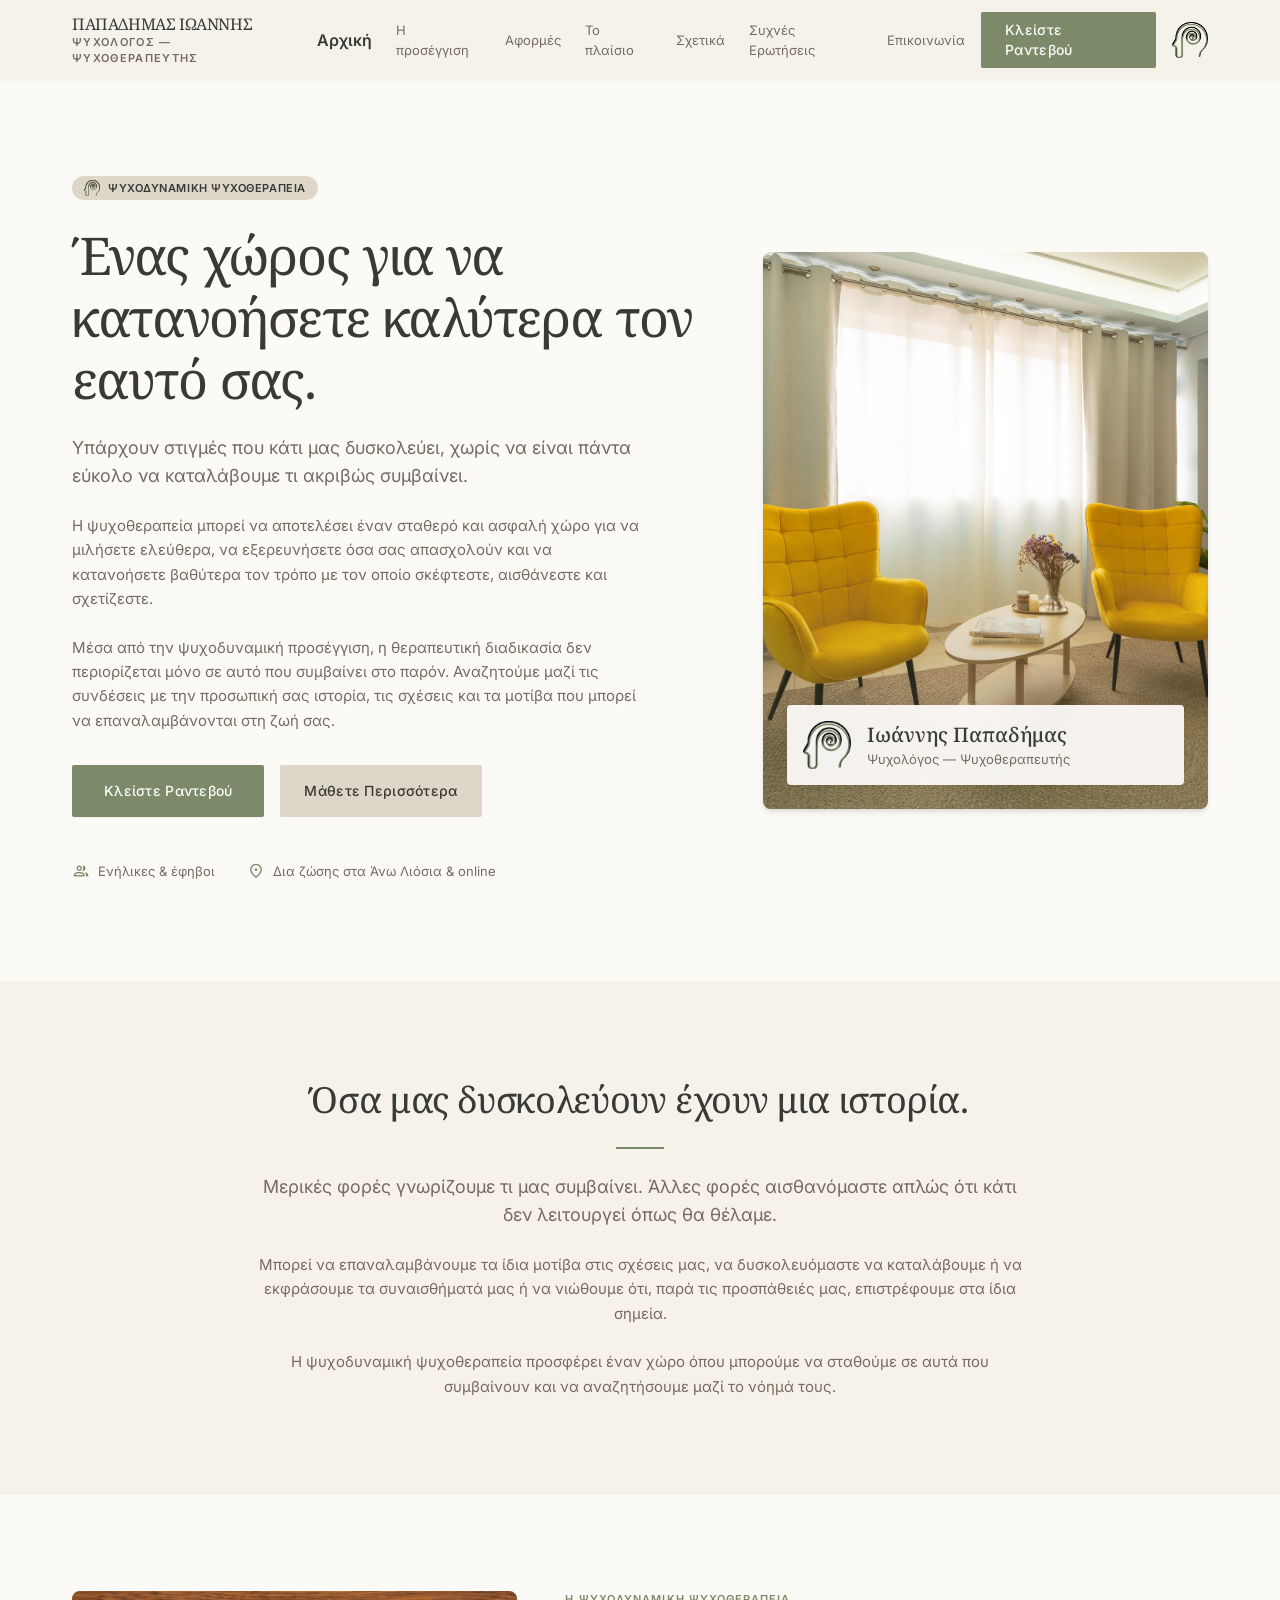
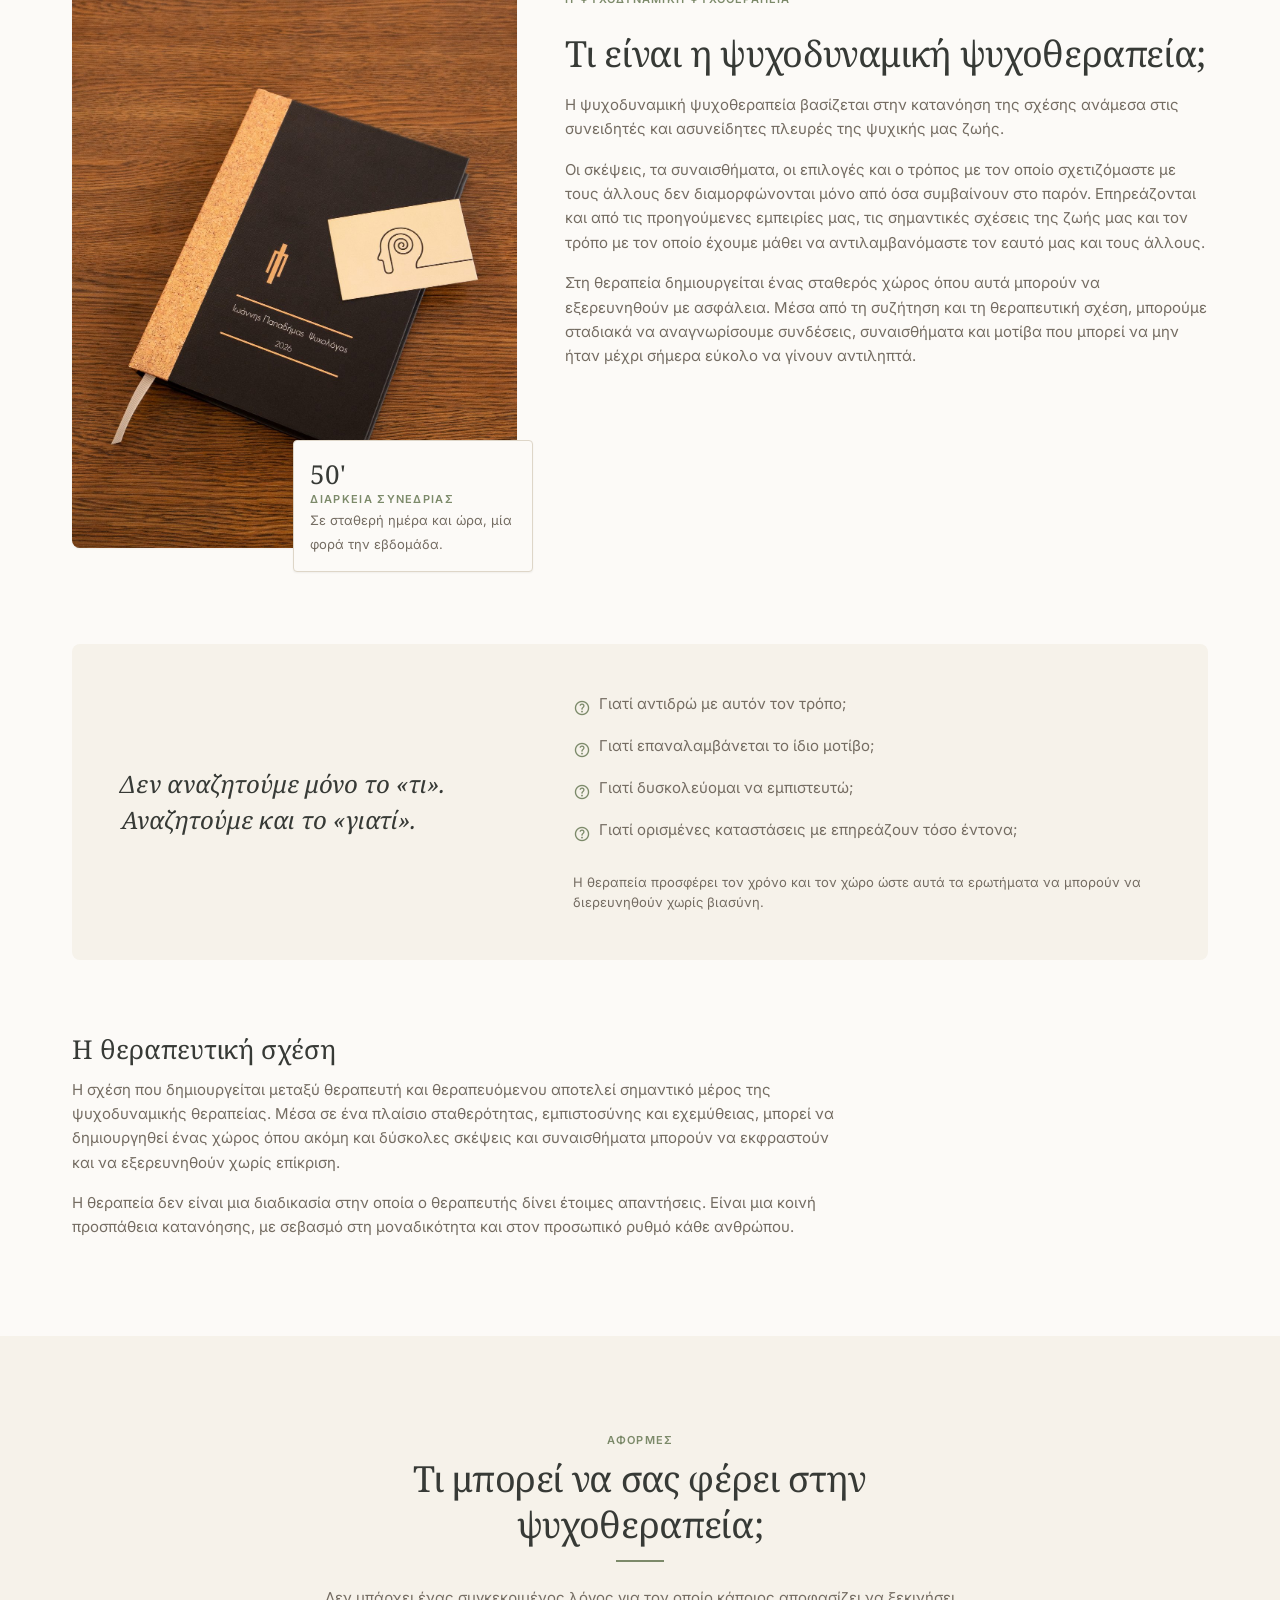
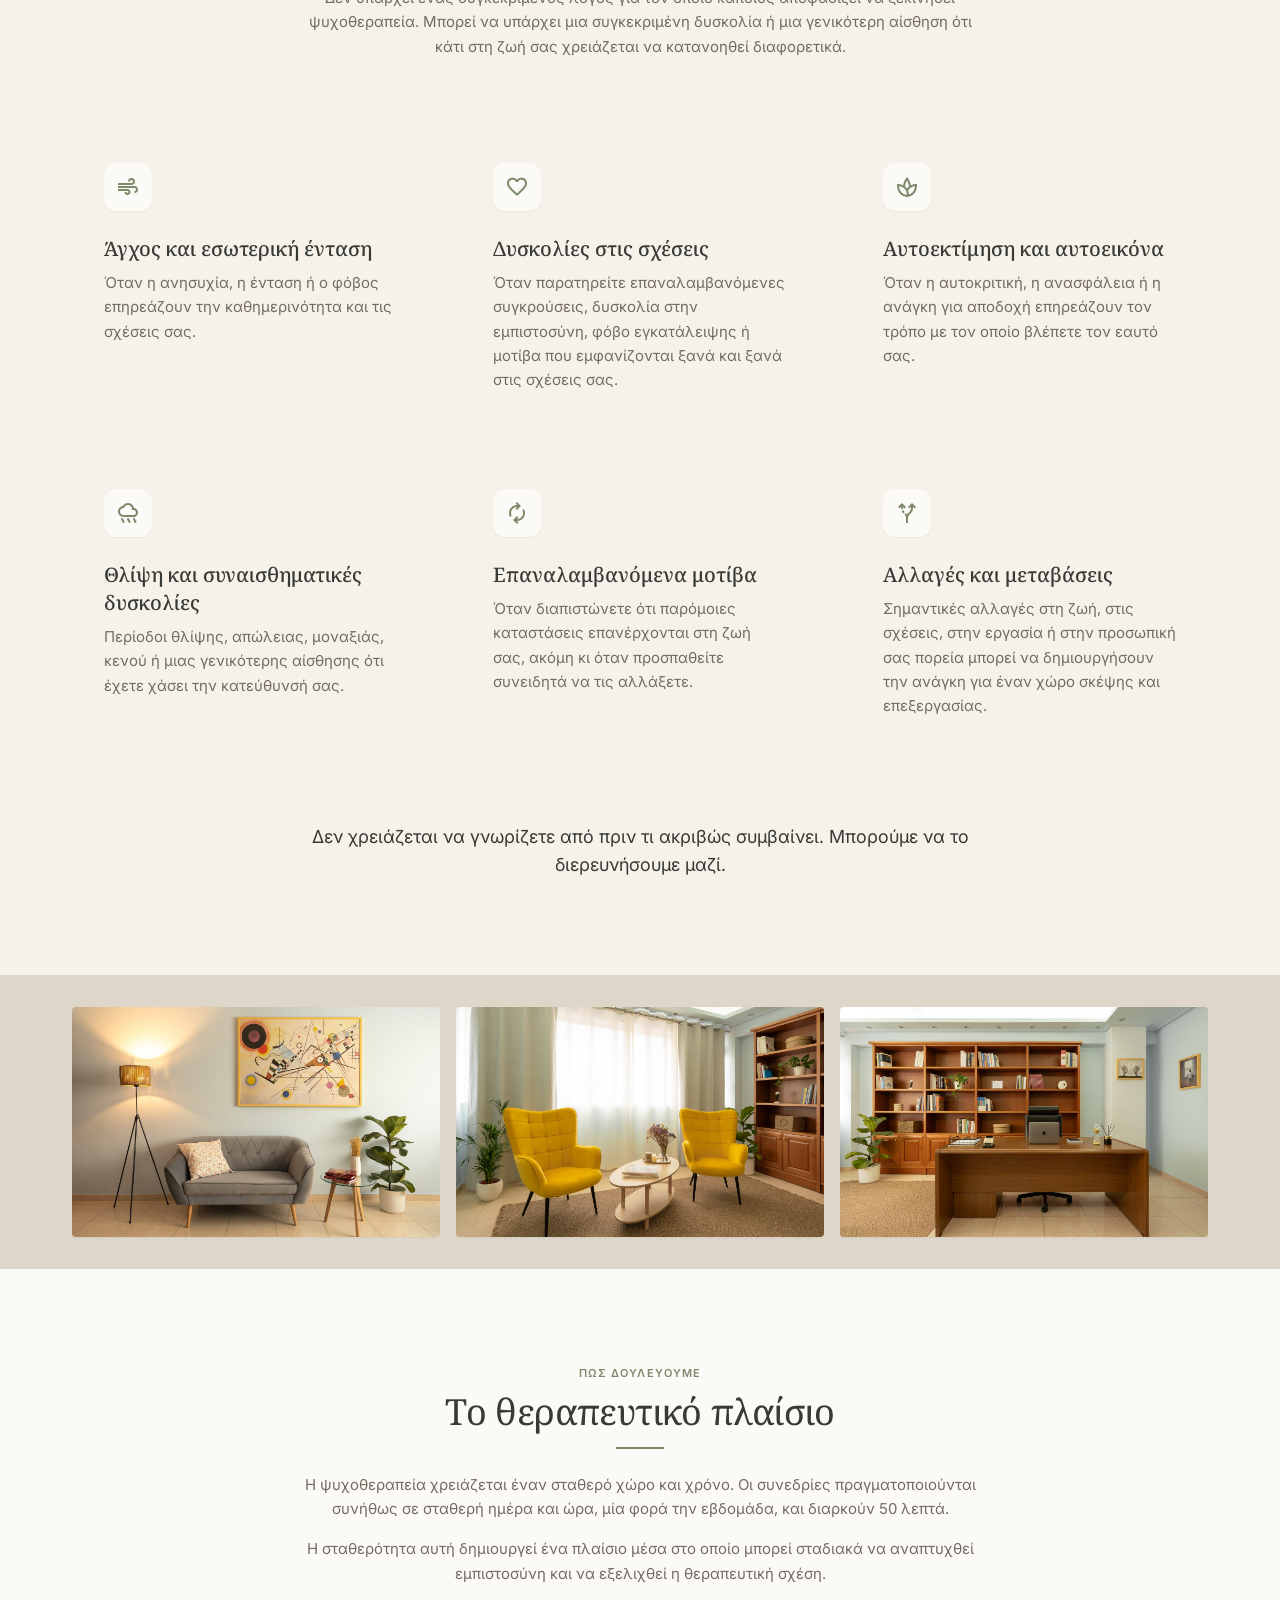
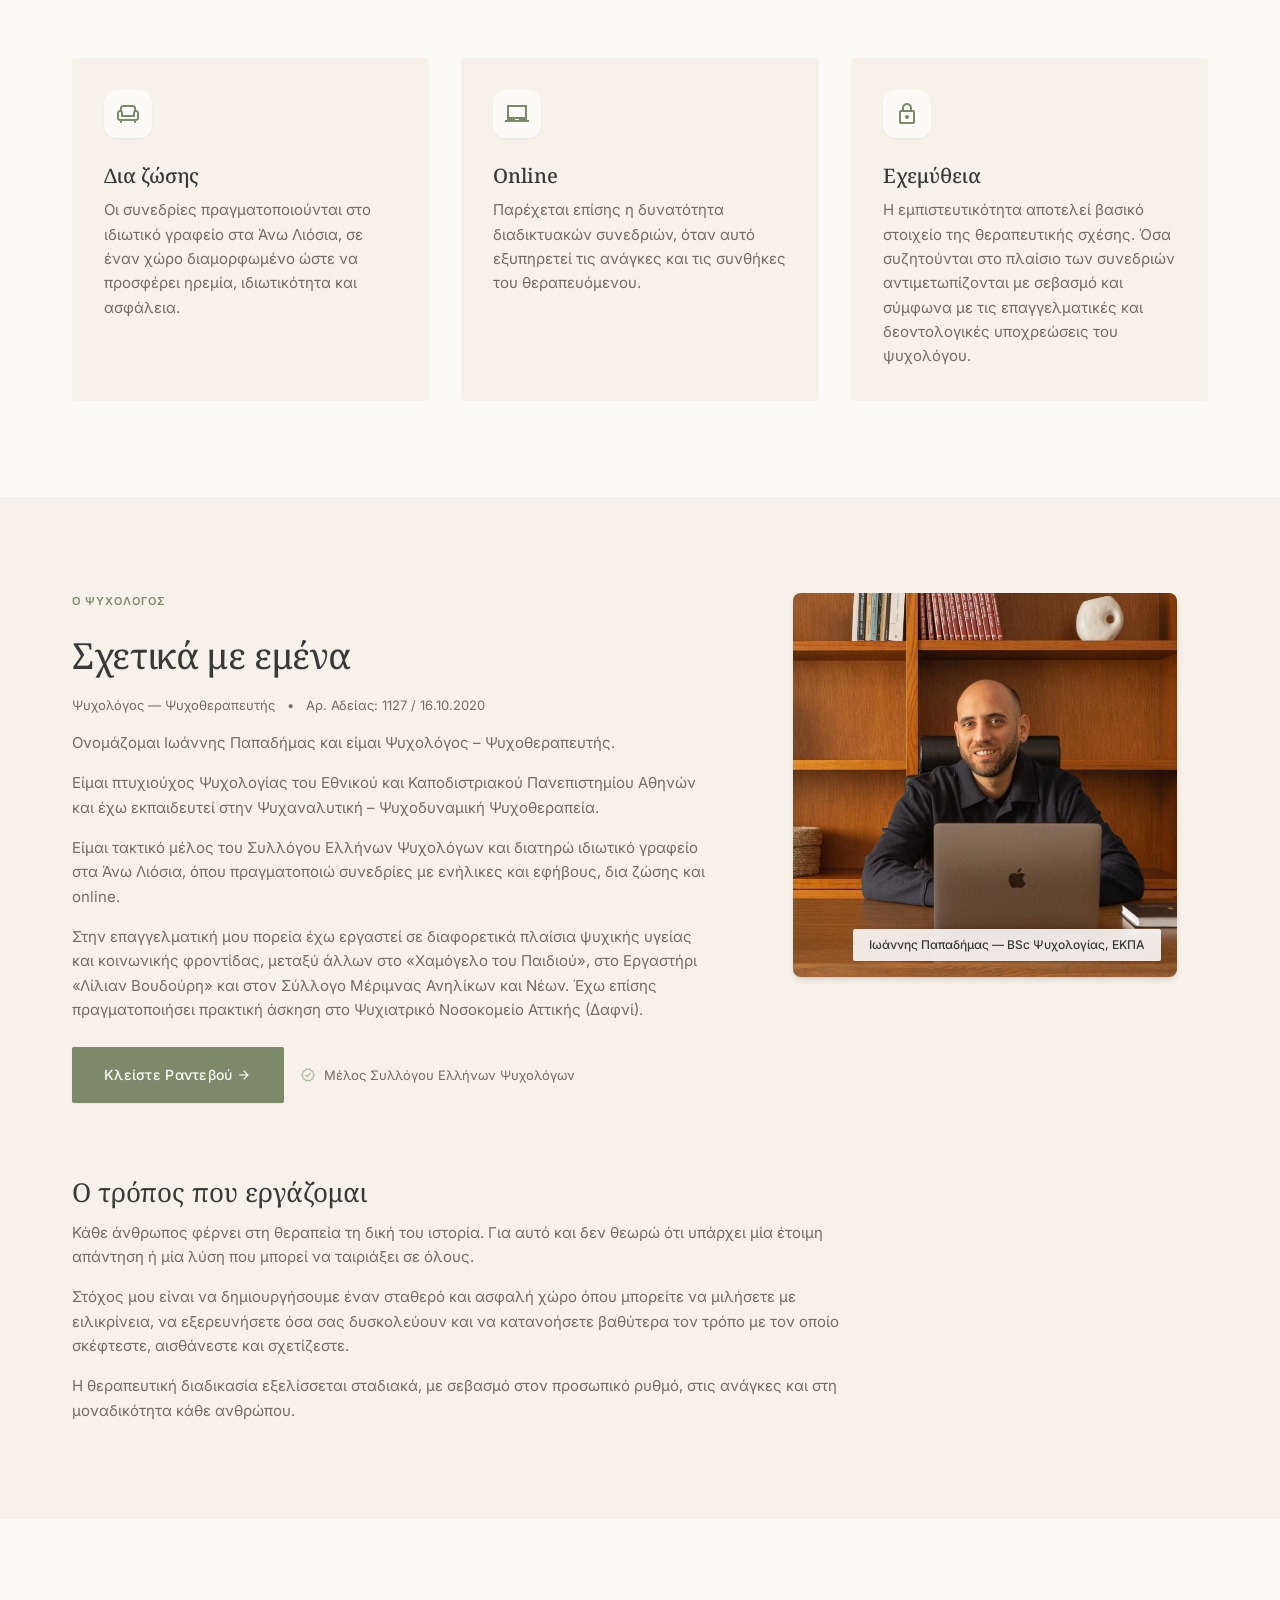
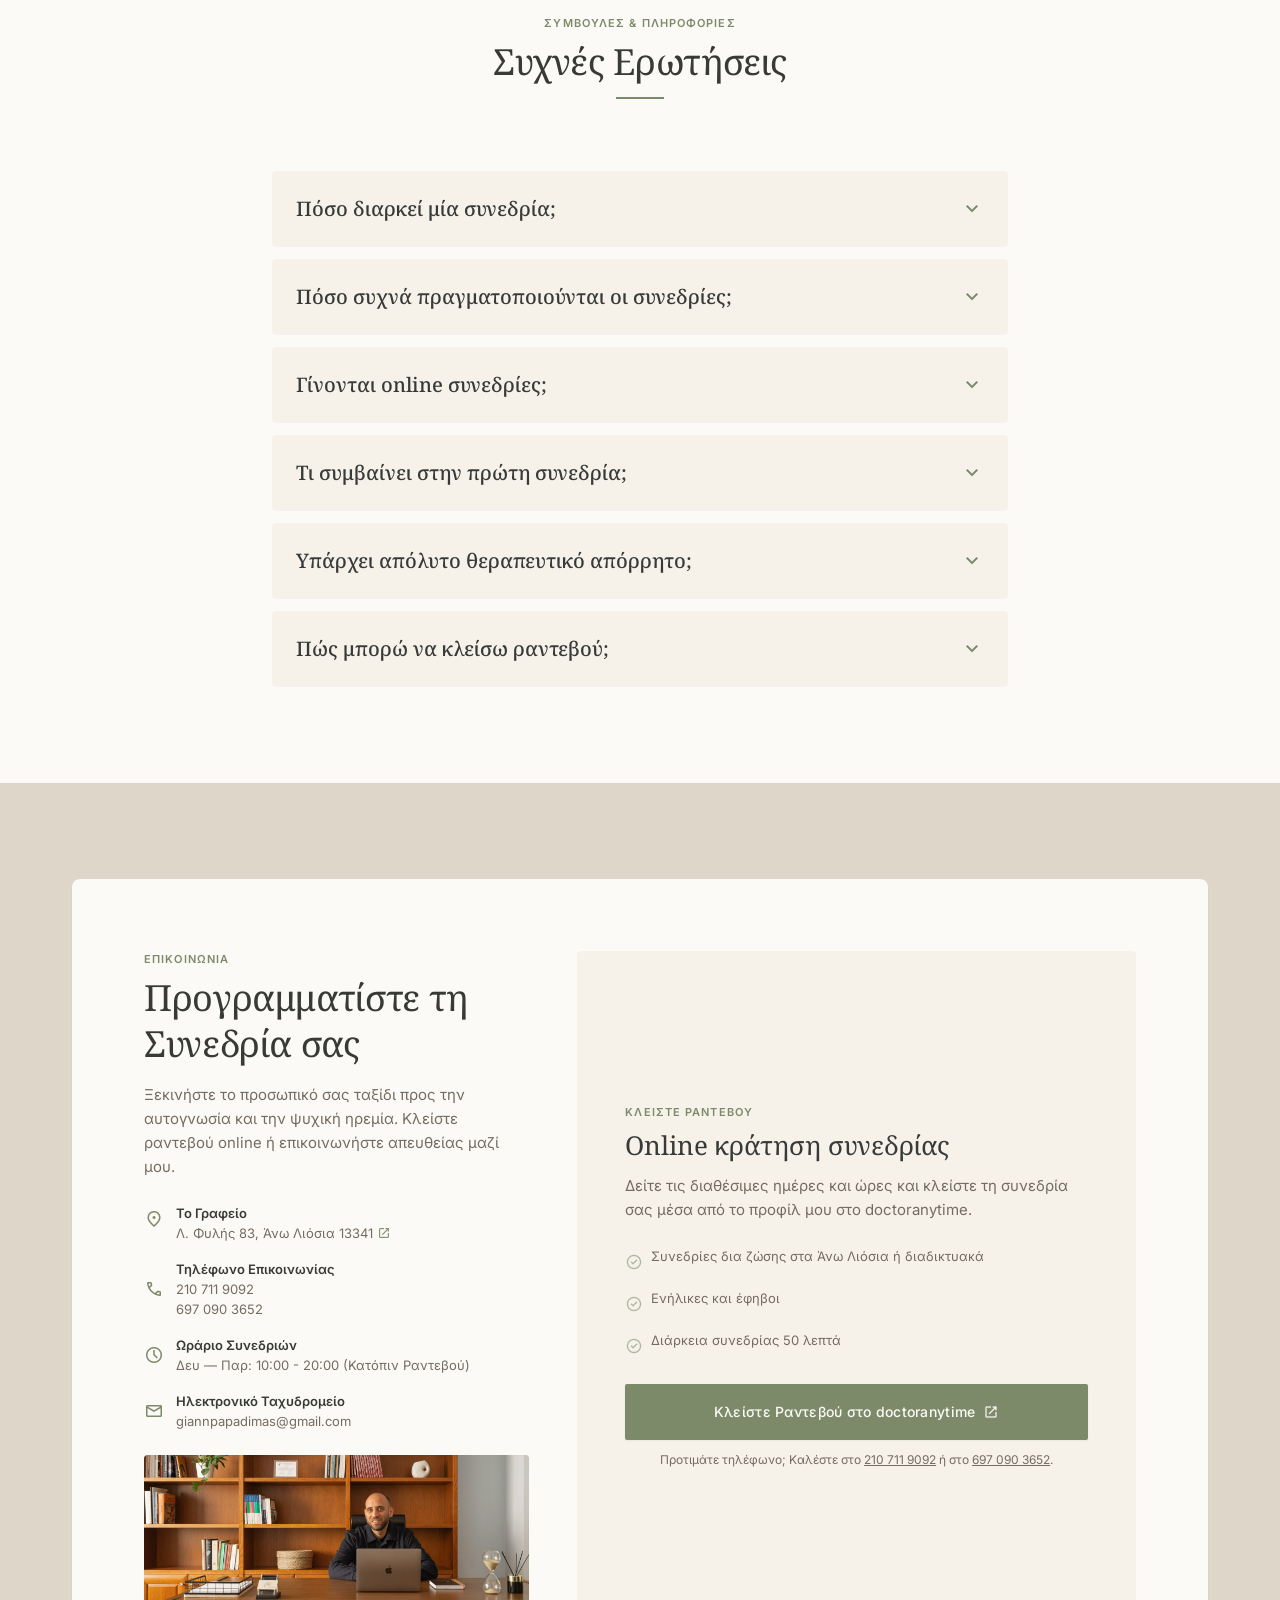
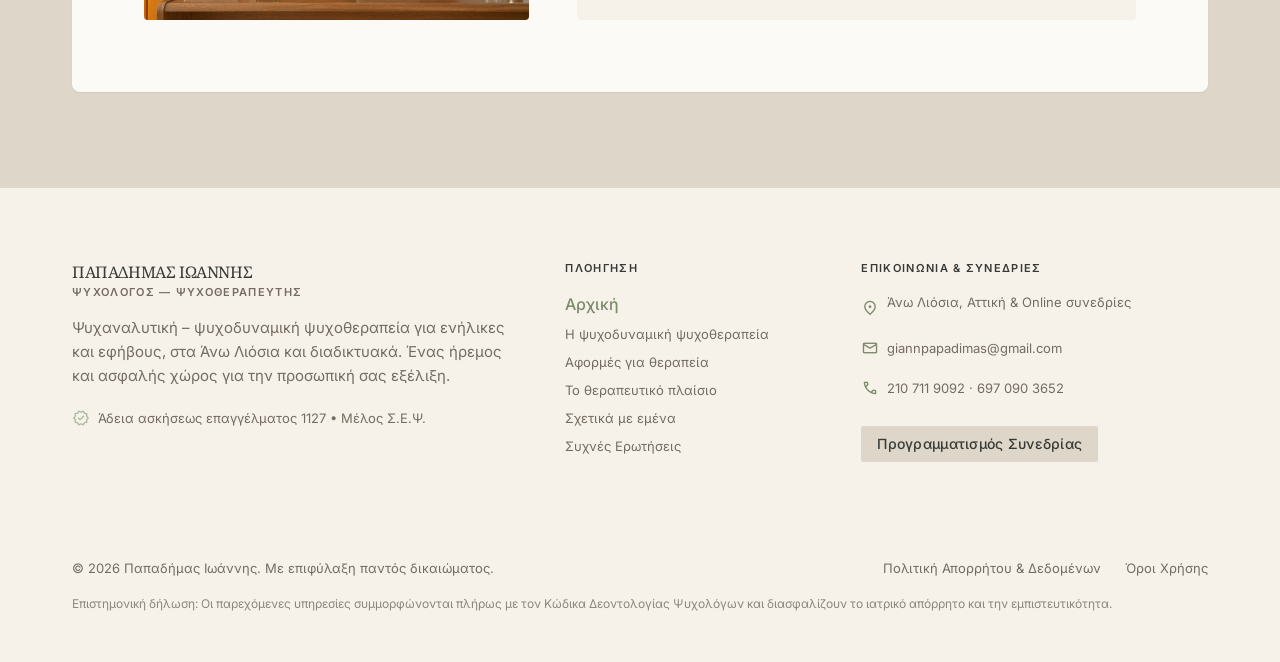
==== index.html @ 206dac0f "Νέα κείμενα: ψυχοδυναμική προσέγγιση σε όλες τις ενότητες Αντικαταστάθηκαν τα κείμενα του design με " ====
<!DOCTYPE html>
<html lang="el">
<head>
<meta name="robots" content="noindex, nofollow">
<meta charset="UTF-8">
<meta name="viewport" content="width=device-width, initial-scale=1.0">
<title>Παπαδήμας Ιωάννης — Ψυχολόγος &#8211; Ψυχολόγος — Ψυχοθεραπευτής | Άνω Λιόσια &amp; Online</title>
<meta name='robots' content='max-image-preview:large' />
<link rel="preconnect" href="https://fonts.googleapis.com">
<link rel="preconnect" href="https://fonts.gstatic.com" crossorigin>
<link rel="icon" href="assets/img/favicon.png">
<meta name="theme-color" content="#FAF8F5">
<link rel='dns-prefetch' href='//fonts.googleapis.com' />


<meta name="description" content="Παπαδήμας Ιωάννης, Ψυχολόγος — Ψυχοθεραπευτής. Ψυχαναλυτική – ψυχοδυναμική ψυχοθεραπεία για ενήλικες και εφήβους, δια ζώσης και online. Λ. Φυλής 83, Άνω Λιόσια.">
<meta property="og:title" content="Παπαδήμας Ιωάννης — Ψυχολόγος">
<meta property="og:description" content="Παπαδήμας Ιωάννης, Ψυχολόγος — Ψυχοθεραπευτής. Ψυχαναλυτική – ψυχοδυναμική ψυχοθεραπεία για ενήλικες και εφήβους, δια ζώσης και online. Λ. Φυλής 83, Άνω Λιόσια.">
<meta property="og:image" content="assets/img/hero.jpg">
<meta property="og:url" content="./">
<meta property="og:type" content="website">
<meta name="twitter:card" content="summary_large_image">
<style id='wp-img-auto-sizes-contain-inline-css'>
img:is([sizes=auto i],[sizes^="auto," i]){contain-intrinsic-size:3000px 1500px}
/*# sourceURL=wp-img-auto-sizes-contain-inline-css */
</style>





<link rel='stylesheet' id='papadimas-fonts-css' href='https://fonts.googleapis.com/css2?family=Inter:wght@400;500;600&#038;family=Noto+Serif:ital,wght@0,400;0,500;1,400&#038;display=swap' media='all' />
<link rel='stylesheet' id='papadimas-icons-css' href='https://fonts.googleapis.com/css2?family=Material+Symbols+Outlined:opsz,wght,FILL,GRAD@24,400,0,0&#038;display=swap' media='all' />
<link rel='stylesheet' id='papadimas-app-css' href='assets/css/app.css' media='all' />


</head>
<body class="home blog wp-embed-responsive wp-theme-papadimas bg-surface font-body-md text-body antialiased">
<a class="sr-only focus:not-sr-only focus:absolute focus:z-[100] focus:top-2 focus:left-2 focus:bg-primary focus:text-on-primary focus:px-4 focus:py-2 focus:rounded" href="#main-content">Μετάβαση στο περιεχόμενο</a>
<header class="fixed top-0 w-full z-50 bg-surface/90 backdrop-blur-md shadow-[0_1px_8px_rgba(0,0,0,0.03)]"><div class="h-20 max-w-[1200px] mx-auto px-gutter-mobile lg:px-gutter-desktop flex items-center justify-between gap-space-md"><a class="flex items-center gap-space-sm group text-left" data-path="home" href="#top"><div class="flex flex-col"><span class="font-headline-sm text-text-heading tracking-tight leading-tight group-hover:text-primary transition-colors">ΠΑΠΑΔΗΜΑΣ ΙΩΑΝΝΗΣ</span><span class="font-label-eyebrow text-label-eyebrow text-text-muted uppercase">Ψυχολόγος — Ψυχοθεραπευτής</span></div></a><nav class="hidden xl:flex items-center gap-space-lg" data-active-classes="text-text-heading font-semibold"><a aria-current="page" class="transition-colors text-text-heading font-semibold" href="#top">Αρχική</a><a class="font-body-sm text-body-sm text-on-surface-variant hover:text-on-surface transition-colors" href="#process">Η προσέγγιση</a><a class="font-body-sm text-body-sm text-on-surface-variant hover:text-on-surface transition-colors" href="#services-curated">Αφορμές</a><a class="font-body-sm text-body-sm text-on-surface-variant hover:text-on-surface transition-colors" href="#difference">Το πλαίσιο</a><a class="font-body-sm text-body-sm text-on-surface-variant hover:text-on-surface transition-colors" href="#about">Σχετικά</a><a class="font-body-sm text-body-sm text-on-surface-variant hover:text-on-surface transition-colors" href="#faq">Συχνές Ερωτήσεις</a><a class="font-body-sm text-body-sm text-on-surface-variant hover:text-on-surface transition-colors" href="#appointment-booking">Επικοινωνία</a></nav><div class="flex items-center gap-space-md"><a class="hidden sm:inline-flex items-center justify-center font-label-button text-label-button px-space-lg py-space-xs rounded bg-primary text-on-primary hover:bg-primary-container hover:text-on-primary transition-colors duration-200" data-path="booking" href="https://www.doctoranytime.gr/d/Psychologos/papadimas-ioannis-2" target="_blank" rel="noopener">Κλείστε Ραντεβού</a><img alt="Λογότυπο Παπαδήμας Ιωάννης" class="w-9 h-9 object-contain" src="assets/img/logo.png"/><button aria-label="Μενού" aria-expanded="false" aria-controls="mobile-menu" data-menu-toggle class="xl:hidden p-space-2xs text-on-surface hover:text-primary focus:outline-none"><span class="material-symbols-outlined text-2xl">menu</span></button></div></div>
<div class="hidden xl:hidden border-t border-border-subtle bg-surface/95 backdrop-blur-md" data-menu-panel id="mobile-menu">
<nav class="max-w-[1200px] mx-auto px-gutter-mobile py-space-md flex flex-col gap-space-sm">
<a class="font-body-md text-body-md text-on-surface-variant hover:text-on-surface transition-colors" href="#top">Αρχική</a>
<a class="font-body-md text-body-md text-on-surface-variant hover:text-on-surface transition-colors" href="#process">Η προσέγγιση</a>
<a class="font-body-md text-body-md text-on-surface-variant hover:text-on-surface transition-colors" href="#services-curated">Αφορμές</a>
<a class="font-body-md text-body-md text-on-surface-variant hover:text-on-surface transition-colors" href="#difference">Το πλαίσιο</a>
<a class="font-body-md text-body-md text-on-surface-variant hover:text-on-surface transition-colors" href="#about">Σχετικά</a>
<a class="font-body-md text-body-md text-on-surface-variant hover:text-on-surface transition-colors" href="#faq">Συχνές Ερωτήσεις</a>
<a class="font-body-md text-body-md text-on-surface-variant hover:text-on-surface transition-colors" href="#appointment-booking">Επικοινωνία</a>
<a class="mt-space-xs inline-flex items-center justify-center font-label-button text-label-button px-space-lg py-space-sm rounded bg-primary text-on-primary" href="https://www.doctoranytime.gr/d/Psychologos/papadimas-ioannis-2" target="_blank" rel="noopener">Κλείστε Ραντεβού</a>
</nav>
</div></header>
<main id="main-content" class="w-full pt-20 bg-surface min-h-screen"><div class="flex flex-col w-full">

<!-- 1. HERO -->
<section style="scroll-margin-top:5rem" id="top" class="relative w-full overflow-hidden bg-surface-container-lowest">
<div class="max-w-[1200px] mx-auto px-gutter-mobile lg:px-gutter-desktop py-space-3xl lg:py-space-4xl">
<div class="grid grid-cols-1 lg:grid-cols-12 gap-space-2xl items-center">
<div class="lg:col-span-7 flex flex-col items-start gap-space-lg">
<div class="inline-flex items-center gap-space-xs px-space-sm py-space-2xs bg-surface-container rounded-full text-secondary">
<img alt="Λογότυπο Παπαδήμας Ιωάννης" class="w-4 h-4 object-contain" src="assets/img/logo.png"/>
<span class="font-label-eyebrow text-label-eyebrow uppercase tracking-wider text-text-heading">Ψυχοδυναμική Ψυχοθεραπεία</span>
</div>
<h1 class="font-display-lg text-display-lg-mobile lg:text-display-lg text-text-heading leading-tight tracking-tight">
Ένας χώρος για να κατανοήσετε καλύτερα τον εαυτό σας.
</h1>
<p class="font-body-lg text-body-md lg:text-body-lg text-text-body max-w-xl">
Υπάρχουν στιγμές που κάτι μας δυσκολεύει, χωρίς να είναι πάντα εύκολο να καταλάβουμε τι ακριβώς συμβαίνει.
</p>
<p class="font-body-md text-body-md text-text-body leading-relaxed" style="max-width:36rem">
Η ψυχοθεραπεία μπορεί να αποτελέσει έναν σταθερό και ασφαλή χώρο για να μιλήσετε ελεύθερα, να εξερευνήσετε όσα σας απασχολούν και να κατανοήσετε βαθύτερα τον τρόπο με τον οποίο σκέφτεστε, αισθάνεστε και σχετίζεστε.
</p>
<p class="font-body-md text-body-md text-text-body leading-relaxed" style="max-width:36rem">
Μέσα από την ψυχοδυναμική προσέγγιση, η θεραπευτική διαδικασία δεν περιορίζεται μόνο σε αυτό που συμβαίνει στο παρόν. Αναζητούμε μαζί τις συνδέσεις με την προσωπική σας ιστορία, τις σχέσεις και τα μοτίβα που μπορεί να επαναλαμβάνονται στη ζωή σας.
</p>
<div class="flex flex-wrap items-center gap-space-md pt-space-xs w-full sm:w-auto">
<a class="w-full sm:w-auto inline-flex items-center justify-center font-label-button text-label-button px-space-xl py-space-md rounded bg-primary text-on-primary hover:bg-primary-container transition-colors shadow-sm" href="https://www.doctoranytime.gr/d/Psychologos/papadimas-ioannis-2" target="_blank" rel="noopener">
Κλείστε Ραντεβού
</a>
<a class="w-full sm:w-auto inline-flex items-center justify-center font-label-button text-label-button px-space-lg py-space-md rounded bg-surface-container hover:bg-surface-container-high text-text-heading transition-colors" href="#process">
Μάθετε Περισσότερα
</a>
</div>
<div class="pt-space-md flex flex-wrap items-center gap-space-xl text-text-muted font-body-sm text-body-sm">
<div class="flex items-center gap-space-xs">
<span aria-hidden="true" class="material-symbols-outlined text-secondary text-lg">group</span>
<span>Ενήλικες &amp; έφηβοι</span>
</div>
<div class="flex items-center gap-space-xs">
<span aria-hidden="true" class="material-symbols-outlined text-secondary text-lg">place</span>
<span>Δια ζώσης στα Άνω Λιόσια &amp; online</span>
</div>
</div>
</div>
<div class="lg:col-span-5 relative flex justify-center">
<div class="relative w-full max-w-md aspect-[4/5] rounded-xl overflow-hidden shadow-md bg-surface-container">
<img alt="Ο χώρος συνεδριών με τις δύο πολυθρόνες δίπλα στο παράθυρο" class="w-full h-full object-cover" src="assets/img/hero.jpg"/>
<div class="absolute inset-0 bg-gradient-to-t from-primary/40 via-transparent to-transparent"></div>
<div class="absolute bottom-6 left-6 right-6 p-space-md bg-surface-bright/95 backdrop-blur-md rounded-lg shadow-sm flex items-center gap-space-md">
<img alt="Λογότυπο Παπαδήμας Ιωάννης" class="w-12 h-12 object-contain" src="assets/img/logo.png"/>
<div class="flex flex-col">
<span class="font-headline-sm text-sm lg:text-headline-sm text-text-heading font-medium">Ιωάννης Παπαδήμας</span>
<span class="font-body-sm text-body-sm text-text-muted">Ψυχολόγος — Ψυχοθεραπευτής</span>
</div>
</div>
</div>
</div>
</div>
</div>
</section>
<!-- 2. ΚΕΝΤΡΙΚΟ ΜΗΝΥΜΑ -->
<section style="scroll-margin-top:5rem" id="story" class="w-full bg-surface py-space-3xl lg:py-space-4xl">
<div class="max-w-[1200px] mx-auto px-gutter-mobile lg:px-gutter-desktop">
<div class="max-w-3xl mx-auto text-center flex flex-col gap-space-lg">
<h2 class="font-headline-lg text-headline-lg-mobile lg:text-headline-lg text-text-heading">Όσα μας δυσκολεύουν έχουν μια ιστορία.</h2>
<div class="w-12 h-0.5 bg-secondary mx-auto"></div>
<p class="font-body-lg text-body-md lg:text-body-lg text-text-body leading-relaxed">
Μερικές φορές γνωρίζουμε τι μας συμβαίνει. Άλλες φορές αισθανόμαστε απλώς ότι κάτι δεν λειτουργεί όπως θα θέλαμε.
</p>
<p class="font-body-md text-body-md text-text-body leading-relaxed">
Μπορεί να επαναλαμβάνουμε τα ίδια μοτίβα στις σχέσεις μας, να δυσκολευόμαστε να καταλάβουμε ή να εκφράσουμε τα συναισθήματά μας ή να νιώθουμε ότι, παρά τις προσπάθειές μας, επιστρέφουμε στα ίδια σημεία.
</p>
<p class="font-body-md text-body-md text-text-body leading-relaxed">
Η ψυχοδυναμική ψυχοθεραπεία προσφέρει έναν χώρο όπου μπορούμε να σταθούμε σε αυτά που συμβαίνουν και να αναζητήσουμε μαζί το νόημά τους.
</p>
</div>
</div>
</section>
<!-- 3. ΤΙ ΕΙΝΑΙ Η ΨΥΧΟΔΥΝΑΜΙΚΗ ΨΥΧΟΘΕΡΑΠΕΙΑ -->
<section style="scroll-margin-top:5rem" id="process" class="w-full bg-surface-container-lowest py-space-3xl lg:py-space-4xl">
<div class="max-w-[1200px] mx-auto px-gutter-mobile lg:px-gutter-desktop">
<div class="grid grid-cols-1 lg:grid-cols-12 gap-space-2xl items-start">
<div class="lg:col-span-5 relative">
<div class="w-full aspect-[4/5] rounded-xl overflow-hidden shadow-sm bg-surface-container">
<img loading="lazy" decoding="async" alt="Σημειωματάριο και βιβλία στον χώρο του γραφείου" class="w-full h-full object-cover" src="assets/img/office-notebook.jpg"/>
</div>
<div class="hidden lg:block absolute -bottom-6 -right-4 max-w-[15rem] p-space-md bg-surface-bright rounded-lg shadow-sm border border-border-subtle">
<span class="font-headline-md text-headline-md text-text-heading block">50'</span>
<span class="font-label-eyebrow text-label-eyebrow uppercase text-secondary block">Διαρκεια συνεδριας</span>
<span class="font-body-sm text-body-sm text-text-muted">Σε σταθερή ημέρα και ώρα, μία φορά την εβδομάδα.</span>
</div>
</div>
<div class="lg:col-span-7 flex flex-col gap-space-md">
<span class="font-label-eyebrow text-label-eyebrow uppercase text-secondary tracking-widest block mb-space-xs">Η ΨΥΧΟΔΥΝΑΜΙΚΗ ΨΥΧΟΘΕΡΑΠΕΙΑ</span>
<h2 class="font-headline-lg text-headline-lg-mobile lg:text-headline-lg text-text-heading">Τι είναι η ψυχοδυναμική ψυχοθεραπεία;</h2>
<p class="font-body-md text-body-md text-text-body leading-relaxed">
Η ψυχοδυναμική ψυχοθεραπεία βασίζεται στην κατανόηση της σχέσης ανάμεσα στις συνειδητές και ασυνείδητες πλευρές της ψυχικής μας ζωής.
</p>
<p class="font-body-md text-body-md text-text-body leading-relaxed">
Οι σκέψεις, τα συναισθήματα, οι επιλογές και ο τρόπος με τον οποίο σχετιζόμαστε με τους άλλους δεν διαμορφώνονται μόνο από όσα συμβαίνουν στο παρόν. Επηρεάζονται και από τις προηγούμενες εμπειρίες μας, τις σημαντικές σχέσεις της ζωής μας και τον τρόπο με τον οποίο έχουμε μάθει να αντιλαμβανόμαστε τον εαυτό μας και τους άλλους.
</p>
<p class="font-body-md text-body-md text-text-body leading-relaxed">
Στη θεραπεία δημιουργείται ένας σταθερός χώρος όπου αυτά μπορούν να εξερευνηθούν με ασφάλεια. Μέσα από τη συζήτηση και τη θεραπευτική σχέση, μπορούμε σταδιακά να αναγνωρίσουμε συνδέσεις, συναισθήματα και μοτίβα που μπορεί να μην ήταν μέχρι σήμερα εύκολο να γίνουν αντιληπτά.
</p>
</div>
</div>

<!-- Το «γιατί» -->
<div class="mt-space-3xl lg:mt-space-4xl grid grid-cols-1 lg:grid-cols-12 gap-space-2xl items-center bg-surface-container-low rounded-xl p-space-xl lg:p-space-2xl">
<div class="lg:col-span-5">
<p class="font-quote-lg text-quote-lg text-text-heading italic">
Δεν αναζητούμε μόνο το «τι».<br/>Αναζητούμε και το «γιατί».
</p>
</div>
<div class="lg:col-span-7">
<ul class="flex flex-col gap-space-sm font-body-md text-body-md text-text-body">
<li class="flex items-start gap-space-xs"><span aria-hidden="true" class="material-symbols-outlined text-lg text-secondary mt-0.5">help</span><span>Γιατί αντιδρώ με αυτόν τον τρόπο;</span></li>
<li class="flex items-start gap-space-xs"><span aria-hidden="true" class="material-symbols-outlined text-lg text-secondary mt-0.5">help</span><span>Γιατί επαναλαμβάνεται το ίδιο μοτίβο;</span></li>
<li class="flex items-start gap-space-xs"><span aria-hidden="true" class="material-symbols-outlined text-lg text-secondary mt-0.5">help</span><span>Γιατί δυσκολεύομαι να εμπιστευτώ;</span></li>
<li class="flex items-start gap-space-xs"><span aria-hidden="true" class="material-symbols-outlined text-lg text-secondary mt-0.5">help</span><span>Γιατί ορισμένες καταστάσεις με επηρεάζουν τόσο έντονα;</span></li>
</ul>
<p class="mt-space-lg font-body-sm text-body-sm text-text-muted">
Η θεραπεία προσφέρει τον χρόνο και τον χώρο ώστε αυτά τα ερωτήματα να μπορούν να διερευνηθούν χωρίς βιασύνη.
</p>
</div>
</div>

<!-- Η θεραπευτική σχέση -->
<div class="mt-space-3xl max-w-3xl">
<h3 class="font-headline-md text-headline-md text-text-heading mb-space-sm">Η θεραπευτική σχέση</h3>
<p class="font-body-md text-body-md text-text-body leading-relaxed">
Η σχέση που δημιουργείται μεταξύ θεραπευτή και θεραπευόμενου αποτελεί σημαντικό μέρος της ψυχοδυναμικής θεραπείας. Μέσα σε ένα πλαίσιο σταθερότητας, εμπιστοσύνης και εχεμύθειας, μπορεί να δημιουργηθεί ένας χώρος όπου ακόμη και δύσκολες σκέψεις και συναισθήματα μπορούν να εκφραστούν και να εξερευνηθούν χωρίς επίκριση.
</p>
<p class="font-body-md text-body-md text-text-body leading-relaxed mt-space-md">
Η θεραπεία δεν είναι μια διαδικασία στην οποία ο θεραπευτής δίνει έτοιμες απαντήσεις. Είναι μια κοινή προσπάθεια κατανόησης, με σεβασμό στη μοναδικότητα και στον προσωπικό ρυθμό κάθε ανθρώπου.
</p>
</div>
</div>
</section>
<!-- 4. ΤΙ ΜΠΟΡΕΙ ΝΑ ΣΑΣ ΦΕΡΕΙ ΣΤΗΝ ΨΥΧΟΘΕΡΑΠΕΙΑ -->
<section style="scroll-margin-top:5rem" id="services-curated" class="w-full bg-surface py-space-3xl lg:py-space-4xl">
<div class="max-w-[1200px] mx-auto px-gutter-mobile lg:px-gutter-desktop">
<div class="text-center max-w-2xl mx-auto mb-space-3xl">
<span class="font-label-eyebrow text-label-eyebrow uppercase text-secondary tracking-widest block mb-space-xs">ΑΦΟΡΜΕΣ</span>
<h2 class="font-headline-lg text-headline-lg-mobile lg:text-headline-lg text-text-heading">Τι μπορεί να σας φέρει στην ψυχοθεραπεία;</h2>
<div class="w-12 h-0.5 bg-secondary mx-auto mt-space-sm mb-space-lg"></div>
<p class="font-body-md text-body-md text-text-body leading-relaxed">
Δεν υπάρχει ένας συγκεκριμένος λόγος για τον οποίο κάποιος αποφασίζει να ξεκινήσει ψυχοθεραπεία. Μπορεί να υπάρχει μια συγκεκριμένη δυσκολία ή μια γενικότερη αίσθηση ότι κάτι στη ζωή σας χρειάζεται να κατανοηθεί διαφορετικά.
</p>
</div>
<div class="grid grid-cols-1 md:grid-cols-2 lg:grid-cols-3 gap-space-xl">
<div class="p-space-xl rounded-lg bg-surface-container-low hover:bg-surface-container transition-all duration-200 group">
<div class="w-12 h-12 rounded-full bg-surface-bright flex items-center justify-center mb-space-lg text-secondary shadow-sm">
<span aria-hidden="true" class="material-symbols-outlined text-2xl">air</span>
</div>
<h3 class="font-headline-sm text-headline-sm text-text-heading mb-space-xs group-hover:text-primary transition-colors">Άγχος και εσωτερική ένταση</h3>
<p class="font-body-md text-body-md text-text-body leading-relaxed">Όταν η ανησυχία, η ένταση ή ο φόβος επηρεάζουν την καθημερινότητα και τις σχέσεις σας.</p>
</div>
<div class="p-space-xl rounded-lg bg-surface-container-low hover:bg-surface-container transition-all duration-200 group">
<div class="w-12 h-12 rounded-full bg-surface-bright flex items-center justify-center mb-space-lg text-secondary shadow-sm">
<span aria-hidden="true" class="material-symbols-outlined text-2xl">favorite</span>
</div>
<h3 class="font-headline-sm text-headline-sm text-text-heading mb-space-xs group-hover:text-primary transition-colors">Δυσκολίες στις σχέσεις</h3>
<p class="font-body-md text-body-md text-text-body leading-relaxed">Όταν παρατηρείτε επαναλαμβανόμενες συγκρούσεις, δυσκολία στην εμπιστοσύνη, φόβο εγκατάλειψης ή μοτίβα που εμφανίζονται ξανά και ξανά στις σχέσεις σας.</p>
</div>
<div class="p-space-xl rounded-lg bg-surface-container-low hover:bg-surface-container transition-all duration-200 group">
<div class="w-12 h-12 rounded-full bg-surface-bright flex items-center justify-center mb-space-lg text-secondary shadow-sm">
<span aria-hidden="true" class="material-symbols-outlined text-2xl">spa</span>
</div>
<h3 class="font-headline-sm text-headline-sm text-text-heading mb-space-xs group-hover:text-primary transition-colors">Αυτοεκτίμηση και αυτοεικόνα</h3>
<p class="font-body-md text-body-md text-text-body leading-relaxed">Όταν η αυτοκριτική, η ανασφάλεια ή η ανάγκη για αποδοχή επηρεάζουν τον τρόπο με τον οποίο βλέπετε τον εαυτό σας.</p>
</div>
<div class="p-space-xl rounded-lg bg-surface-container-low hover:bg-surface-container transition-all duration-200 group">
<div class="w-12 h-12 rounded-full bg-surface-bright flex items-center justify-center mb-space-lg text-secondary shadow-sm">
<span aria-hidden="true" class="material-symbols-outlined text-2xl">rainy</span>
</div>
<h3 class="font-headline-sm text-headline-sm text-text-heading mb-space-xs group-hover:text-primary transition-colors">Θλίψη και συναισθηματικές δυσκολίες</h3>
<p class="font-body-md text-body-md text-text-body leading-relaxed">Περίοδοι θλίψης, απώλειας, μοναξιάς, κενού ή μιας γενικότερης αίσθησης ότι έχετε χάσει την κατεύθυνσή σας.</p>
</div>
<div class="p-space-xl rounded-lg bg-surface-container-low hover:bg-surface-container transition-all duration-200 group">
<div class="w-12 h-12 rounded-full bg-surface-bright flex items-center justify-center mb-space-lg text-secondary shadow-sm">
<span aria-hidden="true" class="material-symbols-outlined text-2xl">autorenew</span>
</div>
<h3 class="font-headline-sm text-headline-sm text-text-heading mb-space-xs group-hover:text-primary transition-colors">Επαναλαμβανόμενα μοτίβα</h3>
<p class="font-body-md text-body-md text-text-body leading-relaxed">Όταν διαπιστώνετε ότι παρόμοιες καταστάσεις επανέρχονται στη ζωή σας, ακόμη κι όταν προσπαθείτε συνειδητά να τις αλλάξετε.</p>
</div>
<div class="p-space-xl rounded-lg bg-surface-container-low hover:bg-surface-container transition-all duration-200 group">
<div class="w-12 h-12 rounded-full bg-surface-bright flex items-center justify-center mb-space-lg text-secondary shadow-sm">
<span aria-hidden="true" class="material-symbols-outlined text-2xl">alt_route</span>
</div>
<h3 class="font-headline-sm text-headline-sm text-text-heading mb-space-xs group-hover:text-primary transition-colors">Αλλαγές και μεταβάσεις</h3>
<p class="font-body-md text-body-md text-text-body leading-relaxed">Σημαντικές αλλαγές στη ζωή, στις σχέσεις, στην εργασία ή στην προσωπική σας πορεία μπορεί να δημιουργήσουν την ανάγκη για έναν χώρο σκέψης και επεξεργασίας.</p>
</div>
</div>
<p class="mt-space-3xl text-center font-body-lg text-body-md lg:text-body-lg text-text-heading max-w-2xl mx-auto">
Δεν χρειάζεται να γνωρίζετε από πριν τι ακριβώς συμβαίνει. Μπορούμε να το διερευνήσουμε μαζί.
</p>
</div>
</section>
<section style="scroll-margin-top:5rem" id="space" class="w-full bg-surface-container-high py-space-xl">
<div class="max-w-[1200px] mx-auto px-gutter-mobile lg:px-gutter-desktop">
<div class="grid grid-cols-1 md:grid-cols-3 gap-space-md">
<div class="aspect-[16/10] rounded-lg overflow-hidden shadow-sm bg-surface-container">
<img loading="lazy" decoding="async" alt="Καθιστικό αναμονής με καναπέ και έργο τέχνης" class="w-full h-full object-cover hover:scale-105 transition-transform duration-500" src="assets/img/office-lounge.jpg"/>
</div>
<div class="aspect-[16/10] rounded-lg overflow-hidden shadow-sm bg-surface-container">
<img loading="lazy" decoding="async" alt="Ο χώρος συνεδριών με τις δύο πολυθρόνες δίπλα στο παράθυρο" class="w-full h-full object-cover hover:scale-105 transition-transform duration-500" src="assets/img/office-chairs.jpg"/>
</div>
<div class="aspect-[16/10] rounded-lg overflow-hidden shadow-sm bg-surface-container">
<img loading="lazy" decoding="async" alt="Το γραφείο του ψυχολόγου με τη βιβλιοθήκη" class="w-full h-full object-cover hover:scale-105 transition-transform duration-500" src="assets/img/office-desk.jpg"/>
</div>
</div>
</div>
</section>
<!-- 5. ΤΟ ΘΕΡΑΠΕΥΤΙΚΟ ΠΛΑΙΣΙΟ -->
<section style="scroll-margin-top:5rem" id="difference" class="w-full bg-surface-container-lowest py-space-3xl lg:py-space-4xl">
<div class="max-w-[1200px] mx-auto px-gutter-mobile lg:px-gutter-desktop">
<div class="text-center max-w-2xl mx-auto mb-space-3xl">
<span class="font-label-eyebrow text-label-eyebrow uppercase text-secondary tracking-widest block mb-space-xs">ΠΩΣ ΔΟΥΛΕΥΟΥΜΕ</span>
<h2 class="font-headline-lg text-headline-lg-mobile lg:text-headline-lg text-text-heading">Το θεραπευτικό πλαίσιο</h2>
<div class="w-12 h-0.5 bg-secondary mx-auto mt-space-sm mb-space-lg"></div>
<p class="font-body-md text-body-md text-text-body leading-relaxed">
Η ψυχοθεραπεία χρειάζεται έναν σταθερό χώρο και χρόνο. Οι συνεδρίες πραγματοποιούνται συνήθως σε σταθερή ημέρα και ώρα, μία φορά την εβδομάδα, και διαρκούν 50 λεπτά.
</p>
<p class="font-body-md text-body-md text-text-body leading-relaxed mt-space-md">
Η σταθερότητα αυτή δημιουργεί ένα πλαίσιο μέσα στο οποίο μπορεί σταδιακά να αναπτυχθεί εμπιστοσύνη και να εξελιχθεί η θεραπευτική σχέση.
</p>
</div>
<div class="grid grid-cols-1 md:grid-cols-3 gap-space-xl">
<div class="p-space-xl rounded-lg bg-surface-container-low hover:bg-surface-container transition-all duration-200 group">
<div class="w-12 h-12 rounded-full bg-surface-bright flex items-center justify-center mb-space-lg text-secondary shadow-sm">
<span aria-hidden="true" class="material-symbols-outlined text-2xl">chair</span>
</div>
<h3 class="font-headline-sm text-headline-sm text-text-heading mb-space-xs group-hover:text-primary transition-colors">Δια ζώσης</h3>
<p class="font-body-md text-body-md text-text-body leading-relaxed">Οι συνεδρίες πραγματοποιούνται στο ιδιωτικό γραφείο στα Άνω Λιόσια, σε έναν χώρο διαμορφωμένο ώστε να προσφέρει ηρεμία, ιδιωτικότητα και ασφάλεια.</p>
</div>
<div class="p-space-xl rounded-lg bg-surface-container-low hover:bg-surface-container transition-all duration-200 group">
<div class="w-12 h-12 rounded-full bg-surface-bright flex items-center justify-center mb-space-lg text-secondary shadow-sm">
<span aria-hidden="true" class="material-symbols-outlined text-2xl">laptop_chromebook</span>
</div>
<h3 class="font-headline-sm text-headline-sm text-text-heading mb-space-xs group-hover:text-primary transition-colors">Online</h3>
<p class="font-body-md text-body-md text-text-body leading-relaxed">Παρέχεται επίσης η δυνατότητα διαδικτυακών συνεδριών, όταν αυτό εξυπηρετεί τις ανάγκες και τις συνθήκες του θεραπευόμενου.</p>
</div>
<div class="p-space-xl rounded-lg bg-surface-container-low hover:bg-surface-container transition-all duration-200 group">
<div class="w-12 h-12 rounded-full bg-surface-bright flex items-center justify-center mb-space-lg text-secondary shadow-sm">
<span aria-hidden="true" class="material-symbols-outlined text-2xl">lock</span>
</div>
<h3 class="font-headline-sm text-headline-sm text-text-heading mb-space-xs group-hover:text-primary transition-colors">Εχεμύθεια</h3>
<p class="font-body-md text-body-md text-text-body leading-relaxed">Η εμπιστευτικότητα αποτελεί βασικό στοιχείο της θεραπευτικής σχέσης. Όσα συζητούνται στο πλαίσιο των συνεδριών αντιμετωπίζονται με σεβασμό και σύμφωνα με τις επαγγελματικές και δεοντολογικές υποχρεώσεις του ψυχολόγου.</p>
</div>
</div>
</div>
</section>
<!-- 6. ΣΧΕΤΙΚΑ ΜΕ ΕΜΕΝΑ -->
<section style="scroll-margin-top:5rem" id="about" class="w-full bg-surface py-space-3xl lg:py-space-4xl">
<div class="max-w-[1200px] mx-auto px-gutter-mobile lg:px-gutter-desktop">
<div class="grid grid-cols-1 lg:grid-cols-12 gap-space-2xl items-start">
<div class="lg:col-span-7 flex flex-col gap-space-md">
<span class="font-label-eyebrow text-label-eyebrow uppercase text-secondary tracking-widest block mb-space-xs">Ο ΨΥΧΟΛΟΓΟΣ</span>
<h2 class="font-headline-lg text-headline-lg-mobile lg:text-headline-lg text-text-heading">Σχετικά με εμένα</h2>
<div class="flex flex-wrap items-center gap-space-sm font-body-sm text-body-sm text-text-muted">
<span>Ψυχολόγος — Ψυχοθεραπευτής</span>
<span aria-hidden="true">•</span>
<span>Αρ. Αδείας: 1127 / 16.10.2020</span>
</div>
<p class="font-body-md text-body-md text-text-body leading-relaxed">
Ονομάζομαι Ιωάννης Παπαδήμας και είμαι Ψυχολόγος – Ψυχοθεραπευτής.
</p>
<p class="font-body-md text-body-md text-text-body leading-relaxed">
Είμαι πτυχιούχος Ψυχολογίας του Εθνικού και Καποδιστριακού Πανεπιστημίου Αθηνών και έχω εκπαιδευτεί στην Ψυχαναλυτική – Ψυχοδυναμική Ψυχοθεραπεία.
</p>
<p class="font-body-md text-body-md text-text-body leading-relaxed">
Είμαι τακτικό μέλος του Συλλόγου Ελλήνων Ψυχολόγων και διατηρώ ιδιωτικό γραφείο στα Άνω Λιόσια, όπου πραγματοποιώ συνεδρίες με ενήλικες και εφήβους, δια ζώσης και online.
</p>
<p class="font-body-md text-body-md text-text-body leading-relaxed">
Στην επαγγελματική μου πορεία έχω εργαστεί σε διαφορετικά πλαίσια ψυχικής υγείας και κοινωνικής φροντίδας, μεταξύ άλλων στο «Χαμόγελο του Παιδιού», στο Εργαστήρι «Λίλιαν Βουδούρη» και στον Σύλλογο Μέριμνας Ανηλίκων και Νέων. Έχω επίσης πραγματοποιήσει πρακτική άσκηση στο Ψυχιατρικό Νοσοκομείο Αττικής (Δαφνί).
</p>
<div class="flex flex-wrap items-center gap-space-md pt-space-xs">
<a class="inline-flex items-center justify-center gap-space-2xs font-label-button text-label-button px-space-xl py-space-md rounded bg-primary text-on-primary hover:bg-primary-container transition-colors shadow-sm" href="https://www.doctoranytime.gr/d/Psychologos/papadimas-ioannis-2" target="_blank" rel="noopener">
Κλείστε Ραντεβού <span aria-hidden="true" class="material-symbols-outlined text-base">arrow_forward</span>
</a>
<div class="flex items-center gap-space-xs font-body-sm text-body-sm text-text-muted">
<span aria-hidden="true" class="material-symbols-outlined text-accent-sage text-base">verified</span>
<span>Μέλος Συλλόγου Ελλήνων Ψυχολόγων</span>
</div>
</div>
</div>
<div class="lg:col-span-5 flex justify-center">
<div class="relative w-full max-w-sm aspect-square rounded-xl overflow-hidden shadow-md bg-surface-container">
<img loading="lazy" decoding="async" alt="Ο Ιωάννης Παπαδήμας στο γραφείο του" class="w-full h-full object-cover" src="assets/img/portrait-desk.jpg"/>
<div class="absolute bottom-4 right-4 bg-surface-bright/90 backdrop-blur-sm px-space-md py-space-xs rounded shadow-sm text-xs font-medium text-text-heading">
Ιωάννης Παπαδήμας — BSc Ψυχολογίας, ΕΚΠΑ
</div>
</div>
</div>
</div>

<!-- Ο τρόπος που εργάζομαι -->
<div class="mt-space-3xl max-w-3xl">
<h3 class="font-headline-md text-headline-md text-text-heading mb-space-sm">Ο τρόπος που εργάζομαι</h3>
<p class="font-body-md text-body-md text-text-body leading-relaxed">
Κάθε άνθρωπος φέρνει στη θεραπεία τη δική του ιστορία. Για αυτό και δεν θεωρώ ότι υπάρχει μία έτοιμη απάντηση ή μία λύση που μπορεί να ταιριάξει σε όλους.
</p>
<p class="font-body-md text-body-md text-text-body leading-relaxed mt-space-md">
Στόχος μου είναι να δημιουργήσουμε έναν σταθερό και ασφαλή χώρο όπου μπορείτε να μιλήσετε με ειλικρίνεια, να εξερευνήσετε όσα σας δυσκολεύουν και να κατανοήσετε βαθύτερα τον τρόπο με τον οποίο σκέφτεστε, αισθάνεστε και σχετίζεστε.
</p>
<p class="font-body-md text-body-md text-text-body leading-relaxed mt-space-md">
Η θεραπευτική διαδικασία εξελίσσεται σταδιακά, με σεβασμό στον προσωπικό ρυθμό, στις ανάγκες και στη μοναδικότητα κάθε ανθρώπου.
</p>
</div>
</div>
</section>
<section style="scroll-margin-top:5rem" id="faq" class="w-full bg-surface-container-lowest py-space-3xl lg:py-space-4xl">
<div class="max-w-[800px] mx-auto px-gutter-mobile lg:px-gutter-desktop">
<div class="text-center mb-space-3xl">
<span class="font-label-eyebrow text-label-eyebrow uppercase text-secondary tracking-widest block mb-space-xs">ΣΥΜΒΟΥΛΕΣ &amp; ΠΛΗΡΟΦΟΡΙΕΣ</span>
<h2 class="font-headline-lg text-headline-lg-mobile lg:text-headline-lg text-text-heading">
          Συχνές Ερωτήσεις
        </h2>
<div class="w-12 h-0.5 bg-secondary mx-auto mt-space-sm"></div>
</div>
<!-- FAQ Items Accordion -->
<div class="flex flex-col gap-space-sm" id="faq-accordion-container">
<!-- FAQ Item 1 -->
<div class="bg-surface-container-low rounded-lg p-space-lg transition-all duration-200">
<button class="w-full flex items-center justify-between text-left focus:outline-none" onclick="toggleFaq(this)">
<span class="font-headline-sm text-base lg:text-headline-sm text-text-heading">Πόσο διαρκεί μία συνεδρία;</span>
<span class="material-symbols-outlined text-secondary transition-transform duration-200 faq-icon">expand_more</span>
</button>
<div class="hidden pt-space-md font-body-md text-body-md text-text-body faq-content leading-relaxed">
            Κάθε ατομική ψυχοθεραπευτική συνεδρία διαρκεί 50 λεπτά. Είναι ένας προστατευμένος χρόνος αφιερωμένος αποκλειστικά σε εσάς και στους θεραπευτικούς σας στόχους.
          </div>
</div>
<!-- FAQ Item 2 -->
<div class="bg-surface-container-low rounded-lg p-space-lg transition-all duration-200">
<button class="w-full flex items-center justify-between text-left focus:outline-none" onclick="toggleFaq(this)">
<span class="font-headline-sm text-base lg:text-headline-sm text-text-heading">Πόσο συχνά πραγματοποιούνται οι συνεδρίες;</span>
<span class="material-symbols-outlined text-secondary transition-transform duration-200 faq-icon">expand_more</span>
</button>
<div class="hidden pt-space-md font-body-md text-body-md text-text-body faq-content leading-relaxed">
            Συνήθως η συχνότητα είναι εβδομαδιαία, σε σταθερή ημέρα και ώρα. Αυτή η σταθερότητα βοηθά στην οικοδόμηση ενός ασφαλούς πλαισίου και στην ομαλή εξέλιξη της θεραπευτικής διαδικασίας.
          </div>
</div>
<!-- FAQ Item 3 -->
<div class="bg-surface-container-low rounded-lg p-space-lg transition-all duration-200">
<button class="w-full flex items-center justify-between text-left focus:outline-none" onclick="toggleFaq(this)">
<span class="font-headline-sm text-base lg:text-headline-sm text-text-heading">Γίνονται online συνεδρίες;</span>
<span class="material-symbols-outlined text-secondary transition-transform duration-200 faq-icon">expand_more</span>
</button>
<div class="hidden pt-space-md font-body-md text-body-md text-text-body faq-content leading-relaxed">
            Ναι. Οι online συνεδρίες πραγματοποιούνται μέσω ασφαλών πλατφορμών τηλεδιάσκεψης και προσφέρουν την ίδια θεραπευτική αποτελεσματικότητα και εχεμύθεια, για θεραπευόμενους σε όλη την Ελλάδα και το εξωτερικό.
          </div>
</div>
<!-- FAQ Item 4 -->
<div class="bg-surface-container-low rounded-lg p-space-lg transition-all duration-200">
<button class="w-full flex items-center justify-between text-left focus:outline-none" onclick="toggleFaq(this)">
<span class="font-headline-sm text-base lg:text-headline-sm text-text-heading">Τι συμβαίνει στην πρώτη συνεδρία;</span>
<span class="material-symbols-outlined text-secondary transition-transform duration-200 faq-icon">expand_more</span>
</button>
<div class="hidden pt-space-md font-body-md text-body-md text-text-body faq-content leading-relaxed">
            Η πρώτη συνάντηση είναι αναγνωριστική. Συζητάμε τους λόγους που σας οδήγησαν στη θεραπεία, τις προσδοκίες σας και αποσαφηνίζουμε τον τρόπο συνεργασίας, ώστε να νιώσετε άνετα και να διαπιστώσετε εάν ταιριάζουμε.
          </div>
</div>
<!-- FAQ Item 5 -->
<div class="bg-surface-container-low rounded-lg p-space-lg transition-all duration-200">
<button class="w-full flex items-center justify-between text-left focus:outline-none" onclick="toggleFaq(this)">
<span class="font-headline-sm text-base lg:text-headline-sm text-text-heading">Υπάρχει απόλυτο θεραπευτικό απόρρητο;</span>
<span class="material-symbols-outlined text-secondary transition-transform duration-200 faq-icon">expand_more</span>
</button>
<div class="hidden pt-space-md font-body-md text-body-md text-text-body faq-content leading-relaxed">
            Απολύτως. Το απόρρητο κατοχυρώνεται νομικά από τον Κώδικα Δεοντολογίας Ψυχολόγων. Οτιδήποτε συζητείται στη συνεδρία παραμένει αυστηρά εμπιστευτικό.
          </div>
</div>
<!-- FAQ Item 6 -->
<div class="bg-surface-container-low rounded-lg p-space-lg transition-all duration-200">
<button class="w-full flex items-center justify-between text-left focus:outline-none" onclick="toggleFaq(this)">
<span class="font-headline-sm text-base lg:text-headline-sm text-text-heading">Πώς μπορώ να κλείσω ραντεβού;</span>
<span class="material-symbols-outlined text-secondary transition-transform duration-200 faq-icon">expand_more</span>
</button>
<div class="hidden pt-space-md font-body-md text-body-md text-text-body faq-content leading-relaxed">
            Πιο απλά μέσα από το προφίλ μου στο doctoranytime, όπου βλέπετε τις διαθέσιμες ώρες και κλείνετε online. Εναλλακτικά καλέστε στο 210 711 9092 ή στο 697 090 3652, ή στείλτε email στο giannpapadimas@gmail.com.
          </div>
</div>
</div>
</div>
</section>
<section class="w-full bg-surface-container-high py-space-3xl lg:py-space-4xl" id="appointment-booking">
<div class="max-w-[1200px] mx-auto px-gutter-mobile lg:px-gutter-desktop">
<div class="p-space-xl lg:p-space-3xl bg-surface-bright rounded-xl shadow-sm">
<div class="grid grid-cols-1 lg:grid-cols-12 gap-space-2xl">
<!-- Left Contact Info Block -->
<div class="lg:col-span-5 flex flex-col justify-between gap-space-lg">
<div>
<span class="font-label-eyebrow text-label-eyebrow uppercase text-secondary tracking-widest block mb-space-xs">ΕΠΙΚΟΙΝΩΝΙΑ</span>
<h2 class="font-headline-lg text-headline-lg-mobile lg:text-headline-lg text-text-heading mb-space-md">
                Προγραμματίστε τη Συνεδρία σας
              </h2>
<p class="font-body-md text-body-md text-text-body mb-space-lg">
                Ξεκινήστε το προσωπικό σας ταξίδι προς την αυτογνωσία και την ψυχική ηρεμία. Κλείστε ραντεβού online ή επικοινωνήστε απευθείας μαζί μου.
              </p>
<!-- Contact Details List -->
<div class="flex flex-col gap-space-md font-body-sm text-body-sm text-text-body">
<div class="flex items-start gap-space-sm">
<span class="material-symbols-outlined text-secondary text-xl mt-0.5">location_on</span>
<div>
<span class="font-semibold text-text-heading block">Το Γραφείο</span>
<a class="group inline-flex items-center gap-space-2xs hover:text-primary transition-colors" href="https://www.google.com/maps/search/?api=1&#038;query=%CE%9B.%20%CE%A6%CF%85%CE%BB%CE%AE%CF%82%2083%2C%20%CE%86%CE%BD%CF%89%20%CE%9B%CE%B9%CF%8C%CF%83%CE%B9%CE%B1%2013341" target="_blank" rel="noopener">
<span class="group-hover:underline">Λ. Φυλής 83, Άνω Λιόσια 13341</span>
<span aria-hidden="true" class="material-symbols-outlined text-sm text-secondary">open_in_new</span>
<span class="sr-only">— άνοιγμα στους Χάρτες Google</span>
</a>
</div>
</div>
<div class="flex items-center gap-space-sm">
<span class="material-symbols-outlined text-secondary text-xl">call</span>
<div>
<span class="font-semibold text-text-heading block">Τηλέφωνο Επικοινωνίας</span>
<a class="hover:text-primary transition-colors block" href="tel:+302107119092">210 711 9092</a>
<a class="hover:text-primary transition-colors block" href="tel:+306970903652">697 090 3652</a>
</div>
</div>
<div class="flex items-center gap-space-sm">
<span class="material-symbols-outlined text-secondary text-xl">schedule</span>
<div>
<span class="font-semibold text-text-heading block">Ωράριο Συνεδριών</span>
<span>Δευ — Παρ: 10:00 - 20:00 (Κατόπιν Ραντεβού)</span>
</div>
</div>
<div class="flex items-center gap-space-sm">
<span class="material-symbols-outlined text-secondary text-xl">mail</span>
<div>
<span class="font-semibold text-text-heading block">Ηλεκτρονικό Ταχυδρομείο</span>
<a class="hover:text-primary transition-colors" href="mailto:giannpapadimas@gmail.com">giannpapadimas@gmail.com</a>
</div>
</div>
</div>
</div>
<!-- Small Office Preview Photo (matching reference mini card) -->
<div class="w-full aspect-[21/9] rounded-lg overflow-hidden bg-surface-container shadow-inner">
<img loading="lazy" decoding="async" alt="Ο Ιωάννης Παπαδήμας στο γραφείο του" class="w-full h-full object-cover" src="assets/img/office-corner.jpg"/>
</div>
</div>
<!-- Right: κλείσιμο ραντεβού μέσω doctoranytime -->
<div class="lg:col-span-7 bg-surface-container-low p-space-xl lg:p-space-2xl rounded-lg flex flex-col justify-center gap-space-lg">
<div>
<span class="font-label-eyebrow text-label-eyebrow uppercase text-secondary tracking-widest block mb-space-xs">ΚΛΕΙΣΤΕ ΡΑΝΤΕΒΟΥ</span>
<h3 class="font-headline-md text-headline-md text-text-heading mb-space-sm">Online κράτηση συνεδρίας</h3>
<p class="font-body-md text-body-md text-text-body">
Δείτε τις διαθέσιμες ημέρες και ώρες και κλείστε τη συνεδρία σας μέσα από το προφίλ μου στο doctoranytime.
</p>
</div>
<div class="flex flex-col gap-space-sm font-body-sm text-body-sm text-text-body">
<div class="flex items-start gap-space-xs">
<span aria-hidden="true" class="material-symbols-outlined text-lg text-accent-sage mt-0.5">check_circle</span>
<span>Συνεδρίες δια ζώσης στα Άνω Λιόσια ή διαδικτυακά</span>
</div>
<div class="flex items-start gap-space-xs">
<span aria-hidden="true" class="material-symbols-outlined text-lg text-accent-sage mt-0.5">check_circle</span>
<span>Ενήλικες και έφηβοι</span>
</div>
<div class="flex items-start gap-space-xs">
<span aria-hidden="true" class="material-symbols-outlined text-lg text-accent-sage mt-0.5">check_circle</span>
<span>Διάρκεια συνεδρίας 50 λεπτά</span>
</div>
</div>
<div class="flex flex-col gap-space-sm">
<a class="w-full inline-flex items-center justify-center gap-space-xs font-label-button text-label-button px-space-xl py-space-md rounded bg-primary text-on-primary hover:bg-primary-container transition-colors shadow-sm" href="https://www.doctoranytime.gr/d/Psychologos/papadimas-ioannis-2" target="_blank" rel="noopener">
Κλείστε Ραντεβού στο doctoranytime
<span aria-hidden="true" class="material-symbols-outlined text-base">open_in_new</span>
</a>
<p class="text-center font-body-sm text-xs text-text-muted">
Προτιμάτε τηλέφωνο; Καλέστε στο
<a class="underline hover:text-primary" href="tel:+302107119092">210 711 9092</a> ή στο
<a class="underline hover:text-primary" href="tel:+306970903652">697 090 3652</a>.
</p>
</div>
</div>
</div>
</div>
</div>
</section>
<script>
  function toggleFaq(button) {
    const content = button.nextElementSibling;
    const icon = button.querySelector('.faq-icon');
    const isHidden = content.classList.contains('hidden');
    
    // Close other items
    document.querySelectorAll('#faq-accordion-container .faq-content').forEach(el => el.classList.add('hidden'));
    document.querySelectorAll('#faq-accordion-container .faq-icon').forEach(el => el.textContent = 'expand_more');

    if (isHidden) {
      content.classList.remove('hidden');
      icon.textContent = 'expand_less';
    } else {
      content.classList.add('hidden');
      icon.textContent = 'expand_more';
    }
  }
</script>

</div></main>
<footer class="w-full bg-surface-container-low"><div class="max-w-[1200px] mx-auto px-gutter-mobile lg:px-gutter-desktop pt-space-3xl pb-space-2xl"><div class="grid grid-cols-1 md:grid-cols-12 gap-space-2xl mb-space-3xl"><div class="md:col-span-5 flex flex-col items-start gap-space-md"><div class="flex items-center gap-space-sm"><div class="flex flex-col"><span class="font-headline-sm text-text-heading tracking-tight">ΠΑΠΑΔΗΜΑΣ ΙΩΑΝΝΗΣ</span><span class="font-label-eyebrow text-label-eyebrow text-text-muted uppercase">Ψυχολόγος — Ψυχοθεραπευτής</span></div></div><p class="font-body-md text-body-md text-text-body max-w-md">Ψυχαναλυτική – ψυχοδυναμική ψυχοθεραπεία για ενήλικες και εφήβους, στα Άνω Λιόσια και διαδικτυακά. Ένας ήρεμος και ασφαλής χώρος για την προσωπική σας εξέλιξη.</p><div class="flex items-center gap-space-xs text-text-muted font-body-sm text-body-sm"><span class="material-symbols-outlined text-lg text-accent-sage">verified</span><span>Άδεια ασκήσεως επαγγέλματος 1127 • Μέλος Σ.Ε.Ψ.</span></div></div><div class="md:col-span-3 flex flex-col gap-space-md"><span class="font-label-eyebrow text-label-eyebrow uppercase text-text-heading font-semibold">Πλοηγηση</span><nav class="flex flex-col gap-space-xs" data-active-classes="text-primary font-medium"><a aria-current="page" class="transition-colors text-primary font-medium" href="#top">Αρχική</a><a class="font-body-sm text-body-sm text-on-surface-variant hover:text-on-surface transition-colors" href="#process">Η ψυχοδυναμική ψυχοθεραπεία</a><a class="font-body-sm text-body-sm text-on-surface-variant hover:text-on-surface transition-colors" href="#services-curated">Αφορμές για θεραπεία</a><a class="font-body-sm text-body-sm text-on-surface-variant hover:text-on-surface transition-colors" href="#difference">Το θεραπευτικό πλαίσιο</a><a class="font-body-sm text-body-sm text-on-surface-variant hover:text-on-surface transition-colors" href="#about">Σχετικά με εμένα</a><a class="font-body-sm text-body-sm text-on-surface-variant hover:text-on-surface transition-colors" href="#faq">Συχνές Ερωτήσεις</a></nav></div><div class="md:col-span-4 flex flex-col gap-space-md"><span class="font-label-eyebrow text-label-eyebrow uppercase text-text-heading font-semibold">Επικοινωνια &amp; Συνεδριες</span><div class="flex flex-col gap-space-sm font-body-sm text-body-sm text-text-body"><div class="flex items-start gap-space-xs"><span class="material-symbols-outlined text-lg text-secondary mt-0.5">location_on</span><a class="hover:text-primary transition-colors" href="https://www.google.com/maps/search/?api=1&#038;query=%CE%9B.%20%CE%A6%CF%85%CE%BB%CE%AE%CF%82%2083%2C%20%CE%86%CE%BD%CF%89%20%CE%9B%CE%B9%CF%8C%CF%83%CE%B9%CE%B1%2013341" target="_blank" rel="noopener">Άνω Λιόσια, Αττική &amp; Online συνεδρίες<span class="sr-only"> — άνοιγμα στους Χάρτες Google</span></a></div><div class="flex items-center gap-space-xs"><span class="material-symbols-outlined text-lg text-secondary">mail</span><a class="hover:text-primary transition-colors" href="mailto:giannpapadimas@gmail.com">giannpapadimas@gmail.com</a></div><div class="flex items-center gap-space-xs"><span class="material-symbols-outlined text-lg text-secondary">call</span><span><a class="hover:text-primary transition-colors" href="tel:+302107119092">210 711 9092</a> &middot; <a class="hover:text-primary transition-colors" href="tel:+306970903652">697 090 3652</a></span></div></div><div class="mt-space-xs"><a class="inline-flex items-center justify-center font-label-button text-label-button px-space-md py-space-xs rounded bg-surface-container hover:bg-surface-container-high text-on-surface transition-colors duration-200" data-path="booking" href="https://www.doctoranytime.gr/d/Psychologos/papadimas-ioannis-2" target="_blank" rel="noopener">Προγραμματισμός Συνεδρίας</a></div></div></div><div class="pt-space-lg flex flex-col md:flex-row items-center justify-between gap-space-md font-body-sm text-body-sm text-text-muted text-center md:text-left"><p>&copy; 2026 Παπαδήμας Ιωάννης. Με επιφύλαξη παντός δικαιώματος.</p><div class="flex items-center gap-space-lg"><a class="hover:text-on-surface transition-colors" data-path="privacy-policy" href="politiki-aporritou/">Πολιτική Απορρήτου &amp; Δεδομένων</a><a class="hover:text-on-surface transition-colors" data-path="terms-of-service" href="oroi-chrisis/">Όροι Χρήσης</a></div></div><div class="mt-space-md text-center md:text-left font-body-sm text-body-sm text-text-muted opacity-80"><p class="text-xs leading-relaxed">Επιστημονική δήλωση: Οι παρεχόμενες υπηρεσίες συμμορφώνονται πλήρως με τον Κώδικα Δεοντολογίας Ψυχολόγων και διασφαλίζουν το ιατρικό απόρρητο και την εμπιστευτικότητα.</p></div></div></footer>

<script src="assets/js/site.js" id="papadimas-site-js"></script>


</body>
</html>
---- assets/css/app.css ----
*,:after,:before{--tw-border-spacing-x:0;--tw-border-spacing-y:0;--tw-translate-x:0;--tw-translate-y:0;--tw-rotate:0;--tw-skew-x:0;--tw-skew-y:0;--tw-scale-x:1;--tw-scale-y:1;--tw-pan-x: ;--tw-pan-y: ;--tw-pinch-zoom: ;--tw-scroll-snap-strictness:proximity;--tw-gradient-from-position: ;--tw-gradient-via-position: ;--tw-gradient-to-position: ;--tw-ordinal: ;--tw-slashed-zero: ;--tw-numeric-figure: ;--tw-numeric-spacing: ;--tw-numeric-fraction: ;--tw-ring-inset: ;--tw-ring-offset-width:0px;--tw-ring-offset-color:#fff;--tw-ring-color:rgba(59,130,246,.5);--tw-ring-offset-shadow:0 0 #0000;--tw-ring-shadow:0 0 #0000;--tw-shadow:0 0 #0000;--tw-shadow-colored:0 0 #0000;--tw-blur: ;--tw-brightness: ;--tw-contrast: ;--tw-grayscale: ;--tw-hue-rotate: ;--tw-invert: ;--tw-saturate: ;--tw-sepia: ;--tw-drop-shadow: ;--tw-backdrop-blur: ;--tw-backdrop-brightness: ;--tw-backdrop-contrast: ;--tw-backdrop-grayscale: ;--tw-backdrop-hue-rotate: ;--tw-backdrop-invert: ;--tw-backdrop-opacity: ;--tw-backdrop-saturate: ;--tw-backdrop-sepia: ;--tw-contain-size: ;--tw-contain-layout: ;--tw-contain-paint: ;--tw-contain-style: }::backdrop{--tw-border-spacing-x:0;--tw-border-spacing-y:0;--tw-translate-x:0;--tw-translate-y:0;--tw-rotate:0;--tw-skew-x:0;--tw-skew-y:0;--tw-scale-x:1;--tw-scale-y:1;--tw-pan-x: ;--tw-pan-y: ;--tw-pinch-zoom: ;--tw-scroll-snap-strictness:proximity;--tw-gradient-from-position: ;--tw-gradient-via-position: ;--tw-gradient-to-position: ;--tw-ordinal: ;--tw-slashed-zero: ;--tw-numeric-figure: ;--tw-numeric-spacing: ;--tw-numeric-fraction: ;--tw-ring-inset: ;--tw-ring-offset-width:0px;--tw-ring-offset-color:#fff;--tw-ring-color:rgba(59,130,246,.5);--tw-ring-offset-shadow:0 0 #0000;--tw-ring-shadow:0 0 #0000;--tw-shadow:0 0 #0000;--tw-shadow-colored:0 0 #0000;--tw-blur: ;--tw-brightness: ;--tw-contrast: ;--tw-grayscale: ;--tw-hue-rotate: ;--tw-invert: ;--tw-saturate: ;--tw-sepia: ;--tw-drop-shadow: ;--tw-backdrop-blur: ;--tw-backdrop-brightness: ;--tw-backdrop-contrast: ;--tw-backdrop-grayscale: ;--tw-backdrop-hue-rotate: ;--tw-backdrop-invert: ;--tw-backdrop-opacity: ;--tw-backdrop-saturate: ;--tw-backdrop-sepia: ;--tw-contain-size: ;--tw-contain-layout: ;--tw-contain-paint: ;--tw-contain-style: }/*! tailwindcss v3.4.17 | MIT License | https://tailwindcss.com*/*,:after,:before{box-sizing:border-box;border:0 solid #e5e7eb}:after,:before{--tw-content:""}:host,html{line-height:1.5;-webkit-text-size-adjust:100%;-moz-tab-size:4;-o-tab-size:4;tab-size:4;font-family:ui-sans-serif,system-ui,sans-serif,Apple Color Emoji,Segoe UI Emoji,Segoe UI Symbol,Noto Color Emoji;font-feature-settings:normal;font-variation-settings:normal;-webkit-tap-highlight-color:transparent}body{margin:0;line-height:inherit}hr{height:0;color:inherit;border-top-width:1px}abbr:where([title]){-webkit-text-decoration:underline dotted;text-decoration:underline dotted}h1,h2,h3,h4,h5,h6{font-size:inherit;font-weight:inherit}a{color:inherit;text-decoration:inherit}b,strong{font-weight:bolder}code,kbd,pre,samp{font-family:ui-monospace,SFMono-Regular,Menlo,Monaco,Consolas,Liberation Mono,Courier New,monospace;font-feature-settings:normal;font-variation-settings:normal;font-size:1em}small{font-size:80%}sub,sup{font-size:75%;line-height:0;position:relative;vertical-align:baseline}sub{bottom:-.25em}sup{top:-.5em}table{text-indent:0;border-color:inherit;border-collapse:collapse}button,input,optgroup,select,textarea{font-family:inherit;font-feature-settings:inherit;font-variation-settings:inherit;font-size:100%;font-weight:inherit;line-height:inherit;letter-spacing:inherit;color:inherit;margin:0;padding:0}button,select{text-transform:none}button,input:where([type=button]),input:where([type=reset]),input:where([type=submit]){-webkit-appearance:button;background-color:transparent;background-image:none}:-moz-focusring{outline:auto}:-moz-ui-invalid{box-shadow:none}progress{vertical-align:baseline}::-webkit-inner-spin-button,::-webkit-outer-spin-button{height:auto}[type=search]{-webkit-appearance:textfield;outline-offset:-2px}::-webkit-search-decoration{-webkit-appearance:none}::-webkit-file-upload-button{-webkit-appearance:button;font:inherit}summary{display:list-item}blockquote,dd,dl,figure,h1,h2,h3,h4,h5,h6,hr,p,pre{margin:0}fieldset{margin:0}fieldset,legend{padding:0}menu,ol,ul{list-style:none;margin:0;padding:0}dialog{padding:0}textarea{resize:vertical}input::-moz-placeholder,textarea::-moz-placeholder{opacity:1;color:#9ca3af}input::placeholder,textarea::placeholder{opacity:1;color:#9ca3af}[role=button],button{cursor:pointer}:disabled{cursor:default}audio,canvas,embed,iframe,img,object,svg,video{display:block;vertical-align:middle}img,video{max-width:100%;height:auto}[hidden]:where(:not([hidden=until-found])){display:none}html{scroll-behavior:smooth}body{overscroll-behavior:none}main>:first-child{margin-top:0!important}main>:last-child{margin-bottom:0!important}.material-symbols-outlined{font-family:Material Symbols Outlined;font-weight:400;font-style:normal;line-height:1;letter-spacing:normal;text-transform:none;display:inline-block;white-space:nowrap;word-wrap:normal;direction:ltr;-webkit-font-feature-settings:"liga";-webkit-font-smoothing:antialiased}.sr-only{position:absolute;width:1px;height:1px;padding:0;margin:-1px;overflow:hidden;clip:rect(0,0,0,0);white-space:nowrap;border-width:0}.fixed{position:fixed}.absolute{position:absolute}.relative{position:relative}.inset-0{inset:0}.-bottom-6{bottom:-1.5rem}.-right-4{right:-1rem}.bottom-4{bottom:1rem}.bottom-6{bottom:1.5rem}.left-6{left:1.5rem}.right-4{right:1rem}.right-6{right:1.5rem}.top-0{top:0}.z-50{z-index:50}.mx-auto{margin-left:auto;margin-right:auto}.mb-space-3xl{margin-bottom:4.5rem}.mb-space-lg{margin-bottom:1.5rem}.mb-space-md{margin-bottom:1rem}.mb-space-sm{margin-bottom:.75rem}.mb-space-xs{margin-bottom:.5rem}.mt-0\.5{margin-top:.125rem}.mt-space-3xl{margin-top:4.5rem}.mt-space-lg{margin-top:1.5rem}.mt-space-md{margin-top:1rem}.mt-space-sm{margin-top:.75rem}.mt-space-xs{margin-top:.5rem}.block{display:block}.flex{display:flex}.inline-flex{display:inline-flex}.grid{display:grid}.hidden{display:none}.aspect-\[16\/10\]{aspect-ratio:16/10}.aspect-\[21\/9\]{aspect-ratio:21/9}.aspect-\[4\/5\]{aspect-ratio:4/5}.aspect-square{aspect-ratio:1/1}.h-0\.5{height:.125rem}.h-12{height:3rem}.h-20{height:5rem}.h-4{height:1rem}.h-9{height:2.25rem}.h-full{height:100%}.min-h-screen{min-height:100vh}.w-12{width:3rem}.w-4{width:1rem}.w-9{width:2.25rem}.w-full{width:100%}.max-w-2xl{max-width:42rem}.max-w-3xl{max-width:48rem}.max-w-\[1200px\]{max-width:1200px}.max-w-\[15rem\]{max-width:15rem}.max-w-\[800px\]{max-width:800px}.max-w-md{max-width:28rem}.max-w-sm{max-width:24rem}.max-w-xl{max-width:36rem}.grid-cols-1{grid-template-columns:repeat(1,minmax(0,1fr))}.flex-col{flex-direction:column}.flex-wrap{flex-wrap:wrap}.items-start{align-items:flex-start}.items-center{align-items:center}.justify-center{justify-content:center}.justify-between{justify-content:space-between}.gap-space-2xl{gap:3rem}.gap-space-2xs{gap:.25rem}.gap-space-lg{gap:1.5rem}.gap-space-md{gap:1rem}.gap-space-sm{gap:.75rem}.gap-space-xl{gap:2rem}.gap-space-xs{gap:.5rem}.overflow-hidden{overflow:hidden}.rounded{border-radius:.125rem}.rounded-full{border-radius:.75rem}.rounded-lg{border-radius:.25rem}.rounded-xl{border-radius:.5rem}.border{border-width:1px}.border-t{border-top-width:1px}.border-accent-sage\/40{border-color:hsla(86,15%,68%,.4)}.border-border-subtle{--tw-border-opacity:1;border-color:rgb(222 214 200/var(--tw-border-opacity,1))}.border-error\/40{border-color:rgba(186,26,26,.4)}.bg-primary,.bg-secondary{--tw-bg-opacity:1;background-color:rgb(124 138 106/var(--tw-bg-opacity,1))}.bg-surface{--tw-bg-opacity:1;background-color:rgb(246 242 234/var(--tw-bg-opacity,1))}.bg-surface-bright{--tw-bg-opacity:1;background-color:rgb(252 250 247/var(--tw-bg-opacity,1))}.bg-surface-bright\/90{background-color:hsla(36,45%,98%,.9)}.bg-surface-bright\/95{background-color:hsla(36,45%,98%,.95)}.bg-surface-container,.bg-surface-container-high{--tw-bg-opacity:1;background-color:rgb(222 214 200/var(--tw-bg-opacity,1))}.bg-surface-container-low{--tw-bg-opacity:1;background-color:rgb(246 242 234/var(--tw-bg-opacity,1))}.bg-surface-container-lowest{--tw-bg-opacity:1;background-color:rgb(252 250 247/var(--tw-bg-opacity,1))}.bg-surface\/90{background-color:hsla(40,40%,94%,.9)}.bg-surface\/95{background-color:hsla(40,40%,94%,.95)}.bg-gradient-to-t{background-image:linear-gradient(to top,var(--tw-gradient-stops))}.from-primary\/40{--tw-gradient-from:hsla(86,13%,48%,.4) var(--tw-gradient-from-position);--tw-gradient-to:hsla(86,13%,48%,0) var(--tw-gradient-to-position);--tw-gradient-stops:var(--tw-gradient-from),var(--tw-gradient-to)}.via-transparent{--tw-gradient-to:transparent var(--tw-gradient-to-position);--tw-gradient-stops:var(--tw-gradient-from),transparent var(--tw-gradient-via-position),var(--tw-gradient-to)}.to-transparent{--tw-gradient-to:transparent var(--tw-gradient-to-position)}.object-contain{-o-object-fit:contain;object-fit:contain}.object-cover{-o-object-fit:cover;object-fit:cover}.p-space-2xs{padding:.25rem}.p-space-lg{padding:1.5rem}.p-space-md{padding:1rem}.p-space-xl{padding:2rem}.px-gutter-mobile{padding-left:1rem;padding-right:1rem}.px-space-lg{padding-left:1.5rem;padding-right:1.5rem}.px-space-md{padding-left:1rem;padding-right:1rem}.px-space-sm{padding-left:.75rem;padding-right:.75rem}.px-space-xl{padding-left:2rem;padding-right:2rem}.py-space-2xs{padding-top:.25rem;padding-bottom:.25rem}.py-space-3xl{padding-top:4.5rem;padding-bottom:4.5rem}.py-space-4xl{padding-top:6rem;padding-bottom:6rem}.py-space-md{padding-top:1rem;padding-bottom:1rem}.py-space-sm{padding-top:.75rem;padding-bottom:.75rem}.py-space-xl{padding-top:2rem;padding-bottom:2rem}.py-space-xs{padding-top:.5rem;padding-bottom:.5rem}.pb-space-2xl{padding-bottom:3rem}.pt-20{padding-top:5rem}.pt-space-3xl{padding-top:4.5rem}.pt-space-lg{padding-top:1.5rem}.pt-space-md{padding-top:1rem}.pt-space-xs{padding-top:.5rem}.text-left{text-align:left}.text-center{text-align:center}.font-body-lg,.font-body-md,.font-body-sm{font-family:Inter}.font-display-lg,.font-headline-lg,.font-headline-md,.font-headline-sm{font-family:Noto Serif}.font-label-button,.font-label-eyebrow{font-family:Inter}.font-quote-lg{font-family:Noto Serif}.text-2xl{font-size:1.5rem;line-height:2rem}.text-base{font-size:1rem;line-height:1.5rem}.text-body-md{font-size:15px;line-height:24px;font-weight:400}.text-body-sm{font-size:13px;line-height:20px;font-weight:400}.text-display-lg-mobile{font-size:34px;line-height:42px;letter-spacing:-.01em;font-weight:400}.text-headline-lg-mobile,.text-headline-md{font-size:26px;line-height:34px;font-weight:400}.text-headline-sm{font-size:20px;line-height:28px;font-weight:500}.text-label-button{font-size:14px;line-height:20px;letter-spacing:.02em;font-weight:500}.text-label-eyebrow{font-size:11px;line-height:16px;letter-spacing:.12em;font-weight:600}.text-lg{font-size:1.125rem;line-height:1.75rem}.text-quote-lg{font-size:24px;line-height:36px;font-weight:400}.text-sm{font-size:.875rem;line-height:1.25rem}.text-xl{font-size:1.25rem;line-height:1.75rem}.text-xs{font-size:.75rem;line-height:1rem}.font-medium{font-weight:500}.font-semibold{font-weight:600}.uppercase{text-transform:uppercase}.italic{font-style:italic}.leading-relaxed{line-height:1.625}.leading-tight{line-height:1.25}.tracking-tight{letter-spacing:-.025em}.tracking-wider{letter-spacing:.05em}.tracking-widest{letter-spacing:.1em}.text-accent-sage{--tw-text-opacity:1;color:rgb(174 185 160/var(--tw-text-opacity,1))}.text-error{--tw-text-opacity:1;color:rgb(186 26 26/var(--tw-text-opacity,1))}.text-on-primary{--tw-text-opacity:1;color:rgb(252 250 247/var(--tw-text-opacity,1))}.text-on-surface{--tw-text-opacity:1;color:rgb(55 58 54/var(--tw-text-opacity,1))}.text-on-surface-variant{--tw-text-opacity:1;color:rgb(116 108 98/var(--tw-text-opacity,1))}.text-primary,.text-secondary{--tw-text-opacity:1;color:rgb(124 138 106/var(--tw-text-opacity,1))}.text-text-body{--tw-text-opacity:1;color:rgb(116 108 98/var(--tw-text-opacity,1))}.text-text-heading{--tw-text-opacity:1;color:rgb(55 58 54/var(--tw-text-opacity,1))}.text-text-muted{--tw-text-opacity:1;color:rgb(116 108 98/var(--tw-text-opacity,1))}.underline{text-decoration-line:underline}.antialiased{-webkit-font-smoothing:antialiased;-moz-osx-font-smoothing:grayscale}.opacity-80{opacity:.8}.shadow-\[0_1px_8px_rgba\(0\2c 0\2c 0\2c 0\.03\)\]{--tw-shadow:0 1px 8px rgba(0,0,0,.03);--tw-shadow-colored:0 1px 8px var(--tw-shadow-color)}.shadow-\[0_1px_8px_rgba\(0\2c 0\2c 0\2c 0\.03\)\],.shadow-inner{box-shadow:var(--tw-ring-offset-shadow,0 0 #0000),var(--tw-ring-shadow,0 0 #0000),var(--tw-shadow)}.shadow-inner{--tw-shadow:inset 0 2px 4px 0 rgba(0,0,0,.05);--tw-shadow-colored:inset 0 2px 4px 0 var(--tw-shadow-color)}.shadow-md{--tw-shadow:0 4px 6px -1px rgba(0,0,0,.1),0 2px 4px -2px rgba(0,0,0,.1);--tw-shadow-colored:0 4px 6px -1px var(--tw-shadow-color),0 2px 4px -2px var(--tw-shadow-color)}.shadow-md,.shadow-sm{box-shadow:var(--tw-ring-offset-shadow,0 0 #0000),var(--tw-ring-shadow,0 0 #0000),var(--tw-shadow)}.shadow-sm{--tw-shadow:0 1px 2px 0 rgba(0,0,0,.05);--tw-shadow-colored:0 1px 2px 0 var(--tw-shadow-color)}.filter{filter:var(--tw-blur) var(--tw-brightness) var(--tw-contrast) var(--tw-grayscale) var(--tw-hue-rotate) var(--tw-invert) var(--tw-saturate) var(--tw-sepia) var(--tw-drop-shadow)}.backdrop-blur-md{--tw-backdrop-blur:blur(12px)}.backdrop-blur-md,.backdrop-blur-sm{-webkit-backdrop-filter:var(--tw-backdrop-blur) var(--tw-backdrop-brightness) var(--tw-backdrop-contrast) var(--tw-backdrop-grayscale) var(--tw-backdrop-hue-rotate) var(--tw-backdrop-invert) var(--tw-backdrop-opacity) var(--tw-backdrop-saturate) var(--tw-backdrop-sepia);backdrop-filter:var(--tw-backdrop-blur) var(--tw-backdrop-brightness) var(--tw-backdrop-contrast) var(--tw-backdrop-grayscale) var(--tw-backdrop-hue-rotate) var(--tw-backdrop-invert) var(--tw-backdrop-opacity) var(--tw-backdrop-saturate) var(--tw-backdrop-sepia)}.backdrop-blur-sm{--tw-backdrop-blur:blur(4px)}.transition-all{transition-property:all;transition-timing-function:cubic-bezier(.4,0,.2,1);transition-duration:.15s}.transition-colors{transition-property:color,background-color,border-color,text-decoration-color,fill,stroke;transition-timing-function:cubic-bezier(.4,0,.2,1);transition-duration:.15s}.transition-transform{transition-property:transform;transition-timing-function:cubic-bezier(.4,0,.2,1);transition-duration:.15s}.duration-200{transition-duration:.2s}.duration-500{transition-duration:.5s}@media (prefers-reduced-motion:reduce){html{scroll-behavior:auto}*,:after,:before{animation-duration:.01ms!important;transition-duration:.01ms!important}}.hover\:scale-105:hover{--tw-scale-x:1.05;--tw-scale-y:1.05;transform:translate(var(--tw-translate-x),var(--tw-translate-y)) rotate(var(--tw-rotate)) skewX(var(--tw-skew-x)) skewY(var(--tw-skew-y)) scaleX(var(--tw-scale-x)) scaleY(var(--tw-scale-y))}.hover\:bg-primary-container:hover{--tw-bg-opacity:1;background-color:rgb(55 58 54/var(--tw-bg-opacity,1))}.hover\:bg-surface-container-high:hover,.hover\:bg-surface-container:hover{--tw-bg-opacity:1;background-color:rgb(222 214 200/var(--tw-bg-opacity,1))}.hover\:text-on-primary:hover{--tw-text-opacity:1;color:rgb(252 250 247/var(--tw-text-opacity,1))}.hover\:text-on-surface:hover{--tw-text-opacity:1;color:rgb(55 58 54/var(--tw-text-opacity,1))}.hover\:text-primary:hover{--tw-text-opacity:1;color:rgb(124 138 106/var(--tw-text-opacity,1))}.focus\:not-sr-only:focus{position:static;width:auto;height:auto;padding:0;margin:0;overflow:visible;clip:auto;white-space:normal}.focus\:absolute:focus{position:absolute}.focus\:left-2:focus{left:.5rem}.focus\:top-2:focus{top:.5rem}.focus\:z-\[100\]:focus{z-index:100}.focus\:rounded:focus{border-radius:.125rem}.focus\:bg-primary:focus{--tw-bg-opacity:1;background-color:rgb(124 138 106/var(--tw-bg-opacity,1))}.focus\:px-4:focus{padding-left:1rem;padding-right:1rem}.focus\:py-2:focus{padding-top:.5rem;padding-bottom:.5rem}.focus\:text-on-primary:focus{--tw-text-opacity:1;color:rgb(252 250 247/var(--tw-text-opacity,1))}.focus\:outline-none:focus{outline:2px solid transparent;outline-offset:2px}.group:hover .group-hover\:text-primary{--tw-text-opacity:1;color:rgb(124 138 106/var(--tw-text-opacity,1))}.group:hover .group-hover\:underline{text-decoration-line:underline}@media (min-width:640px){.sm\:inline-flex{display:inline-flex}.sm\:w-auto{width:auto}}@media (min-width:768px){.md\:col-span-3{grid-column:span 3/span 3}.md\:col-span-4{grid-column:span 4/span 4}.md\:col-span-5{grid-column:span 5/span 5}.md\:grid-cols-12{grid-template-columns:repeat(12,minmax(0,1fr))}.md\:grid-cols-2{grid-template-columns:repeat(2,minmax(0,1fr))}.md\:grid-cols-3{grid-template-columns:repeat(3,minmax(0,1fr))}.md\:flex-row{flex-direction:row}.md\:text-left{text-align:left}}@media (min-width:1024px){.lg\:col-span-5{grid-column:span 5/span 5}.lg\:col-span-7{grid-column:span 7/span 7}.lg\:mt-space-4xl{margin-top:6rem}.lg\:block{display:block}.lg\:grid-cols-12{grid-template-columns:repeat(12,minmax(0,1fr))}.lg\:grid-cols-3{grid-template-columns:repeat(3,minmax(0,1fr))}.lg\:p-space-2xl{padding:3rem}.lg\:p-space-3xl{padding:4.5rem}.lg\:px-gutter-desktop{padding-left:2rem;padding-right:2rem}.lg\:py-space-4xl{padding-top:6rem;padding-bottom:6rem}.lg\:text-body-lg{font-size:18px;line-height:28px;font-weight:400}.lg\:text-display-lg{font-size:52px;line-height:62px;letter-spacing:-.02em;font-weight:400}.lg\:text-headline-lg{font-size:36px;line-height:46px;letter-spacing:-.01em;font-weight:400}.lg\:text-headline-sm{font-size:20px;line-height:28px;font-weight:500}}@media (min-width:1280px){.xl\:flex{display:flex}.xl\:hidden{display:none}}.\[\&_a\]\:underline a{text-decoration-line:underline}.\[\&_h2\]\:mb-space-sm h2{margin-bottom:.75rem}.\[\&_h2\]\:mt-space-xl h2{margin-top:2rem}.\[\&_h2\]\:font-headline-md h2{font-family:Noto Serif}.\[\&_h2\]\:text-headline-md h2{font-size:26px;line-height:34px;font-weight:400}.\[\&_h2\]\:text-text-heading h2{--tw-text-opacity:1;color:rgb(55 58 54/var(--tw-text-opacity,1))}.\[\&_p\]\:mb-space-md p{margin-bottom:1rem}
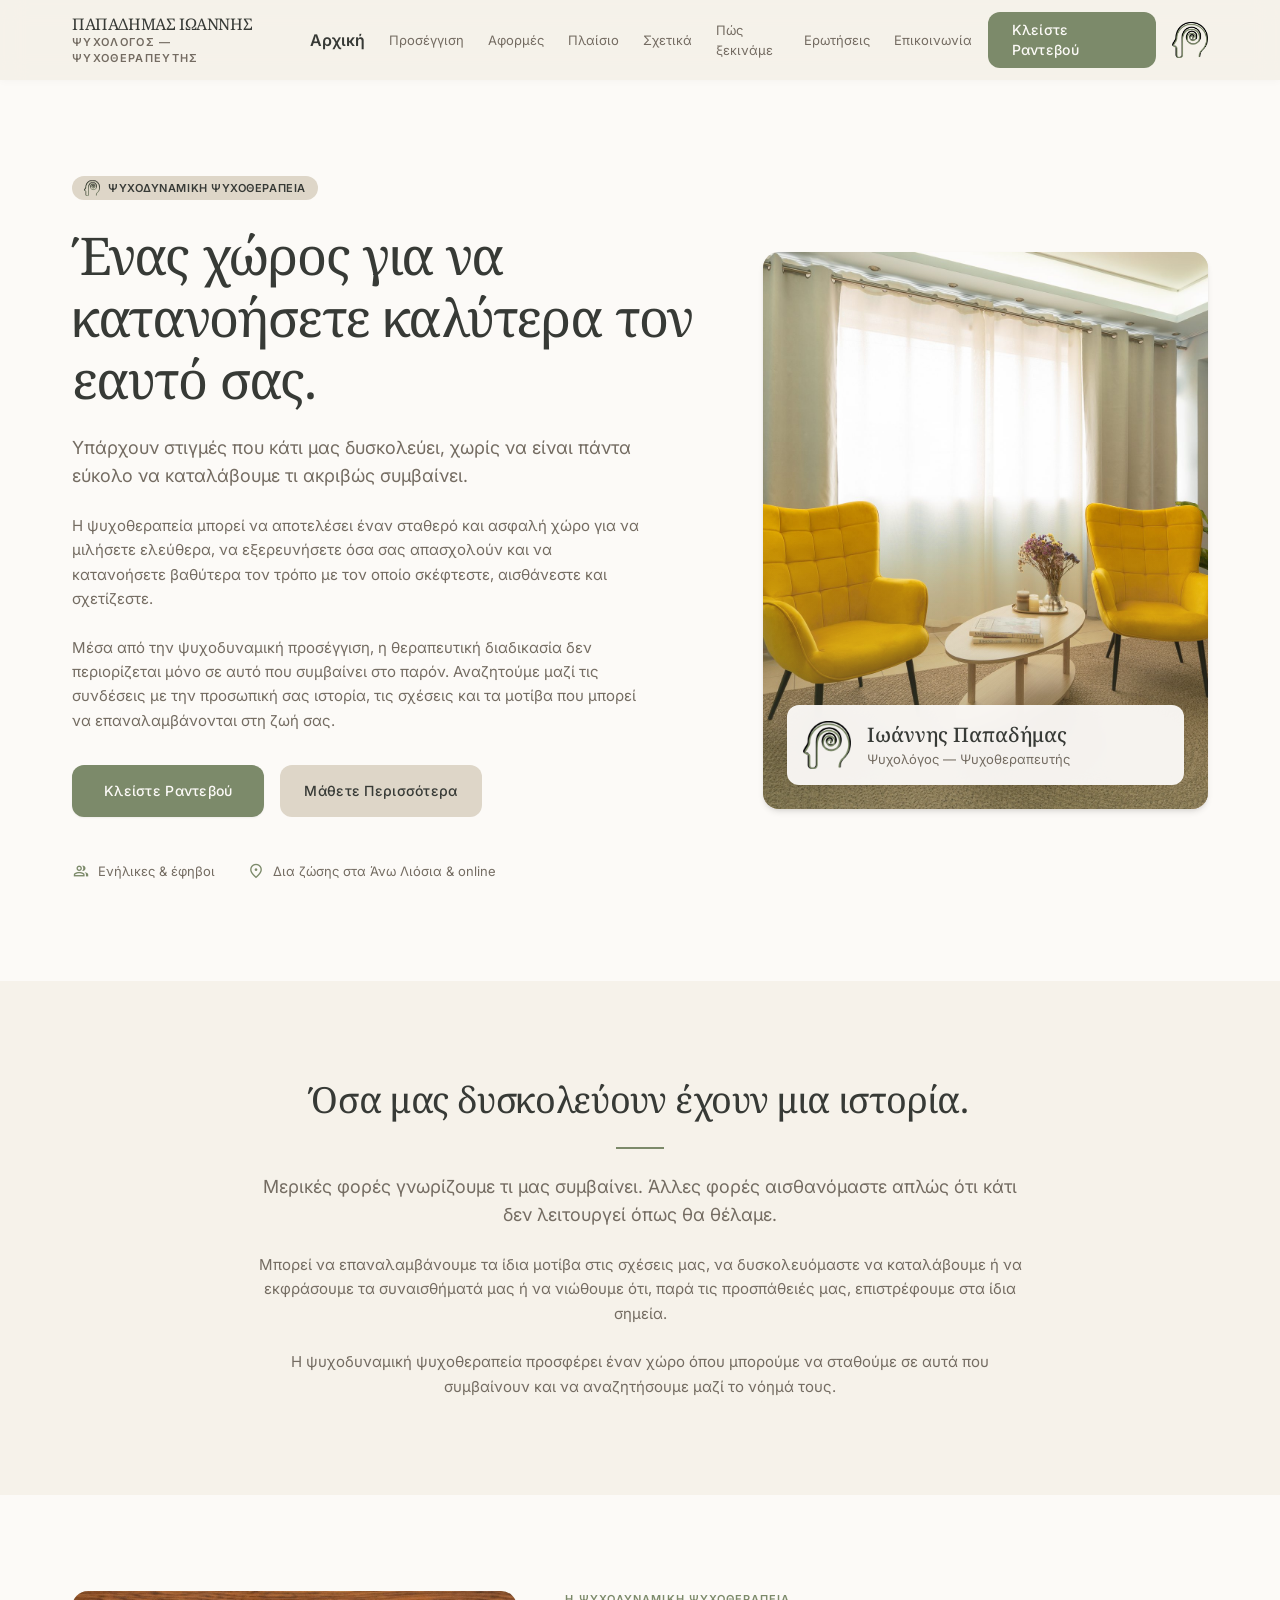
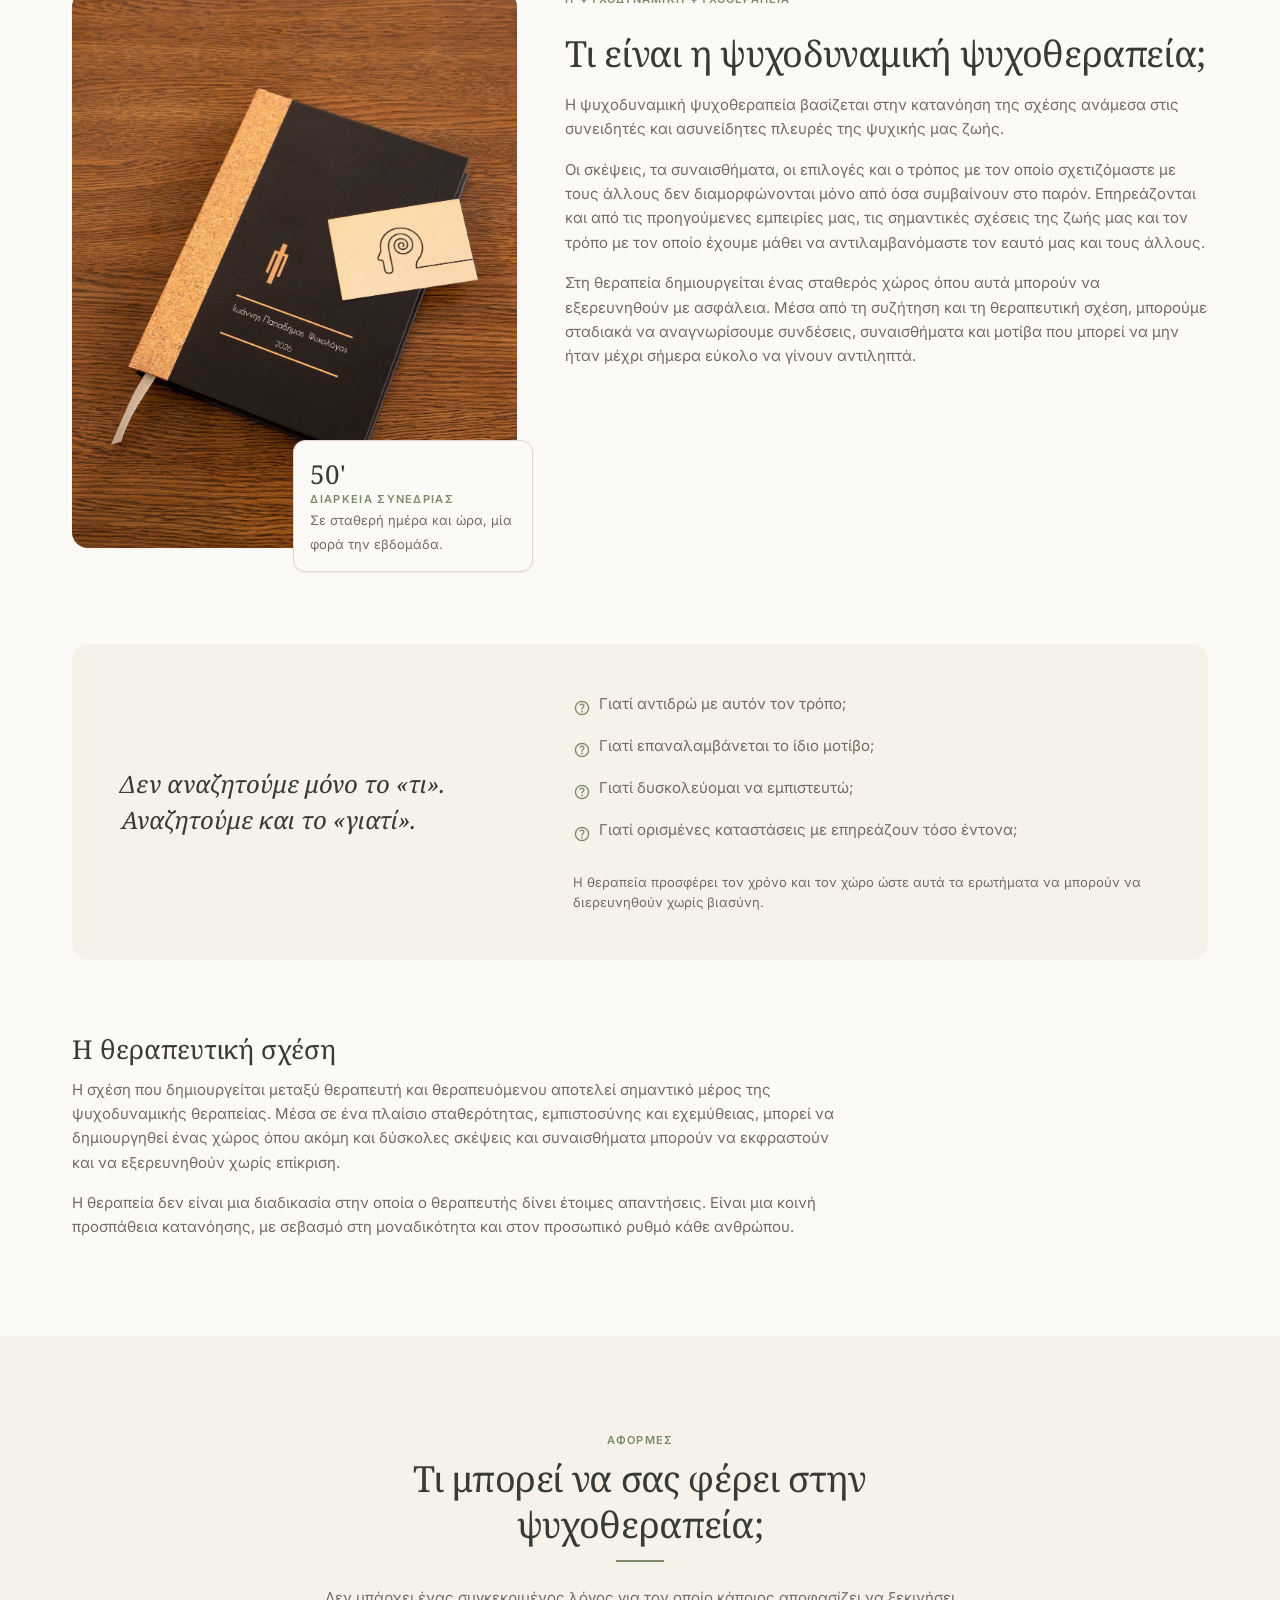
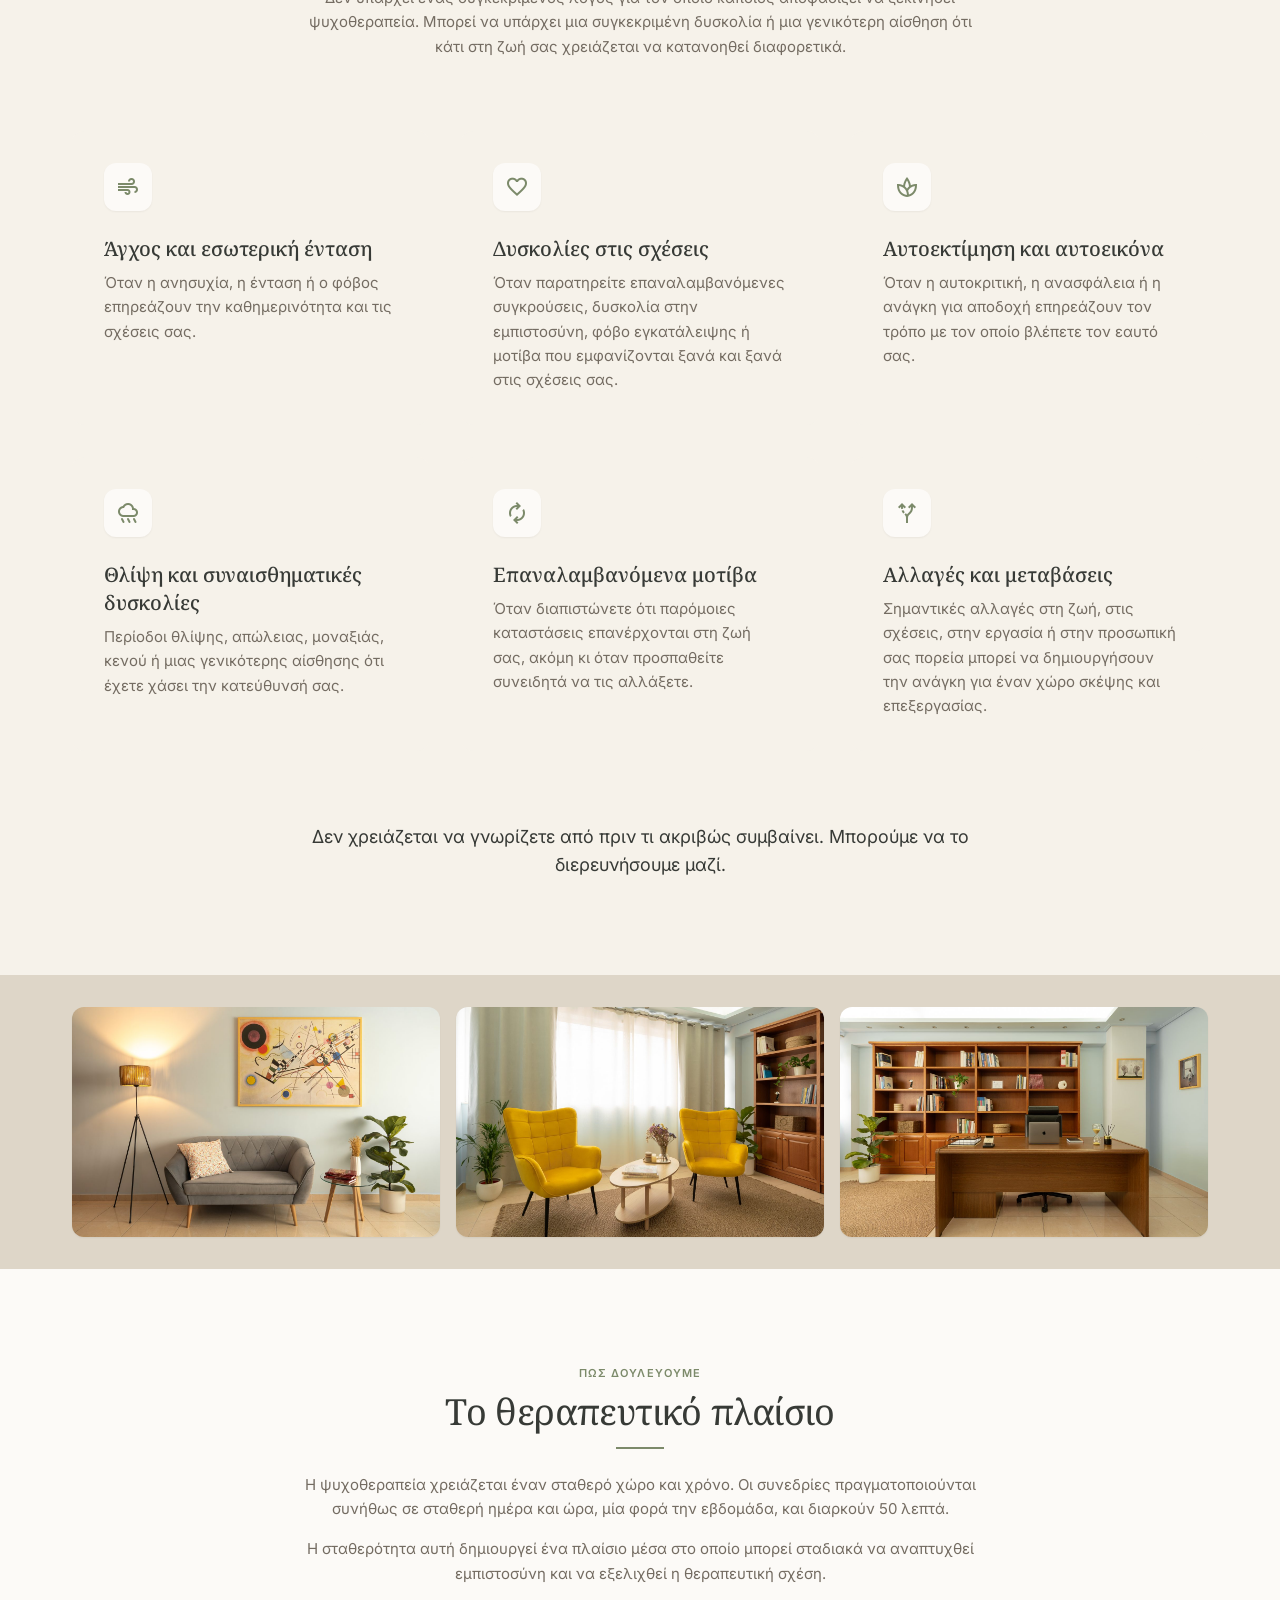
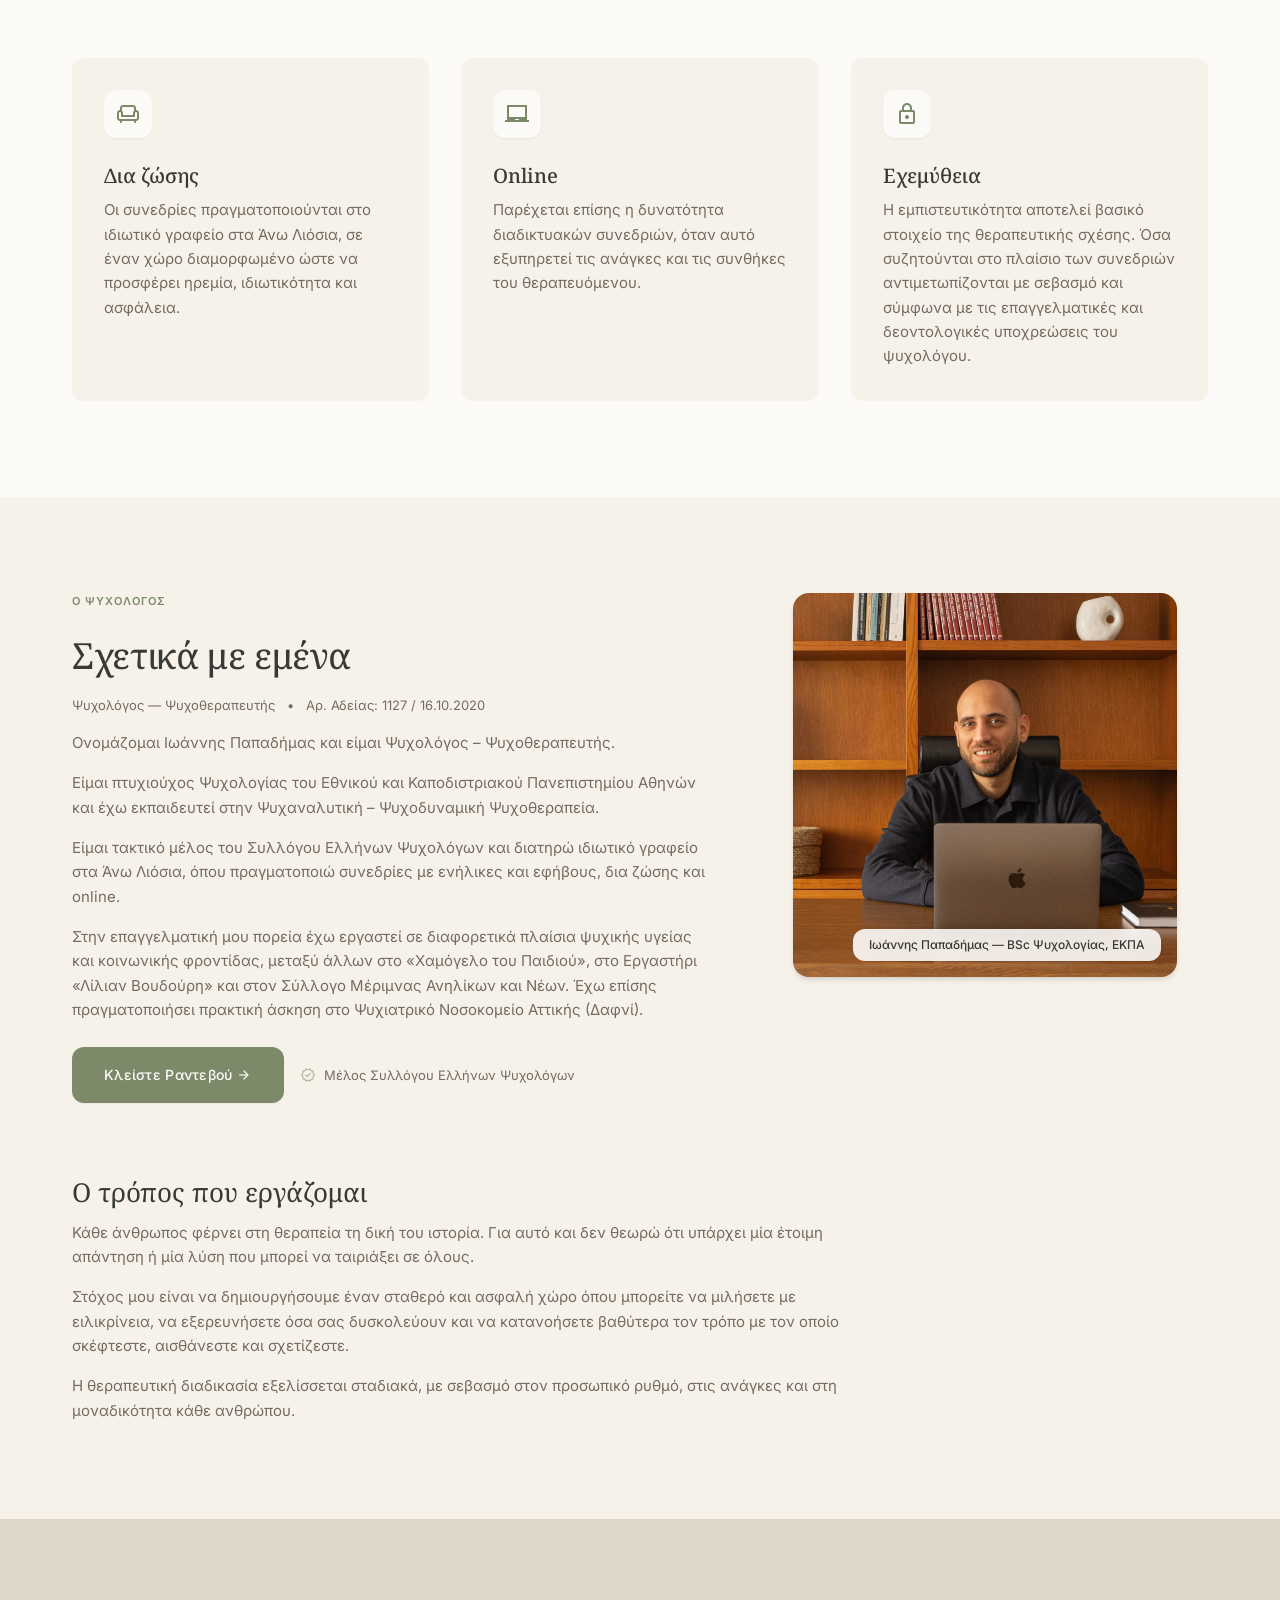
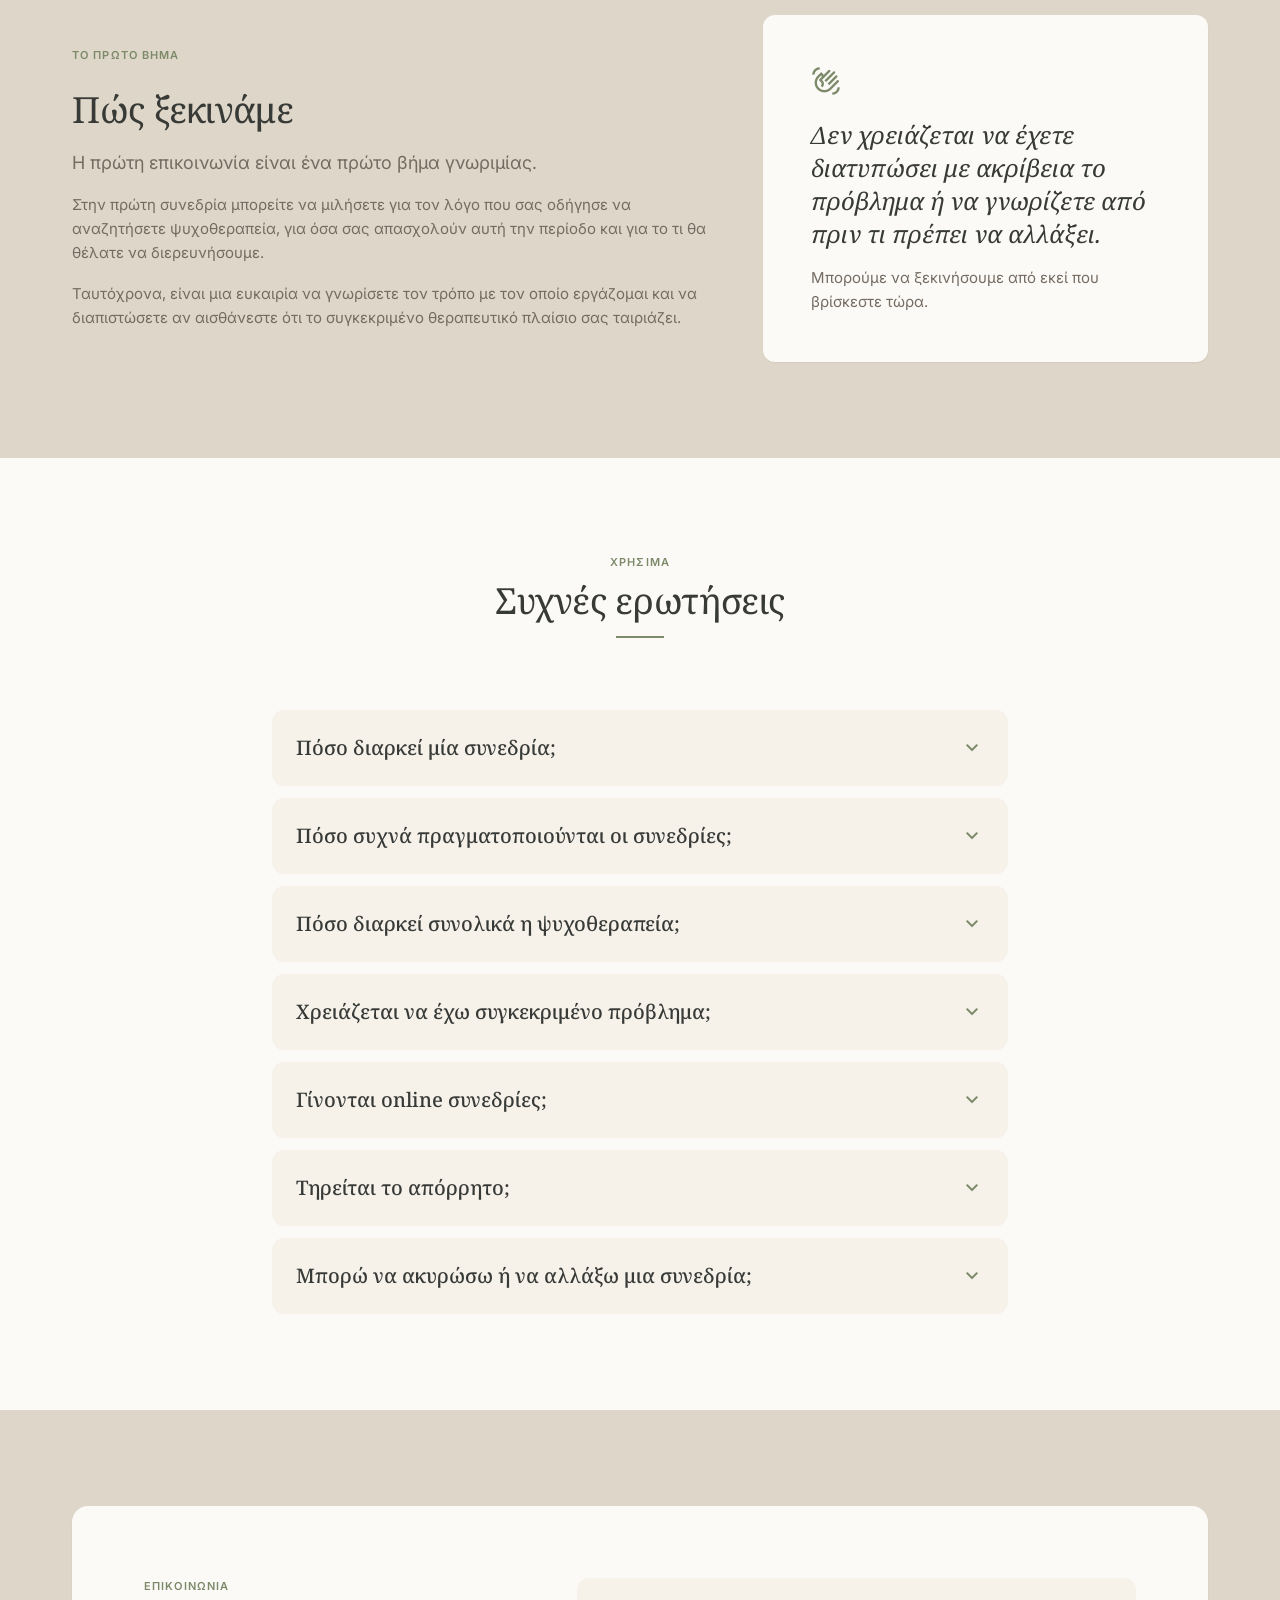
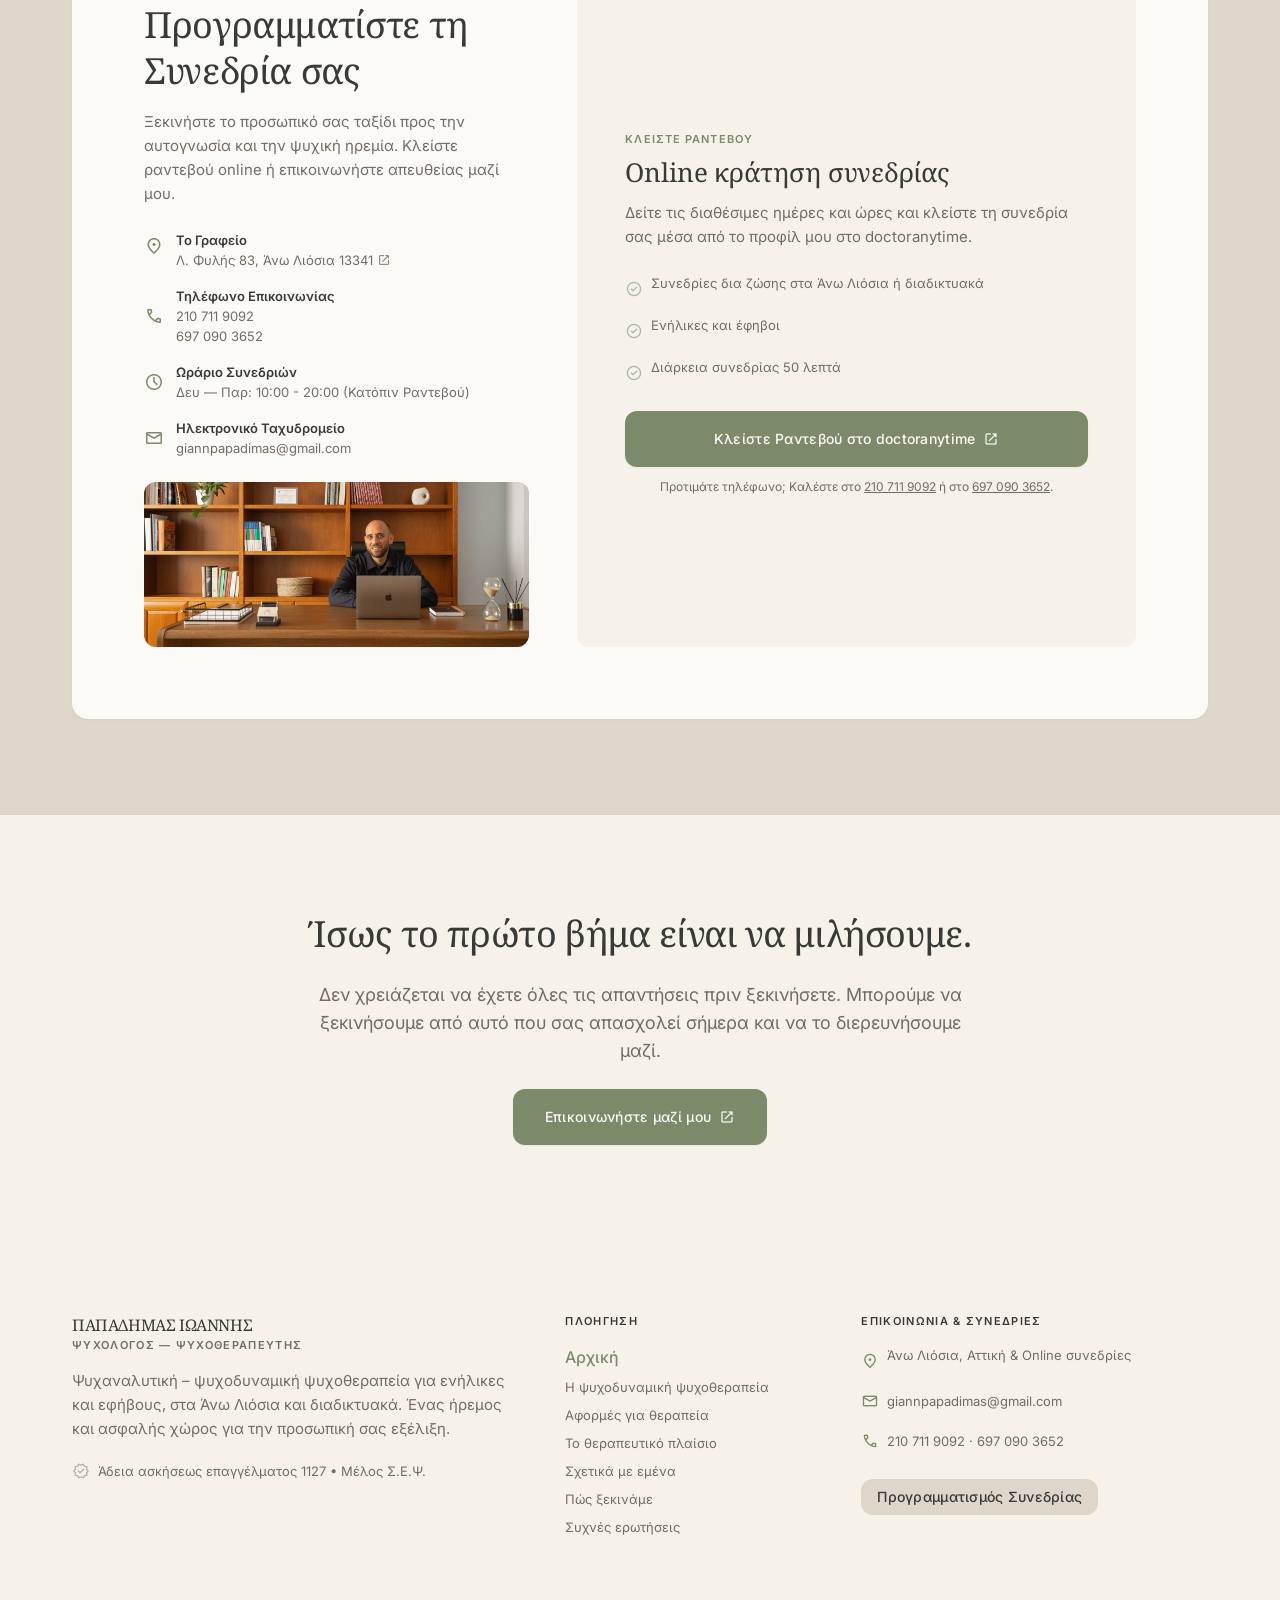
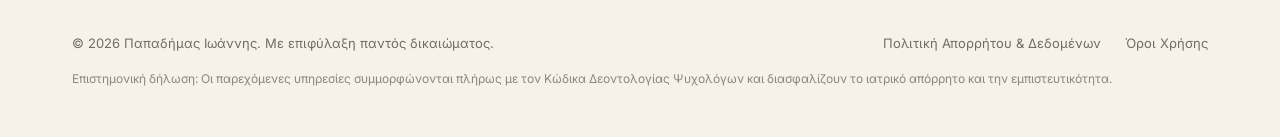
==== commit 5a8b90d2: "Νέες ενότητες «Πώς ξεκινάμε» και τελικό κάλεσμα, νέες συχνές ερωτήσεις Προστέθηκε η ενότητα «Πώς ξεκ" ====
--- a/index.html
+++ b/index.html
@@ -37,15 +37,16 @@
 </head>
 <body class="home blog wp-embed-responsive wp-theme-papadimas bg-surface font-body-md text-body antialiased">
 <a class="sr-only focus:not-sr-only focus:absolute focus:z-[100] focus:top-2 focus:left-2 focus:bg-primary focus:text-on-primary focus:px-4 focus:py-2 focus:rounded" href="#main-content">Μετάβαση στο περιεχόμενο</a>
-<header class="fixed top-0 w-full z-50 bg-surface/90 backdrop-blur-md shadow-[0_1px_8px_rgba(0,0,0,0.03)]"><div class="h-20 max-w-[1200px] mx-auto px-gutter-mobile lg:px-gutter-desktop flex items-center justify-between gap-space-md"><a class="flex items-center gap-space-sm group text-left" data-path="home" href="#top"><div class="flex flex-col"><span class="font-headline-sm text-text-heading tracking-tight leading-tight group-hover:text-primary transition-colors">ΠΑΠΑΔΗΜΑΣ ΙΩΑΝΝΗΣ</span><span class="font-label-eyebrow text-label-eyebrow text-text-muted uppercase">Ψυχολόγος — Ψυχοθεραπευτής</span></div></a><nav class="hidden xl:flex items-center gap-space-lg" data-active-classes="text-text-heading font-semibold"><a aria-current="page" class="transition-colors text-text-heading font-semibold" href="#top">Αρχική</a><a class="font-body-sm text-body-sm text-on-surface-variant hover:text-on-surface transition-colors" href="#process">Η προσέγγιση</a><a class="font-body-sm text-body-sm text-on-surface-variant hover:text-on-surface transition-colors" href="#services-curated">Αφορμές</a><a class="font-body-sm text-body-sm text-on-surface-variant hover:text-on-surface transition-colors" href="#difference">Το πλαίσιο</a><a class="font-body-sm text-body-sm text-on-surface-variant hover:text-on-surface transition-colors" href="#about">Σχετικά</a><a class="font-body-sm text-body-sm text-on-surface-variant hover:text-on-surface transition-colors" href="#faq">Συχνές Ερωτήσεις</a><a class="font-body-sm text-body-sm text-on-surface-variant hover:text-on-surface transition-colors" href="#appointment-booking">Επικοινωνία</a></nav><div class="flex items-center gap-space-md"><a class="hidden sm:inline-flex items-center justify-center font-label-button text-label-button px-space-lg py-space-xs rounded bg-primary text-on-primary hover:bg-primary-container hover:text-on-primary transition-colors duration-200" data-path="booking" href="https://www.doctoranytime.gr/d/Psychologos/papadimas-ioannis-2" target="_blank" rel="noopener">Κλείστε Ραντεβού</a><img alt="Λογότυπο Παπαδήμας Ιωάννης" class="w-9 h-9 object-contain" src="assets/img/logo.png"/><button aria-label="Μενού" aria-expanded="false" aria-controls="mobile-menu" data-menu-toggle class="xl:hidden p-space-2xs text-on-surface hover:text-primary focus:outline-none"><span class="material-symbols-outlined text-2xl">menu</span></button></div></div>
+<header class="fixed top-0 w-full z-50 bg-surface/90 backdrop-blur-md shadow-[0_1px_8px_rgba(0,0,0,0.03)]"><div class="h-20 max-w-[1200px] mx-auto px-gutter-mobile lg:px-gutter-desktop flex items-center justify-between gap-space-md"><a class="flex items-center gap-space-sm group text-left" data-path="home" href="#top"><div class="flex flex-col"><span class="font-headline-sm text-text-heading tracking-tight leading-tight group-hover:text-primary transition-colors">ΠΑΠΑΔΗΜΑΣ ΙΩΑΝΝΗΣ</span><span class="font-label-eyebrow text-label-eyebrow text-text-muted uppercase">Ψυχολόγος — Ψυχοθεραπευτής</span></div></a><nav class="hidden xl:flex items-center gap-space-lg" data-active-classes="text-text-heading font-semibold"><a aria-current="page" class="transition-colors text-text-heading font-semibold" href="#top">Αρχική</a><a class="font-body-sm text-body-sm text-on-surface-variant hover:text-on-surface transition-colors" href="#process">Προσέγγιση</a><a class="font-body-sm text-body-sm text-on-surface-variant hover:text-on-surface transition-colors" href="#services-curated">Αφορμές</a><a class="font-body-sm text-body-sm text-on-surface-variant hover:text-on-surface transition-colors" href="#difference">Πλαίσιο</a><a class="font-body-sm text-body-sm text-on-surface-variant hover:text-on-surface transition-colors" href="#about">Σχετικά</a><a class="font-body-sm text-body-sm text-on-surface-variant hover:text-on-surface transition-colors" href="#start">Πώς ξεκινάμε</a><a class="font-body-sm text-body-sm text-on-surface-variant hover:text-on-surface transition-colors" href="#faq">Ερωτήσεις</a><a class="font-body-sm text-body-sm text-on-surface-variant hover:text-on-surface transition-colors" href="#appointment-booking">Επικοινωνία</a></nav><div class="flex items-center gap-space-md"><a class="hidden sm:inline-flex items-center justify-center font-label-button text-label-button px-space-lg py-space-xs rounded bg-primary text-on-primary hover:bg-primary-container hover:text-on-primary transition-colors duration-200" data-path="booking" href="https://www.doctoranytime.gr/d/Psychologos/papadimas-ioannis-2" target="_blank" rel="noopener">Κλείστε Ραντεβού</a><img alt="Λογότυπο Παπαδήμας Ιωάννης" class="w-9 h-9 object-contain" src="assets/img/logo.png"/><button aria-label="Μενού" aria-expanded="false" aria-controls="mobile-menu" data-menu-toggle class="xl:hidden p-space-2xs text-on-surface hover:text-primary focus:outline-none"><span class="material-symbols-outlined text-2xl">menu</span></button></div></div>
 <div class="hidden xl:hidden border-t border-border-subtle bg-surface/95 backdrop-blur-md" data-menu-panel id="mobile-menu">
 <nav class="max-w-[1200px] mx-auto px-gutter-mobile py-space-md flex flex-col gap-space-sm">
 <a class="font-body-md text-body-md text-on-surface-variant hover:text-on-surface transition-colors" href="#top">Αρχική</a>
-<a class="font-body-md text-body-md text-on-surface-variant hover:text-on-surface transition-colors" href="#process">Η προσέγγιση</a>
+<a class="font-body-md text-body-md text-on-surface-variant hover:text-on-surface transition-colors" href="#process">Προσέγγιση</a>
 <a class="font-body-md text-body-md text-on-surface-variant hover:text-on-surface transition-colors" href="#services-curated">Αφορμές</a>
-<a class="font-body-md text-body-md text-on-surface-variant hover:text-on-surface transition-colors" href="#difference">Το πλαίσιο</a>
+<a class="font-body-md text-body-md text-on-surface-variant hover:text-on-surface transition-colors" href="#difference">Πλαίσιο</a>
 <a class="font-body-md text-body-md text-on-surface-variant hover:text-on-surface transition-colors" href="#about">Σχετικά</a>
-<a class="font-body-md text-body-md text-on-surface-variant hover:text-on-surface transition-colors" href="#faq">Συχνές Ερωτήσεις</a>
+<a class="font-body-md text-body-md text-on-surface-variant hover:text-on-surface transition-colors" href="#start">Πώς ξεκινάμε</a>
+<a class="font-body-md text-body-md text-on-surface-variant hover:text-on-surface transition-colors" href="#faq">Ερωτήσεις</a>
 <a class="font-body-md text-body-md text-on-surface-variant hover:text-on-surface transition-colors" href="#appointment-booking">Επικοινωνία</a>
 <a class="mt-space-xs inline-flex items-center justify-center font-label-button text-label-button px-space-lg py-space-sm rounded bg-primary text-on-primary" href="https://www.doctoranytime.gr/d/Psychologos/papadimas-ioannis-2" target="_blank" rel="noopener">Κλείστε Ραντεβού</a>
 </nav>
@@ -360,76 +361,117 @@
 </div>
 </div>
 </section>
+<!-- 7. ΠΩΣ ΞΕΚΙΝΑΜΕ -->
+<section style="scroll-margin-top:5rem" id="start" class="w-full bg-surface-container-high py-space-3xl lg:py-space-4xl">
+<div class="max-w-[1200px] mx-auto px-gutter-mobile lg:px-gutter-desktop">
+<div class="grid grid-cols-1 lg:grid-cols-12 gap-space-2xl items-center">
+<div class="lg:col-span-7 flex flex-col gap-space-md">
+<span class="font-label-eyebrow text-label-eyebrow uppercase text-secondary tracking-widest block mb-space-xs">ΤΟ ΠΡΩΤΟ ΒΗΜΑ</span>
+<h2 class="font-headline-lg text-headline-lg-mobile lg:text-headline-lg text-text-heading">Πώς ξεκινάμε</h2>
+<p class="font-body-lg text-body-md lg:text-body-lg text-text-body leading-relaxed">
+Η πρώτη επικοινωνία είναι ένα πρώτο βήμα γνωριμίας.
+</p>
+<p class="font-body-md text-body-md text-text-body leading-relaxed">
+Στην πρώτη συνεδρία μπορείτε να μιλήσετε για τον λόγο που σας οδήγησε να αναζητήσετε ψυχοθεραπεία, για όσα σας απασχολούν αυτή την περίοδο και για το τι θα θέλατε να διερευνήσουμε.
+</p>
+<p class="font-body-md text-body-md text-text-body leading-relaxed">
+Ταυτόχρονα, είναι μια ευκαιρία να γνωρίσετε τον τρόπο με τον οποίο εργάζομαι και να διαπιστώσετε αν αισθάνεστε ότι το συγκεκριμένο θεραπευτικό πλαίσιο σας ταιριάζει.
+</p>
+</div>
+<div class="lg:col-span-5">
+<div class="bg-surface-bright rounded-lg p-space-xl lg:p-space-2xl shadow-sm">
+<span aria-hidden="true" class="material-symbols-outlined text-3xl text-secondary">waving_hand</span>
+<p class="mt-space-md font-quote-lg text-quote-lg text-text-heading italic leading-snug">
+Δεν χρειάζεται να έχετε διατυπώσει με ακρίβεια το πρόβλημα ή να γνωρίζετε από πριν τι πρέπει να αλλάξει.
+</p>
+<p class="mt-space-md font-body-md text-body-md text-text-body">
+Μπορούμε να ξεκινήσουμε από εκεί που βρίσκεστε τώρα.
+</p>
+</div>
+</div>
+</div>
+</div>
+</section>
+<!-- 8. ΣΥΧΝΕΣ ΕΡΩΤΗΣΕΙΣ -->
 <section style="scroll-margin-top:5rem" id="faq" class="w-full bg-surface-container-lowest py-space-3xl lg:py-space-4xl">
 <div class="max-w-[800px] mx-auto px-gutter-mobile lg:px-gutter-desktop">
 <div class="text-center mb-space-3xl">
-<span class="font-label-eyebrow text-label-eyebrow uppercase text-secondary tracking-widest block mb-space-xs">ΣΥΜΒΟΥΛΕΣ &amp; ΠΛΗΡΟΦΟΡΙΕΣ</span>
-<h2 class="font-headline-lg text-headline-lg-mobile lg:text-headline-lg text-text-heading">
-          Συχνές Ερωτήσεις
-        </h2>
+<span class="font-label-eyebrow text-label-eyebrow uppercase text-secondary tracking-widest block mb-space-xs">ΧΡΗΣΙΜΑ</span>
+<h2 class="font-headline-lg text-headline-lg-mobile lg:text-headline-lg text-text-heading">Συχνές ερωτήσεις</h2>
 <div class="w-12 h-0.5 bg-secondary mx-auto mt-space-sm"></div>
 </div>
-<!-- FAQ Items Accordion -->
 <div class="flex flex-col gap-space-sm" id="faq-accordion-container">
 <!-- FAQ Item 1 -->
 <div class="bg-surface-container-low rounded-lg p-space-lg transition-all duration-200">
 <button class="w-full flex items-center justify-between text-left focus:outline-none" onclick="toggleFaq(this)">
 <span class="font-headline-sm text-base lg:text-headline-sm text-text-heading">Πόσο διαρκεί μία συνεδρία;</span>
-<span class="material-symbols-outlined text-secondary transition-transform duration-200 faq-icon">expand_more</span>
+<span aria-hidden="true" class="material-symbols-outlined text-secondary transition-transform duration-200 faq-icon">expand_more</span>
 </button>
 <div class="hidden pt-space-md font-body-md text-body-md text-text-body faq-content leading-relaxed">
-            Κάθε ατομική ψυχοθεραπευτική συνεδρία διαρκεί 50 λεπτά. Είναι ένας προστατευμένος χρόνος αφιερωμένος αποκλειστικά σε εσάς και στους θεραπευτικούς σας στόχους.
-          </div>
+<p>Κάθε ατομική συνεδρία διαρκεί 50 λεπτά.</p>
+</div>
 </div>
 <!-- FAQ Item 2 -->
 <div class="bg-surface-container-low rounded-lg p-space-lg transition-all duration-200">
 <button class="w-full flex items-center justify-between text-left focus:outline-none" onclick="toggleFaq(this)">
 <span class="font-headline-sm text-base lg:text-headline-sm text-text-heading">Πόσο συχνά πραγματοποιούνται οι συνεδρίες;</span>
-<span class="material-symbols-outlined text-secondary transition-transform duration-200 faq-icon">expand_more</span>
+<span aria-hidden="true" class="material-symbols-outlined text-secondary transition-transform duration-200 faq-icon">expand_more</span>
 </button>
 <div class="hidden pt-space-md font-body-md text-body-md text-text-body faq-content leading-relaxed">
-            Συνήθως η συχνότητα είναι εβδομαδιαία, σε σταθερή ημέρα και ώρα. Αυτή η σταθερότητα βοηθά στην οικοδόμηση ενός ασφαλούς πλαισίου και στην ομαλή εξέλιξη της θεραπευτικής διαδικασίας.
-          </div>
+<p>Οι συνεδρίες πραγματοποιούνται συνήθως μία φορά την εβδομάδα, σε σταθερή ημέρα και ώρα.</p>
+</div>
 </div>
 <!-- FAQ Item 3 -->
 <div class="bg-surface-container-low rounded-lg p-space-lg transition-all duration-200">
 <button class="w-full flex items-center justify-between text-left focus:outline-none" onclick="toggleFaq(this)">
-<span class="font-headline-sm text-base lg:text-headline-sm text-text-heading">Γίνονται online συνεδρίες;</span>
-<span class="material-symbols-outlined text-secondary transition-transform duration-200 faq-icon">expand_more</span>
+<span class="font-headline-sm text-base lg:text-headline-sm text-text-heading">Πόσο διαρκεί συνολικά η ψυχοθεραπεία;</span>
+<span aria-hidden="true" class="material-symbols-outlined text-secondary transition-transform duration-200 faq-icon">expand_more</span>
 </button>
 <div class="hidden pt-space-md font-body-md text-body-md text-text-body faq-content leading-relaxed">
-            Ναι. Οι online συνεδρίες πραγματοποιούνται μέσω ασφαλών πλατφορμών τηλεδιάσκεψης και προσφέρουν την ίδια θεραπευτική αποτελεσματικότητα και εχεμύθεια, για θεραπευόμενους σε όλη την Ελλάδα και το εξωτερικό.
-          </div>
+<p>Δεν υπάρχει προκαθορισμένη διάρκεια που να ισχύει για όλους. Η διάρκεια εξαρτάται από το αίτημα, τις ανάγκες και την πορεία της θεραπευτικής διαδικασίας.</p>
+</div>
 </div>
 <!-- FAQ Item 4 -->
 <div class="bg-surface-container-low rounded-lg p-space-lg transition-all duration-200">
 <button class="w-full flex items-center justify-between text-left focus:outline-none" onclick="toggleFaq(this)">
-<span class="font-headline-sm text-base lg:text-headline-sm text-text-heading">Τι συμβαίνει στην πρώτη συνεδρία;</span>
-<span class="material-symbols-outlined text-secondary transition-transform duration-200 faq-icon">expand_more</span>
+<span class="font-headline-sm text-base lg:text-headline-sm text-text-heading">Χρειάζεται να έχω συγκεκριμένο πρόβλημα;</span>
+<span aria-hidden="true" class="material-symbols-outlined text-secondary transition-transform duration-200 faq-icon">expand_more</span>
 </button>
 <div class="hidden pt-space-md font-body-md text-body-md text-text-body faq-content leading-relaxed">
-            Η πρώτη συνάντηση είναι αναγνωριστική. Συζητάμε τους λόγους που σας οδήγησαν στη θεραπεία, τις προσδοκίες σας και αποσαφηνίζουμε τον τρόπο συνεργασίας, ώστε να νιώσετε άνετα και να διαπιστώσετε εάν ταιριάζουμε.
-          </div>
+<p>Όχι. Μπορεί να υπάρχει μια συγκεκριμένη δυσκολία, αλλά η ψυχοθεραπεία μπορεί επίσης να ξεκινήσει από την ανάγκη για βαθύτερη κατανόηση του εαυτού και των σχέσεων.</p>
+</div>
 </div>
 <!-- FAQ Item 5 -->
 <div class="bg-surface-container-low rounded-lg p-space-lg transition-all duration-200">
 <button class="w-full flex items-center justify-between text-left focus:outline-none" onclick="toggleFaq(this)">
-<span class="font-headline-sm text-base lg:text-headline-sm text-text-heading">Υπάρχει απόλυτο θεραπευτικό απόρρητο;</span>
-<span class="material-symbols-outlined text-secondary transition-transform duration-200 faq-icon">expand_more</span>
+<span class="font-headline-sm text-base lg:text-headline-sm text-text-heading">Γίνονται online συνεδρίες;</span>
+<span aria-hidden="true" class="material-symbols-outlined text-secondary transition-transform duration-200 faq-icon">expand_more</span>
 </button>
 <div class="hidden pt-space-md font-body-md text-body-md text-text-body faq-content leading-relaxed">
-            Απολύτως. Το απόρρητο κατοχυρώνεται νομικά από τον Κώδικα Δεοντολογίας Ψυχολόγων. Οτιδήποτε συζητείται στη συνεδρία παραμένει αυστηρά εμπιστευτικό.
-          </div>
+<p>Ναι. Παρέχεται η δυνατότητα διαδικτυακών συνεδριών κατόπιν συνεννόησης.</p>
+</div>
 </div>
 <!-- FAQ Item 6 -->
 <div class="bg-surface-container-low rounded-lg p-space-lg transition-all duration-200">
 <button class="w-full flex items-center justify-between text-left focus:outline-none" onclick="toggleFaq(this)">
-<span class="font-headline-sm text-base lg:text-headline-sm text-text-heading">Πώς μπορώ να κλείσω ραντεβού;</span>
-<span class="material-symbols-outlined text-secondary transition-transform duration-200 faq-icon">expand_more</span>
+<span class="font-headline-sm text-base lg:text-headline-sm text-text-heading">Τηρείται το απόρρητο;</span>
+<span aria-hidden="true" class="material-symbols-outlined text-secondary transition-transform duration-200 faq-icon">expand_more</span>
 </button>
 <div class="hidden pt-space-md font-body-md text-body-md text-text-body faq-content leading-relaxed">
-            Πιο απλά μέσα από το προφίλ μου στο doctoranytime, όπου βλέπετε τις διαθέσιμες ώρες και κλείνετε online. Εναλλακτικά καλέστε στο 210 711 9092 ή στο 697 090 3652, ή στείλτε email στο giannpapadimas@gmail.com.
-          </div>
+<p>Ναι. Η εμπιστευτικότητα αποτελεί βασικό στοιχείο της θεραπευτικής σχέσης και τηρούνται οι προβλεπόμενες επαγγελματικές και δεοντολογικές υποχρεώσεις.</p>
+</div>
+</div>
+<!-- FAQ Item 7 -->
+<div class="bg-surface-container-low rounded-lg p-space-lg transition-all duration-200">
+<button class="w-full flex items-center justify-between text-left focus:outline-none" onclick="toggleFaq(this)">
+<span class="font-headline-sm text-base lg:text-headline-sm text-text-heading">Μπορώ να ακυρώσω ή να αλλάξω μια συνεδρία;</span>
+<span aria-hidden="true" class="material-symbols-outlined text-secondary transition-transform duration-200 faq-icon">expand_more</span>
+</button>
+<div class="hidden pt-space-md font-body-md text-body-md text-text-body faq-content leading-relaxed">
+<p>Ναι, εφόσον υπάρχει ενημέρωση τουλάχιστον 24 ώρες πριν από την προγραμματισμένη ώρα.</p>
+<p class="mt-space-sm">Ακυρώσεις ή αλλαγές εντός 24 ωρών, καθώς και η μη προσέλευση χωρίς προηγούμενη ενημέρωση, χρεώνονται κανονικά.</p>
+<p class="mt-space-sm">Σε περίπτωση έκτακτης ή σοβαρής ανάγκης, παρακαλείστε να επικοινωνήσετε το συντομότερο δυνατό.</p>
+</div>
 </div>
 </div>
 </div>
@@ -529,6 +571,23 @@
 </div>
 </div>
 </section>
+<!-- 9. ΤΕΛΙΚΟ ΚΑΛΕΣΜΑ -->
+<section style="scroll-margin-top:5rem" id="cta" class="w-full bg-surface py-space-3xl lg:py-space-4xl">
+<div class="max-w-[1200px] mx-auto px-gutter-mobile lg:px-gutter-desktop">
+<div class="max-w-2xl mx-auto text-center flex flex-col items-center gap-space-lg">
+<h2 class="font-headline-lg text-headline-lg-mobile lg:text-headline-lg text-text-heading">
+Ίσως το πρώτο βήμα είναι να μιλήσουμε.
+</h2>
+<p class="font-body-lg text-body-md lg:text-body-lg text-text-body leading-relaxed">
+Δεν χρειάζεται να έχετε όλες τις απαντήσεις πριν ξεκινήσετε. Μπορούμε να ξεκινήσουμε από αυτό που σας απασχολεί σήμερα και να το διερευνήσουμε μαζί.
+</p>
+<a class="inline-flex items-center justify-center gap-space-xs font-label-button text-label-button px-space-xl py-space-md rounded bg-primary text-on-primary hover:bg-primary-container transition-colors shadow-sm" href="https://www.doctoranytime.gr/d/Psychologos/papadimas-ioannis-2" target="_blank" rel="noopener">
+Επικοινωνήστε μαζί μου
+<span aria-hidden="true" class="material-symbols-outlined text-base">open_in_new</span>
+</a>
+</div>
+</div>
+</section>
 <script>
   function toggleFaq(button) {
     const content = button.nextElementSibling;
@@ -550,7 +609,7 @@
 </script>
 
 </div></main>
-<footer class="w-full bg-surface-container-low"><div class="max-w-[1200px] mx-auto px-gutter-mobile lg:px-gutter-desktop pt-space-3xl pb-space-2xl"><div class="grid grid-cols-1 md:grid-cols-12 gap-space-2xl mb-space-3xl"><div class="md:col-span-5 flex flex-col items-start gap-space-md"><div class="flex items-center gap-space-sm"><div class="flex flex-col"><span class="font-headline-sm text-text-heading tracking-tight">ΠΑΠΑΔΗΜΑΣ ΙΩΑΝΝΗΣ</span><span class="font-label-eyebrow text-label-eyebrow text-text-muted uppercase">Ψυχολόγος — Ψυχοθεραπευτής</span></div></div><p class="font-body-md text-body-md text-text-body max-w-md">Ψυχαναλυτική – ψυχοδυναμική ψυχοθεραπεία για ενήλικες και εφήβους, στα Άνω Λιόσια και διαδικτυακά. Ένας ήρεμος και ασφαλής χώρος για την προσωπική σας εξέλιξη.</p><div class="flex items-center gap-space-xs text-text-muted font-body-sm text-body-sm"><span class="material-symbols-outlined text-lg text-accent-sage">verified</span><span>Άδεια ασκήσεως επαγγέλματος 1127 • Μέλος Σ.Ε.Ψ.</span></div></div><div class="md:col-span-3 flex flex-col gap-space-md"><span class="font-label-eyebrow text-label-eyebrow uppercase text-text-heading font-semibold">Πλοηγηση</span><nav class="flex flex-col gap-space-xs" data-active-classes="text-primary font-medium"><a aria-current="page" class="transition-colors text-primary font-medium" href="#top">Αρχική</a><a class="font-body-sm text-body-sm text-on-surface-variant hover:text-on-surface transition-colors" href="#process">Η ψυχοδυναμική ψυχοθεραπεία</a><a class="font-body-sm text-body-sm text-on-surface-variant hover:text-on-surface transition-colors" href="#services-curated">Αφορμές για θεραπεία</a><a class="font-body-sm text-body-sm text-on-surface-variant hover:text-on-surface transition-colors" href="#difference">Το θεραπευτικό πλαίσιο</a><a class="font-body-sm text-body-sm text-on-surface-variant hover:text-on-surface transition-colors" href="#about">Σχετικά με εμένα</a><a class="font-body-sm text-body-sm text-on-surface-variant hover:text-on-surface transition-colors" href="#faq">Συχνές Ερωτήσεις</a></nav></div><div class="md:col-span-4 flex flex-col gap-space-md"><span class="font-label-eyebrow text-label-eyebrow uppercase text-text-heading font-semibold">Επικοινωνια &amp; Συνεδριες</span><div class="flex flex-col gap-space-sm font-body-sm text-body-sm text-text-body"><div class="flex items-start gap-space-xs"><span class="material-symbols-outlined text-lg text-secondary mt-0.5">location_on</span><a class="hover:text-primary transition-colors" href="https://www.google.com/maps/search/?api=1&#038;query=%CE%9B.%20%CE%A6%CF%85%CE%BB%CE%AE%CF%82%2083%2C%20%CE%86%CE%BD%CF%89%20%CE%9B%CE%B9%CF%8C%CF%83%CE%B9%CE%B1%2013341" target="_blank" rel="noopener">Άνω Λιόσια, Αττική &amp; Online συνεδρίες<span class="sr-only"> — άνοιγμα στους Χάρτες Google</span></a></div><div class="flex items-center gap-space-xs"><span class="material-symbols-outlined text-lg text-secondary">mail</span><a class="hover:text-primary transition-colors" href="mailto:giannpapadimas@gmail.com">giannpapadimas@gmail.com</a></div><div class="flex items-center gap-space-xs"><span class="material-symbols-outlined text-lg text-secondary">call</span><span><a class="hover:text-primary transition-colors" href="tel:+302107119092">210 711 9092</a> &middot; <a class="hover:text-primary transition-colors" href="tel:+306970903652">697 090 3652</a></span></div></div><div class="mt-space-xs"><a class="inline-flex items-center justify-center font-label-button text-label-button px-space-md py-space-xs rounded bg-surface-container hover:bg-surface-container-high text-on-surface transition-colors duration-200" data-path="booking" href="https://www.doctoranytime.gr/d/Psychologos/papadimas-ioannis-2" target="_blank" rel="noopener">Προγραμματισμός Συνεδρίας</a></div></div></div><div class="pt-space-lg flex flex-col md:flex-row items-center justify-between gap-space-md font-body-sm text-body-sm text-text-muted text-center md:text-left"><p>&copy; 2026 Παπαδήμας Ιωάννης. Με επιφύλαξη παντός δικαιώματος.</p><div class="flex items-center gap-space-lg"><a class="hover:text-on-surface transition-colors" data-path="privacy-policy" href="politiki-aporritou/">Πολιτική Απορρήτου &amp; Δεδομένων</a><a class="hover:text-on-surface transition-colors" data-path="terms-of-service" href="oroi-chrisis/">Όροι Χρήσης</a></div></div><div class="mt-space-md text-center md:text-left font-body-sm text-body-sm text-text-muted opacity-80"><p class="text-xs leading-relaxed">Επιστημονική δήλωση: Οι παρεχόμενες υπηρεσίες συμμορφώνονται πλήρως με τον Κώδικα Δεοντολογίας Ψυχολόγων και διασφαλίζουν το ιατρικό απόρρητο και την εμπιστευτικότητα.</p></div></div></footer>
+<footer class="w-full bg-surface-container-low"><div class="max-w-[1200px] mx-auto px-gutter-mobile lg:px-gutter-desktop pt-space-3xl pb-space-2xl"><div class="grid grid-cols-1 md:grid-cols-12 gap-space-2xl mb-space-3xl"><div class="md:col-span-5 flex flex-col items-start gap-space-md"><div class="flex items-center gap-space-sm"><div class="flex flex-col"><span class="font-headline-sm text-text-heading tracking-tight">ΠΑΠΑΔΗΜΑΣ ΙΩΑΝΝΗΣ</span><span class="font-label-eyebrow text-label-eyebrow text-text-muted uppercase">Ψυχολόγος — Ψυχοθεραπευτής</span></div></div><p class="font-body-md text-body-md text-text-body max-w-md">Ψυχαναλυτική – ψυχοδυναμική ψυχοθεραπεία για ενήλικες και εφήβους, στα Άνω Λιόσια και διαδικτυακά. Ένας ήρεμος και ασφαλής χώρος για την προσωπική σας εξέλιξη.</p><div class="flex items-center gap-space-xs text-text-muted font-body-sm text-body-sm"><span class="material-symbols-outlined text-lg text-accent-sage">verified</span><span>Άδεια ασκήσεως επαγγέλματος 1127 • Μέλος Σ.Ε.Ψ.</span></div></div><div class="md:col-span-3 flex flex-col gap-space-md"><span class="font-label-eyebrow text-label-eyebrow uppercase text-text-heading font-semibold">Πλοηγηση</span><nav class="flex flex-col gap-space-xs" data-active-classes="text-primary font-medium"><a aria-current="page" class="transition-colors text-primary font-medium" href="#top">Αρχική</a><a class="font-body-sm text-body-sm text-on-surface-variant hover:text-on-surface transition-colors" href="#process">Η ψυχοδυναμική ψυχοθεραπεία</a><a class="font-body-sm text-body-sm text-on-surface-variant hover:text-on-surface transition-colors" href="#services-curated">Αφορμές για θεραπεία</a><a class="font-body-sm text-body-sm text-on-surface-variant hover:text-on-surface transition-colors" href="#difference">Το θεραπευτικό πλαίσιο</a><a class="font-body-sm text-body-sm text-on-surface-variant hover:text-on-surface transition-colors" href="#about">Σχετικά με εμένα</a><a class="font-body-sm text-body-sm text-on-surface-variant hover:text-on-surface transition-colors" href="#start">Πώς ξεκινάμε</a><a class="font-body-sm text-body-sm text-on-surface-variant hover:text-on-surface transition-colors" href="#faq">Συχνές ερωτήσεις</a></nav></div><div class="md:col-span-4 flex flex-col gap-space-md"><span class="font-label-eyebrow text-label-eyebrow uppercase text-text-heading font-semibold">Επικοινωνια &amp; Συνεδριες</span><div class="flex flex-col gap-space-sm font-body-sm text-body-sm text-text-body"><div class="flex items-start gap-space-xs"><span class="material-symbols-outlined text-lg text-secondary mt-0.5">location_on</span><a class="hover:text-primary transition-colors" href="https://www.google.com/maps/search/?api=1&#038;query=%CE%9B.%20%CE%A6%CF%85%CE%BB%CE%AE%CF%82%2083%2C%20%CE%86%CE%BD%CF%89%20%CE%9B%CE%B9%CF%8C%CF%83%CE%B9%CE%B1%2013341" target="_blank" rel="noopener">Άνω Λιόσια, Αττική &amp; Online συνεδρίες<span class="sr-only"> — άνοιγμα στους Χάρτες Google</span></a></div><div class="flex items-center gap-space-xs"><span class="material-symbols-outlined text-lg text-secondary">mail</span><a class="hover:text-primary transition-colors" href="mailto:giannpapadimas@gmail.com">giannpapadimas@gmail.com</a></div><div class="flex items-center gap-space-xs"><span class="material-symbols-outlined text-lg text-secondary">call</span><span><a class="hover:text-primary transition-colors" href="tel:+302107119092">210 711 9092</a> &middot; <a class="hover:text-primary transition-colors" href="tel:+306970903652">697 090 3652</a></span></div></div><div class="mt-space-xs"><a class="inline-flex items-center justify-center font-label-button text-label-button px-space-md py-space-xs rounded bg-surface-container hover:bg-surface-container-high text-on-surface transition-colors duration-200" data-path="booking" href="https://www.doctoranytime.gr/d/Psychologos/papadimas-ioannis-2" target="_blank" rel="noopener">Προγραμματισμός Συνεδρίας</a></div></div></div><div class="pt-space-lg flex flex-col md:flex-row items-center justify-between gap-space-md font-body-sm text-body-sm text-text-muted text-center md:text-left"><p>&copy; 2026 Παπαδήμας Ιωάννης. Με επιφύλαξη παντός δικαιώματος.</p><div class="flex items-center gap-space-lg"><a class="hover:text-on-surface transition-colors" data-path="privacy-policy" href="politiki-aporritou/">Πολιτική Απορρήτου &amp; Δεδομένων</a><a class="hover:text-on-surface transition-colors" data-path="terms-of-service" href="oroi-chrisis/">Όροι Χρήσης</a></div></div><div class="mt-space-md text-center md:text-left font-body-sm text-body-sm text-text-muted opacity-80"><p class="text-xs leading-relaxed">Επιστημονική δήλωση: Οι παρεχόμενες υπηρεσίες συμμορφώνονται πλήρως με τον Κώδικα Δεοντολογίας Ψυχολόγων και διασφαλίζουν το ιατρικό απόρρητο και την εμπιστευτικότητα.</p></div></div></footer>
 
 <script src="assets/js/site.js" id="papadimas-site-js"></script>
 
--- a/assets/css/app.css
+++ b/assets/css/app.css
@@ -1 +1 @@
-*,:after,:before{--tw-border-spacing-x:0;--tw-border-spacing-y:0;--tw-translate-x:0;--tw-translate-y:0;--tw-rotate:0;--tw-skew-x:0;--tw-skew-y:0;--tw-scale-x:1;--tw-scale-y:1;--tw-pan-x: ;--tw-pan-y: ;--tw-pinch-zoom: ;--tw-scroll-snap-strictness:proximity;--tw-gradient-from-position: ;--tw-gradient-via-position: ;--tw-gradient-to-position: ;--tw-ordinal: ;--tw-slashed-zero: ;--tw-numeric-figure: ;--tw-numeric-spacing: ;--tw-numeric-fraction: ;--tw-ring-inset: ;--tw-ring-offset-width:0px;--tw-ring-offset-color:#fff;--tw-ring-color:rgba(59,130,246,.5);--tw-ring-offset-shadow:0 0 #0000;--tw-ring-shadow:0 0 #0000;--tw-shadow:0 0 #0000;--tw-shadow-colored:0 0 #0000;--tw-blur: ;--tw-brightness: ;--tw-contrast: ;--tw-grayscale: ;--tw-hue-rotate: ;--tw-invert: ;--tw-saturate: ;--tw-sepia: ;--tw-drop-shadow: ;--tw-backdrop-blur: ;--tw-backdrop-brightness: ;--tw-backdrop-contrast: ;--tw-backdrop-grayscale: ;--tw-backdrop-hue-rotate: ;--tw-backdrop-invert: ;--tw-backdrop-opacity: ;--tw-backdrop-saturate: ;--tw-backdrop-sepia: ;--tw-contain-size: ;--tw-contain-layout: ;--tw-contain-paint: ;--tw-contain-style: }::backdrop{--tw-border-spacing-x:0;--tw-border-spacing-y:0;--tw-translate-x:0;--tw-translate-y:0;--tw-rotate:0;--tw-skew-x:0;--tw-skew-y:0;--tw-scale-x:1;--tw-scale-y:1;--tw-pan-x: ;--tw-pan-y: ;--tw-pinch-zoom: ;--tw-scroll-snap-strictness:proximity;--tw-gradient-from-position: ;--tw-gradient-via-position: ;--tw-gradient-to-position: ;--tw-ordinal: ;--tw-slashed-zero: ;--tw-numeric-figure: ;--tw-numeric-spacing: ;--tw-numeric-fraction: ;--tw-ring-inset: ;--tw-ring-offset-width:0px;--tw-ring-offset-color:#fff;--tw-ring-color:rgba(59,130,246,.5);--tw-ring-offset-shadow:0 0 #0000;--tw-ring-shadow:0 0 #0000;--tw-shadow:0 0 #0000;--tw-shadow-colored:0 0 #0000;--tw-blur: ;--tw-brightness: ;--tw-contrast: ;--tw-grayscale: ;--tw-hue-rotate: ;--tw-invert: ;--tw-saturate: ;--tw-sepia: ;--tw-drop-shadow: ;--tw-backdrop-blur: ;--tw-backdrop-brightness: ;--tw-backdrop-contrast: ;--tw-backdrop-grayscale: ;--tw-backdrop-hue-rotate: ;--tw-backdrop-invert: ;--tw-backdrop-opacity: ;--tw-backdrop-saturate: ;--tw-backdrop-sepia: ;--tw-contain-size: ;--tw-contain-layout: ;--tw-contain-paint: ;--tw-contain-style: }/*! tailwindcss v3.4.17 | MIT License | https://tailwindcss.com*/*,:after,:before{box-sizing:border-box;border:0 solid #e5e7eb}:after,:before{--tw-content:""}:host,html{line-height:1.5;-webkit-text-size-adjust:100%;-moz-tab-size:4;-o-tab-size:4;tab-size:4;font-family:ui-sans-serif,system-ui,sans-serif,Apple Color Emoji,Segoe UI Emoji,Segoe UI Symbol,Noto Color Emoji;font-feature-settings:normal;font-variation-settings:normal;-webkit-tap-highlight-color:transparent}body{margin:0;line-height:inherit}hr{height:0;color:inherit;border-top-width:1px}abbr:where([title]){-webkit-text-decoration:underline dotted;text-decoration:underline dotted}h1,h2,h3,h4,h5,h6{font-size:inherit;font-weight:inherit}a{color:inherit;text-decoration:inherit}b,strong{font-weight:bolder}code,kbd,pre,samp{font-family:ui-monospace,SFMono-Regular,Menlo,Monaco,Consolas,Liberation Mono,Courier New,monospace;font-feature-settings:normal;font-variation-settings:normal;font-size:1em}small{font-size:80%}sub,sup{font-size:75%;line-height:0;position:relative;vertical-align:baseline}sub{bottom:-.25em}sup{top:-.5em}table{text-indent:0;border-color:inherit;border-collapse:collapse}button,input,optgroup,select,textarea{font-family:inherit;font-feature-settings:inherit;font-variation-settings:inherit;font-size:100%;font-weight:inherit;line-height:inherit;letter-spacing:inherit;color:inherit;margin:0;padding:0}button,select{text-transform:none}button,input:where([type=button]),input:where([type=reset]),input:where([type=submit]){-webkit-appearance:button;background-color:transparent;background-image:none}:-moz-focusring{outline:auto}:-moz-ui-invalid{box-shadow:none}progress{vertical-align:baseline}::-webkit-inner-spin-button,::-webkit-outer-spin-button{height:auto}[type=search]{-webkit-appearance:textfield;outline-offset:-2px}::-webkit-search-decoration{-webkit-appearance:none}::-webkit-file-upload-button{-webkit-appearance:button;font:inherit}summary{display:list-item}blockquote,dd,dl,figure,h1,h2,h3,h4,h5,h6,hr,p,pre{margin:0}fieldset{margin:0}fieldset,legend{padding:0}menu,ol,ul{list-style:none;margin:0;padding:0}dialog{padding:0}textarea{resize:vertical}input::-moz-placeholder,textarea::-moz-placeholder{opacity:1;color:#9ca3af}input::placeholder,textarea::placeholder{opacity:1;color:#9ca3af}[role=button],button{cursor:pointer}:disabled{cursor:default}audio,canvas,embed,iframe,img,object,svg,video{display:block;vertical-align:middle}img,video{max-width:100%;height:auto}[hidden]:where(:not([hidden=until-found])){display:none}html{scroll-behavior:smooth}body{overscroll-behavior:none}main>:first-child{margin-top:0!important}main>:last-child{margin-bottom:0!important}.material-symbols-outlined{font-family:Material Symbols Outlined;font-weight:400;font-style:normal;line-height:1;letter-spacing:normal;text-transform:none;display:inline-block;white-space:nowrap;word-wrap:normal;direction:ltr;-webkit-font-feature-settings:"liga";-webkit-font-smoothing:antialiased}.sr-only{position:absolute;width:1px;height:1px;padding:0;margin:-1px;overflow:hidden;clip:rect(0,0,0,0);white-space:nowrap;border-width:0}.fixed{position:fixed}.absolute{position:absolute}.relative{position:relative}.inset-0{inset:0}.-bottom-6{bottom:-1.5rem}.-right-4{right:-1rem}.bottom-4{bottom:1rem}.bottom-6{bottom:1.5rem}.left-6{left:1.5rem}.right-4{right:1rem}.right-6{right:1.5rem}.top-0{top:0}.z-50{z-index:50}.mx-auto{margin-left:auto;margin-right:auto}.mb-space-3xl{margin-bottom:4.5rem}.mb-space-lg{margin-bottom:1.5rem}.mb-space-md{margin-bottom:1rem}.mb-space-sm{margin-bottom:.75rem}.mb-space-xs{margin-bottom:.5rem}.mt-0\.5{margin-top:.125rem}.mt-space-3xl{margin-top:4.5rem}.mt-space-lg{margin-top:1.5rem}.mt-space-md{margin-top:1rem}.mt-space-sm{margin-top:.75rem}.mt-space-xs{margin-top:.5rem}.block{display:block}.flex{display:flex}.inline-flex{display:inline-flex}.grid{display:grid}.hidden{display:none}.aspect-\[16\/10\]{aspect-ratio:16/10}.aspect-\[21\/9\]{aspect-ratio:21/9}.aspect-\[4\/5\]{aspect-ratio:4/5}.aspect-square{aspect-ratio:1/1}.h-0\.5{height:.125rem}.h-12{height:3rem}.h-20{height:5rem}.h-4{height:1rem}.h-9{height:2.25rem}.h-full{height:100%}.min-h-screen{min-height:100vh}.w-12{width:3rem}.w-4{width:1rem}.w-9{width:2.25rem}.w-full{width:100%}.max-w-2xl{max-width:42rem}.max-w-3xl{max-width:48rem}.max-w-\[1200px\]{max-width:1200px}.max-w-\[15rem\]{max-width:15rem}.max-w-\[800px\]{max-width:800px}.max-w-md{max-width:28rem}.max-w-sm{max-width:24rem}.max-w-xl{max-width:36rem}.grid-cols-1{grid-template-columns:repeat(1,minmax(0,1fr))}.flex-col{flex-direction:column}.flex-wrap{flex-wrap:wrap}.items-start{align-items:flex-start}.items-center{align-items:center}.justify-center{justify-content:center}.justify-between{justify-content:space-between}.gap-space-2xl{gap:3rem}.gap-space-2xs{gap:.25rem}.gap-space-lg{gap:1.5rem}.gap-space-md{gap:1rem}.gap-space-sm{gap:.75rem}.gap-space-xl{gap:2rem}.gap-space-xs{gap:.5rem}.overflow-hidden{overflow:hidden}.rounded{border-radius:.125rem}.rounded-full{border-radius:.75rem}.rounded-lg{border-radius:.25rem}.rounded-xl{border-radius:.5rem}.border{border-width:1px}.border-t{border-top-width:1px}.border-accent-sage\/40{border-color:hsla(86,15%,68%,.4)}.border-border-subtle{--tw-border-opacity:1;border-color:rgb(222 214 200/var(--tw-border-opacity,1))}.border-error\/40{border-color:rgba(186,26,26,.4)}.bg-primary,.bg-secondary{--tw-bg-opacity:1;background-color:rgb(124 138 106/var(--tw-bg-opacity,1))}.bg-surface{--tw-bg-opacity:1;background-color:rgb(246 242 234/var(--tw-bg-opacity,1))}.bg-surface-bright{--tw-bg-opacity:1;background-color:rgb(252 250 247/var(--tw-bg-opacity,1))}.bg-surface-bright\/90{background-color:hsla(36,45%,98%,.9)}.bg-surface-bright\/95{background-color:hsla(36,45%,98%,.95)}.bg-surface-container,.bg-surface-container-high{--tw-bg-opacity:1;background-color:rgb(222 214 200/var(--tw-bg-opacity,1))}.bg-surface-container-low{--tw-bg-opacity:1;background-color:rgb(246 242 234/var(--tw-bg-opacity,1))}.bg-surface-container-lowest{--tw-bg-opacity:1;background-color:rgb(252 250 247/var(--tw-bg-opacity,1))}.bg-surface\/90{background-color:hsla(40,40%,94%,.9)}.bg-surface\/95{background-color:hsla(40,40%,94%,.95)}.bg-gradient-to-t{background-image:linear-gradient(to top,var(--tw-gradient-stops))}.from-primary\/40{--tw-gradient-from:hsla(86,13%,48%,.4) var(--tw-gradient-from-position);--tw-gradient-to:hsla(86,13%,48%,0) var(--tw-gradient-to-position);--tw-gradient-stops:var(--tw-gradient-from),var(--tw-gradient-to)}.via-transparent{--tw-gradient-to:transparent var(--tw-gradient-to-position);--tw-gradient-stops:var(--tw-gradient-from),transparent var(--tw-gradient-via-position),var(--tw-gradient-to)}.to-transparent{--tw-gradient-to:transparent var(--tw-gradient-to-position)}.object-contain{-o-object-fit:contain;object-fit:contain}.object-cover{-o-object-fit:cover;object-fit:cover}.p-space-2xs{padding:.25rem}.p-space-lg{padding:1.5rem}.p-space-md{padding:1rem}.p-space-xl{padding:2rem}.px-gutter-mobile{padding-left:1rem;padding-right:1rem}.px-space-lg{padding-left:1.5rem;padding-right:1.5rem}.px-space-md{padding-left:1rem;padding-right:1rem}.px-space-sm{padding-left:.75rem;padding-right:.75rem}.px-space-xl{padding-left:2rem;padding-right:2rem}.py-space-2xs{padding-top:.25rem;padding-bottom:.25rem}.py-space-3xl{padding-top:4.5rem;padding-bottom:4.5rem}.py-space-4xl{padding-top:6rem;padding-bottom:6rem}.py-space-md{padding-top:1rem;padding-bottom:1rem}.py-space-sm{padding-top:.75rem;padding-bottom:.75rem}.py-space-xl{padding-top:2rem;padding-bottom:2rem}.py-space-xs{padding-top:.5rem;padding-bottom:.5rem}.pb-space-2xl{padding-bottom:3rem}.pt-20{padding-top:5rem}.pt-space-3xl{padding-top:4.5rem}.pt-space-lg{padding-top:1.5rem}.pt-space-md{padding-top:1rem}.pt-space-xs{padding-top:.5rem}.text-left{text-align:left}.text-center{text-align:center}.font-body-lg,.font-body-md,.font-body-sm{font-family:Inter}.font-display-lg,.font-headline-lg,.font-headline-md,.font-headline-sm{font-family:Noto Serif}.font-label-button,.font-label-eyebrow{font-family:Inter}.font-quote-lg{font-family:Noto Serif}.text-2xl{font-size:1.5rem;line-height:2rem}.text-base{font-size:1rem;line-height:1.5rem}.text-body-md{font-size:15px;line-height:24px;font-weight:400}.text-body-sm{font-size:13px;line-height:20px;font-weight:400}.text-display-lg-mobile{font-size:34px;line-height:42px;letter-spacing:-.01em;font-weight:400}.text-headline-lg-mobile,.text-headline-md{font-size:26px;line-height:34px;font-weight:400}.text-headline-sm{font-size:20px;line-height:28px;font-weight:500}.text-label-button{font-size:14px;line-height:20px;letter-spacing:.02em;font-weight:500}.text-label-eyebrow{font-size:11px;line-height:16px;letter-spacing:.12em;font-weight:600}.text-lg{font-size:1.125rem;line-height:1.75rem}.text-quote-lg{font-size:24px;line-height:36px;font-weight:400}.text-sm{font-size:.875rem;line-height:1.25rem}.text-xl{font-size:1.25rem;line-height:1.75rem}.text-xs{font-size:.75rem;line-height:1rem}.font-medium{font-weight:500}.font-semibold{font-weight:600}.uppercase{text-transform:uppercase}.italic{font-style:italic}.leading-relaxed{line-height:1.625}.leading-tight{line-height:1.25}.tracking-tight{letter-spacing:-.025em}.tracking-wider{letter-spacing:.05em}.tracking-widest{letter-spacing:.1em}.text-accent-sage{--tw-text-opacity:1;color:rgb(174 185 160/var(--tw-text-opacity,1))}.text-error{--tw-text-opacity:1;color:rgb(186 26 26/var(--tw-text-opacity,1))}.text-on-primary{--tw-text-opacity:1;color:rgb(252 250 247/var(--tw-text-opacity,1))}.text-on-surface{--tw-text-opacity:1;color:rgb(55 58 54/var(--tw-text-opacity,1))}.text-on-surface-variant{--tw-text-opacity:1;color:rgb(116 108 98/var(--tw-text-opacity,1))}.text-primary,.text-secondary{--tw-text-opacity:1;color:rgb(124 138 106/var(--tw-text-opacity,1))}.text-text-body{--tw-text-opacity:1;color:rgb(116 108 98/var(--tw-text-opacity,1))}.text-text-heading{--tw-text-opacity:1;color:rgb(55 58 54/var(--tw-text-opacity,1))}.text-text-muted{--tw-text-opacity:1;color:rgb(116 108 98/var(--tw-text-opacity,1))}.underline{text-decoration-line:underline}.antialiased{-webkit-font-smoothing:antialiased;-moz-osx-font-smoothing:grayscale}.opacity-80{opacity:.8}.shadow-\[0_1px_8px_rgba\(0\2c 0\2c 0\2c 0\.03\)\]{--tw-shadow:0 1px 8px rgba(0,0,0,.03);--tw-shadow-colored:0 1px 8px var(--tw-shadow-color)}.shadow-\[0_1px_8px_rgba\(0\2c 0\2c 0\2c 0\.03\)\],.shadow-inner{box-shadow:var(--tw-ring-offset-shadow,0 0 #0000),var(--tw-ring-shadow,0 0 #0000),var(--tw-shadow)}.shadow-inner{--tw-shadow:inset 0 2px 4px 0 rgba(0,0,0,.05);--tw-shadow-colored:inset 0 2px 4px 0 var(--tw-shadow-color)}.shadow-md{--tw-shadow:0 4px 6px -1px rgba(0,0,0,.1),0 2px 4px -2px rgba(0,0,0,.1);--tw-shadow-colored:0 4px 6px -1px var(--tw-shadow-color),0 2px 4px -2px var(--tw-shadow-color)}.shadow-md,.shadow-sm{box-shadow:var(--tw-ring-offset-shadow,0 0 #0000),var(--tw-ring-shadow,0 0 #0000),var(--tw-shadow)}.shadow-sm{--tw-shadow:0 1px 2px 0 rgba(0,0,0,.05);--tw-shadow-colored:0 1px 2px 0 var(--tw-shadow-color)}.filter{filter:var(--tw-blur) var(--tw-brightness) var(--tw-contrast) var(--tw-grayscale) var(--tw-hue-rotate) var(--tw-invert) var(--tw-saturate) var(--tw-sepia) var(--tw-drop-shadow)}.backdrop-blur-md{--tw-backdrop-blur:blur(12px)}.backdrop-blur-md,.backdrop-blur-sm{-webkit-backdrop-filter:var(--tw-backdrop-blur) var(--tw-backdrop-brightness) var(--tw-backdrop-contrast) var(--tw-backdrop-grayscale) var(--tw-backdrop-hue-rotate) var(--tw-backdrop-invert) var(--tw-backdrop-opacity) var(--tw-backdrop-saturate) var(--tw-backdrop-sepia);backdrop-filter:var(--tw-backdrop-blur) var(--tw-backdrop-brightness) var(--tw-backdrop-contrast) var(--tw-backdrop-grayscale) var(--tw-backdrop-hue-rotate) var(--tw-backdrop-invert) var(--tw-backdrop-opacity) var(--tw-backdrop-saturate) var(--tw-backdrop-sepia)}.backdrop-blur-sm{--tw-backdrop-blur:blur(4px)}.transition-all{transition-property:all;transition-timing-function:cubic-bezier(.4,0,.2,1);transition-duration:.15s}.transition-colors{transition-property:color,background-color,border-color,text-decoration-color,fill,stroke;transition-timing-function:cubic-bezier(.4,0,.2,1);transition-duration:.15s}.transition-transform{transition-property:transform;transition-timing-function:cubic-bezier(.4,0,.2,1);transition-duration:.15s}.duration-200{transition-duration:.2s}.duration-500{transition-duration:.5s}@media (prefers-reduced-motion:reduce){html{scroll-behavior:auto}*,:after,:before{animation-duration:.01ms!important;transition-duration:.01ms!important}}.hover\:scale-105:hover{--tw-scale-x:1.05;--tw-scale-y:1.05;transform:translate(var(--tw-translate-x),var(--tw-translate-y)) rotate(var(--tw-rotate)) skewX(var(--tw-skew-x)) skewY(var(--tw-skew-y)) scaleX(var(--tw-scale-x)) scaleY(var(--tw-scale-y))}.hover\:bg-primary-container:hover{--tw-bg-opacity:1;background-color:rgb(55 58 54/var(--tw-bg-opacity,1))}.hover\:bg-surface-container-high:hover,.hover\:bg-surface-container:hover{--tw-bg-opacity:1;background-color:rgb(222 214 200/var(--tw-bg-opacity,1))}.hover\:text-on-primary:hover{--tw-text-opacity:1;color:rgb(252 250 247/var(--tw-text-opacity,1))}.hover\:text-on-surface:hover{--tw-text-opacity:1;color:rgb(55 58 54/var(--tw-text-opacity,1))}.hover\:text-primary:hover{--tw-text-opacity:1;color:rgb(124 138 106/var(--tw-text-opacity,1))}.focus\:not-sr-only:focus{position:static;width:auto;height:auto;padding:0;margin:0;overflow:visible;clip:auto;white-space:normal}.focus\:absolute:focus{position:absolute}.focus\:left-2:focus{left:.5rem}.focus\:top-2:focus{top:.5rem}.focus\:z-\[100\]:focus{z-index:100}.focus\:rounded:focus{border-radius:.125rem}.focus\:bg-primary:focus{--tw-bg-opacity:1;background-color:rgb(124 138 106/var(--tw-bg-opacity,1))}.focus\:px-4:focus{padding-left:1rem;padding-right:1rem}.focus\:py-2:focus{padding-top:.5rem;padding-bottom:.5rem}.focus\:text-on-primary:focus{--tw-text-opacity:1;color:rgb(252 250 247/var(--tw-text-opacity,1))}.focus\:outline-none:focus{outline:2px solid transparent;outline-offset:2px}.group:hover .group-hover\:text-primary{--tw-text-opacity:1;color:rgb(124 138 106/var(--tw-text-opacity,1))}.group:hover .group-hover\:underline{text-decoration-line:underline}@media (min-width:640px){.sm\:inline-flex{display:inline-flex}.sm\:w-auto{width:auto}}@media (min-width:768px){.md\:col-span-3{grid-column:span 3/span 3}.md\:col-span-4{grid-column:span 4/span 4}.md\:col-span-5{grid-column:span 5/span 5}.md\:grid-cols-12{grid-template-columns:repeat(12,minmax(0,1fr))}.md\:grid-cols-2{grid-template-columns:repeat(2,minmax(0,1fr))}.md\:grid-cols-3{grid-template-columns:repeat(3,minmax(0,1fr))}.md\:flex-row{flex-direction:row}.md\:text-left{text-align:left}}@media (min-width:1024px){.lg\:col-span-5{grid-column:span 5/span 5}.lg\:col-span-7{grid-column:span 7/span 7}.lg\:mt-space-4xl{margin-top:6rem}.lg\:block{display:block}.lg\:grid-cols-12{grid-template-columns:repeat(12,minmax(0,1fr))}.lg\:grid-cols-3{grid-template-columns:repeat(3,minmax(0,1fr))}.lg\:p-space-2xl{padding:3rem}.lg\:p-space-3xl{padding:4.5rem}.lg\:px-gutter-desktop{padding-left:2rem;padding-right:2rem}.lg\:py-space-4xl{padding-top:6rem;padding-bottom:6rem}.lg\:text-body-lg{font-size:18px;line-height:28px;font-weight:400}.lg\:text-display-lg{font-size:52px;line-height:62px;letter-spacing:-.02em;font-weight:400}.lg\:text-headline-lg{font-size:36px;line-height:46px;letter-spacing:-.01em;font-weight:400}.lg\:text-headline-sm{font-size:20px;line-height:28px;font-weight:500}}@media (min-width:1280px){.xl\:flex{display:flex}.xl\:hidden{display:none}}.\[\&_a\]\:underline a{text-decoration-line:underline}.\[\&_h2\]\:mb-space-sm h2{margin-bottom:.75rem}.\[\&_h2\]\:mt-space-xl h2{margin-top:2rem}.\[\&_h2\]\:font-headline-md h2{font-family:Noto Serif}.\[\&_h2\]\:text-headline-md h2{font-size:26px;line-height:34px;font-weight:400}.\[\&_h2\]\:text-text-heading h2{--tw-text-opacity:1;color:rgb(55 58 54/var(--tw-text-opacity,1))}.\[\&_p\]\:mb-space-md p{margin-bottom:1rem}+*,:after,:before{--tw-border-spacing-x:0;--tw-border-spacing-y:0;--tw-translate-x:0;--tw-translate-y:0;--tw-rotate:0;--tw-skew-x:0;--tw-skew-y:0;--tw-scale-x:1;--tw-scale-y:1;--tw-pan-x: ;--tw-pan-y: ;--tw-pinch-zoom: ;--tw-scroll-snap-strictness:proximity;--tw-gradient-from-position: ;--tw-gradient-via-position: ;--tw-gradient-to-position: ;--tw-ordinal: ;--tw-slashed-zero: ;--tw-numeric-figure: ;--tw-numeric-spacing: ;--tw-numeric-fraction: ;--tw-ring-inset: ;--tw-ring-offset-width:0px;--tw-ring-offset-color:#fff;--tw-ring-color:rgba(59,130,246,.5);--tw-ring-offset-shadow:0 0 #0000;--tw-ring-shadow:0 0 #0000;--tw-shadow:0 0 #0000;--tw-shadow-colored:0 0 #0000;--tw-blur: ;--tw-brightness: ;--tw-contrast: ;--tw-grayscale: ;--tw-hue-rotate: ;--tw-invert: ;--tw-saturate: ;--tw-sepia: ;--tw-drop-shadow: ;--tw-backdrop-blur: ;--tw-backdrop-brightness: ;--tw-backdrop-contrast: ;--tw-backdrop-grayscale: ;--tw-backdrop-hue-rotate: ;--tw-backdrop-invert: ;--tw-backdrop-opacity: ;--tw-backdrop-saturate: ;--tw-backdrop-sepia: ;--tw-contain-size: ;--tw-contain-layout: ;--tw-contain-paint: ;--tw-contain-style: }::backdrop{--tw-border-spacing-x:0;--tw-border-spacing-y:0;--tw-translate-x:0;--tw-translate-y:0;--tw-rotate:0;--tw-skew-x:0;--tw-skew-y:0;--tw-scale-x:1;--tw-scale-y:1;--tw-pan-x: ;--tw-pan-y: ;--tw-pinch-zoom: ;--tw-scroll-snap-strictness:proximity;--tw-gradient-from-position: ;--tw-gradient-via-position: ;--tw-gradient-to-position: ;--tw-ordinal: ;--tw-slashed-zero: ;--tw-numeric-figure: ;--tw-numeric-spacing: ;--tw-numeric-fraction: ;--tw-ring-inset: ;--tw-ring-offset-width:0px;--tw-ring-offset-color:#fff;--tw-ring-color:rgba(59,130,246,.5);--tw-ring-offset-shadow:0 0 #0000;--tw-ring-shadow:0 0 #0000;--tw-shadow:0 0 #0000;--tw-shadow-colored:0 0 #0000;--tw-blur: ;--tw-brightness: ;--tw-contrast: ;--tw-grayscale: ;--tw-hue-rotate: ;--tw-invert: ;--tw-saturate: ;--tw-sepia: ;--tw-drop-shadow: ;--tw-backdrop-blur: ;--tw-backdrop-brightness: ;--tw-backdrop-contrast: ;--tw-backdrop-grayscale: ;--tw-backdrop-hue-rotate: ;--tw-backdrop-invert: ;--tw-backdrop-opacity: ;--tw-backdrop-saturate: ;--tw-backdrop-sepia: ;--tw-contain-size: ;--tw-contain-layout: ;--tw-contain-paint: ;--tw-contain-style: }/*! tailwindcss v3.4.17 | MIT License | https://tailwindcss.com*/*,:after,:before{box-sizing:border-box;border:0 solid #e5e7eb}:after,:before{--tw-content:""}:host,html{line-height:1.5;-webkit-text-size-adjust:100%;-moz-tab-size:4;-o-tab-size:4;tab-size:4;font-family:ui-sans-serif,system-ui,sans-serif,Apple Color Emoji,Segoe UI Emoji,Segoe UI Symbol,Noto Color Emoji;font-feature-settings:normal;font-variation-settings:normal;-webkit-tap-highlight-color:transparent}body{margin:0;line-height:inherit}hr{height:0;color:inherit;border-top-width:1px}abbr:where([title]){-webkit-text-decoration:underline dotted;text-decoration:underline dotted}h1,h2,h3,h4,h5,h6{font-size:inherit;font-weight:inherit}a{color:inherit;text-decoration:inherit}b,strong{font-weight:bolder}code,kbd,pre,samp{font-family:ui-monospace,SFMono-Regular,Menlo,Monaco,Consolas,Liberation Mono,Courier New,monospace;font-feature-settings:normal;font-variation-settings:normal;font-size:1em}small{font-size:80%}sub,sup{font-size:75%;line-height:0;position:relative;vertical-align:baseline}sub{bottom:-.25em}sup{top:-.5em}table{text-indent:0;border-color:inherit;border-collapse:collapse}button,input,optgroup,select,textarea{font-family:inherit;font-feature-settings:inherit;font-variation-settings:inherit;font-size:100%;font-weight:inherit;line-height:inherit;letter-spacing:inherit;color:inherit;margin:0;padding:0}button,select{text-transform:none}button,input:where([type=button]),input:where([type=reset]),input:where([type=submit]){-webkit-appearance:button;background-color:transparent;background-image:none}:-moz-focusring{outline:auto}:-moz-ui-invalid{box-shadow:none}progress{vertical-align:baseline}::-webkit-inner-spin-button,::-webkit-outer-spin-button{height:auto}[type=search]{-webkit-appearance:textfield;outline-offset:-2px}::-webkit-search-decoration{-webkit-appearance:none}::-webkit-file-upload-button{-webkit-appearance:button;font:inherit}summary{display:list-item}blockquote,dd,dl,figure,h1,h2,h3,h4,h5,h6,hr,p,pre{margin:0}fieldset{margin:0}fieldset,legend{padding:0}menu,ol,ul{list-style:none;margin:0;padding:0}dialog{padding:0}textarea{resize:vertical}input::-moz-placeholder,textarea::-moz-placeholder{opacity:1;color:#9ca3af}input::placeholder,textarea::placeholder{opacity:1;color:#9ca3af}[role=button],button{cursor:pointer}:disabled{cursor:default}audio,canvas,embed,iframe,img,object,svg,video{display:block;vertical-align:middle}img,video{max-width:100%;height:auto}[hidden]:where(:not([hidden=until-found])){display:none}html{scroll-behavior:smooth}body{overscroll-behavior:none}main>:first-child{margin-top:0!important}main>:last-child{margin-bottom:0!important}.material-symbols-outlined{font-family:Material Symbols Outlined;font-weight:400;font-style:normal;line-height:1;letter-spacing:normal;text-transform:none;display:inline-block;white-space:nowrap;word-wrap:normal;direction:ltr;-webkit-font-feature-settings:"liga";-webkit-font-smoothing:antialiased}.sr-only{position:absolute;width:1px;height:1px;padding:0;margin:-1px;overflow:hidden;clip:rect(0,0,0,0);white-space:nowrap;border-width:0}.fixed{position:fixed}.absolute{position:absolute}.relative{position:relative}.inset-0{inset:0}.-bottom-6{bottom:-1.5rem}.-right-4{right:-1rem}.bottom-4{bottom:1rem}.bottom-6{bottom:1.5rem}.left-6{left:1.5rem}.right-4{right:1rem}.right-6{right:1.5rem}.top-0{top:0}.z-50{z-index:50}.mx-auto{margin-left:auto;margin-right:auto}.mb-space-3xl{margin-bottom:4.5rem}.mb-space-lg{margin-bottom:1.5rem}.mb-space-md{margin-bottom:1rem}.mb-space-sm{margin-bottom:.75rem}.mb-space-xs{margin-bottom:.5rem}.mt-0\.5{margin-top:.125rem}.mt-space-3xl{margin-top:4.5rem}.mt-space-lg{margin-top:1.5rem}.mt-space-md{margin-top:1rem}.mt-space-sm{margin-top:.75rem}.mt-space-xs{margin-top:.5rem}.block{display:block}.flex{display:flex}.inline-flex{display:inline-flex}.grid{display:grid}.hidden{display:none}.aspect-\[16\/10\]{aspect-ratio:16/10}.aspect-\[21\/9\]{aspect-ratio:21/9}.aspect-\[4\/5\]{aspect-ratio:4/5}.aspect-square{aspect-ratio:1/1}.h-0\.5{height:.125rem}.h-12{height:3rem}.h-20{height:5rem}.h-4{height:1rem}.h-9{height:2.25rem}.h-full{height:100%}.min-h-screen{min-height:100vh}.w-12{width:3rem}.w-4{width:1rem}.w-9{width:2.25rem}.w-full{width:100%}.max-w-2xl{max-width:42rem}.max-w-3xl{max-width:48rem}.max-w-\[1200px\]{max-width:1200px}.max-w-\[15rem\]{max-width:15rem}.max-w-\[800px\]{max-width:800px}.max-w-md{max-width:28rem}.max-w-sm{max-width:24rem}.max-w-xl{max-width:36rem}.grid-cols-1{grid-template-columns:repeat(1,minmax(0,1fr))}.flex-col{flex-direction:column}.flex-wrap{flex-wrap:wrap}.items-start{align-items:flex-start}.items-center{align-items:center}.justify-center{justify-content:center}.justify-between{justify-content:space-between}.gap-space-2xl{gap:3rem}.gap-space-2xs{gap:.25rem}.gap-space-lg{gap:1.5rem}.gap-space-md{gap:1rem}.gap-space-sm{gap:.75rem}.gap-space-xl{gap:2rem}.gap-space-xs{gap:.5rem}.overflow-hidden{overflow:hidden}.rounded,.rounded-full,.rounded-lg{border-radius:.75rem}.rounded-xl{border-radius:1rem}.border{border-width:1px}.border-t{border-top-width:1px}.border-accent-sage\/40{border-color:hsla(86,15%,68%,.4)}.border-border-subtle{--tw-border-opacity:1;border-color:rgb(222 214 200/var(--tw-border-opacity,1))}.border-error\/40{border-color:rgba(186,26,26,.4)}.bg-primary,.bg-secondary{--tw-bg-opacity:1;background-color:rgb(124 138 106/var(--tw-bg-opacity,1))}.bg-surface{--tw-bg-opacity:1;background-color:rgb(246 242 234/var(--tw-bg-opacity,1))}.bg-surface-bright{--tw-bg-opacity:1;background-color:rgb(252 250 247/var(--tw-bg-opacity,1))}.bg-surface-bright\/90{background-color:hsla(36,45%,98%,.9)}.bg-surface-bright\/95{background-color:hsla(36,45%,98%,.95)}.bg-surface-container,.bg-surface-container-high{--tw-bg-opacity:1;background-color:rgb(222 214 200/var(--tw-bg-opacity,1))}.bg-surface-container-low{--tw-bg-opacity:1;background-color:rgb(246 242 234/var(--tw-bg-opacity,1))}.bg-surface-container-lowest{--tw-bg-opacity:1;background-color:rgb(252 250 247/var(--tw-bg-opacity,1))}.bg-surface\/90{background-color:hsla(40,40%,94%,.9)}.bg-surface\/95{background-color:hsla(40,40%,94%,.95)}.bg-gradient-to-t{background-image:linear-gradient(to top,var(--tw-gradient-stops))}.from-primary\/40{--tw-gradient-from:hsla(86,13%,48%,.4) var(--tw-gradient-from-position);--tw-gradient-to:hsla(86,13%,48%,0) var(--tw-gradient-to-position);--tw-gradient-stops:var(--tw-gradient-from),var(--tw-gradient-to)}.via-transparent{--tw-gradient-to:transparent var(--tw-gradient-to-position);--tw-gradient-stops:var(--tw-gradient-from),transparent var(--tw-gradient-via-position),var(--tw-gradient-to)}.to-transparent{--tw-gradient-to:transparent var(--tw-gradient-to-position)}.object-contain{-o-object-fit:contain;object-fit:contain}.object-cover{-o-object-fit:cover;object-fit:cover}.p-space-2xs{padding:.25rem}.p-space-lg{padding:1.5rem}.p-space-md{padding:1rem}.p-space-xl{padding:2rem}.px-gutter-mobile{padding-left:1rem;padding-right:1rem}.px-space-lg{padding-left:1.5rem;padding-right:1.5rem}.px-space-md{padding-left:1rem;padding-right:1rem}.px-space-sm{padding-left:.75rem;padding-right:.75rem}.px-space-xl{padding-left:2rem;padding-right:2rem}.py-space-2xs{padding-top:.25rem;padding-bottom:.25rem}.py-space-3xl{padding-top:4.5rem;padding-bottom:4.5rem}.py-space-4xl{padding-top:6rem;padding-bottom:6rem}.py-space-md{padding-top:1rem;padding-bottom:1rem}.py-space-sm{padding-top:.75rem;padding-bottom:.75rem}.py-space-xl{padding-top:2rem;padding-bottom:2rem}.py-space-xs{padding-top:.5rem;padding-bottom:.5rem}.pb-space-2xl{padding-bottom:3rem}.pt-20{padding-top:5rem}.pt-space-3xl{padding-top:4.5rem}.pt-space-lg{padding-top:1.5rem}.pt-space-md{padding-top:1rem}.pt-space-xs{padding-top:.5rem}.text-left{text-align:left}.text-center{text-align:center}.font-body-lg,.font-body-md,.font-body-sm{font-family:Inter}.font-display-lg,.font-headline-lg,.font-headline-md,.font-headline-sm{font-family:Noto Serif}.font-label-button,.font-label-eyebrow{font-family:Inter}.font-quote-lg{font-family:Noto Serif}.text-2xl{font-size:1.5rem;line-height:2rem}.text-3xl{font-size:1.875rem;line-height:2.25rem}.text-base{font-size:1rem;line-height:1.5rem}.text-body-md{font-size:15px;line-height:24px;font-weight:400}.text-body-sm{font-size:13px;line-height:20px;font-weight:400}.text-display-lg-mobile{font-size:34px;line-height:42px;letter-spacing:-.01em;font-weight:400}.text-headline-lg-mobile,.text-headline-md{font-size:26px;line-height:34px;font-weight:400}.text-headline-sm{font-size:20px;line-height:28px;font-weight:500}.text-label-button{font-size:14px;line-height:20px;letter-spacing:.02em;font-weight:500}.text-label-eyebrow{font-size:11px;line-height:16px;letter-spacing:.12em;font-weight:600}.text-lg{font-size:1.125rem;line-height:1.75rem}.text-quote-lg{font-size:24px;line-height:36px;font-weight:400}.text-sm{font-size:.875rem;line-height:1.25rem}.text-xl{font-size:1.25rem;line-height:1.75rem}.text-xs{font-size:.75rem;line-height:1rem}.font-medium{font-weight:500}.font-semibold{font-weight:600}.uppercase{text-transform:uppercase}.italic{font-style:italic}.leading-relaxed{line-height:1.625}.leading-snug{line-height:1.375}.leading-tight{line-height:1.25}.tracking-tight{letter-spacing:-.025em}.tracking-wider{letter-spacing:.05em}.tracking-widest{letter-spacing:.1em}.text-accent-sage{--tw-text-opacity:1;color:rgb(174 185 160/var(--tw-text-opacity,1))}.text-error{--tw-text-opacity:1;color:rgb(186 26 26/var(--tw-text-opacity,1))}.text-on-primary{--tw-text-opacity:1;color:rgb(252 250 247/var(--tw-text-opacity,1))}.text-on-surface{--tw-text-opacity:1;color:rgb(55 58 54/var(--tw-text-opacity,1))}.text-on-surface-variant{--tw-text-opacity:1;color:rgb(116 108 98/var(--tw-text-opacity,1))}.text-primary,.text-secondary{--tw-text-opacity:1;color:rgb(124 138 106/var(--tw-text-opacity,1))}.text-text-body{--tw-text-opacity:1;color:rgb(116 108 98/var(--tw-text-opacity,1))}.text-text-heading{--tw-text-opacity:1;color:rgb(55 58 54/var(--tw-text-opacity,1))}.text-text-muted{--tw-text-opacity:1;color:rgb(116 108 98/var(--tw-text-opacity,1))}.underline{text-decoration-line:underline}.antialiased{-webkit-font-smoothing:antialiased;-moz-osx-font-smoothing:grayscale}.opacity-80{opacity:.8}.shadow-\[0_1px_8px_rgba\(0\2c 0\2c 0\2c 0\.03\)\]{--tw-shadow:0 1px 8px rgba(0,0,0,.03);--tw-shadow-colored:0 1px 8px var(--tw-shadow-color)}.shadow-\[0_1px_8px_rgba\(0\2c 0\2c 0\2c 0\.03\)\],.shadow-inner{box-shadow:var(--tw-ring-offset-shadow,0 0 #0000),var(--tw-ring-shadow,0 0 #0000),var(--tw-shadow)}.shadow-inner{--tw-shadow:inset 0 2px 4px 0 rgba(0,0,0,.05);--tw-shadow-colored:inset 0 2px 4px 0 var(--tw-shadow-color)}.shadow-md{--tw-shadow:0 4px 6px -1px rgba(0,0,0,.1),0 2px 4px -2px rgba(0,0,0,.1);--tw-shadow-colored:0 4px 6px -1px var(--tw-shadow-color),0 2px 4px -2px var(--tw-shadow-color)}.shadow-md,.shadow-sm{box-shadow:var(--tw-ring-offset-shadow,0 0 #0000),var(--tw-ring-shadow,0 0 #0000),var(--tw-shadow)}.shadow-sm{--tw-shadow:0 1px 2px 0 rgba(0,0,0,.05);--tw-shadow-colored:0 1px 2px 0 var(--tw-shadow-color)}.filter{filter:var(--tw-blur) var(--tw-brightness) var(--tw-contrast) var(--tw-grayscale) var(--tw-hue-rotate) var(--tw-invert) var(--tw-saturate) var(--tw-sepia) var(--tw-drop-shadow)}.backdrop-blur-md{--tw-backdrop-blur:blur(12px)}.backdrop-blur-md,.backdrop-blur-sm{-webkit-backdrop-filter:var(--tw-backdrop-blur) var(--tw-backdrop-brightness) var(--tw-backdrop-contrast) var(--tw-backdrop-grayscale) var(--tw-backdrop-hue-rotate) var(--tw-backdrop-invert) var(--tw-backdrop-opacity) var(--tw-backdrop-saturate) var(--tw-backdrop-sepia);backdrop-filter:var(--tw-backdrop-blur) var(--tw-backdrop-brightness) var(--tw-backdrop-contrast) var(--tw-backdrop-grayscale) var(--tw-backdrop-hue-rotate) var(--tw-backdrop-invert) var(--tw-backdrop-opacity) var(--tw-backdrop-saturate) var(--tw-backdrop-sepia)}.backdrop-blur-sm{--tw-backdrop-blur:blur(4px)}.transition-all{transition-property:all;transition-timing-function:cubic-bezier(.4,0,.2,1);transition-duration:.15s}.transition-colors{transition-property:color,background-color,border-color,text-decoration-color,fill,stroke;transition-timing-function:cubic-bezier(.4,0,.2,1);transition-duration:.15s}.transition-transform{transition-property:transform;transition-timing-function:cubic-bezier(.4,0,.2,1);transition-duration:.15s}.duration-200{transition-duration:.2s}.duration-500{transition-duration:.5s}@media (prefers-reduced-motion:reduce){html{scroll-behavior:auto}*,:after,:before{animation-duration:.01ms!important;transition-duration:.01ms!important}}.hover\:scale-105:hover{--tw-scale-x:1.05;--tw-scale-y:1.05;transform:translate(var(--tw-translate-x),var(--tw-translate-y)) rotate(var(--tw-rotate)) skewX(var(--tw-skew-x)) skewY(var(--tw-skew-y)) scaleX(var(--tw-scale-x)) scaleY(var(--tw-scale-y))}.hover\:bg-primary-container:hover{--tw-bg-opacity:1;background-color:rgb(55 58 54/var(--tw-bg-opacity,1))}.hover\:bg-surface-container-high:hover,.hover\:bg-surface-container:hover{--tw-bg-opacity:1;background-color:rgb(222 214 200/var(--tw-bg-opacity,1))}.hover\:text-on-primary:hover{--tw-text-opacity:1;color:rgb(252 250 247/var(--tw-text-opacity,1))}.hover\:text-on-surface:hover{--tw-text-opacity:1;color:rgb(55 58 54/var(--tw-text-opacity,1))}.hover\:text-primary:hover{--tw-text-opacity:1;color:rgb(124 138 106/var(--tw-text-opacity,1))}.focus\:not-sr-only:focus{position:static;width:auto;height:auto;padding:0;margin:0;overflow:visible;clip:auto;white-space:normal}.focus\:absolute:focus{position:absolute}.focus\:left-2:focus{left:.5rem}.focus\:top-2:focus{top:.5rem}.focus\:z-\[100\]:focus{z-index:100}.focus\:rounded:focus{border-radius:.75rem}.focus\:bg-primary:focus{--tw-bg-opacity:1;background-color:rgb(124 138 106/var(--tw-bg-opacity,1))}.focus\:px-4:focus{padding-left:1rem;padding-right:1rem}.focus\:py-2:focus{padding-top:.5rem;padding-bottom:.5rem}.focus\:text-on-primary:focus{--tw-text-opacity:1;color:rgb(252 250 247/var(--tw-text-opacity,1))}.focus\:outline-none:focus{outline:2px solid transparent;outline-offset:2px}.group:hover .group-hover\:text-primary{--tw-text-opacity:1;color:rgb(124 138 106/var(--tw-text-opacity,1))}.group:hover .group-hover\:underline{text-decoration-line:underline}@media (min-width:640px){.sm\:inline-flex{display:inline-flex}.sm\:w-auto{width:auto}}@media (min-width:768px){.md\:col-span-3{grid-column:span 3/span 3}.md\:col-span-4{grid-column:span 4/span 4}.md\:col-span-5{grid-column:span 5/span 5}.md\:grid-cols-12{grid-template-columns:repeat(12,minmax(0,1fr))}.md\:grid-cols-2{grid-template-columns:repeat(2,minmax(0,1fr))}.md\:grid-cols-3{grid-template-columns:repeat(3,minmax(0,1fr))}.md\:flex-row{flex-direction:row}.md\:text-left{text-align:left}}@media (min-width:1024px){.lg\:col-span-5{grid-column:span 5/span 5}.lg\:col-span-7{grid-column:span 7/span 7}.lg\:mt-space-4xl{margin-top:6rem}.lg\:block{display:block}.lg\:grid-cols-12{grid-template-columns:repeat(12,minmax(0,1fr))}.lg\:grid-cols-3{grid-template-columns:repeat(3,minmax(0,1fr))}.lg\:p-space-2xl{padding:3rem}.lg\:p-space-3xl{padding:4.5rem}.lg\:px-gutter-desktop{padding-left:2rem;padding-right:2rem}.lg\:py-space-4xl{padding-top:6rem;padding-bottom:6rem}.lg\:text-body-lg{font-size:18px;line-height:28px;font-weight:400}.lg\:text-display-lg{font-size:52px;line-height:62px;letter-spacing:-.02em;font-weight:400}.lg\:text-headline-lg{font-size:36px;line-height:46px;letter-spacing:-.01em;font-weight:400}.lg\:text-headline-sm{font-size:20px;line-height:28px;font-weight:500}}@media (min-width:1280px){.xl\:flex{display:flex}.xl\:hidden{display:none}}.\[\&_a\]\:underline a{text-decoration-line:underline}.\[\&_h2\]\:mb-space-sm h2{margin-bottom:.75rem}.\[\&_h2\]\:mt-space-xl h2{margin-top:2rem}.\[\&_h2\]\:font-headline-md h2{font-family:Noto Serif}.\[\&_h2\]\:text-headline-md h2{font-size:26px;line-height:34px;font-weight:400}.\[\&_h2\]\:text-text-heading h2{--tw-text-opacity:1;color:rgb(55 58 54/var(--tw-text-opacity,1))}.\[\&_p\]\:mb-space-md p{margin-bottom:1rem}
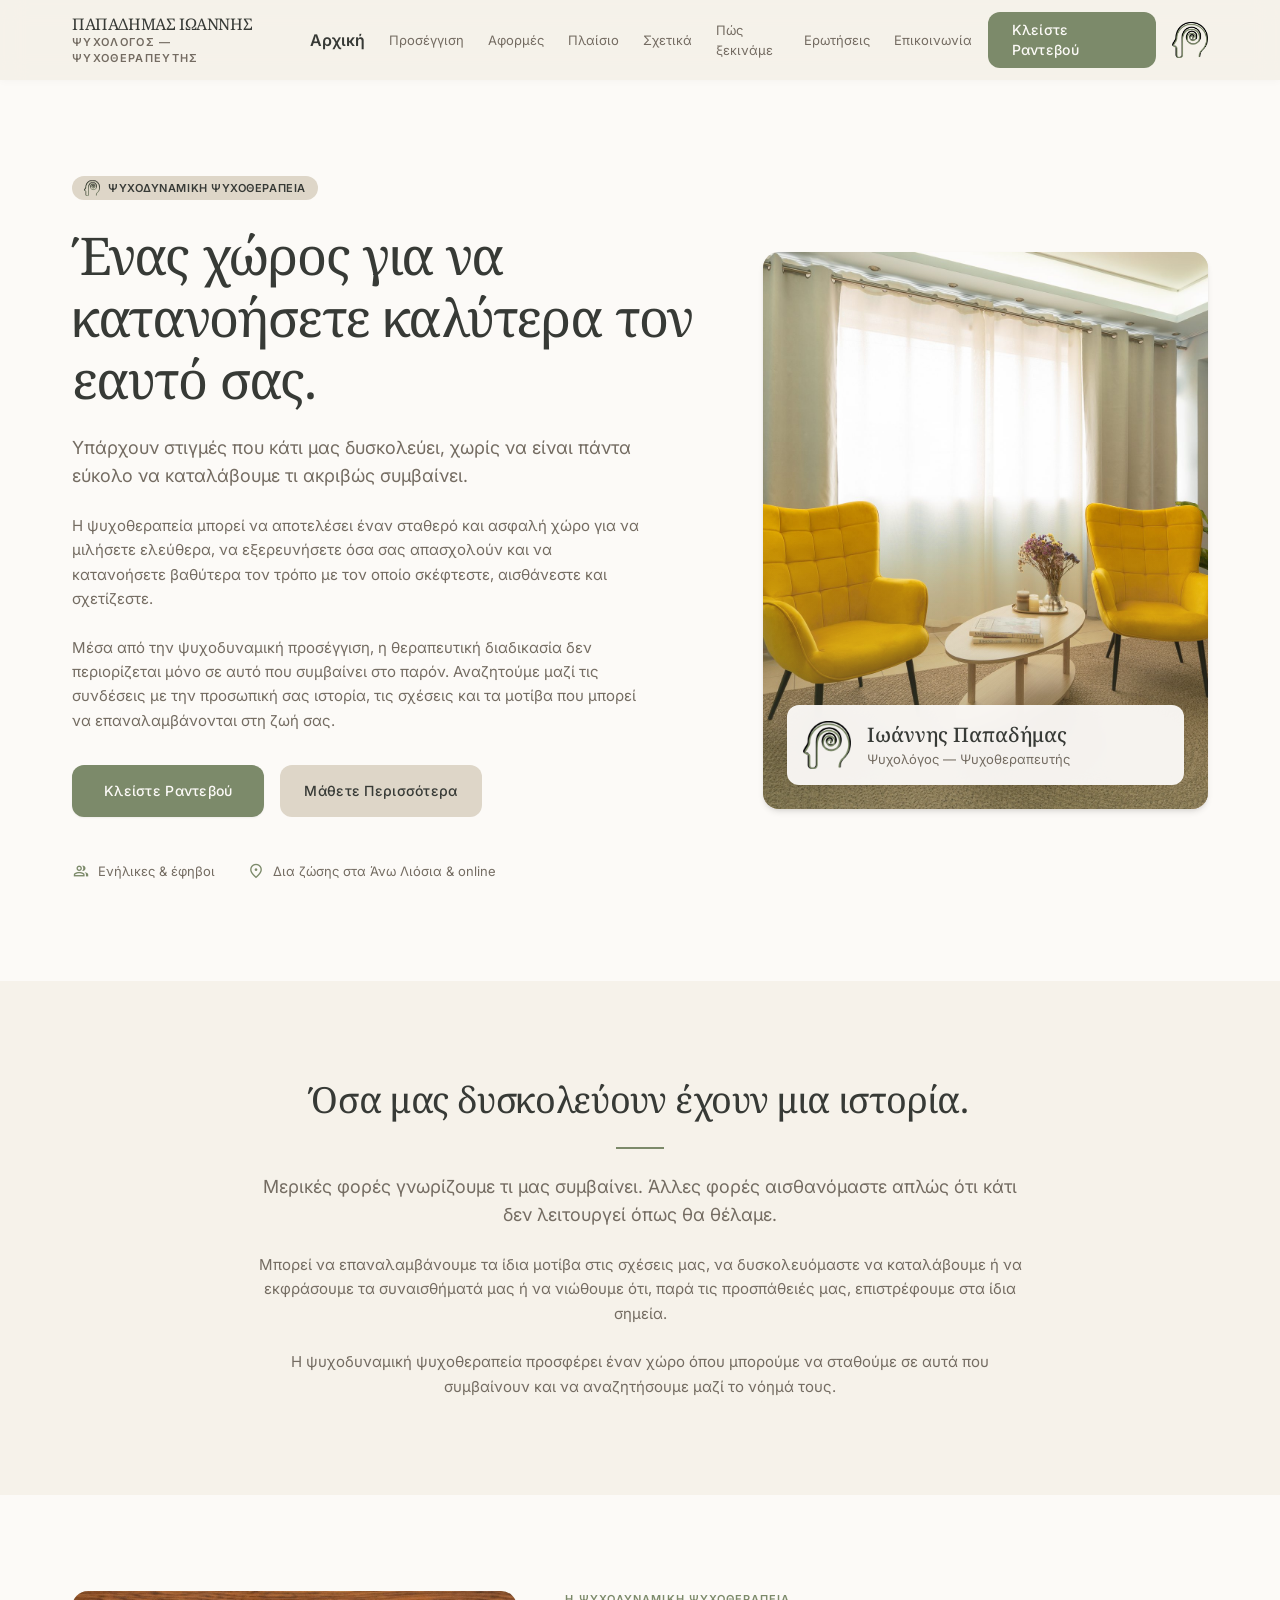
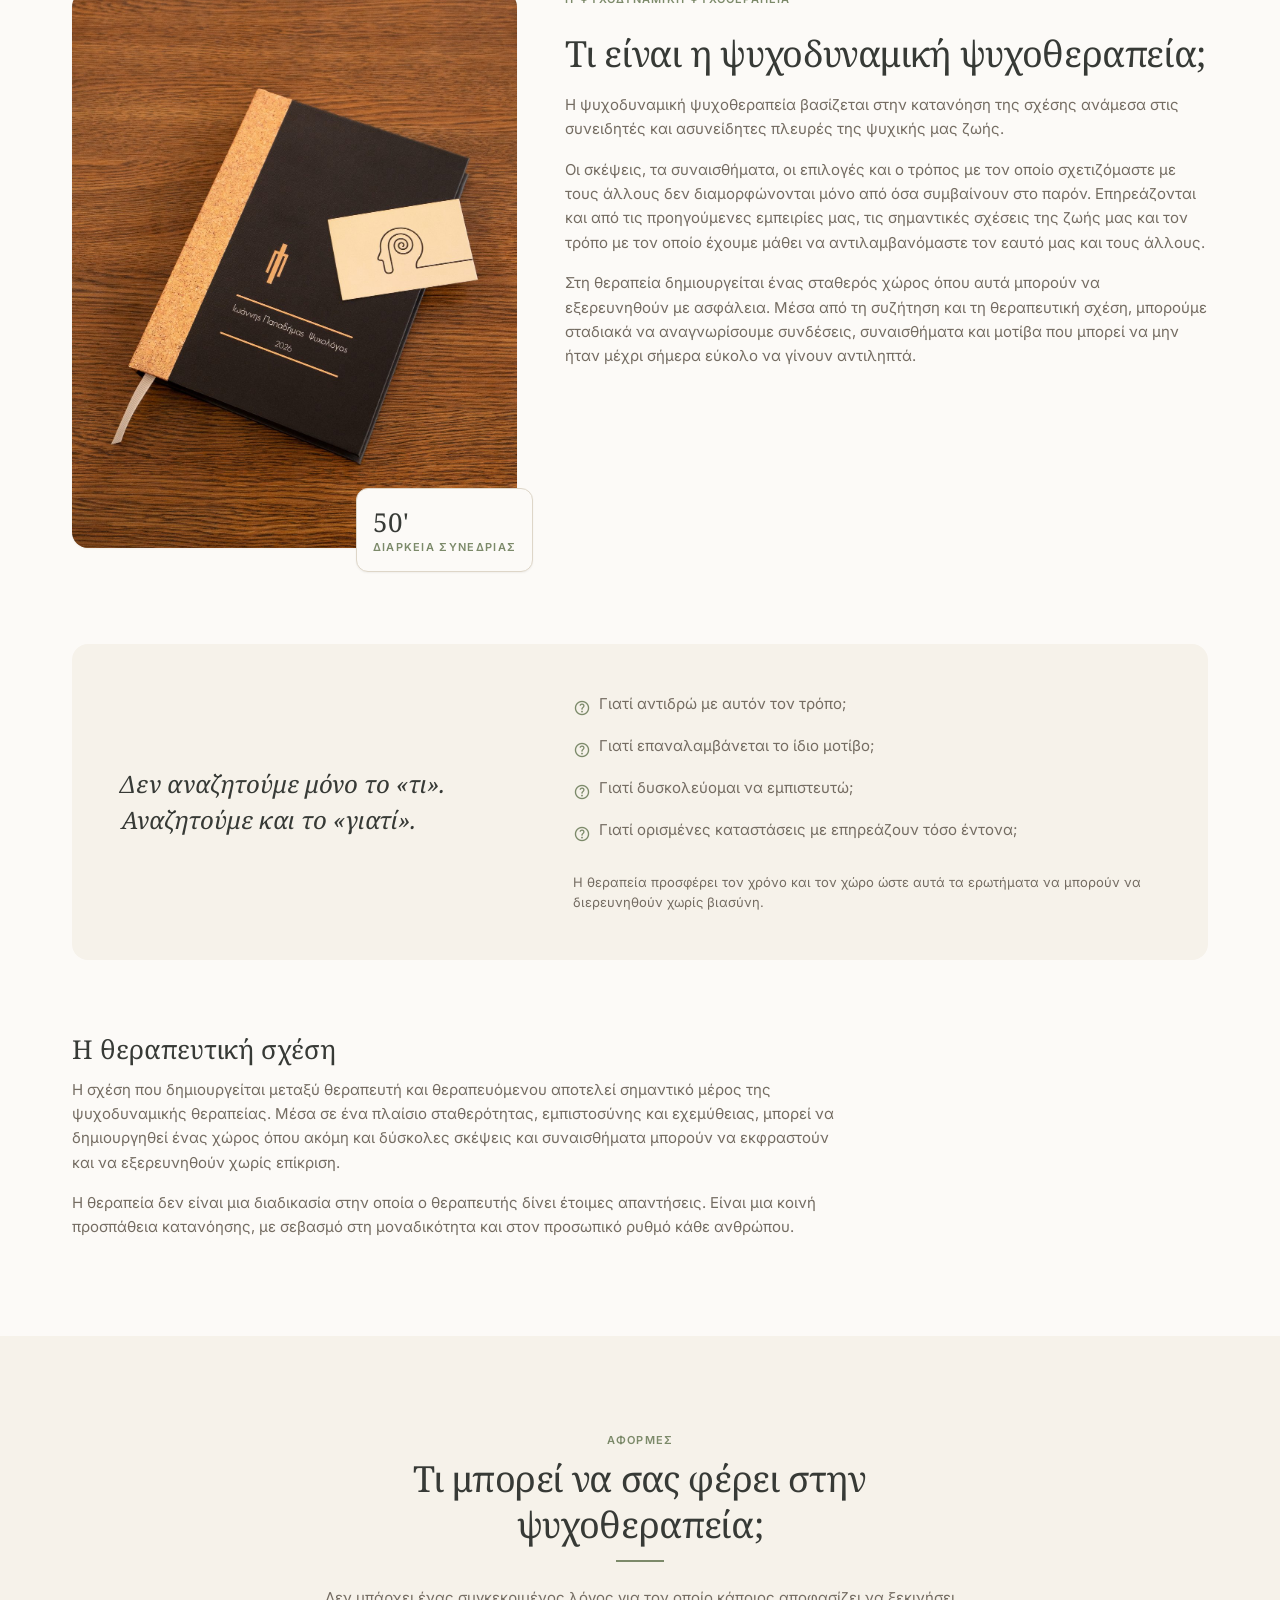
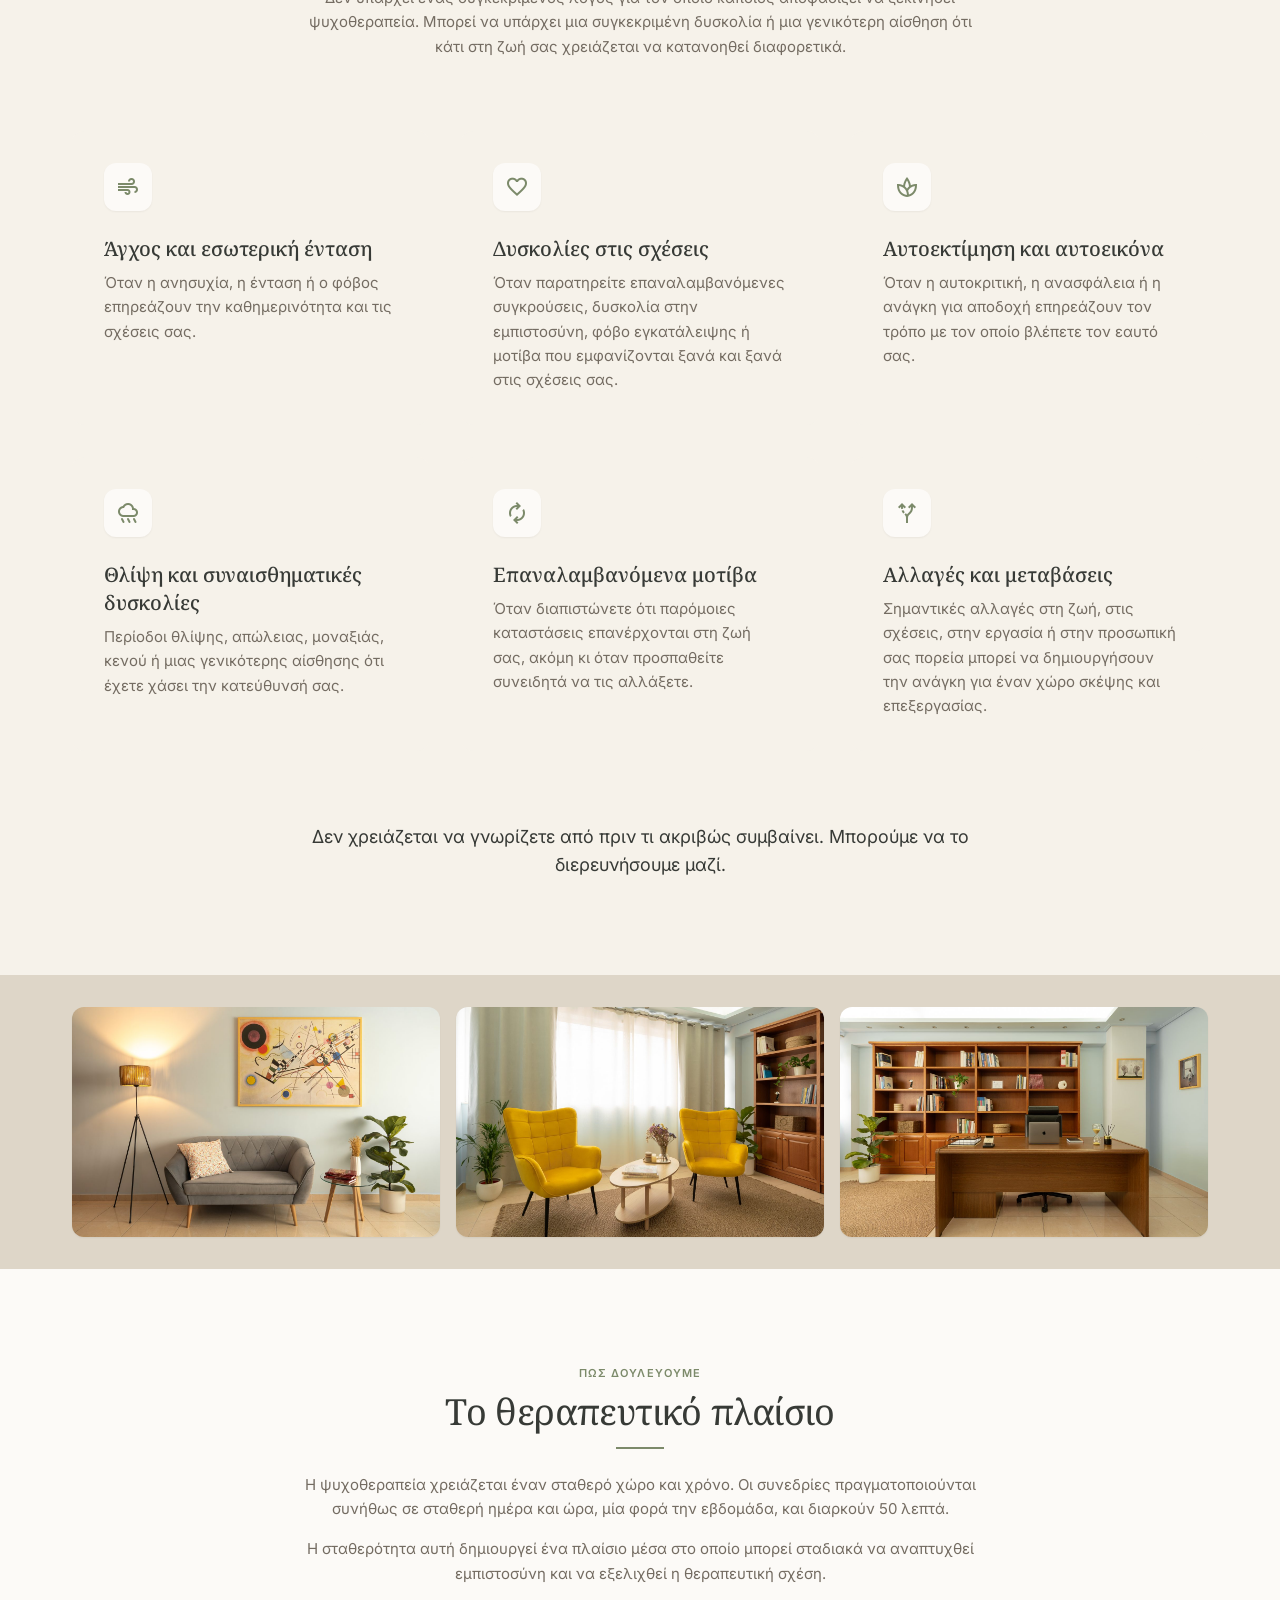
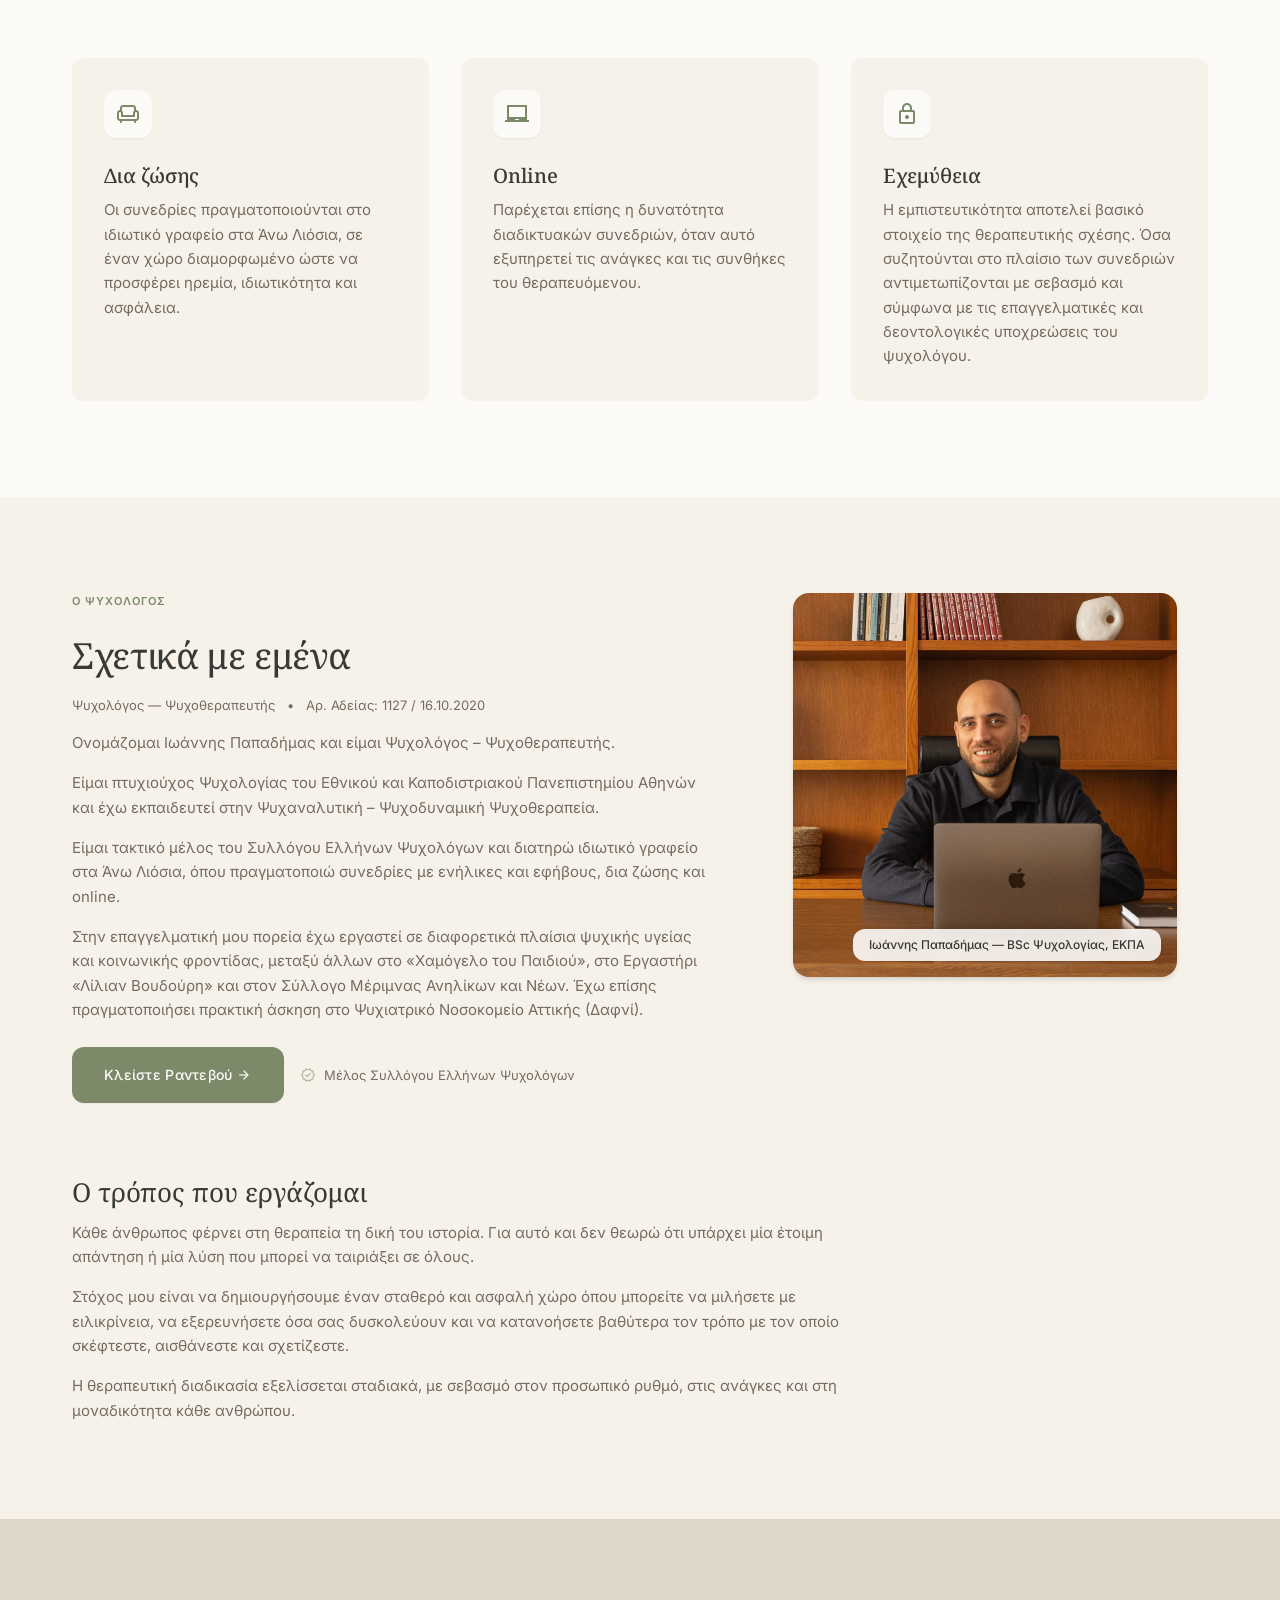
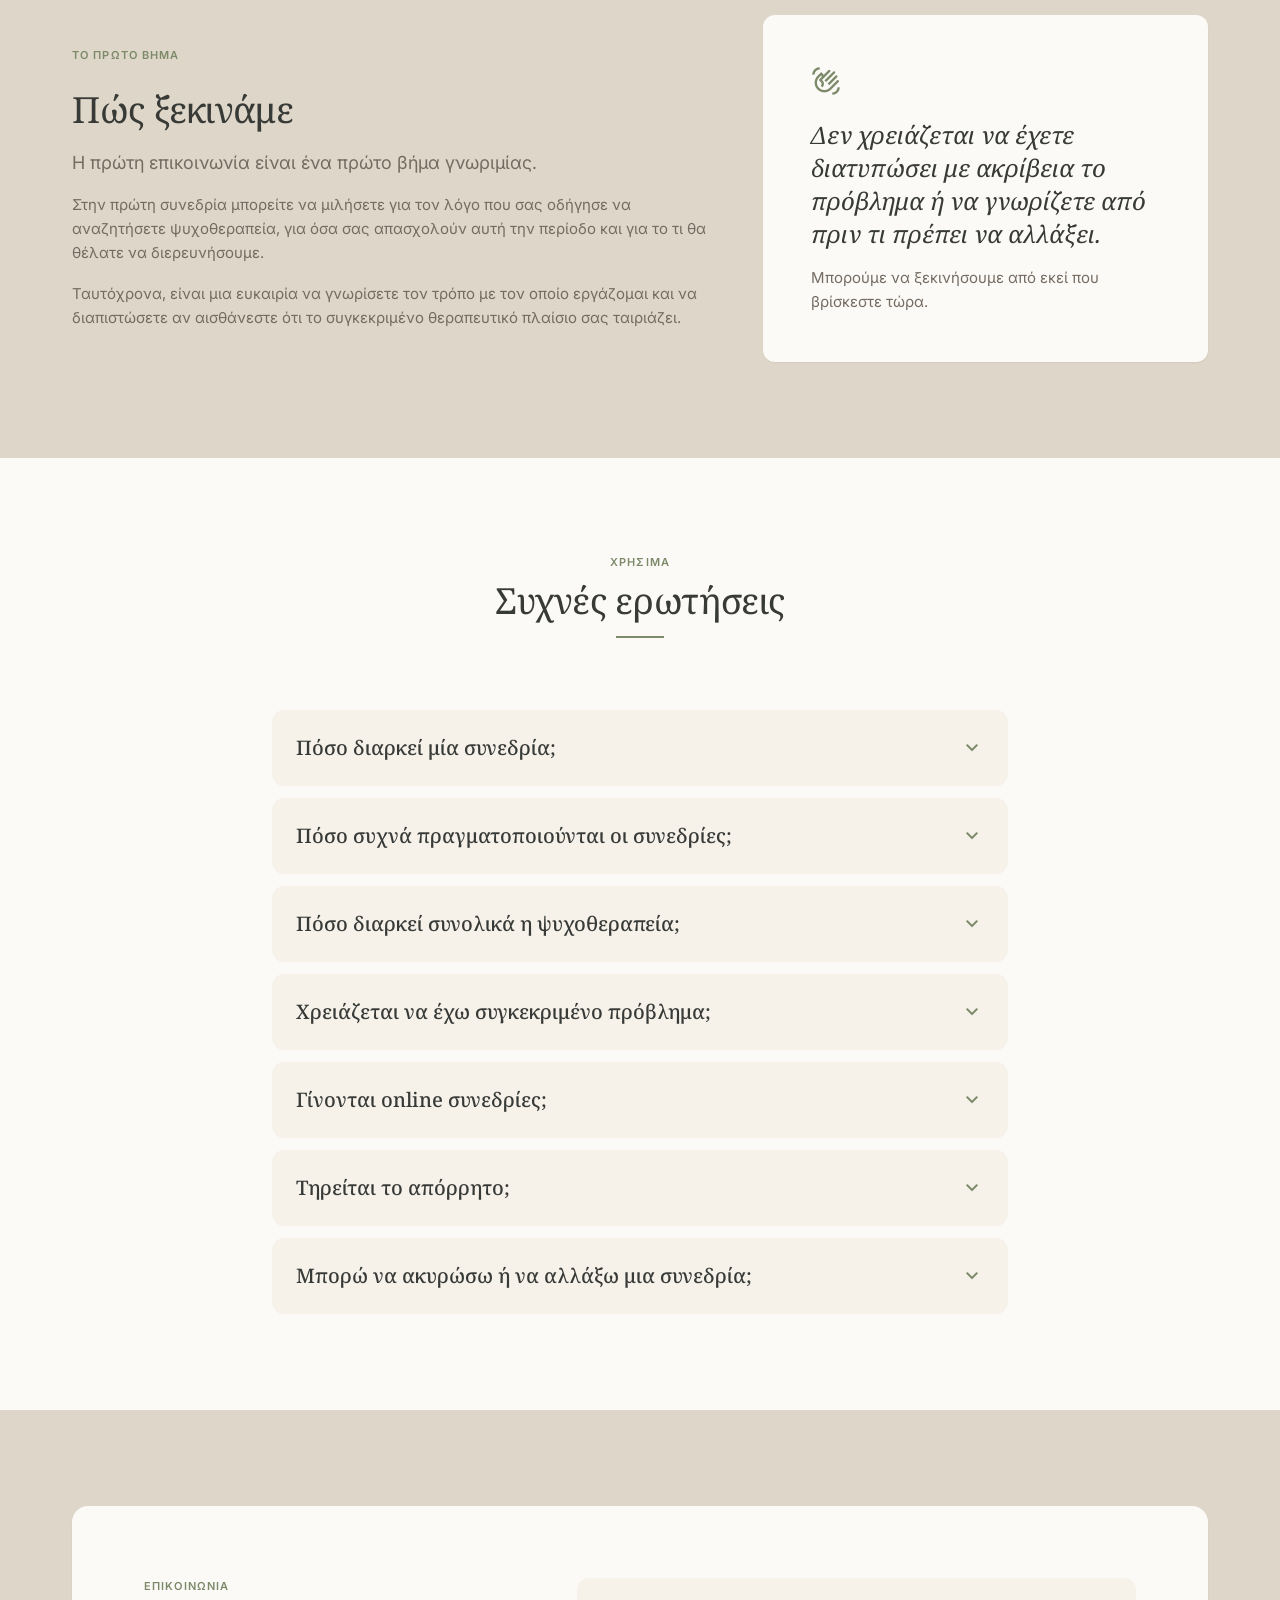
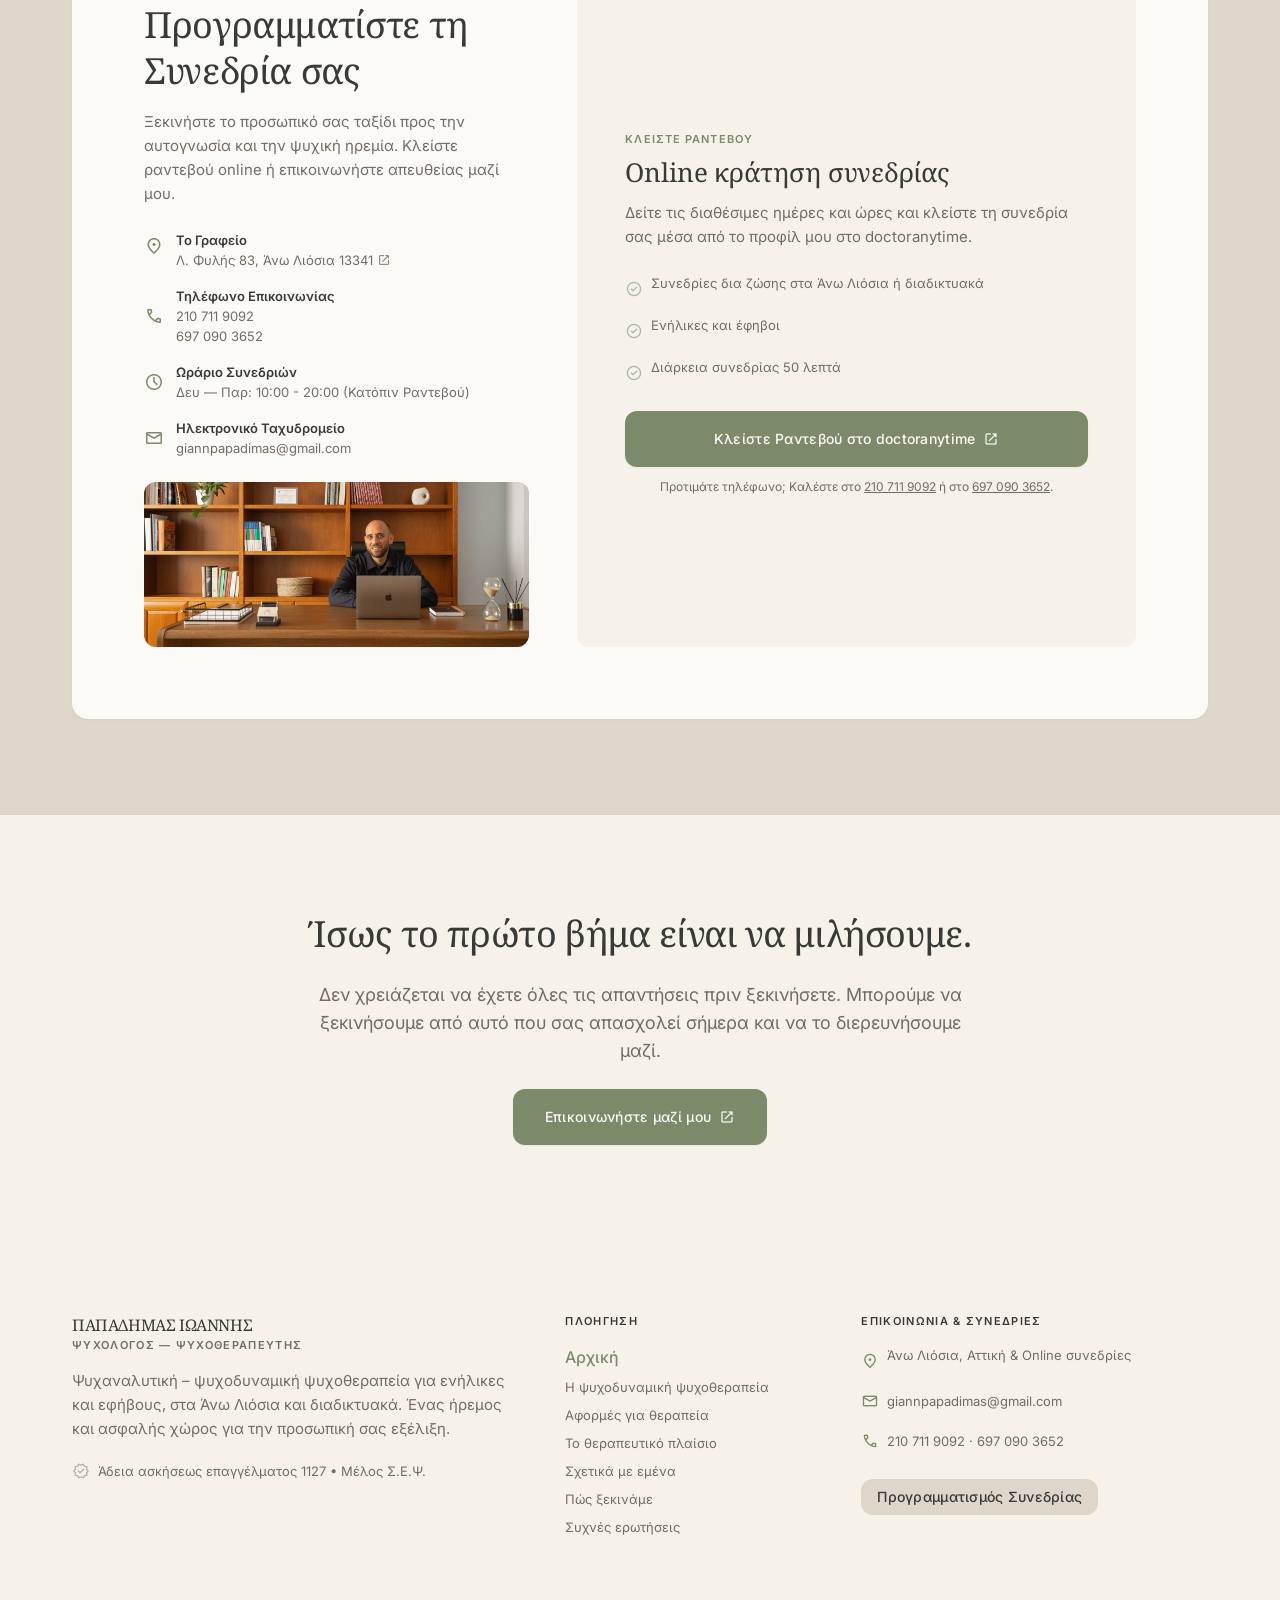
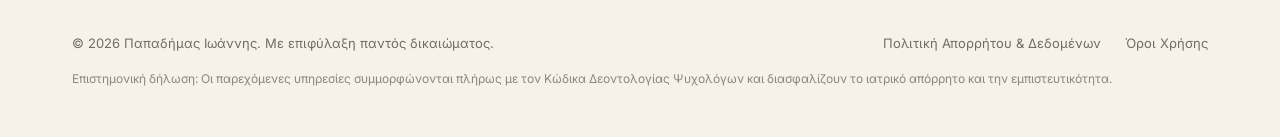
==== commit 619b18c0: "Αφαίρεση της γραμμής για τη συχνότητα από την κάρτα διάρκειας Η κάρτα πάνω στη φωτογραφία κρατά μόνο" ====
--- a/index.html
+++ b/index.html
@@ -138,7 +138,6 @@
 <div class="hidden lg:block absolute -bottom-6 -right-4 max-w-[15rem] p-space-md bg-surface-bright rounded-lg shadow-sm border border-border-subtle">
 <span class="font-headline-md text-headline-md text-text-heading block">50'</span>
 <span class="font-label-eyebrow text-label-eyebrow uppercase text-secondary block">Διαρκεια συνεδριας</span>
-<span class="font-body-sm text-body-sm text-text-muted">Σε σταθερή ημέρα και ώρα, μία φορά την εβδομάδα.</span>
 </div>
 </div>
 <div class="lg:col-span-7 flex flex-col gap-space-md">
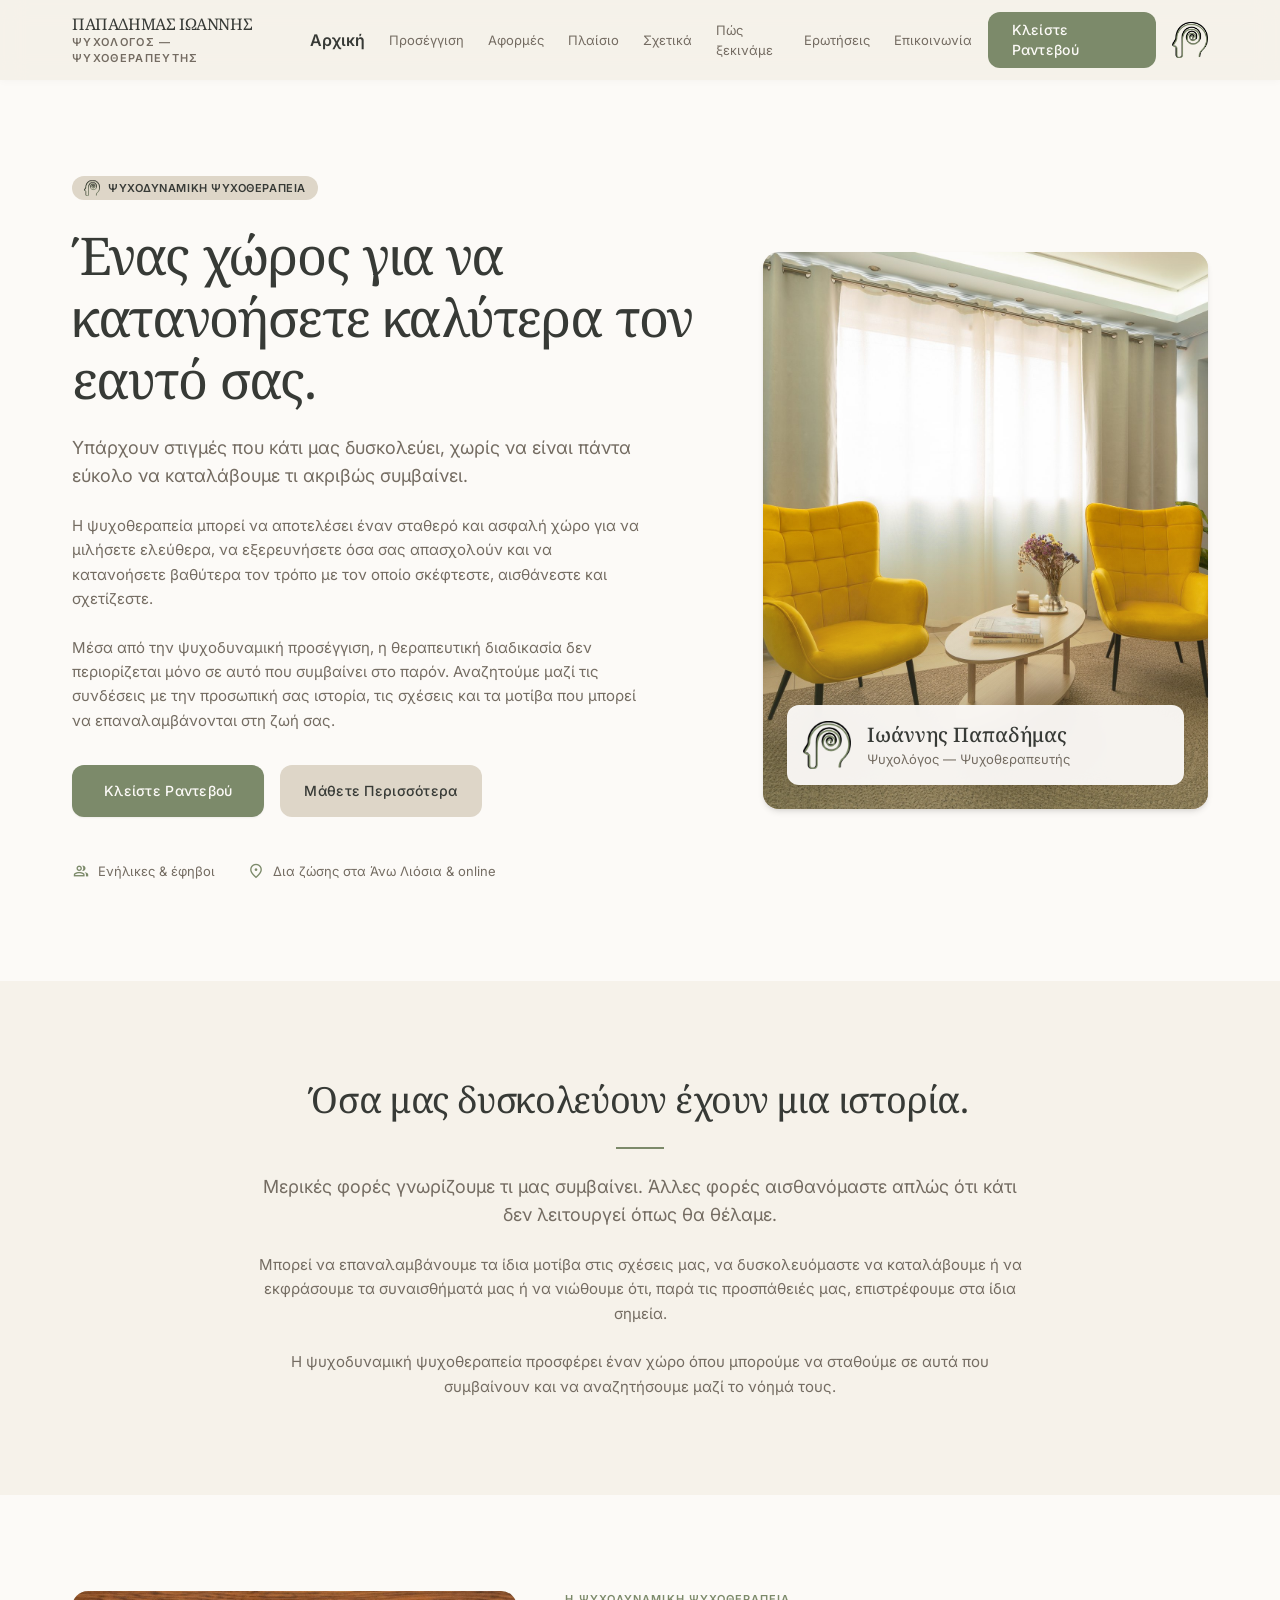
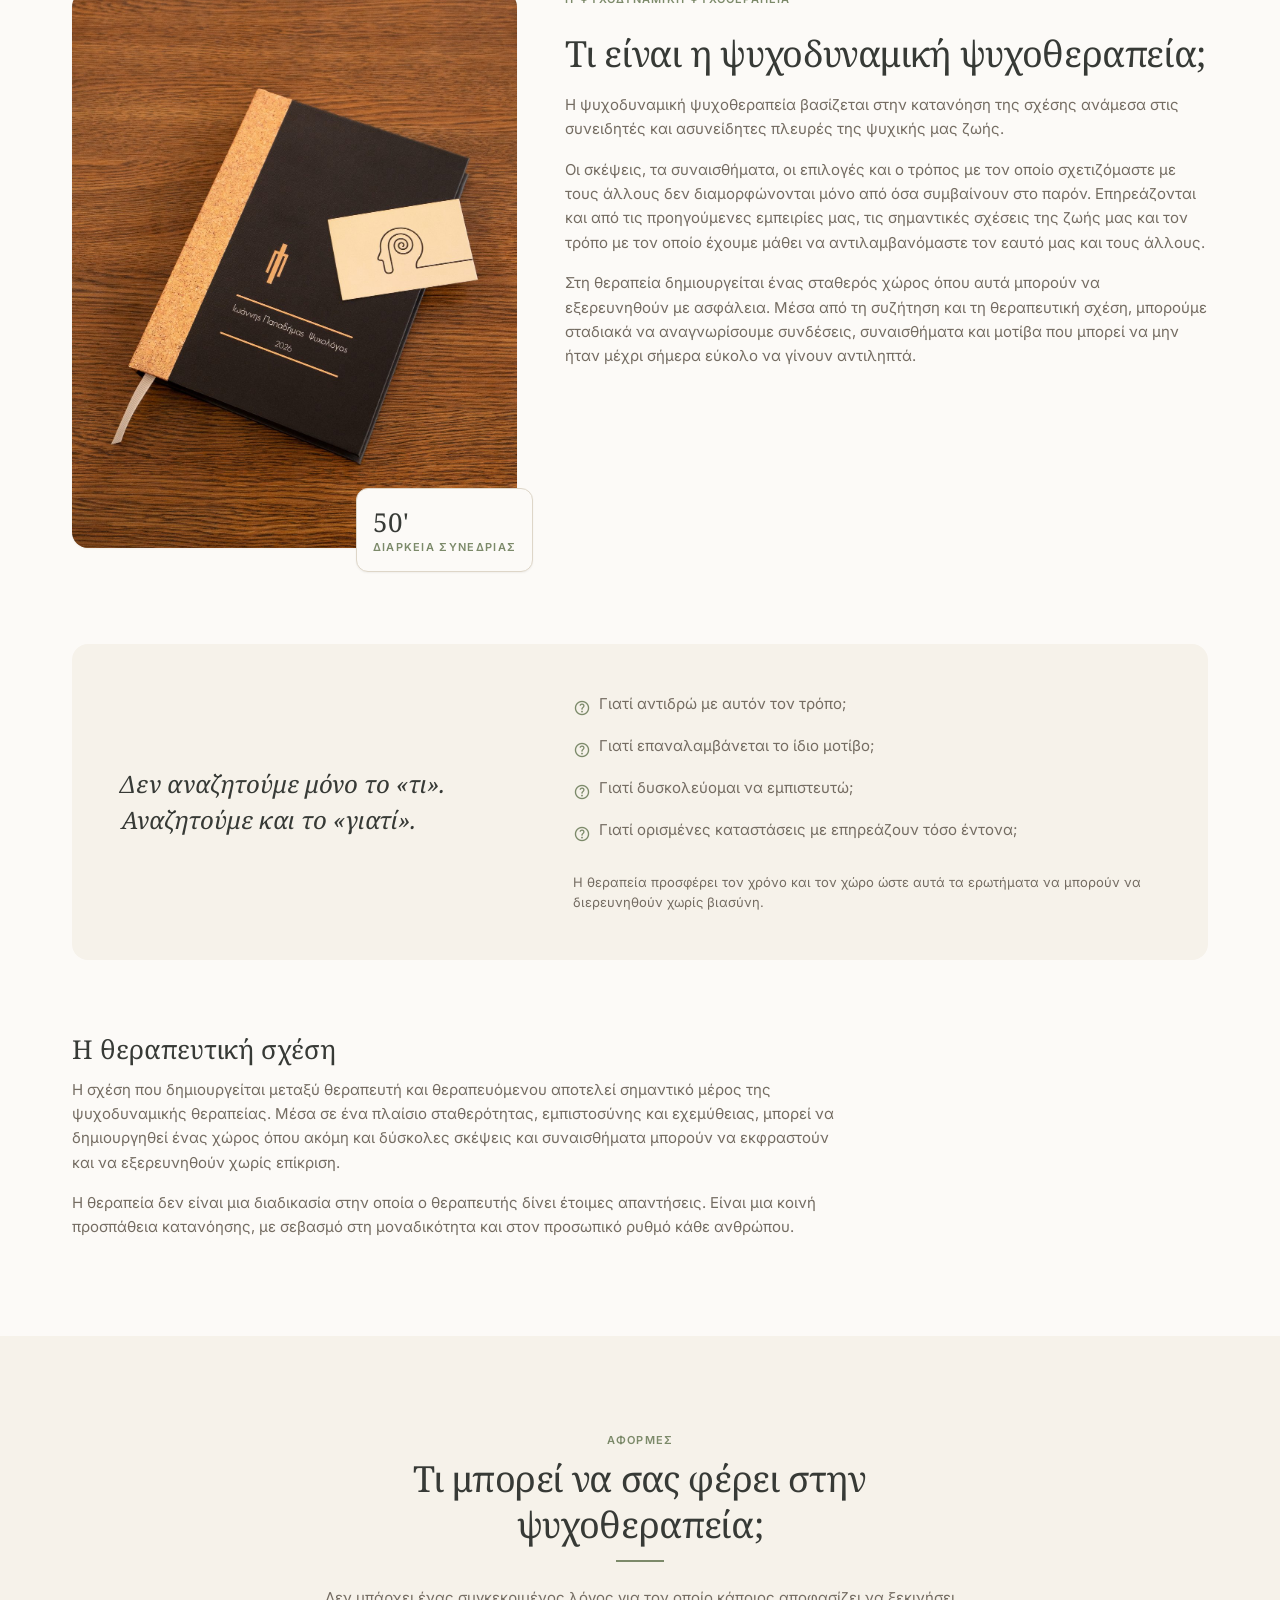
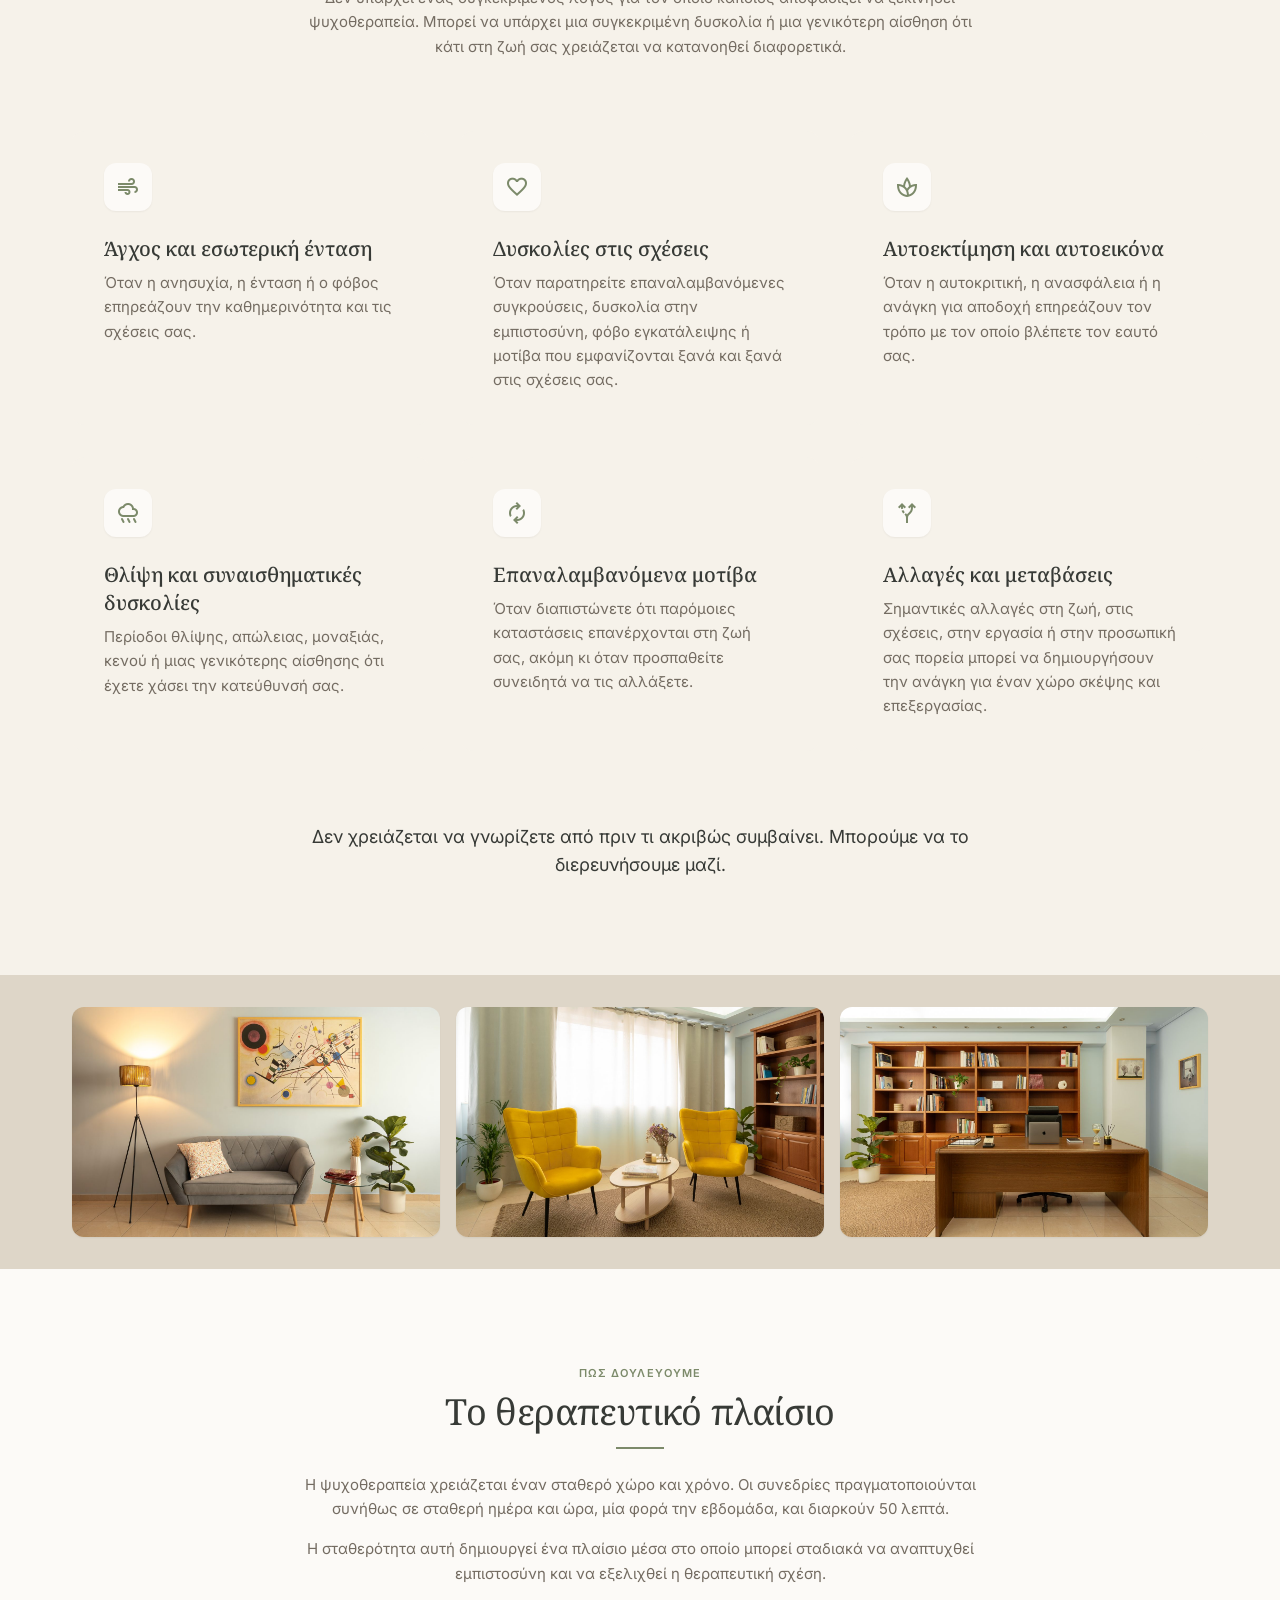
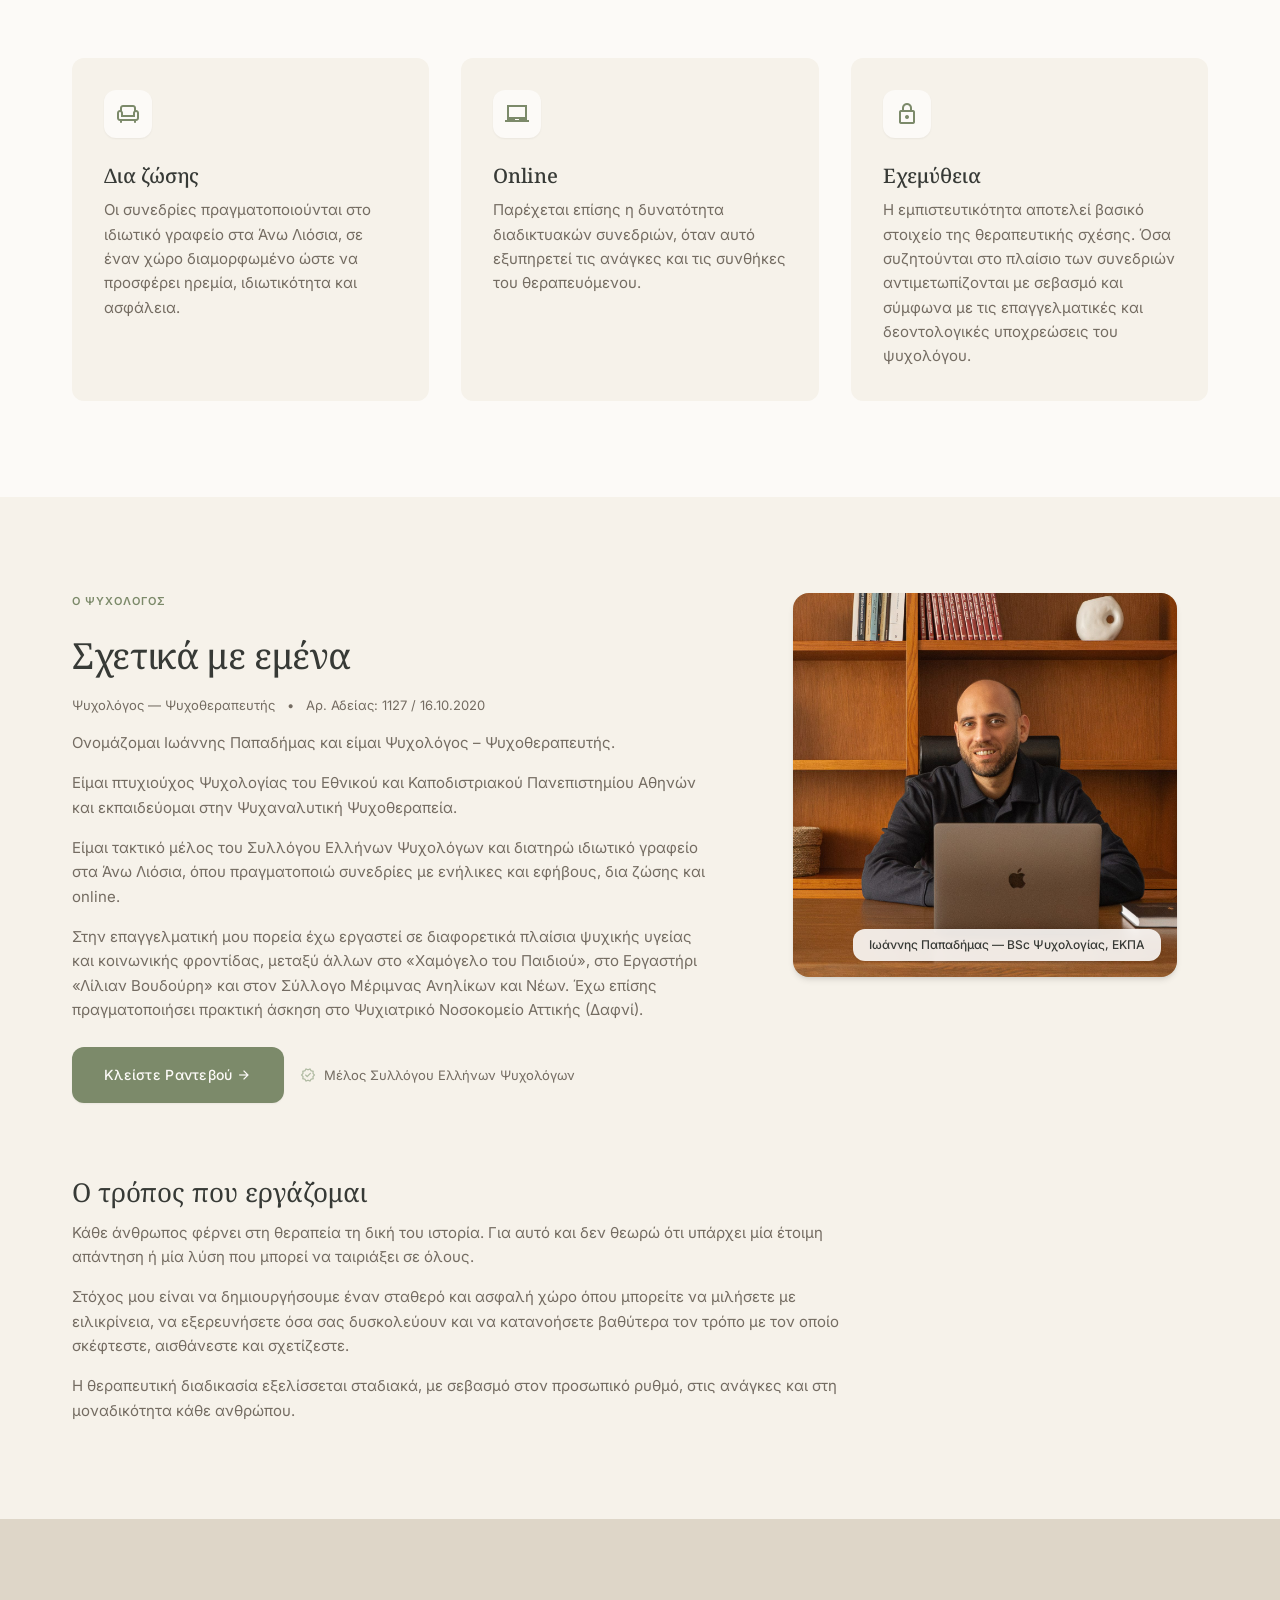
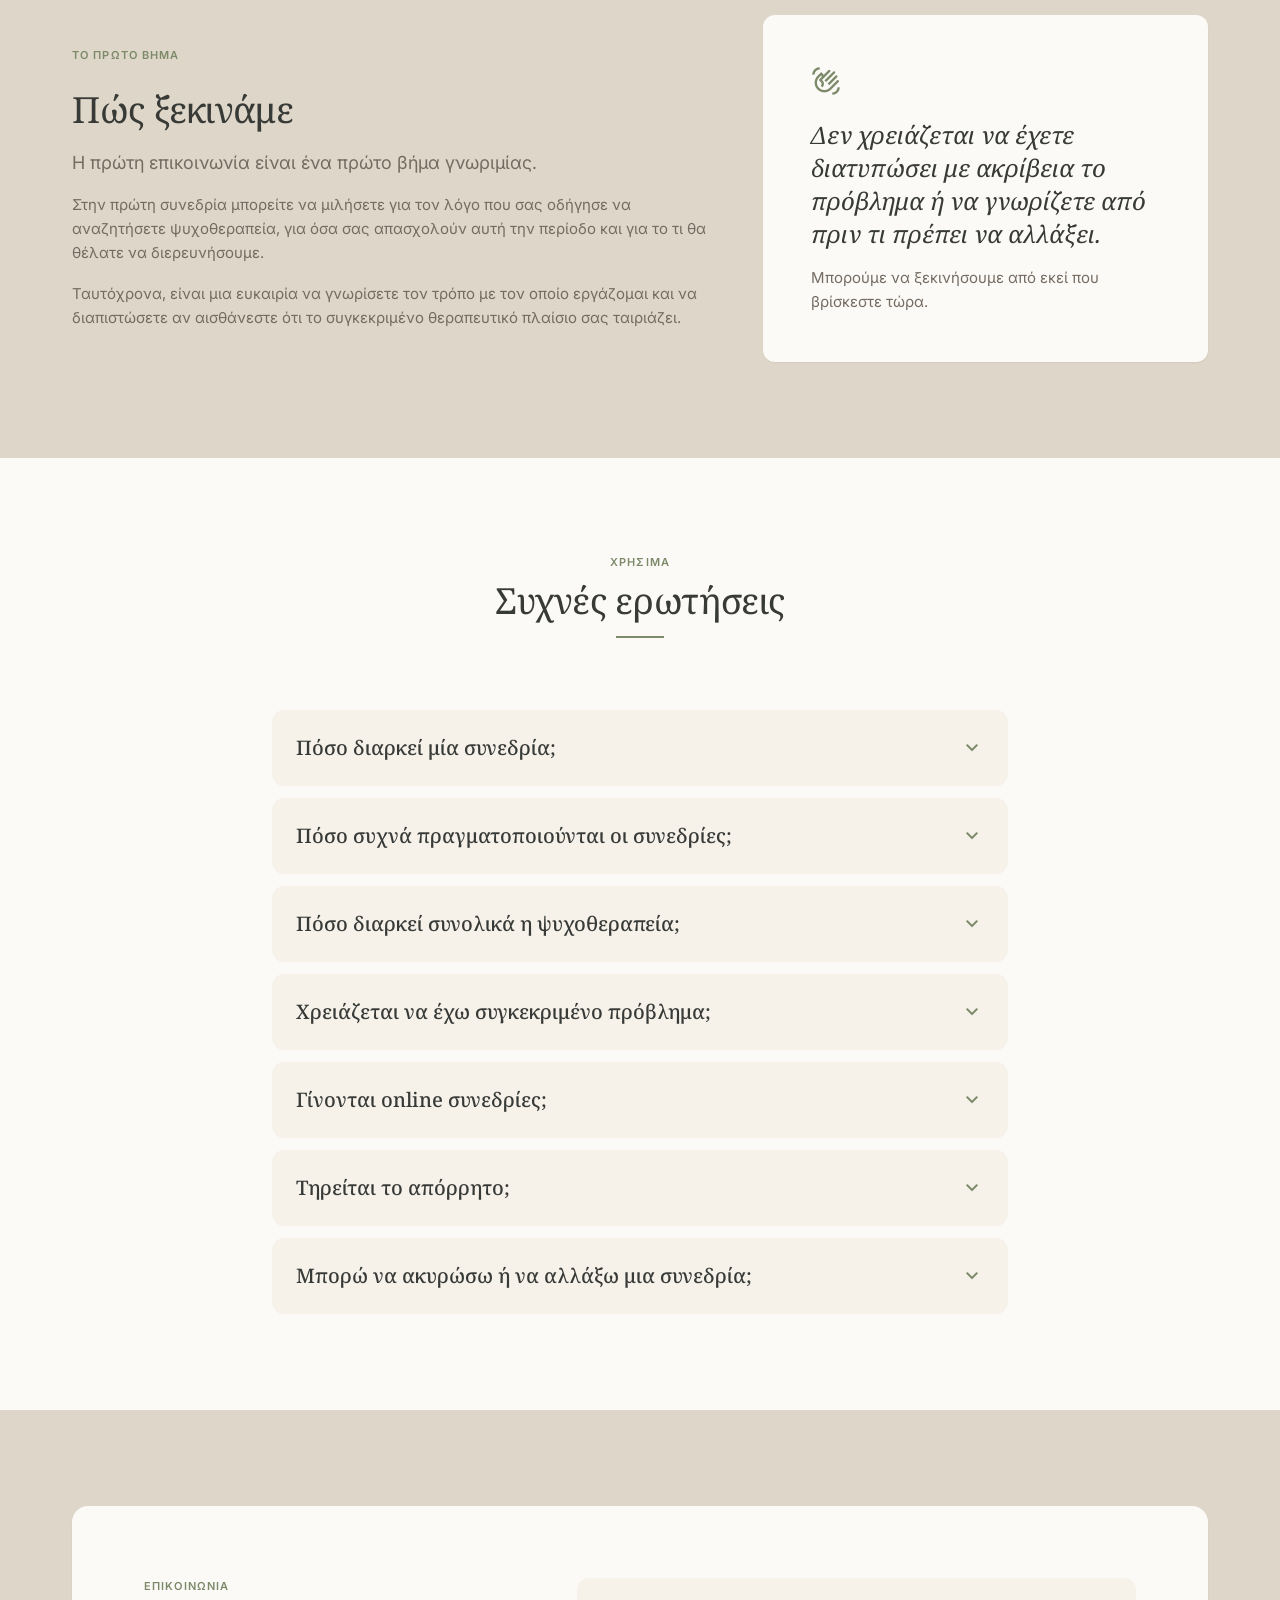
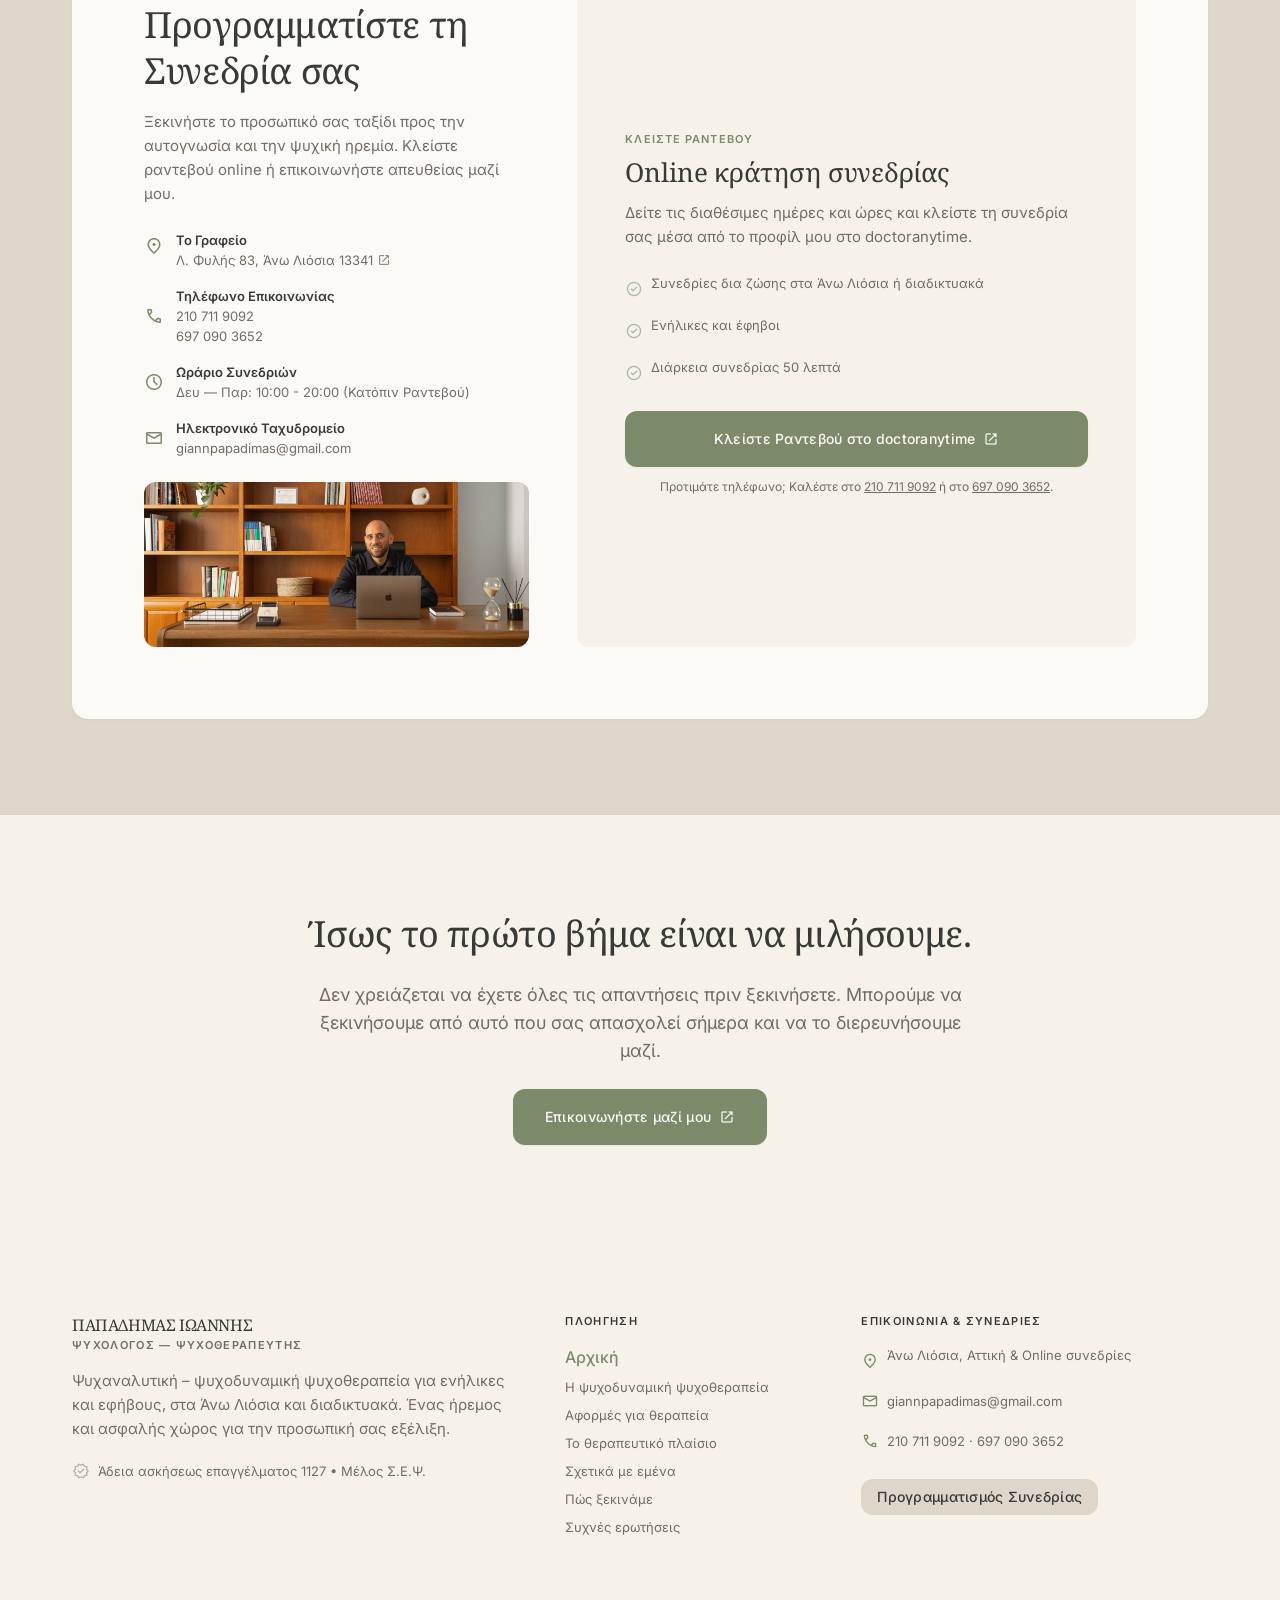
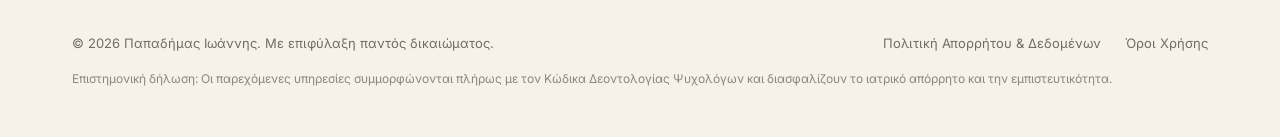
==== commit 951f3dc4: "Διόρθωση της εκπαίδευσης στο «Σχετικά με εμένα» «έχω εκπαιδευτεί στην Ψυχαναλυτική – Ψυχοδυναμική Ψυ" ====
--- a/index.html
+++ b/index.html
@@ -317,7 +317,7 @@
 Ονομάζομαι Ιωάννης Παπαδήμας και είμαι Ψυχολόγος – Ψυχοθεραπευτής.
 </p>
 <p class="font-body-md text-body-md text-text-body leading-relaxed">
-Είμαι πτυχιούχος Ψυχολογίας του Εθνικού και Καποδιστριακού Πανεπιστημίου Αθηνών και έχω εκπαιδευτεί στην Ψυχαναλυτική – Ψυχοδυναμική Ψυχοθεραπεία.
+Είμαι πτυχιούχος Ψυχολογίας του Εθνικού και Καποδιστριακού Πανεπιστημίου Αθηνών και εκπαιδεύομαι στην Ψυχαναλυτική Ψυχοθεραπεία.
 </p>
 <p class="font-body-md text-body-md text-text-body leading-relaxed">
 Είμαι τακτικό μέλος του Συλλόγου Ελλήνων Ψυχολόγων και διατηρώ ιδιωτικό γραφείο στα Άνω Λιόσια, όπου πραγματοποιώ συνεδρίες με ενήλικες και εφήβους, δια ζώσης και online.
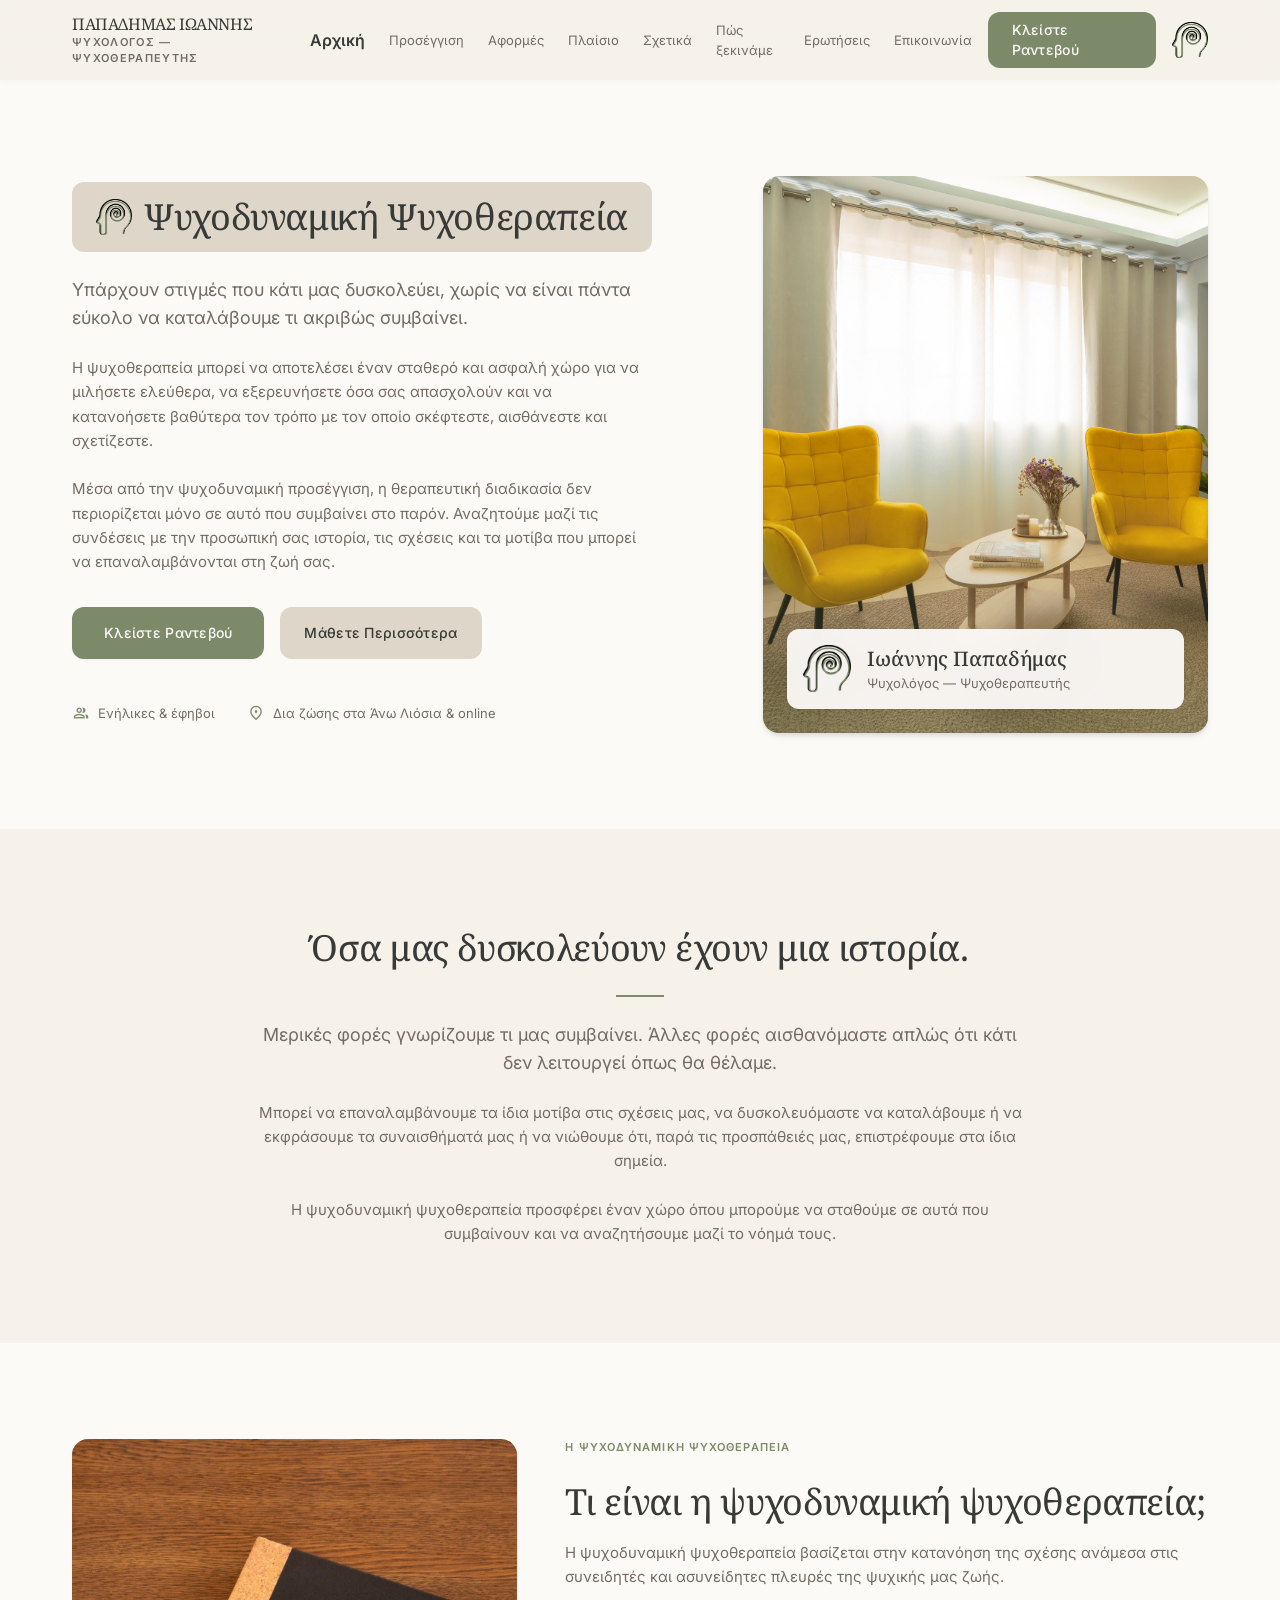
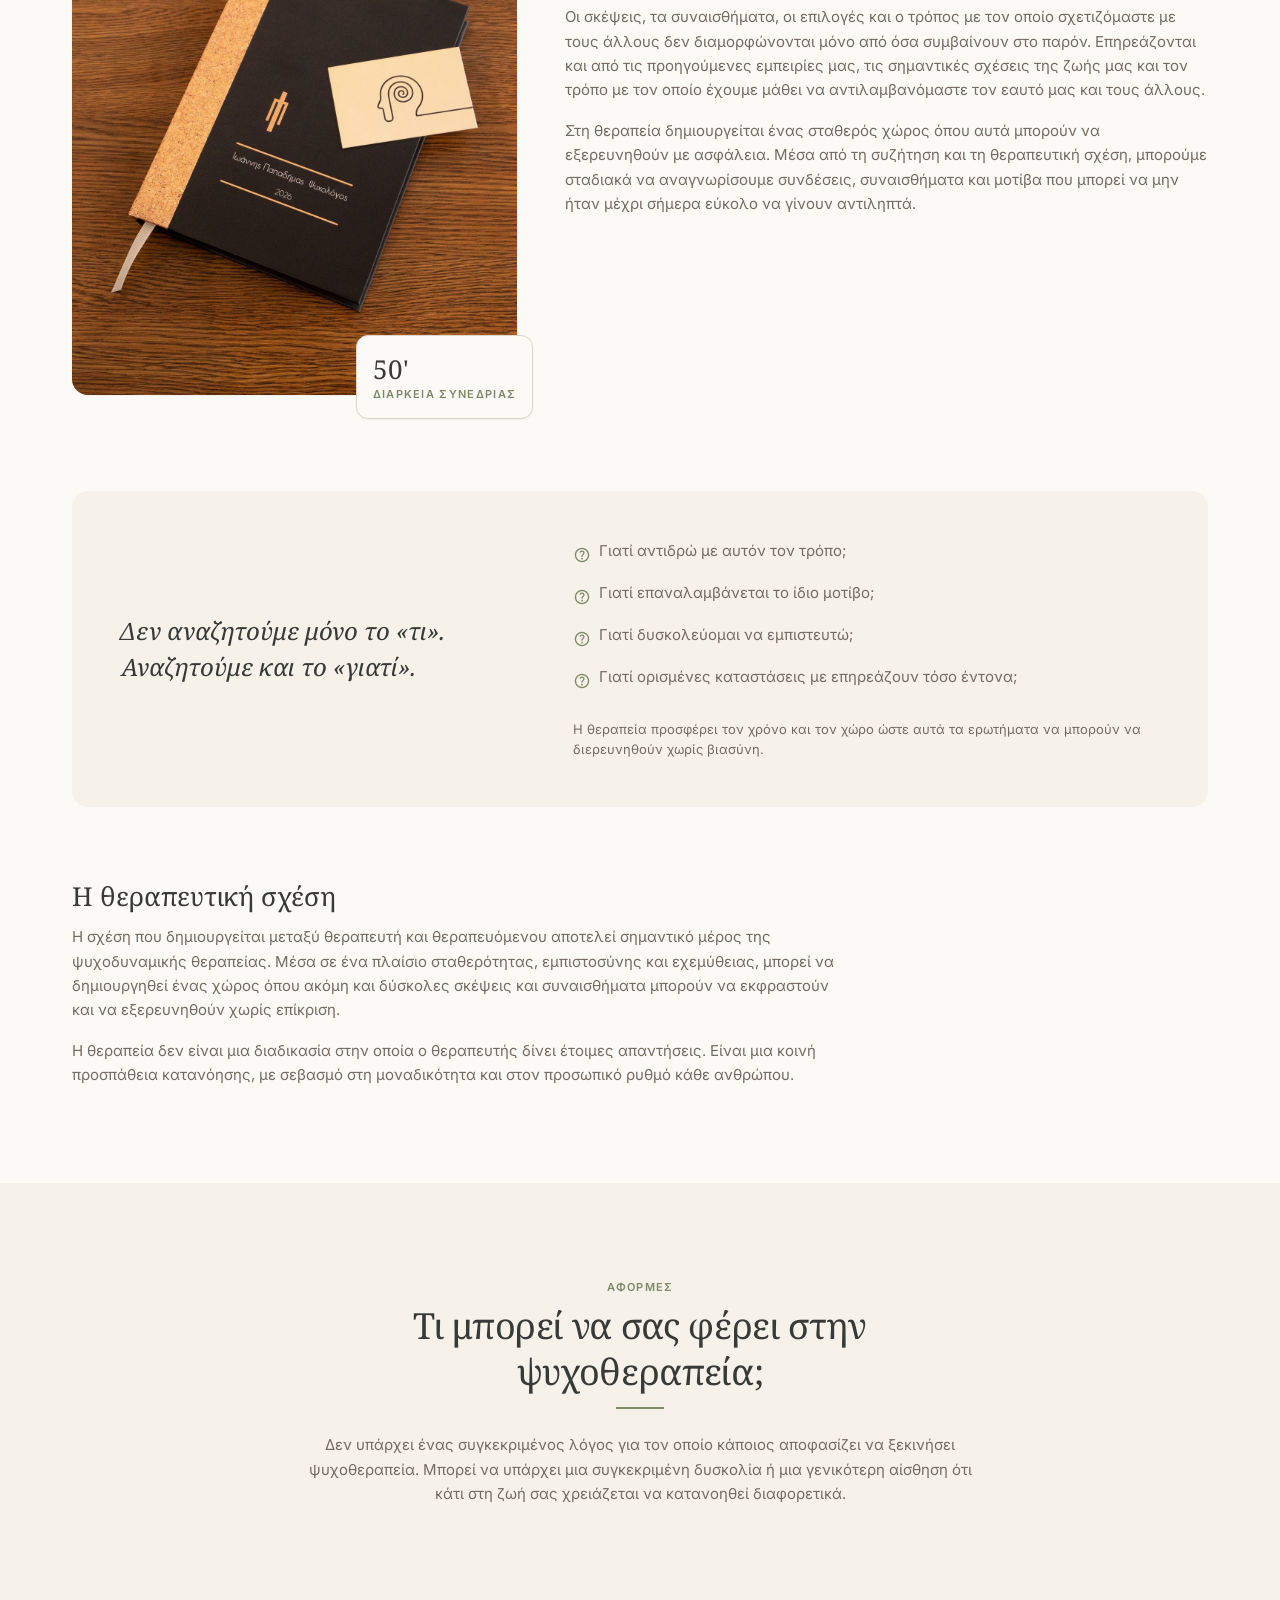
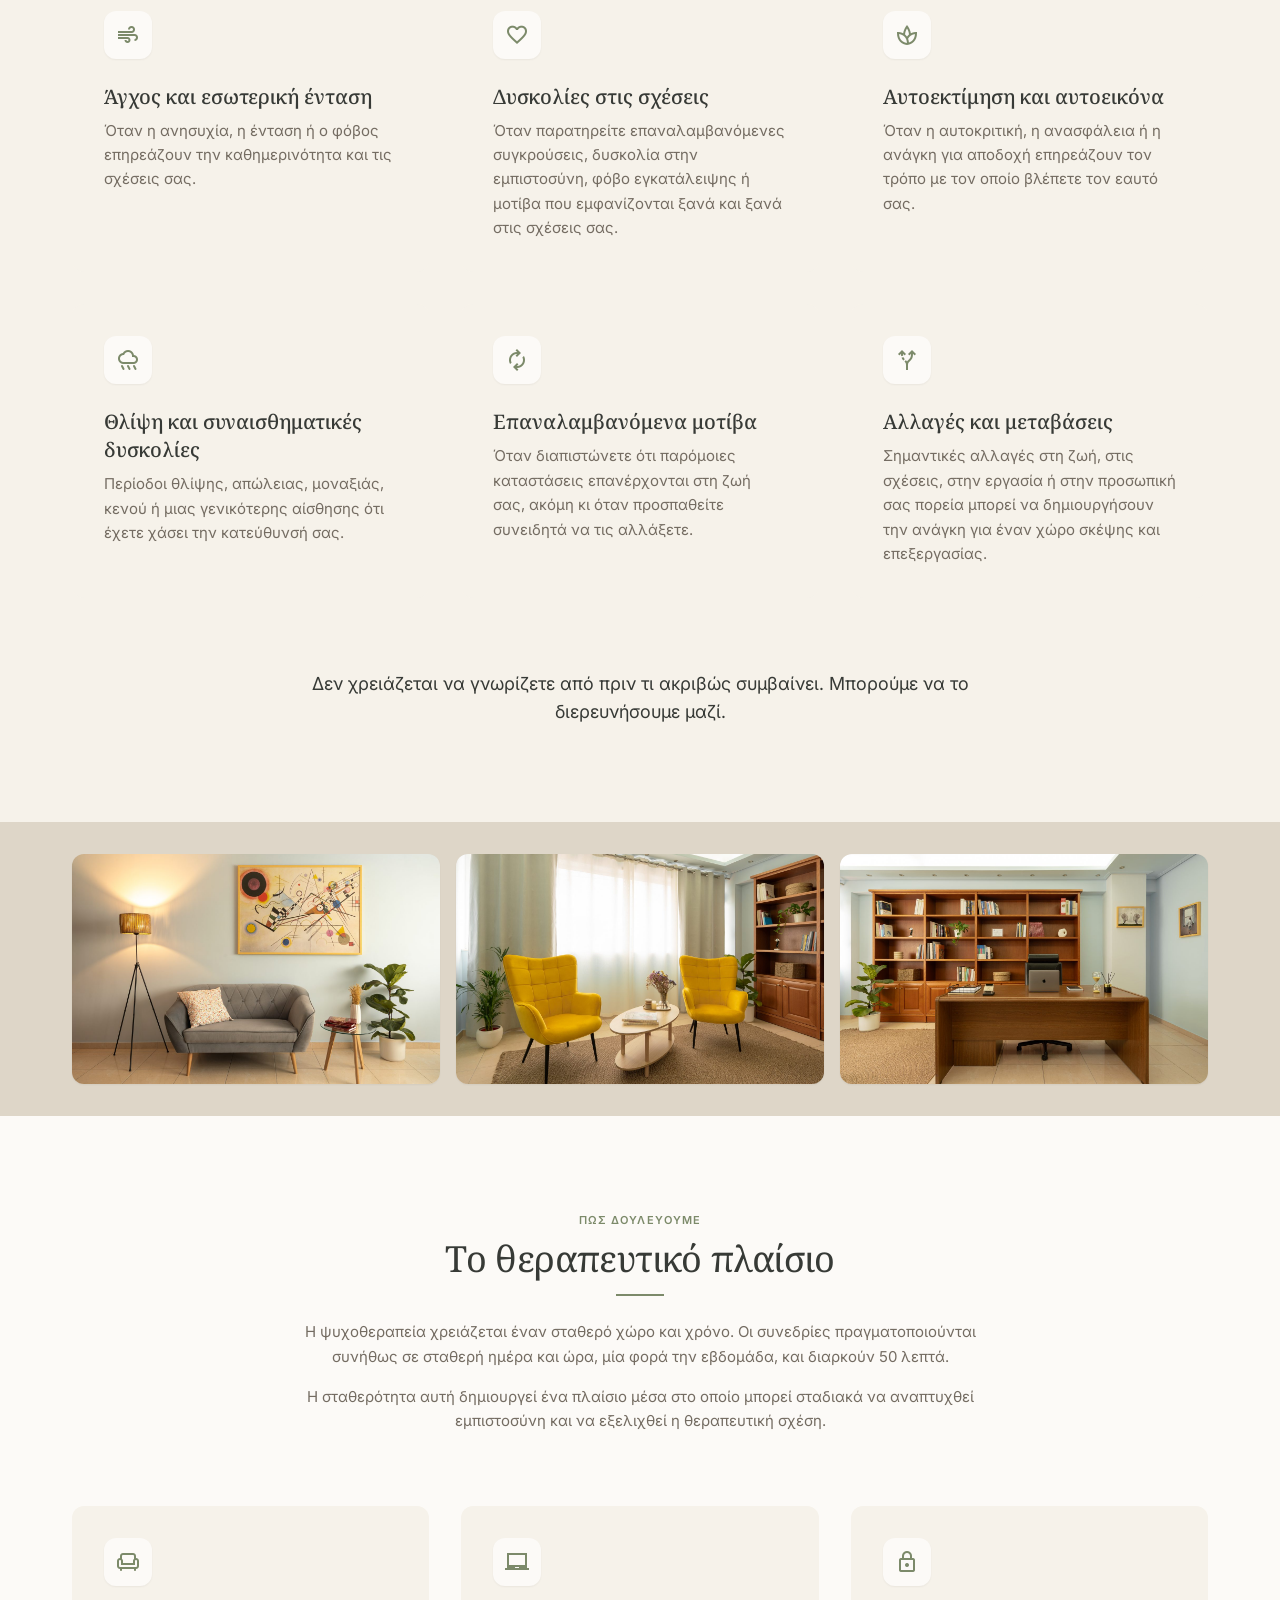
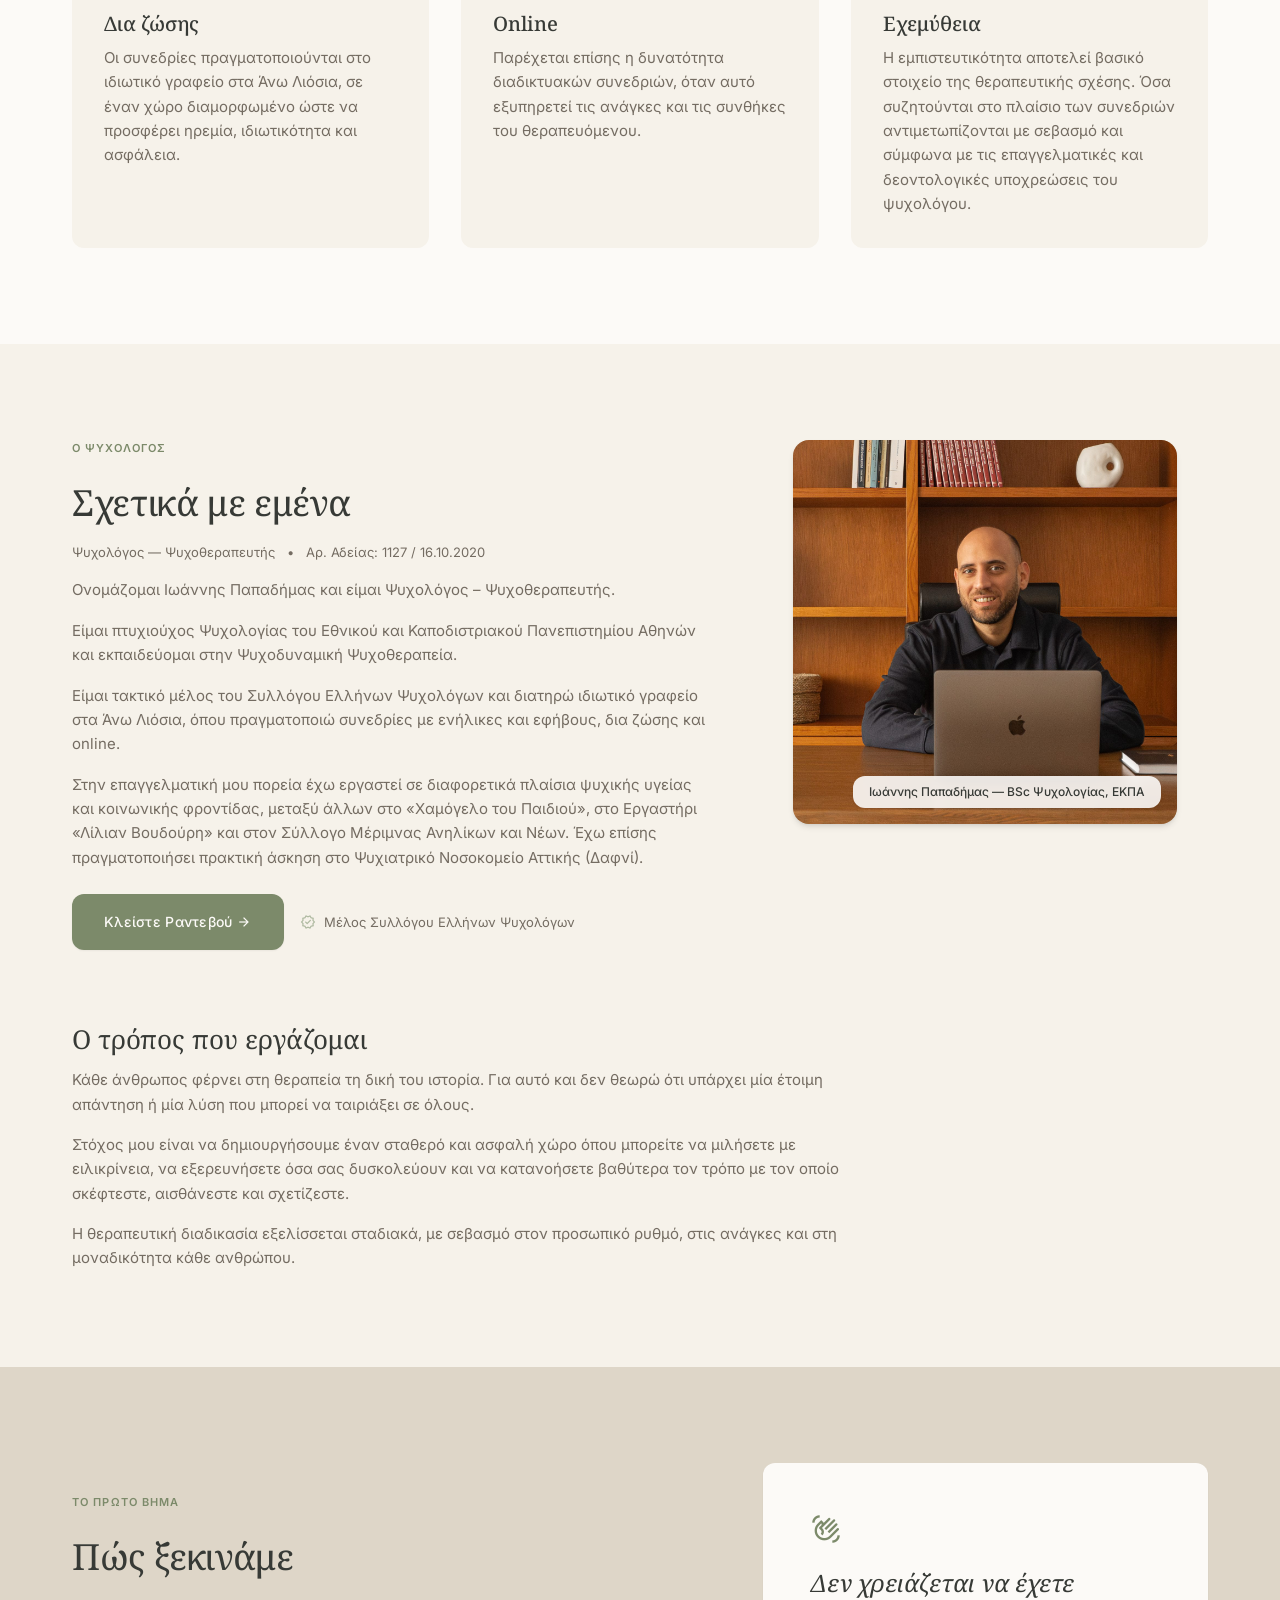
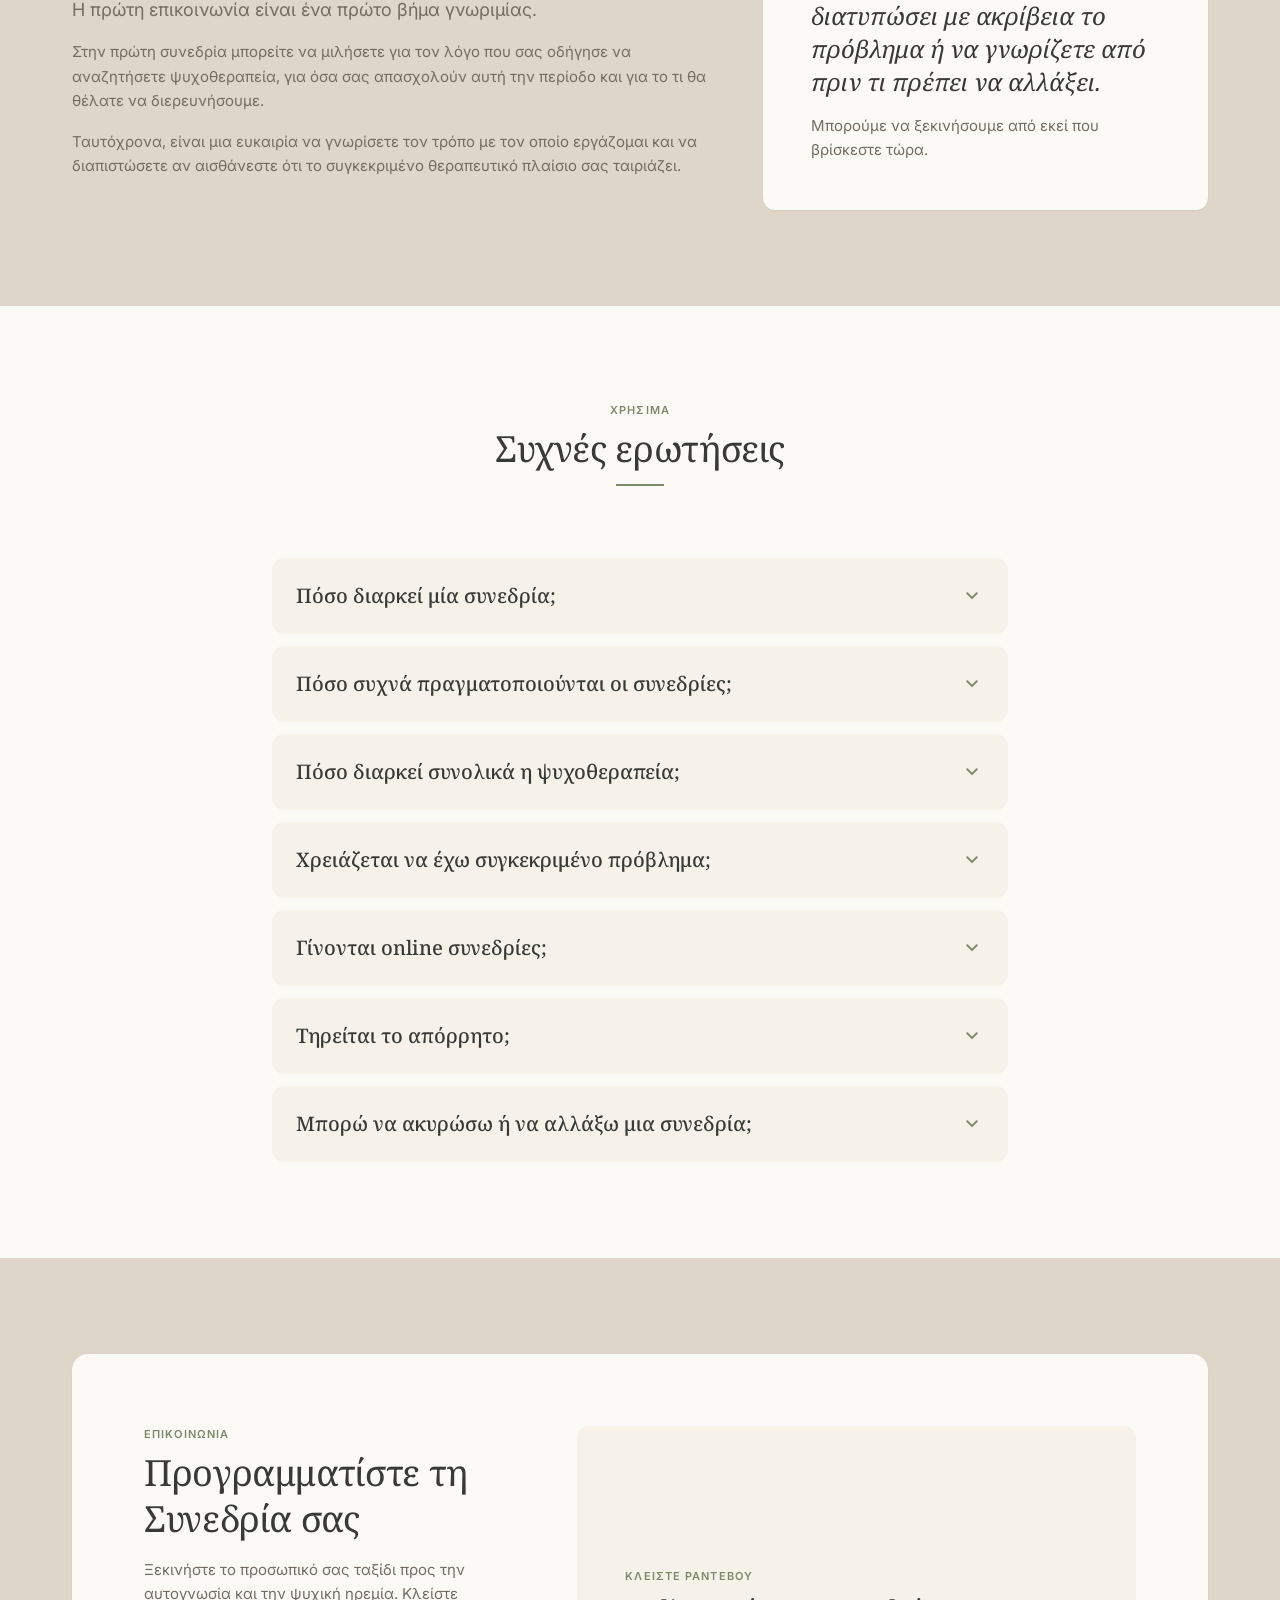
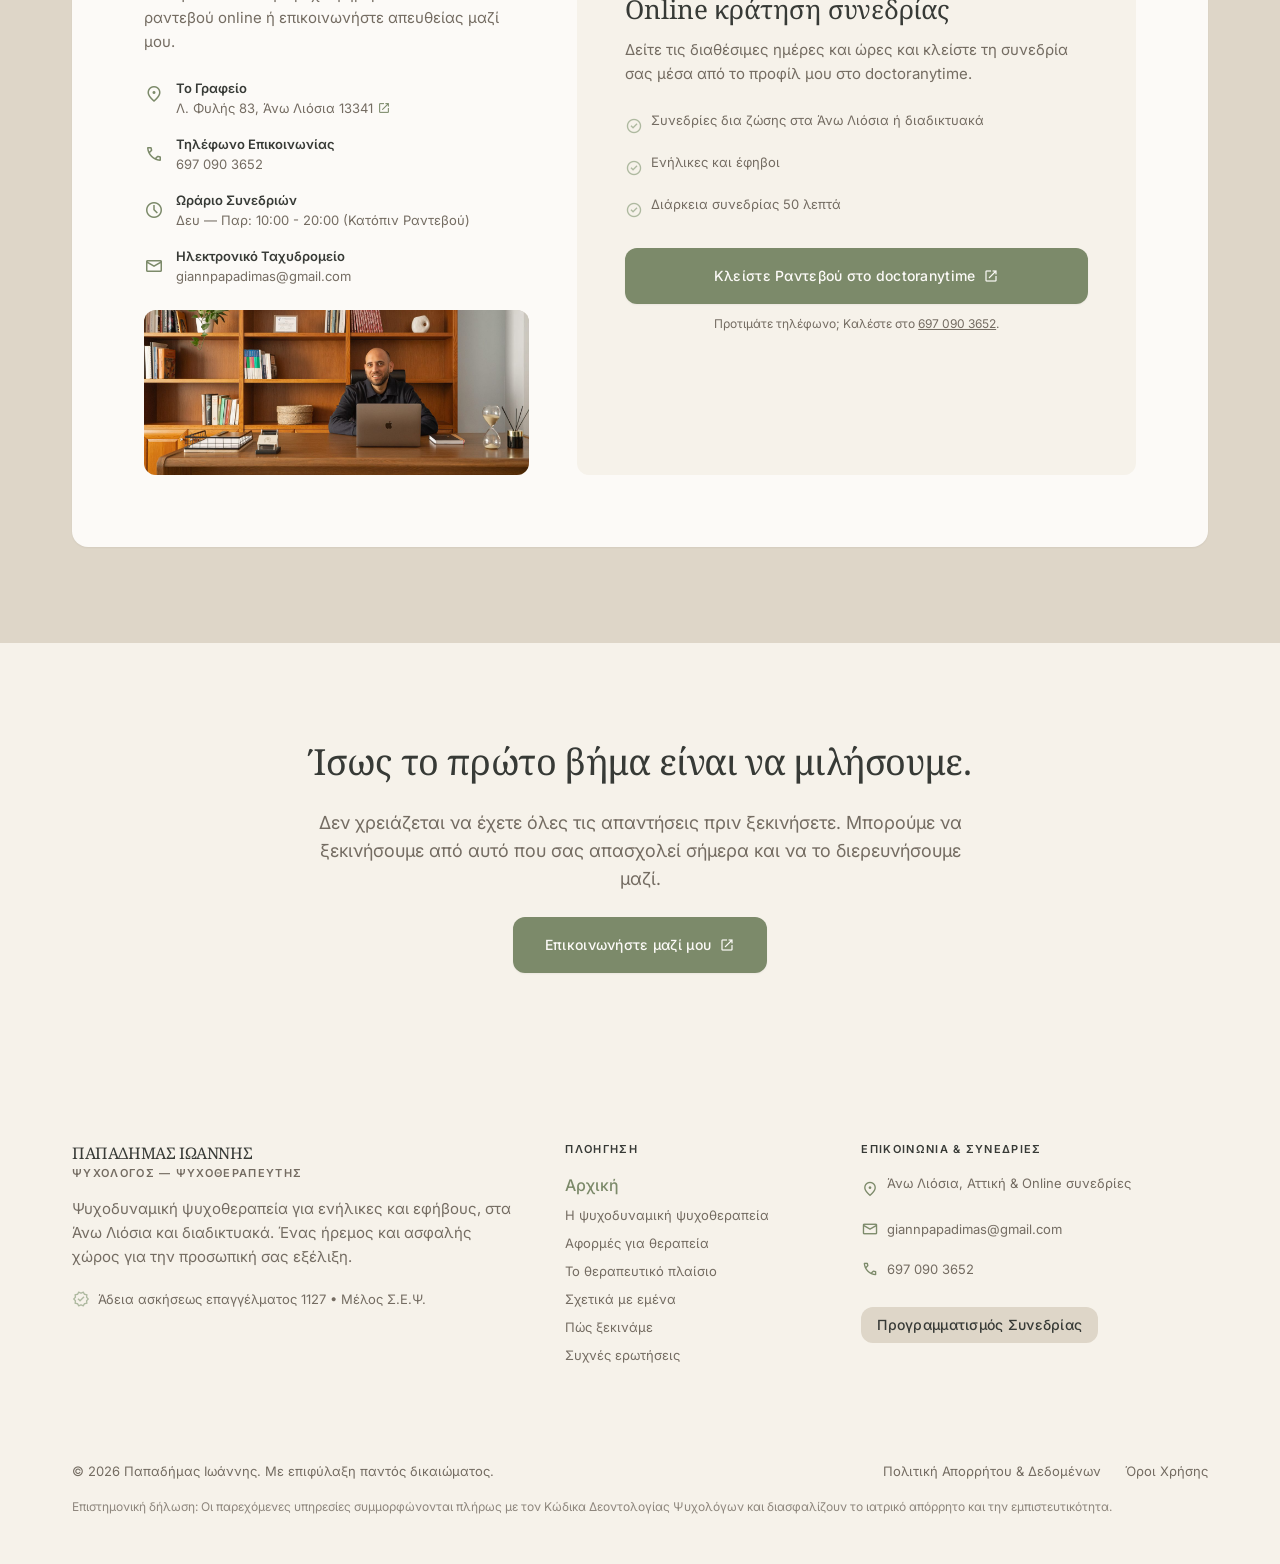
==== commit 1aba42b8: "Αφαίρεση «Ψυχαναλυτική», νέος τίτλος hero, μόνο το κινητό τηλέφωνο Η λέξη «Ψυχαναλυτική» έφυγε από ό" ====
--- a/index.html
+++ b/index.html
@@ -13,9 +13,9 @@
 <link rel='dns-prefetch' href='//fonts.googleapis.com' />
 
 
-<meta name="description" content="Παπαδήμας Ιωάννης, Ψυχολόγος — Ψυχοθεραπευτής. Ψυχαναλυτική – ψυχοδυναμική ψυχοθεραπεία για ενήλικες και εφήβους, δια ζώσης και online. Λ. Φυλής 83, Άνω Λιόσια.">
+<meta name="description" content="Παπαδήμας Ιωάννης, Ψυχολόγος — Ψυχοθεραπευτής. Ψυχοδυναμική ψυχοθεραπεία για ενήλικες και εφήβους, δια ζώσης και online. Λ. Φυλής 83, Άνω Λιόσια.">
 <meta property="og:title" content="Παπαδήμας Ιωάννης — Ψυχολόγος">
-<meta property="og:description" content="Παπαδήμας Ιωάννης, Ψυχολόγος — Ψυχοθεραπευτής. Ψυχαναλυτική – ψυχοδυναμική ψυχοθεραπεία για ενήλικες και εφήβους, δια ζώσης και online. Λ. Φυλής 83, Άνω Λιόσια.">
+<meta property="og:description" content="Παπαδήμας Ιωάννης, Ψυχολόγος — Ψυχοθεραπευτής. Ψυχοδυναμική ψυχοθεραπεία για ενήλικες και εφήβους, δια ζώσης και online. Λ. Φυλής 83, Άνω Λιόσια.">
 <meta property="og:image" content="assets/img/hero.jpg">
 <meta property="og:url" content="./">
 <meta property="og:type" content="website">
@@ -58,12 +58,9 @@
 <div class="max-w-[1200px] mx-auto px-gutter-mobile lg:px-gutter-desktop py-space-3xl lg:py-space-4xl">
 <div class="grid grid-cols-1 lg:grid-cols-12 gap-space-2xl items-center">
 <div class="lg:col-span-7 flex flex-col items-start gap-space-lg">
-<div class="inline-flex items-center gap-space-xs px-space-sm py-space-2xs bg-surface-container rounded-full text-secondary">
-<img alt="Λογότυπο Παπαδήμας Ιωάννης" class="w-4 h-4 object-contain" src="assets/img/logo.png"/>
-<span class="font-label-eyebrow text-label-eyebrow uppercase tracking-wider text-text-heading">Ψυχοδυναμική Ψυχοθεραπεία</span>
-</div>
-<h1 class="font-display-lg text-display-lg-mobile lg:text-display-lg text-text-heading leading-tight tracking-tight">
-Ένας χώρος για να κατανοήσετε καλύτερα τον εαυτό σας.
+<h1 class="inline-flex items-center gap-space-sm px-space-lg py-space-sm bg-surface-container rounded-full">
+<img alt="Λογότυπο Παπαδήμας Ιωάννης" class="w-7 h-7 lg:w-9 lg:h-9 object-contain shrink-0" src="assets/img/logo.png"/>
+<span class="font-headline-lg text-headline-sm lg:text-headline-lg text-text-heading leading-tight">Ψυχοδυναμική Ψυχοθεραπεία</span>
 </h1>
 <p class="font-body-lg text-body-md lg:text-body-lg text-text-body max-w-xl">
 Υπάρχουν στιγμές που κάτι μας δυσκολεύει, χωρίς να είναι πάντα εύκολο να καταλάβουμε τι ακριβώς συμβαίνει.
@@ -317,7 +314,7 @@
 Ονομάζομαι Ιωάννης Παπαδήμας και είμαι Ψυχολόγος – Ψυχοθεραπευτής.
 </p>
 <p class="font-body-md text-body-md text-text-body leading-relaxed">
-Είμαι πτυχιούχος Ψυχολογίας του Εθνικού και Καποδιστριακού Πανεπιστημίου Αθηνών και εκπαιδεύομαι στην Ψυχαναλυτική Ψυχοθεραπεία.
+Είμαι πτυχιούχος Ψυχολογίας του Εθνικού και Καποδιστριακού Πανεπιστημίου Αθηνών και εκπαιδεύομαι στην Ψυχοδυναμική Ψυχοθεραπεία.
 </p>
 <p class="font-body-md text-body-md text-text-body leading-relaxed">
 Είμαι τακτικό μέλος του Συλλόγου Ελλήνων Ψυχολόγων και διατηρώ ιδιωτικό γραφείο στα Άνω Λιόσια, όπου πραγματοποιώ συνεδρίες με ενήλικες και εφήβους, δια ζώσης και online.
@@ -506,7 +503,6 @@
 <span class="material-symbols-outlined text-secondary text-xl">call</span>
 <div>
 <span class="font-semibold text-text-heading block">Τηλέφωνο Επικοινωνίας</span>
-<a class="hover:text-primary transition-colors block" href="tel:+302107119092">210 711 9092</a>
 <a class="hover:text-primary transition-colors block" href="tel:+306970903652">697 090 3652</a>
 </div>
 </div>
@@ -561,7 +557,6 @@
 </a>
 <p class="text-center font-body-sm text-xs text-text-muted">
 Προτιμάτε τηλέφωνο; Καλέστε στο
-<a class="underline hover:text-primary" href="tel:+302107119092">210 711 9092</a> ή στο
 <a class="underline hover:text-primary" href="tel:+306970903652">697 090 3652</a>.
 </p>
 </div>
@@ -608,7 +603,7 @@
 </script>
 
 </div></main>
-<footer class="w-full bg-surface-container-low"><div class="max-w-[1200px] mx-auto px-gutter-mobile lg:px-gutter-desktop pt-space-3xl pb-space-2xl"><div class="grid grid-cols-1 md:grid-cols-12 gap-space-2xl mb-space-3xl"><div class="md:col-span-5 flex flex-col items-start gap-space-md"><div class="flex items-center gap-space-sm"><div class="flex flex-col"><span class="font-headline-sm text-text-heading tracking-tight">ΠΑΠΑΔΗΜΑΣ ΙΩΑΝΝΗΣ</span><span class="font-label-eyebrow text-label-eyebrow text-text-muted uppercase">Ψυχολόγος — Ψυχοθεραπευτής</span></div></div><p class="font-body-md text-body-md text-text-body max-w-md">Ψυχαναλυτική – ψυχοδυναμική ψυχοθεραπεία για ενήλικες και εφήβους, στα Άνω Λιόσια και διαδικτυακά. Ένας ήρεμος και ασφαλής χώρος για την προσωπική σας εξέλιξη.</p><div class="flex items-center gap-space-xs text-text-muted font-body-sm text-body-sm"><span class="material-symbols-outlined text-lg text-accent-sage">verified</span><span>Άδεια ασκήσεως επαγγέλματος 1127 • Μέλος Σ.Ε.Ψ.</span></div></div><div class="md:col-span-3 flex flex-col gap-space-md"><span class="font-label-eyebrow text-label-eyebrow uppercase text-text-heading font-semibold">Πλοηγηση</span><nav class="flex flex-col gap-space-xs" data-active-classes="text-primary font-medium"><a aria-current="page" class="transition-colors text-primary font-medium" href="#top">Αρχική</a><a class="font-body-sm text-body-sm text-on-surface-variant hover:text-on-surface transition-colors" href="#process">Η ψυχοδυναμική ψυχοθεραπεία</a><a class="font-body-sm text-body-sm text-on-surface-variant hover:text-on-surface transition-colors" href="#services-curated">Αφορμές για θεραπεία</a><a class="font-body-sm text-body-sm text-on-surface-variant hover:text-on-surface transition-colors" href="#difference">Το θεραπευτικό πλαίσιο</a><a class="font-body-sm text-body-sm text-on-surface-variant hover:text-on-surface transition-colors" href="#about">Σχετικά με εμένα</a><a class="font-body-sm text-body-sm text-on-surface-variant hover:text-on-surface transition-colors" href="#start">Πώς ξεκινάμε</a><a class="font-body-sm text-body-sm text-on-surface-variant hover:text-on-surface transition-colors" href="#faq">Συχνές ερωτήσεις</a></nav></div><div class="md:col-span-4 flex flex-col gap-space-md"><span class="font-label-eyebrow text-label-eyebrow uppercase text-text-heading font-semibold">Επικοινωνια &amp; Συνεδριες</span><div class="flex flex-col gap-space-sm font-body-sm text-body-sm text-text-body"><div class="flex items-start gap-space-xs"><span class="material-symbols-outlined text-lg text-secondary mt-0.5">location_on</span><a class="hover:text-primary transition-colors" href="https://www.google.com/maps/search/?api=1&#038;query=%CE%9B.%20%CE%A6%CF%85%CE%BB%CE%AE%CF%82%2083%2C%20%CE%86%CE%BD%CF%89%20%CE%9B%CE%B9%CF%8C%CF%83%CE%B9%CE%B1%2013341" target="_blank" rel="noopener">Άνω Λιόσια, Αττική &amp; Online συνεδρίες<span class="sr-only"> — άνοιγμα στους Χάρτες Google</span></a></div><div class="flex items-center gap-space-xs"><span class="material-symbols-outlined text-lg text-secondary">mail</span><a class="hover:text-primary transition-colors" href="mailto:giannpapadimas@gmail.com">giannpapadimas@gmail.com</a></div><div class="flex items-center gap-space-xs"><span class="material-symbols-outlined text-lg text-secondary">call</span><span><a class="hover:text-primary transition-colors" href="tel:+302107119092">210 711 9092</a> &middot; <a class="hover:text-primary transition-colors" href="tel:+306970903652">697 090 3652</a></span></div></div><div class="mt-space-xs"><a class="inline-flex items-center justify-center font-label-button text-label-button px-space-md py-space-xs rounded bg-surface-container hover:bg-surface-container-high text-on-surface transition-colors duration-200" data-path="booking" href="https://www.doctoranytime.gr/d/Psychologos/papadimas-ioannis-2" target="_blank" rel="noopener">Προγραμματισμός Συνεδρίας</a></div></div></div><div class="pt-space-lg flex flex-col md:flex-row items-center justify-between gap-space-md font-body-sm text-body-sm text-text-muted text-center md:text-left"><p>&copy; 2026 Παπαδήμας Ιωάννης. Με επιφύλαξη παντός δικαιώματος.</p><div class="flex items-center gap-space-lg"><a class="hover:text-on-surface transition-colors" data-path="privacy-policy" href="politiki-aporritou/">Πολιτική Απορρήτου &amp; Δεδομένων</a><a class="hover:text-on-surface transition-colors" data-path="terms-of-service" href="oroi-chrisis/">Όροι Χρήσης</a></div></div><div class="mt-space-md text-center md:text-left font-body-sm text-body-sm text-text-muted opacity-80"><p class="text-xs leading-relaxed">Επιστημονική δήλωση: Οι παρεχόμενες υπηρεσίες συμμορφώνονται πλήρως με τον Κώδικα Δεοντολογίας Ψυχολόγων και διασφαλίζουν το ιατρικό απόρρητο και την εμπιστευτικότητα.</p></div></div></footer>
+<footer class="w-full bg-surface-container-low"><div class="max-w-[1200px] mx-auto px-gutter-mobile lg:px-gutter-desktop pt-space-3xl pb-space-2xl"><div class="grid grid-cols-1 md:grid-cols-12 gap-space-2xl mb-space-3xl"><div class="md:col-span-5 flex flex-col items-start gap-space-md"><div class="flex items-center gap-space-sm"><div class="flex flex-col"><span class="font-headline-sm text-text-heading tracking-tight">ΠΑΠΑΔΗΜΑΣ ΙΩΑΝΝΗΣ</span><span class="font-label-eyebrow text-label-eyebrow text-text-muted uppercase">Ψυχολόγος — Ψυχοθεραπευτής</span></div></div><p class="font-body-md text-body-md text-text-body max-w-md">Ψυχοδυναμική ψυχοθεραπεία για ενήλικες και εφήβους, στα Άνω Λιόσια και διαδικτυακά. Ένας ήρεμος και ασφαλής χώρος για την προσωπική σας εξέλιξη.</p><div class="flex items-center gap-space-xs text-text-muted font-body-sm text-body-sm"><span class="material-symbols-outlined text-lg text-accent-sage">verified</span><span>Άδεια ασκήσεως επαγγέλματος 1127 • Μέλος Σ.Ε.Ψ.</span></div></div><div class="md:col-span-3 flex flex-col gap-space-md"><span class="font-label-eyebrow text-label-eyebrow uppercase text-text-heading font-semibold">Πλοηγηση</span><nav class="flex flex-col gap-space-xs" data-active-classes="text-primary font-medium"><a aria-current="page" class="transition-colors text-primary font-medium" href="#top">Αρχική</a><a class="font-body-sm text-body-sm text-on-surface-variant hover:text-on-surface transition-colors" href="#process">Η ψυχοδυναμική ψυχοθεραπεία</a><a class="font-body-sm text-body-sm text-on-surface-variant hover:text-on-surface transition-colors" href="#services-curated">Αφορμές για θεραπεία</a><a class="font-body-sm text-body-sm text-on-surface-variant hover:text-on-surface transition-colors" href="#difference">Το θεραπευτικό πλαίσιο</a><a class="font-body-sm text-body-sm text-on-surface-variant hover:text-on-surface transition-colors" href="#about">Σχετικά με εμένα</a><a class="font-body-sm text-body-sm text-on-surface-variant hover:text-on-surface transition-colors" href="#start">Πώς ξεκινάμε</a><a class="font-body-sm text-body-sm text-on-surface-variant hover:text-on-surface transition-colors" href="#faq">Συχνές ερωτήσεις</a></nav></div><div class="md:col-span-4 flex flex-col gap-space-md"><span class="font-label-eyebrow text-label-eyebrow uppercase text-text-heading font-semibold">Επικοινωνια &amp; Συνεδριες</span><div class="flex flex-col gap-space-sm font-body-sm text-body-sm text-text-body"><div class="flex items-start gap-space-xs"><span class="material-symbols-outlined text-lg text-secondary mt-0.5">location_on</span><a class="hover:text-primary transition-colors" href="https://www.google.com/maps/search/?api=1&#038;query=%CE%9B.%20%CE%A6%CF%85%CE%BB%CE%AE%CF%82%2083%2C%20%CE%86%CE%BD%CF%89%20%CE%9B%CE%B9%CF%8C%CF%83%CE%B9%CE%B1%2013341" target="_blank" rel="noopener">Άνω Λιόσια, Αττική &amp; Online συνεδρίες<span class="sr-only"> — άνοιγμα στους Χάρτες Google</span></a></div><div class="flex items-center gap-space-xs"><span class="material-symbols-outlined text-lg text-secondary">mail</span><a class="hover:text-primary transition-colors" href="mailto:giannpapadimas@gmail.com">giannpapadimas@gmail.com</a></div><div class="flex items-center gap-space-xs"><span class="material-symbols-outlined text-lg text-secondary">call</span><span><a class="hover:text-primary transition-colors" href="tel:+306970903652">697 090 3652</a></span></div></div><div class="mt-space-xs"><a class="inline-flex items-center justify-center font-label-button text-label-button px-space-md py-space-xs rounded bg-surface-container hover:bg-surface-container-high text-on-surface transition-colors duration-200" data-path="booking" href="https://www.doctoranytime.gr/d/Psychologos/papadimas-ioannis-2" target="_blank" rel="noopener">Προγραμματισμός Συνεδρίας</a></div></div></div><div class="pt-space-lg flex flex-col md:flex-row items-center justify-between gap-space-md font-body-sm text-body-sm text-text-muted text-center md:text-left"><p>&copy; 2026 Παπαδήμας Ιωάννης. Με επιφύλαξη παντός δικαιώματος.</p><div class="flex items-center gap-space-lg"><a class="hover:text-on-surface transition-colors" data-path="privacy-policy" href="politiki-aporritou/">Πολιτική Απορρήτου &amp; Δεδομένων</a><a class="hover:text-on-surface transition-colors" data-path="terms-of-service" href="oroi-chrisis/">Όροι Χρήσης</a></div></div><div class="mt-space-md text-center md:text-left font-body-sm text-body-sm text-text-muted opacity-80"><p class="text-xs leading-relaxed">Επιστημονική δήλωση: Οι παρεχόμενες υπηρεσίες συμμορφώνονται πλήρως με τον Κώδικα Δεοντολογίας Ψυχολόγων και διασφαλίζουν το ιατρικό απόρρητο και την εμπιστευτικότητα.</p></div></div></footer>
 
 <script src="assets/js/site.js" id="papadimas-site-js"></script>
 
--- a/assets/css/app.css
+++ b/assets/css/app.css
@@ -1 +1 @@
-*,:after,:before{--tw-border-spacing-x:0;--tw-border-spacing-y:0;--tw-translate-x:0;--tw-translate-y:0;--tw-rotate:0;--tw-skew-x:0;--tw-skew-y:0;--tw-scale-x:1;--tw-scale-y:1;--tw-pan-x: ;--tw-pan-y: ;--tw-pinch-zoom: ;--tw-scroll-snap-strictness:proximity;--tw-gradient-from-position: ;--tw-gradient-via-position: ;--tw-gradient-to-position: ;--tw-ordinal: ;--tw-slashed-zero: ;--tw-numeric-figure: ;--tw-numeric-spacing: ;--tw-numeric-fraction: ;--tw-ring-inset: ;--tw-ring-offset-width:0px;--tw-ring-offset-color:#fff;--tw-ring-color:rgba(59,130,246,.5);--tw-ring-offset-shadow:0 0 #0000;--tw-ring-shadow:0 0 #0000;--tw-shadow:0 0 #0000;--tw-shadow-colored:0 0 #0000;--tw-blur: ;--tw-brightness: ;--tw-contrast: ;--tw-grayscale: ;--tw-hue-rotate: ;--tw-invert: ;--tw-saturate: ;--tw-sepia: ;--tw-drop-shadow: ;--tw-backdrop-blur: ;--tw-backdrop-brightness: ;--tw-backdrop-contrast: ;--tw-backdrop-grayscale: ;--tw-backdrop-hue-rotate: ;--tw-backdrop-invert: ;--tw-backdrop-opacity: ;--tw-backdrop-saturate: ;--tw-backdrop-sepia: ;--tw-contain-size: ;--tw-contain-layout: ;--tw-contain-paint: ;--tw-contain-style: }::backdrop{--tw-border-spacing-x:0;--tw-border-spacing-y:0;--tw-translate-x:0;--tw-translate-y:0;--tw-rotate:0;--tw-skew-x:0;--tw-skew-y:0;--tw-scale-x:1;--tw-scale-y:1;--tw-pan-x: ;--tw-pan-y: ;--tw-pinch-zoom: ;--tw-scroll-snap-strictness:proximity;--tw-gradient-from-position: ;--tw-gradient-via-position: ;--tw-gradient-to-position: ;--tw-ordinal: ;--tw-slashed-zero: ;--tw-numeric-figure: ;--tw-numeric-spacing: ;--tw-numeric-fraction: ;--tw-ring-inset: ;--tw-ring-offset-width:0px;--tw-ring-offset-color:#fff;--tw-ring-color:rgba(59,130,246,.5);--tw-ring-offset-shadow:0 0 #0000;--tw-ring-shadow:0 0 #0000;--tw-shadow:0 0 #0000;--tw-shadow-colored:0 0 #0000;--tw-blur: ;--tw-brightness: ;--tw-contrast: ;--tw-grayscale: ;--tw-hue-rotate: ;--tw-invert: ;--tw-saturate: ;--tw-sepia: ;--tw-drop-shadow: ;--tw-backdrop-blur: ;--tw-backdrop-brightness: ;--tw-backdrop-contrast: ;--tw-backdrop-grayscale: ;--tw-backdrop-hue-rotate: ;--tw-backdrop-invert: ;--tw-backdrop-opacity: ;--tw-backdrop-saturate: ;--tw-backdrop-sepia: ;--tw-contain-size: ;--tw-contain-layout: ;--tw-contain-paint: ;--tw-contain-style: }/*! tailwindcss v3.4.17 | MIT License | https://tailwindcss.com*/*,:after,:before{box-sizing:border-box;border:0 solid #e5e7eb}:after,:before{--tw-content:""}:host,html{line-height:1.5;-webkit-text-size-adjust:100%;-moz-tab-size:4;-o-tab-size:4;tab-size:4;font-family:ui-sans-serif,system-ui,sans-serif,Apple Color Emoji,Segoe UI Emoji,Segoe UI Symbol,Noto Color Emoji;font-feature-settings:normal;font-variation-settings:normal;-webkit-tap-highlight-color:transparent}body{margin:0;line-height:inherit}hr{height:0;color:inherit;border-top-width:1px}abbr:where([title]){-webkit-text-decoration:underline dotted;text-decoration:underline dotted}h1,h2,h3,h4,h5,h6{font-size:inherit;font-weight:inherit}a{color:inherit;text-decoration:inherit}b,strong{font-weight:bolder}code,kbd,pre,samp{font-family:ui-monospace,SFMono-Regular,Menlo,Monaco,Consolas,Liberation Mono,Courier New,monospace;font-feature-settings:normal;font-variation-settings:normal;font-size:1em}small{font-size:80%}sub,sup{font-size:75%;line-height:0;position:relative;vertical-align:baseline}sub{bottom:-.25em}sup{top:-.5em}table{text-indent:0;border-color:inherit;border-collapse:collapse}button,input,optgroup,select,textarea{font-family:inherit;font-feature-settings:inherit;font-variation-settings:inherit;font-size:100%;font-weight:inherit;line-height:inherit;letter-spacing:inherit;color:inherit;margin:0;padding:0}button,select{text-transform:none}button,input:where([type=button]),input:where([type=reset]),input:where([type=submit]){-webkit-appearance:button;background-color:transparent;background-image:none}:-moz-focusring{outline:auto}:-moz-ui-invalid{box-shadow:none}progress{vertical-align:baseline}::-webkit-inner-spin-button,::-webkit-outer-spin-button{height:auto}[type=search]{-webkit-appearance:textfield;outline-offset:-2px}::-webkit-search-decoration{-webkit-appearance:none}::-webkit-file-upload-button{-webkit-appearance:button;font:inherit}summary{display:list-item}blockquote,dd,dl,figure,h1,h2,h3,h4,h5,h6,hr,p,pre{margin:0}fieldset{margin:0}fieldset,legend{padding:0}menu,ol,ul{list-style:none;margin:0;padding:0}dialog{padding:0}textarea{resize:vertical}input::-moz-placeholder,textarea::-moz-placeholder{opacity:1;color:#9ca3af}input::placeholder,textarea::placeholder{opacity:1;color:#9ca3af}[role=button],button{cursor:pointer}:disabled{cursor:default}audio,canvas,embed,iframe,img,object,svg,video{display:block;vertical-align:middle}img,video{max-width:100%;height:auto}[hidden]:where(:not([hidden=until-found])){display:none}html{scroll-behavior:smooth}body{overscroll-behavior:none}main>:first-child{margin-top:0!important}main>:last-child{margin-bottom:0!important}.material-symbols-outlined{font-family:Material Symbols Outlined;font-weight:400;font-style:normal;line-height:1;letter-spacing:normal;text-transform:none;display:inline-block;white-space:nowrap;word-wrap:normal;direction:ltr;-webkit-font-feature-settings:"liga";-webkit-font-smoothing:antialiased}.sr-only{position:absolute;width:1px;height:1px;padding:0;margin:-1px;overflow:hidden;clip:rect(0,0,0,0);white-space:nowrap;border-width:0}.fixed{position:fixed}.absolute{position:absolute}.relative{position:relative}.inset-0{inset:0}.-bottom-6{bottom:-1.5rem}.-right-4{right:-1rem}.bottom-4{bottom:1rem}.bottom-6{bottom:1.5rem}.left-6{left:1.5rem}.right-4{right:1rem}.right-6{right:1.5rem}.top-0{top:0}.z-50{z-index:50}.mx-auto{margin-left:auto;margin-right:auto}.mb-space-3xl{margin-bottom:4.5rem}.mb-space-lg{margin-bottom:1.5rem}.mb-space-md{margin-bottom:1rem}.mb-space-sm{margin-bottom:.75rem}.mb-space-xs{margin-bottom:.5rem}.mt-0\.5{margin-top:.125rem}.mt-space-3xl{margin-top:4.5rem}.mt-space-lg{margin-top:1.5rem}.mt-space-md{margin-top:1rem}.mt-space-sm{margin-top:.75rem}.mt-space-xs{margin-top:.5rem}.block{display:block}.flex{display:flex}.inline-flex{display:inline-flex}.grid{display:grid}.hidden{display:none}.aspect-\[16\/10\]{aspect-ratio:16/10}.aspect-\[21\/9\]{aspect-ratio:21/9}.aspect-\[4\/5\]{aspect-ratio:4/5}.aspect-square{aspect-ratio:1/1}.h-0\.5{height:.125rem}.h-12{height:3rem}.h-20{height:5rem}.h-4{height:1rem}.h-9{height:2.25rem}.h-full{height:100%}.min-h-screen{min-height:100vh}.w-12{width:3rem}.w-4{width:1rem}.w-9{width:2.25rem}.w-full{width:100%}.max-w-2xl{max-width:42rem}.max-w-3xl{max-width:48rem}.max-w-\[1200px\]{max-width:1200px}.max-w-\[15rem\]{max-width:15rem}.max-w-\[800px\]{max-width:800px}.max-w-md{max-width:28rem}.max-w-sm{max-width:24rem}.max-w-xl{max-width:36rem}.grid-cols-1{grid-template-columns:repeat(1,minmax(0,1fr))}.flex-col{flex-direction:column}.flex-wrap{flex-wrap:wrap}.items-start{align-items:flex-start}.items-center{align-items:center}.justify-center{justify-content:center}.justify-between{justify-content:space-between}.gap-space-2xl{gap:3rem}.gap-space-2xs{gap:.25rem}.gap-space-lg{gap:1.5rem}.gap-space-md{gap:1rem}.gap-space-sm{gap:.75rem}.gap-space-xl{gap:2rem}.gap-space-xs{gap:.5rem}.overflow-hidden{overflow:hidden}.rounded,.rounded-full,.rounded-lg{border-radius:.75rem}.rounded-xl{border-radius:1rem}.border{border-width:1px}.border-t{border-top-width:1px}.border-accent-sage\/40{border-color:hsla(86,15%,68%,.4)}.border-border-subtle{--tw-border-opacity:1;border-color:rgb(222 214 200/var(--tw-border-opacity,1))}.border-error\/40{border-color:rgba(186,26,26,.4)}.bg-primary,.bg-secondary{--tw-bg-opacity:1;background-color:rgb(124 138 106/var(--tw-bg-opacity,1))}.bg-surface{--tw-bg-opacity:1;background-color:rgb(246 242 234/var(--tw-bg-opacity,1))}.bg-surface-bright{--tw-bg-opacity:1;background-color:rgb(252 250 247/var(--tw-bg-opacity,1))}.bg-surface-bright\/90{background-color:hsla(36,45%,98%,.9)}.bg-surface-bright\/95{background-color:hsla(36,45%,98%,.95)}.bg-surface-container,.bg-surface-container-high{--tw-bg-opacity:1;background-color:rgb(222 214 200/var(--tw-bg-opacity,1))}.bg-surface-container-low{--tw-bg-opacity:1;background-color:rgb(246 242 234/var(--tw-bg-opacity,1))}.bg-surface-container-lowest{--tw-bg-opacity:1;background-color:rgb(252 250 247/var(--tw-bg-opacity,1))}.bg-surface\/90{background-color:hsla(40,40%,94%,.9)}.bg-surface\/95{background-color:hsla(40,40%,94%,.95)}.bg-gradient-to-t{background-image:linear-gradient(to top,var(--tw-gradient-stops))}.from-primary\/40{--tw-gradient-from:hsla(86,13%,48%,.4) var(--tw-gradient-from-position);--tw-gradient-to:hsla(86,13%,48%,0) var(--tw-gradient-to-position);--tw-gradient-stops:var(--tw-gradient-from),var(--tw-gradient-to)}.via-transparent{--tw-gradient-to:transparent var(--tw-gradient-to-position);--tw-gradient-stops:var(--tw-gradient-from),transparent var(--tw-gradient-via-position),var(--tw-gradient-to)}.to-transparent{--tw-gradient-to:transparent var(--tw-gradient-to-position)}.object-contain{-o-object-fit:contain;object-fit:contain}.object-cover{-o-object-fit:cover;object-fit:cover}.p-space-2xs{padding:.25rem}.p-space-lg{padding:1.5rem}.p-space-md{padding:1rem}.p-space-xl{padding:2rem}.px-gutter-mobile{padding-left:1rem;padding-right:1rem}.px-space-lg{padding-left:1.5rem;padding-right:1.5rem}.px-space-md{padding-left:1rem;padding-right:1rem}.px-space-sm{padding-left:.75rem;padding-right:.75rem}.px-space-xl{padding-left:2rem;padding-right:2rem}.py-space-2xs{padding-top:.25rem;padding-bottom:.25rem}.py-space-3xl{padding-top:4.5rem;padding-bottom:4.5rem}.py-space-4xl{padding-top:6rem;padding-bottom:6rem}.py-space-md{padding-top:1rem;padding-bottom:1rem}.py-space-sm{padding-top:.75rem;padding-bottom:.75rem}.py-space-xl{padding-top:2rem;padding-bottom:2rem}.py-space-xs{padding-top:.5rem;padding-bottom:.5rem}.pb-space-2xl{padding-bottom:3rem}.pt-20{padding-top:5rem}.pt-space-3xl{padding-top:4.5rem}.pt-space-lg{padding-top:1.5rem}.pt-space-md{padding-top:1rem}.pt-space-xs{padding-top:.5rem}.text-left{text-align:left}.text-center{text-align:center}.font-body-lg,.font-body-md,.font-body-sm{font-family:Inter}.font-display-lg,.font-headline-lg,.font-headline-md,.font-headline-sm{font-family:Noto Serif}.font-label-button,.font-label-eyebrow{font-family:Inter}.font-quote-lg{font-family:Noto Serif}.text-2xl{font-size:1.5rem;line-height:2rem}.text-3xl{font-size:1.875rem;line-height:2.25rem}.text-base{font-size:1rem;line-height:1.5rem}.text-body-md{font-size:15px;line-height:24px;font-weight:400}.text-body-sm{font-size:13px;line-height:20px;font-weight:400}.text-display-lg-mobile{font-size:34px;line-height:42px;letter-spacing:-.01em;font-weight:400}.text-headline-lg-mobile,.text-headline-md{font-size:26px;line-height:34px;font-weight:400}.text-headline-sm{font-size:20px;line-height:28px;font-weight:500}.text-label-button{font-size:14px;line-height:20px;letter-spacing:.02em;font-weight:500}.text-label-eyebrow{font-size:11px;line-height:16px;letter-spacing:.12em;font-weight:600}.text-lg{font-size:1.125rem;line-height:1.75rem}.text-quote-lg{font-size:24px;line-height:36px;font-weight:400}.text-sm{font-size:.875rem;line-height:1.25rem}.text-xl{font-size:1.25rem;line-height:1.75rem}.text-xs{font-size:.75rem;line-height:1rem}.font-medium{font-weight:500}.font-semibold{font-weight:600}.uppercase{text-transform:uppercase}.italic{font-style:italic}.leading-relaxed{line-height:1.625}.leading-snug{line-height:1.375}.leading-tight{line-height:1.25}.tracking-tight{letter-spacing:-.025em}.tracking-wider{letter-spacing:.05em}.tracking-widest{letter-spacing:.1em}.text-accent-sage{--tw-text-opacity:1;color:rgb(174 185 160/var(--tw-text-opacity,1))}.text-error{--tw-text-opacity:1;color:rgb(186 26 26/var(--tw-text-opacity,1))}.text-on-primary{--tw-text-opacity:1;color:rgb(252 250 247/var(--tw-text-opacity,1))}.text-on-surface{--tw-text-opacity:1;color:rgb(55 58 54/var(--tw-text-opacity,1))}.text-on-surface-variant{--tw-text-opacity:1;color:rgb(116 108 98/var(--tw-text-opacity,1))}.text-primary,.text-secondary{--tw-text-opacity:1;color:rgb(124 138 106/var(--tw-text-opacity,1))}.text-text-body{--tw-text-opacity:1;color:rgb(116 108 98/var(--tw-text-opacity,1))}.text-text-heading{--tw-text-opacity:1;color:rgb(55 58 54/var(--tw-text-opacity,1))}.text-text-muted{--tw-text-opacity:1;color:rgb(116 108 98/var(--tw-text-opacity,1))}.underline{text-decoration-line:underline}.antialiased{-webkit-font-smoothing:antialiased;-moz-osx-font-smoothing:grayscale}.opacity-80{opacity:.8}.shadow-\[0_1px_8px_rgba\(0\2c 0\2c 0\2c 0\.03\)\]{--tw-shadow:0 1px 8px rgba(0,0,0,.03);--tw-shadow-colored:0 1px 8px var(--tw-shadow-color)}.shadow-\[0_1px_8px_rgba\(0\2c 0\2c 0\2c 0\.03\)\],.shadow-inner{box-shadow:var(--tw-ring-offset-shadow,0 0 #0000),var(--tw-ring-shadow,0 0 #0000),var(--tw-shadow)}.shadow-inner{--tw-shadow:inset 0 2px 4px 0 rgba(0,0,0,.05);--tw-shadow-colored:inset 0 2px 4px 0 var(--tw-shadow-color)}.shadow-md{--tw-shadow:0 4px 6px -1px rgba(0,0,0,.1),0 2px 4px -2px rgba(0,0,0,.1);--tw-shadow-colored:0 4px 6px -1px var(--tw-shadow-color),0 2px 4px -2px var(--tw-shadow-color)}.shadow-md,.shadow-sm{box-shadow:var(--tw-ring-offset-shadow,0 0 #0000),var(--tw-ring-shadow,0 0 #0000),var(--tw-shadow)}.shadow-sm{--tw-shadow:0 1px 2px 0 rgba(0,0,0,.05);--tw-shadow-colored:0 1px 2px 0 var(--tw-shadow-color)}.filter{filter:var(--tw-blur) var(--tw-brightness) var(--tw-contrast) var(--tw-grayscale) var(--tw-hue-rotate) var(--tw-invert) var(--tw-saturate) var(--tw-sepia) var(--tw-drop-shadow)}.backdrop-blur-md{--tw-backdrop-blur:blur(12px)}.backdrop-blur-md,.backdrop-blur-sm{-webkit-backdrop-filter:var(--tw-backdrop-blur) var(--tw-backdrop-brightness) var(--tw-backdrop-contrast) var(--tw-backdrop-grayscale) var(--tw-backdrop-hue-rotate) var(--tw-backdrop-invert) var(--tw-backdrop-opacity) var(--tw-backdrop-saturate) var(--tw-backdrop-sepia);backdrop-filter:var(--tw-backdrop-blur) var(--tw-backdrop-brightness) var(--tw-backdrop-contrast) var(--tw-backdrop-grayscale) var(--tw-backdrop-hue-rotate) var(--tw-backdrop-invert) var(--tw-backdrop-opacity) var(--tw-backdrop-saturate) var(--tw-backdrop-sepia)}.backdrop-blur-sm{--tw-backdrop-blur:blur(4px)}.transition-all{transition-property:all;transition-timing-function:cubic-bezier(.4,0,.2,1);transition-duration:.15s}.transition-colors{transition-property:color,background-color,border-color,text-decoration-color,fill,stroke;transition-timing-function:cubic-bezier(.4,0,.2,1);transition-duration:.15s}.transition-transform{transition-property:transform;transition-timing-function:cubic-bezier(.4,0,.2,1);transition-duration:.15s}.duration-200{transition-duration:.2s}.duration-500{transition-duration:.5s}@media (prefers-reduced-motion:reduce){html{scroll-behavior:auto}*,:after,:before{animation-duration:.01ms!important;transition-duration:.01ms!important}}.hover\:scale-105:hover{--tw-scale-x:1.05;--tw-scale-y:1.05;transform:translate(var(--tw-translate-x),var(--tw-translate-y)) rotate(var(--tw-rotate)) skewX(var(--tw-skew-x)) skewY(var(--tw-skew-y)) scaleX(var(--tw-scale-x)) scaleY(var(--tw-scale-y))}.hover\:bg-primary-container:hover{--tw-bg-opacity:1;background-color:rgb(55 58 54/var(--tw-bg-opacity,1))}.hover\:bg-surface-container-high:hover,.hover\:bg-surface-container:hover{--tw-bg-opacity:1;background-color:rgb(222 214 200/var(--tw-bg-opacity,1))}.hover\:text-on-primary:hover{--tw-text-opacity:1;color:rgb(252 250 247/var(--tw-text-opacity,1))}.hover\:text-on-surface:hover{--tw-text-opacity:1;color:rgb(55 58 54/var(--tw-text-opacity,1))}.hover\:text-primary:hover{--tw-text-opacity:1;color:rgb(124 138 106/var(--tw-text-opacity,1))}.focus\:not-sr-only:focus{position:static;width:auto;height:auto;padding:0;margin:0;overflow:visible;clip:auto;white-space:normal}.focus\:absolute:focus{position:absolute}.focus\:left-2:focus{left:.5rem}.focus\:top-2:focus{top:.5rem}.focus\:z-\[100\]:focus{z-index:100}.focus\:rounded:focus{border-radius:.75rem}.focus\:bg-primary:focus{--tw-bg-opacity:1;background-color:rgb(124 138 106/var(--tw-bg-opacity,1))}.focus\:px-4:focus{padding-left:1rem;padding-right:1rem}.focus\:py-2:focus{padding-top:.5rem;padding-bottom:.5rem}.focus\:text-on-primary:focus{--tw-text-opacity:1;color:rgb(252 250 247/var(--tw-text-opacity,1))}.focus\:outline-none:focus{outline:2px solid transparent;outline-offset:2px}.group:hover .group-hover\:text-primary{--tw-text-opacity:1;color:rgb(124 138 106/var(--tw-text-opacity,1))}.group:hover .group-hover\:underline{text-decoration-line:underline}@media (min-width:640px){.sm\:inline-flex{display:inline-flex}.sm\:w-auto{width:auto}}@media (min-width:768px){.md\:col-span-3{grid-column:span 3/span 3}.md\:col-span-4{grid-column:span 4/span 4}.md\:col-span-5{grid-column:span 5/span 5}.md\:grid-cols-12{grid-template-columns:repeat(12,minmax(0,1fr))}.md\:grid-cols-2{grid-template-columns:repeat(2,minmax(0,1fr))}.md\:grid-cols-3{grid-template-columns:repeat(3,minmax(0,1fr))}.md\:flex-row{flex-direction:row}.md\:text-left{text-align:left}}@media (min-width:1024px){.lg\:col-span-5{grid-column:span 5/span 5}.lg\:col-span-7{grid-column:span 7/span 7}.lg\:mt-space-4xl{margin-top:6rem}.lg\:block{display:block}.lg\:grid-cols-12{grid-template-columns:repeat(12,minmax(0,1fr))}.lg\:grid-cols-3{grid-template-columns:repeat(3,minmax(0,1fr))}.lg\:p-space-2xl{padding:3rem}.lg\:p-space-3xl{padding:4.5rem}.lg\:px-gutter-desktop{padding-left:2rem;padding-right:2rem}.lg\:py-space-4xl{padding-top:6rem;padding-bottom:6rem}.lg\:text-body-lg{font-size:18px;line-height:28px;font-weight:400}.lg\:text-display-lg{font-size:52px;line-height:62px;letter-spacing:-.02em;font-weight:400}.lg\:text-headline-lg{font-size:36px;line-height:46px;letter-spacing:-.01em;font-weight:400}.lg\:text-headline-sm{font-size:20px;line-height:28px;font-weight:500}}@media (min-width:1280px){.xl\:flex{display:flex}.xl\:hidden{display:none}}.\[\&_a\]\:underline a{text-decoration-line:underline}.\[\&_h2\]\:mb-space-sm h2{margin-bottom:.75rem}.\[\&_h2\]\:mt-space-xl h2{margin-top:2rem}.\[\&_h2\]\:font-headline-md h2{font-family:Noto Serif}.\[\&_h2\]\:text-headline-md h2{font-size:26px;line-height:34px;font-weight:400}.\[\&_h2\]\:text-text-heading h2{--tw-text-opacity:1;color:rgb(55 58 54/var(--tw-text-opacity,1))}.\[\&_p\]\:mb-space-md p{margin-bottom:1rem}+*,:after,:before{--tw-border-spacing-x:0;--tw-border-spacing-y:0;--tw-translate-x:0;--tw-translate-y:0;--tw-rotate:0;--tw-skew-x:0;--tw-skew-y:0;--tw-scale-x:1;--tw-scale-y:1;--tw-pan-x: ;--tw-pan-y: ;--tw-pinch-zoom: ;--tw-scroll-snap-strictness:proximity;--tw-gradient-from-position: ;--tw-gradient-via-position: ;--tw-gradient-to-position: ;--tw-ordinal: ;--tw-slashed-zero: ;--tw-numeric-figure: ;--tw-numeric-spacing: ;--tw-numeric-fraction: ;--tw-ring-inset: ;--tw-ring-offset-width:0px;--tw-ring-offset-color:#fff;--tw-ring-color:rgba(59,130,246,.5);--tw-ring-offset-shadow:0 0 #0000;--tw-ring-shadow:0 0 #0000;--tw-shadow:0 0 #0000;--tw-shadow-colored:0 0 #0000;--tw-blur: ;--tw-brightness: ;--tw-contrast: ;--tw-grayscale: ;--tw-hue-rotate: ;--tw-invert: ;--tw-saturate: ;--tw-sepia: ;--tw-drop-shadow: ;--tw-backdrop-blur: ;--tw-backdrop-brightness: ;--tw-backdrop-contrast: ;--tw-backdrop-grayscale: ;--tw-backdrop-hue-rotate: ;--tw-backdrop-invert: ;--tw-backdrop-opacity: ;--tw-backdrop-saturate: ;--tw-backdrop-sepia: ;--tw-contain-size: ;--tw-contain-layout: ;--tw-contain-paint: ;--tw-contain-style: }::backdrop{--tw-border-spacing-x:0;--tw-border-spacing-y:0;--tw-translate-x:0;--tw-translate-y:0;--tw-rotate:0;--tw-skew-x:0;--tw-skew-y:0;--tw-scale-x:1;--tw-scale-y:1;--tw-pan-x: ;--tw-pan-y: ;--tw-pinch-zoom: ;--tw-scroll-snap-strictness:proximity;--tw-gradient-from-position: ;--tw-gradient-via-position: ;--tw-gradient-to-position: ;--tw-ordinal: ;--tw-slashed-zero: ;--tw-numeric-figure: ;--tw-numeric-spacing: ;--tw-numeric-fraction: ;--tw-ring-inset: ;--tw-ring-offset-width:0px;--tw-ring-offset-color:#fff;--tw-ring-color:rgba(59,130,246,.5);--tw-ring-offset-shadow:0 0 #0000;--tw-ring-shadow:0 0 #0000;--tw-shadow:0 0 #0000;--tw-shadow-colored:0 0 #0000;--tw-blur: ;--tw-brightness: ;--tw-contrast: ;--tw-grayscale: ;--tw-hue-rotate: ;--tw-invert: ;--tw-saturate: ;--tw-sepia: ;--tw-drop-shadow: ;--tw-backdrop-blur: ;--tw-backdrop-brightness: ;--tw-backdrop-contrast: ;--tw-backdrop-grayscale: ;--tw-backdrop-hue-rotate: ;--tw-backdrop-invert: ;--tw-backdrop-opacity: ;--tw-backdrop-saturate: ;--tw-backdrop-sepia: ;--tw-contain-size: ;--tw-contain-layout: ;--tw-contain-paint: ;--tw-contain-style: }/*! tailwindcss v3.4.17 | MIT License | https://tailwindcss.com*/*,:after,:before{box-sizing:border-box;border:0 solid #e5e7eb}:after,:before{--tw-content:""}:host,html{line-height:1.5;-webkit-text-size-adjust:100%;-moz-tab-size:4;-o-tab-size:4;tab-size:4;font-family:ui-sans-serif,system-ui,sans-serif,Apple Color Emoji,Segoe UI Emoji,Segoe UI Symbol,Noto Color Emoji;font-feature-settings:normal;font-variation-settings:normal;-webkit-tap-highlight-color:transparent}body{margin:0;line-height:inherit}hr{height:0;color:inherit;border-top-width:1px}abbr:where([title]){-webkit-text-decoration:underline dotted;text-decoration:underline dotted}h1,h2,h3,h4,h5,h6{font-size:inherit;font-weight:inherit}a{color:inherit;text-decoration:inherit}b,strong{font-weight:bolder}code,kbd,pre,samp{font-family:ui-monospace,SFMono-Regular,Menlo,Monaco,Consolas,Liberation Mono,Courier New,monospace;font-feature-settings:normal;font-variation-settings:normal;font-size:1em}small{font-size:80%}sub,sup{font-size:75%;line-height:0;position:relative;vertical-align:baseline}sub{bottom:-.25em}sup{top:-.5em}table{text-indent:0;border-color:inherit;border-collapse:collapse}button,input,optgroup,select,textarea{font-family:inherit;font-feature-settings:inherit;font-variation-settings:inherit;font-size:100%;font-weight:inherit;line-height:inherit;letter-spacing:inherit;color:inherit;margin:0;padding:0}button,select{text-transform:none}button,input:where([type=button]),input:where([type=reset]),input:where([type=submit]){-webkit-appearance:button;background-color:transparent;background-image:none}:-moz-focusring{outline:auto}:-moz-ui-invalid{box-shadow:none}progress{vertical-align:baseline}::-webkit-inner-spin-button,::-webkit-outer-spin-button{height:auto}[type=search]{-webkit-appearance:textfield;outline-offset:-2px}::-webkit-search-decoration{-webkit-appearance:none}::-webkit-file-upload-button{-webkit-appearance:button;font:inherit}summary{display:list-item}blockquote,dd,dl,figure,h1,h2,h3,h4,h5,h6,hr,p,pre{margin:0}fieldset{margin:0}fieldset,legend{padding:0}menu,ol,ul{list-style:none;margin:0;padding:0}dialog{padding:0}textarea{resize:vertical}input::-moz-placeholder,textarea::-moz-placeholder{opacity:1;color:#9ca3af}input::placeholder,textarea::placeholder{opacity:1;color:#9ca3af}[role=button],button{cursor:pointer}:disabled{cursor:default}audio,canvas,embed,iframe,img,object,svg,video{display:block;vertical-align:middle}img,video{max-width:100%;height:auto}[hidden]:where(:not([hidden=until-found])){display:none}html{scroll-behavior:smooth}body{overscroll-behavior:none}main>:first-child{margin-top:0!important}main>:last-child{margin-bottom:0!important}.material-symbols-outlined{font-family:Material Symbols Outlined;font-weight:400;font-style:normal;line-height:1;letter-spacing:normal;text-transform:none;display:inline-block;white-space:nowrap;word-wrap:normal;direction:ltr;-webkit-font-feature-settings:"liga";-webkit-font-smoothing:antialiased}.sr-only{position:absolute;width:1px;height:1px;padding:0;margin:-1px;overflow:hidden;clip:rect(0,0,0,0);white-space:nowrap;border-width:0}.fixed{position:fixed}.absolute{position:absolute}.relative{position:relative}.inset-0{inset:0}.-bottom-6{bottom:-1.5rem}.-right-4{right:-1rem}.bottom-4{bottom:1rem}.bottom-6{bottom:1.5rem}.left-6{left:1.5rem}.right-4{right:1rem}.right-6{right:1.5rem}.top-0{top:0}.z-50{z-index:50}.mx-auto{margin-left:auto;margin-right:auto}.mb-space-3xl{margin-bottom:4.5rem}.mb-space-lg{margin-bottom:1.5rem}.mb-space-md{margin-bottom:1rem}.mb-space-sm{margin-bottom:.75rem}.mb-space-xs{margin-bottom:.5rem}.mt-0\.5{margin-top:.125rem}.mt-space-3xl{margin-top:4.5rem}.mt-space-lg{margin-top:1.5rem}.mt-space-md{margin-top:1rem}.mt-space-sm{margin-top:.75rem}.mt-space-xs{margin-top:.5rem}.block{display:block}.flex{display:flex}.inline-flex{display:inline-flex}.grid{display:grid}.hidden{display:none}.aspect-\[16\/10\]{aspect-ratio:16/10}.aspect-\[21\/9\]{aspect-ratio:21/9}.aspect-\[4\/5\]{aspect-ratio:4/5}.aspect-square{aspect-ratio:1/1}.h-0\.5{height:.125rem}.h-12{height:3rem}.h-20{height:5rem}.h-7{height:1.75rem}.h-9{height:2.25rem}.h-full{height:100%}.min-h-screen{min-height:100vh}.w-12{width:3rem}.w-7{width:1.75rem}.w-9{width:2.25rem}.w-full{width:100%}.max-w-2xl{max-width:42rem}.max-w-3xl{max-width:48rem}.max-w-\[1200px\]{max-width:1200px}.max-w-\[15rem\]{max-width:15rem}.max-w-\[800px\]{max-width:800px}.max-w-md{max-width:28rem}.max-w-sm{max-width:24rem}.max-w-xl{max-width:36rem}.shrink-0{flex-shrink:0}.grid-cols-1{grid-template-columns:repeat(1,minmax(0,1fr))}.flex-col{flex-direction:column}.flex-wrap{flex-wrap:wrap}.items-start{align-items:flex-start}.items-center{align-items:center}.justify-center{justify-content:center}.justify-between{justify-content:space-between}.gap-space-2xl{gap:3rem}.gap-space-2xs{gap:.25rem}.gap-space-lg{gap:1.5rem}.gap-space-md{gap:1rem}.gap-space-sm{gap:.75rem}.gap-space-xl{gap:2rem}.gap-space-xs{gap:.5rem}.overflow-hidden{overflow:hidden}.rounded,.rounded-full,.rounded-lg{border-radius:.75rem}.rounded-xl{border-radius:1rem}.border{border-width:1px}.border-t{border-top-width:1px}.border-accent-sage\/40{border-color:hsla(86,15%,68%,.4)}.border-border-subtle{--tw-border-opacity:1;border-color:rgb(222 214 200/var(--tw-border-opacity,1))}.border-error\/40{border-color:rgba(186,26,26,.4)}.bg-primary,.bg-secondary{--tw-bg-opacity:1;background-color:rgb(124 138 106/var(--tw-bg-opacity,1))}.bg-surface{--tw-bg-opacity:1;background-color:rgb(246 242 234/var(--tw-bg-opacity,1))}.bg-surface-bright{--tw-bg-opacity:1;background-color:rgb(252 250 247/var(--tw-bg-opacity,1))}.bg-surface-bright\/90{background-color:hsla(36,45%,98%,.9)}.bg-surface-bright\/95{background-color:hsla(36,45%,98%,.95)}.bg-surface-container,.bg-surface-container-high{--tw-bg-opacity:1;background-color:rgb(222 214 200/var(--tw-bg-opacity,1))}.bg-surface-container-low{--tw-bg-opacity:1;background-color:rgb(246 242 234/var(--tw-bg-opacity,1))}.bg-surface-container-lowest{--tw-bg-opacity:1;background-color:rgb(252 250 247/var(--tw-bg-opacity,1))}.bg-surface\/90{background-color:hsla(40,40%,94%,.9)}.bg-surface\/95{background-color:hsla(40,40%,94%,.95)}.bg-gradient-to-t{background-image:linear-gradient(to top,var(--tw-gradient-stops))}.from-primary\/40{--tw-gradient-from:hsla(86,13%,48%,.4) var(--tw-gradient-from-position);--tw-gradient-to:hsla(86,13%,48%,0) var(--tw-gradient-to-position);--tw-gradient-stops:var(--tw-gradient-from),var(--tw-gradient-to)}.via-transparent{--tw-gradient-to:transparent var(--tw-gradient-to-position);--tw-gradient-stops:var(--tw-gradient-from),transparent var(--tw-gradient-via-position),var(--tw-gradient-to)}.to-transparent{--tw-gradient-to:transparent var(--tw-gradient-to-position)}.object-contain{-o-object-fit:contain;object-fit:contain}.object-cover{-o-object-fit:cover;object-fit:cover}.p-space-2xs{padding:.25rem}.p-space-lg{padding:1.5rem}.p-space-md{padding:1rem}.p-space-xl{padding:2rem}.px-gutter-mobile{padding-left:1rem;padding-right:1rem}.px-space-lg{padding-left:1.5rem;padding-right:1.5rem}.px-space-md{padding-left:1rem;padding-right:1rem}.px-space-xl{padding-left:2rem;padding-right:2rem}.py-space-3xl{padding-top:4.5rem;padding-bottom:4.5rem}.py-space-4xl{padding-top:6rem;padding-bottom:6rem}.py-space-md{padding-top:1rem;padding-bottom:1rem}.py-space-sm{padding-top:.75rem;padding-bottom:.75rem}.py-space-xl{padding-top:2rem;padding-bottom:2rem}.py-space-xs{padding-top:.5rem;padding-bottom:.5rem}.pb-space-2xl{padding-bottom:3rem}.pt-20{padding-top:5rem}.pt-space-3xl{padding-top:4.5rem}.pt-space-lg{padding-top:1.5rem}.pt-space-md{padding-top:1rem}.pt-space-xs{padding-top:.5rem}.text-left{text-align:left}.text-center{text-align:center}.font-body-lg,.font-body-md,.font-body-sm{font-family:Inter}.font-headline-lg,.font-headline-md,.font-headline-sm{font-family:Noto Serif}.font-label-button,.font-label-eyebrow{font-family:Inter}.font-quote-lg{font-family:Noto Serif}.text-2xl{font-size:1.5rem;line-height:2rem}.text-3xl{font-size:1.875rem;line-height:2.25rem}.text-base{font-size:1rem;line-height:1.5rem}.text-body-md{font-size:15px;line-height:24px;font-weight:400}.text-body-sm{font-size:13px;line-height:20px;font-weight:400}.text-headline-lg-mobile,.text-headline-md{font-size:26px;line-height:34px;font-weight:400}.text-headline-sm{font-size:20px;line-height:28px;font-weight:500}.text-label-button{font-size:14px;line-height:20px;letter-spacing:.02em;font-weight:500}.text-label-eyebrow{font-size:11px;line-height:16px;letter-spacing:.12em;font-weight:600}.text-lg{font-size:1.125rem;line-height:1.75rem}.text-quote-lg{font-size:24px;line-height:36px;font-weight:400}.text-sm{font-size:.875rem;line-height:1.25rem}.text-xl{font-size:1.25rem;line-height:1.75rem}.text-xs{font-size:.75rem;line-height:1rem}.font-medium{font-weight:500}.font-semibold{font-weight:600}.uppercase{text-transform:uppercase}.italic{font-style:italic}.leading-relaxed{line-height:1.625}.leading-snug{line-height:1.375}.leading-tight{line-height:1.25}.tracking-tight{letter-spacing:-.025em}.tracking-widest{letter-spacing:.1em}.text-accent-sage{--tw-text-opacity:1;color:rgb(174 185 160/var(--tw-text-opacity,1))}.text-error{--tw-text-opacity:1;color:rgb(186 26 26/var(--tw-text-opacity,1))}.text-on-primary{--tw-text-opacity:1;color:rgb(252 250 247/var(--tw-text-opacity,1))}.text-on-surface{--tw-text-opacity:1;color:rgb(55 58 54/var(--tw-text-opacity,1))}.text-on-surface-variant{--tw-text-opacity:1;color:rgb(116 108 98/var(--tw-text-opacity,1))}.text-primary,.text-secondary{--tw-text-opacity:1;color:rgb(124 138 106/var(--tw-text-opacity,1))}.text-text-body{--tw-text-opacity:1;color:rgb(116 108 98/var(--tw-text-opacity,1))}.text-text-heading{--tw-text-opacity:1;color:rgb(55 58 54/var(--tw-text-opacity,1))}.text-text-muted{--tw-text-opacity:1;color:rgb(116 108 98/var(--tw-text-opacity,1))}.underline{text-decoration-line:underline}.antialiased{-webkit-font-smoothing:antialiased;-moz-osx-font-smoothing:grayscale}.opacity-80{opacity:.8}.shadow-\[0_1px_8px_rgba\(0\2c 0\2c 0\2c 0\.03\)\]{--tw-shadow:0 1px 8px rgba(0,0,0,.03);--tw-shadow-colored:0 1px 8px var(--tw-shadow-color)}.shadow-\[0_1px_8px_rgba\(0\2c 0\2c 0\2c 0\.03\)\],.shadow-inner{box-shadow:var(--tw-ring-offset-shadow,0 0 #0000),var(--tw-ring-shadow,0 0 #0000),var(--tw-shadow)}.shadow-inner{--tw-shadow:inset 0 2px 4px 0 rgba(0,0,0,.05);--tw-shadow-colored:inset 0 2px 4px 0 var(--tw-shadow-color)}.shadow-md{--tw-shadow:0 4px 6px -1px rgba(0,0,0,.1),0 2px 4px -2px rgba(0,0,0,.1);--tw-shadow-colored:0 4px 6px -1px var(--tw-shadow-color),0 2px 4px -2px var(--tw-shadow-color)}.shadow-md,.shadow-sm{box-shadow:var(--tw-ring-offset-shadow,0 0 #0000),var(--tw-ring-shadow,0 0 #0000),var(--tw-shadow)}.shadow-sm{--tw-shadow:0 1px 2px 0 rgba(0,0,0,.05);--tw-shadow-colored:0 1px 2px 0 var(--tw-shadow-color)}.filter{filter:var(--tw-blur) var(--tw-brightness) var(--tw-contrast) var(--tw-grayscale) var(--tw-hue-rotate) var(--tw-invert) var(--tw-saturate) var(--tw-sepia) var(--tw-drop-shadow)}.backdrop-blur-md{--tw-backdrop-blur:blur(12px)}.backdrop-blur-md,.backdrop-blur-sm{-webkit-backdrop-filter:var(--tw-backdrop-blur) var(--tw-backdrop-brightness) var(--tw-backdrop-contrast) var(--tw-backdrop-grayscale) var(--tw-backdrop-hue-rotate) var(--tw-backdrop-invert) var(--tw-backdrop-opacity) var(--tw-backdrop-saturate) var(--tw-backdrop-sepia);backdrop-filter:var(--tw-backdrop-blur) var(--tw-backdrop-brightness) var(--tw-backdrop-contrast) var(--tw-backdrop-grayscale) var(--tw-backdrop-hue-rotate) var(--tw-backdrop-invert) var(--tw-backdrop-opacity) var(--tw-backdrop-saturate) var(--tw-backdrop-sepia)}.backdrop-blur-sm{--tw-backdrop-blur:blur(4px)}.transition-all{transition-property:all;transition-timing-function:cubic-bezier(.4,0,.2,1);transition-duration:.15s}.transition-colors{transition-property:color,background-color,border-color,text-decoration-color,fill,stroke;transition-timing-function:cubic-bezier(.4,0,.2,1);transition-duration:.15s}.transition-transform{transition-property:transform;transition-timing-function:cubic-bezier(.4,0,.2,1);transition-duration:.15s}.duration-200{transition-duration:.2s}.duration-500{transition-duration:.5s}@media (prefers-reduced-motion:reduce){html{scroll-behavior:auto}*,:after,:before{animation-duration:.01ms!important;transition-duration:.01ms!important}}.hover\:scale-105:hover{--tw-scale-x:1.05;--tw-scale-y:1.05;transform:translate(var(--tw-translate-x),var(--tw-translate-y)) rotate(var(--tw-rotate)) skewX(var(--tw-skew-x)) skewY(var(--tw-skew-y)) scaleX(var(--tw-scale-x)) scaleY(var(--tw-scale-y))}.hover\:bg-primary-container:hover{--tw-bg-opacity:1;background-color:rgb(55 58 54/var(--tw-bg-opacity,1))}.hover\:bg-surface-container-high:hover,.hover\:bg-surface-container:hover{--tw-bg-opacity:1;background-color:rgb(222 214 200/var(--tw-bg-opacity,1))}.hover\:text-on-primary:hover{--tw-text-opacity:1;color:rgb(252 250 247/var(--tw-text-opacity,1))}.hover\:text-on-surface:hover{--tw-text-opacity:1;color:rgb(55 58 54/var(--tw-text-opacity,1))}.hover\:text-primary:hover{--tw-text-opacity:1;color:rgb(124 138 106/var(--tw-text-opacity,1))}.focus\:not-sr-only:focus{position:static;width:auto;height:auto;padding:0;margin:0;overflow:visible;clip:auto;white-space:normal}.focus\:absolute:focus{position:absolute}.focus\:left-2:focus{left:.5rem}.focus\:top-2:focus{top:.5rem}.focus\:z-\[100\]:focus{z-index:100}.focus\:rounded:focus{border-radius:.75rem}.focus\:bg-primary:focus{--tw-bg-opacity:1;background-color:rgb(124 138 106/var(--tw-bg-opacity,1))}.focus\:px-4:focus{padding-left:1rem;padding-right:1rem}.focus\:py-2:focus{padding-top:.5rem;padding-bottom:.5rem}.focus\:text-on-primary:focus{--tw-text-opacity:1;color:rgb(252 250 247/var(--tw-text-opacity,1))}.focus\:outline-none:focus{outline:2px solid transparent;outline-offset:2px}.group:hover .group-hover\:text-primary{--tw-text-opacity:1;color:rgb(124 138 106/var(--tw-text-opacity,1))}.group:hover .group-hover\:underline{text-decoration-line:underline}@media (min-width:640px){.sm\:inline-flex{display:inline-flex}.sm\:w-auto{width:auto}}@media (min-width:768px){.md\:col-span-3{grid-column:span 3/span 3}.md\:col-span-4{grid-column:span 4/span 4}.md\:col-span-5{grid-column:span 5/span 5}.md\:grid-cols-12{grid-template-columns:repeat(12,minmax(0,1fr))}.md\:grid-cols-2{grid-template-columns:repeat(2,minmax(0,1fr))}.md\:grid-cols-3{grid-template-columns:repeat(3,minmax(0,1fr))}.md\:flex-row{flex-direction:row}.md\:text-left{text-align:left}}@media (min-width:1024px){.lg\:col-span-5{grid-column:span 5/span 5}.lg\:col-span-7{grid-column:span 7/span 7}.lg\:mt-space-4xl{margin-top:6rem}.lg\:block{display:block}.lg\:h-9{height:2.25rem}.lg\:w-9{width:2.25rem}.lg\:grid-cols-12{grid-template-columns:repeat(12,minmax(0,1fr))}.lg\:grid-cols-3{grid-template-columns:repeat(3,minmax(0,1fr))}.lg\:p-space-2xl{padding:3rem}.lg\:p-space-3xl{padding:4.5rem}.lg\:px-gutter-desktop{padding-left:2rem;padding-right:2rem}.lg\:py-space-4xl{padding-top:6rem;padding-bottom:6rem}.lg\:text-body-lg{font-size:18px;line-height:28px;font-weight:400}.lg\:text-headline-lg{font-size:36px;line-height:46px;letter-spacing:-.01em;font-weight:400}.lg\:text-headline-sm{font-size:20px;line-height:28px;font-weight:500}}@media (min-width:1280px){.xl\:flex{display:flex}.xl\:hidden{display:none}}.\[\&_a\]\:underline a{text-decoration-line:underline}.\[\&_h2\]\:mb-space-sm h2{margin-bottom:.75rem}.\[\&_h2\]\:mt-space-xl h2{margin-top:2rem}.\[\&_h2\]\:font-headline-md h2{font-family:Noto Serif}.\[\&_h2\]\:text-headline-md h2{font-size:26px;line-height:34px;font-weight:400}.\[\&_h2\]\:text-text-heading h2{--tw-text-opacity:1;color:rgb(55 58 54/var(--tw-text-opacity,1))}.\[\&_p\]\:mb-space-md p{margin-bottom:1rem}
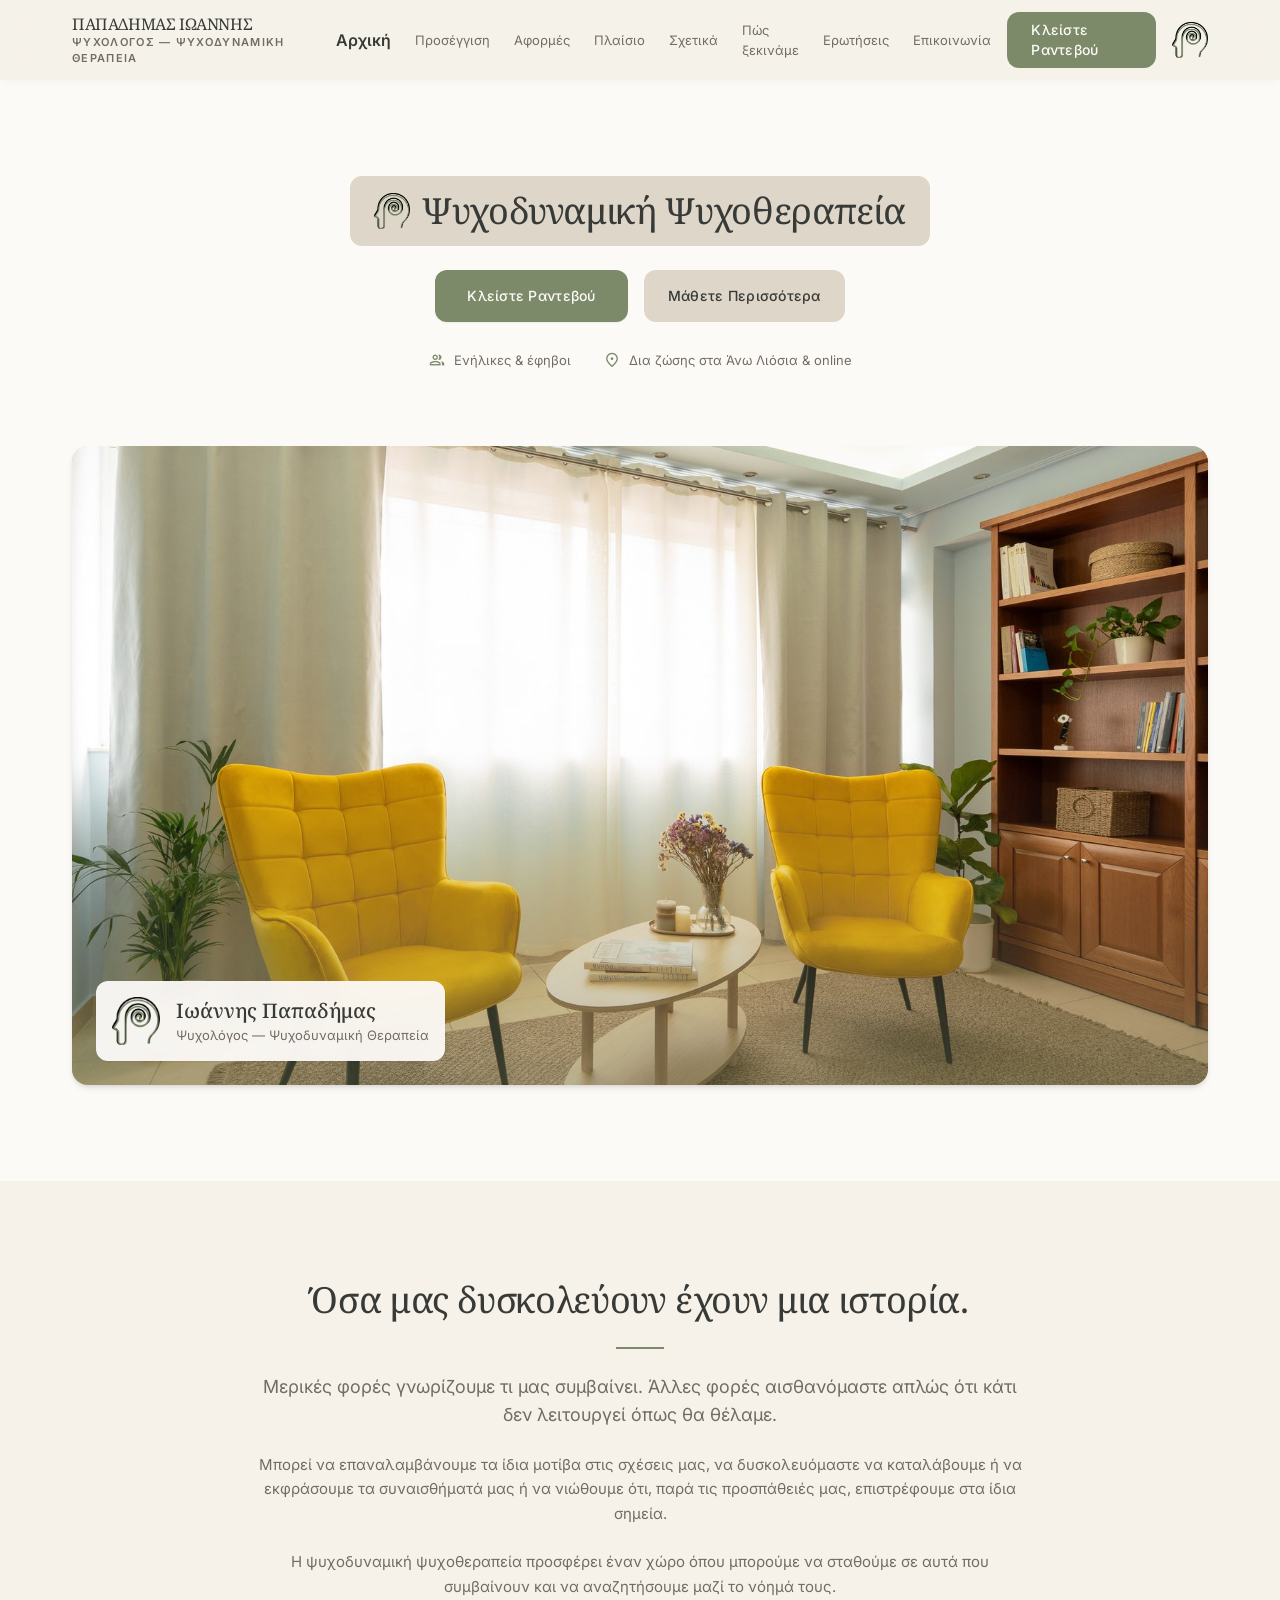
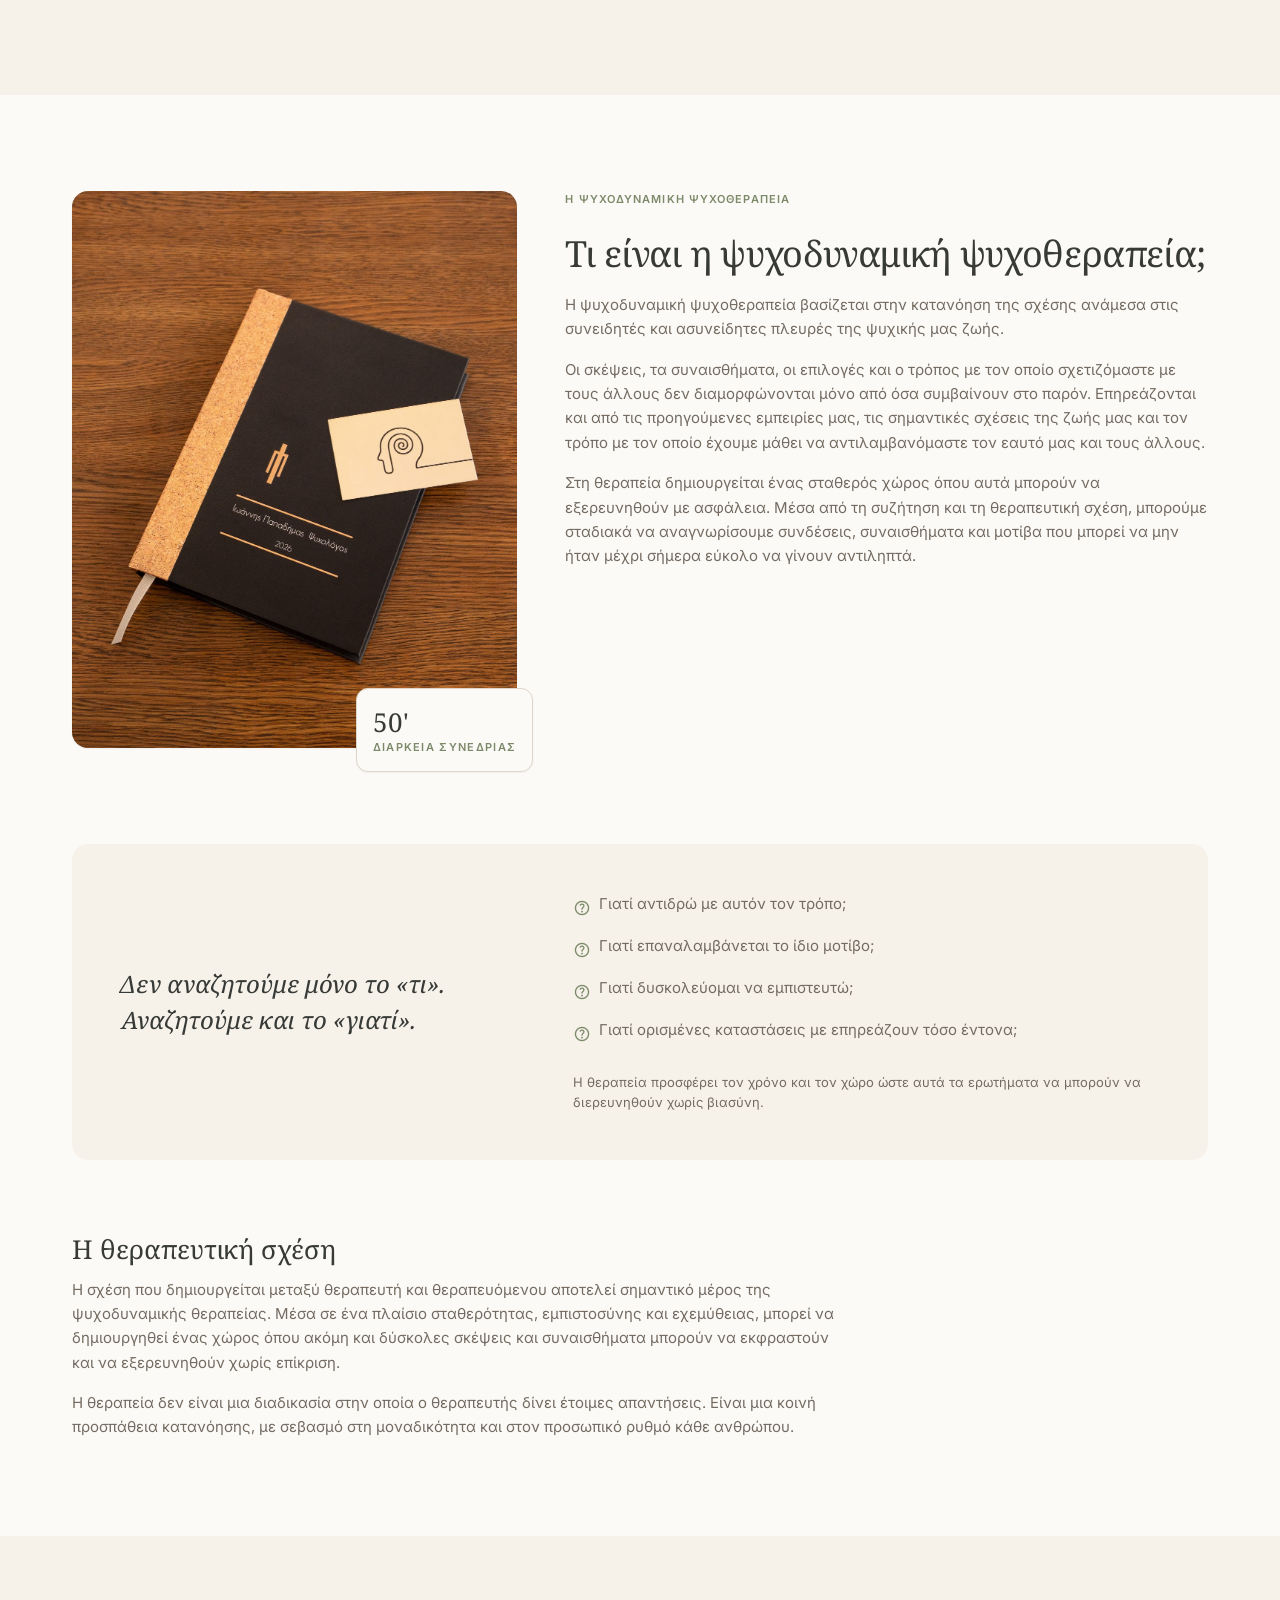
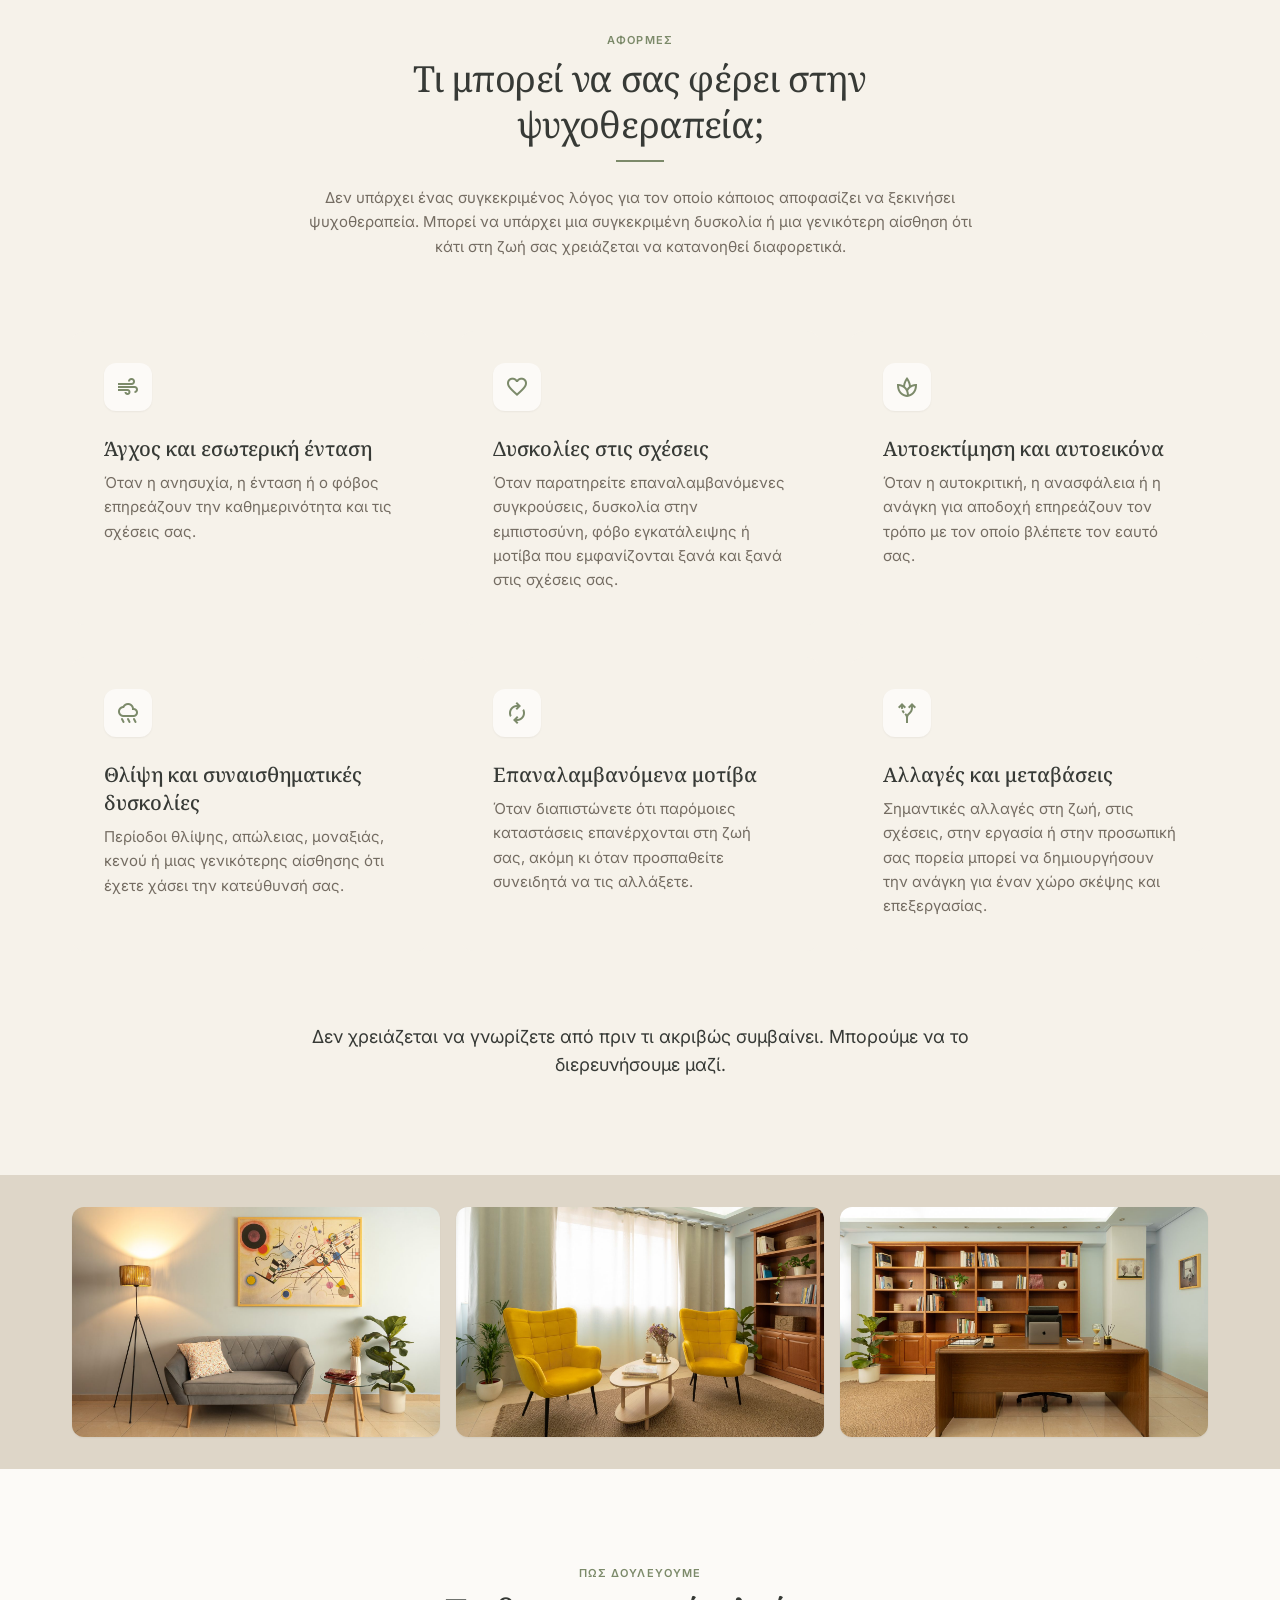
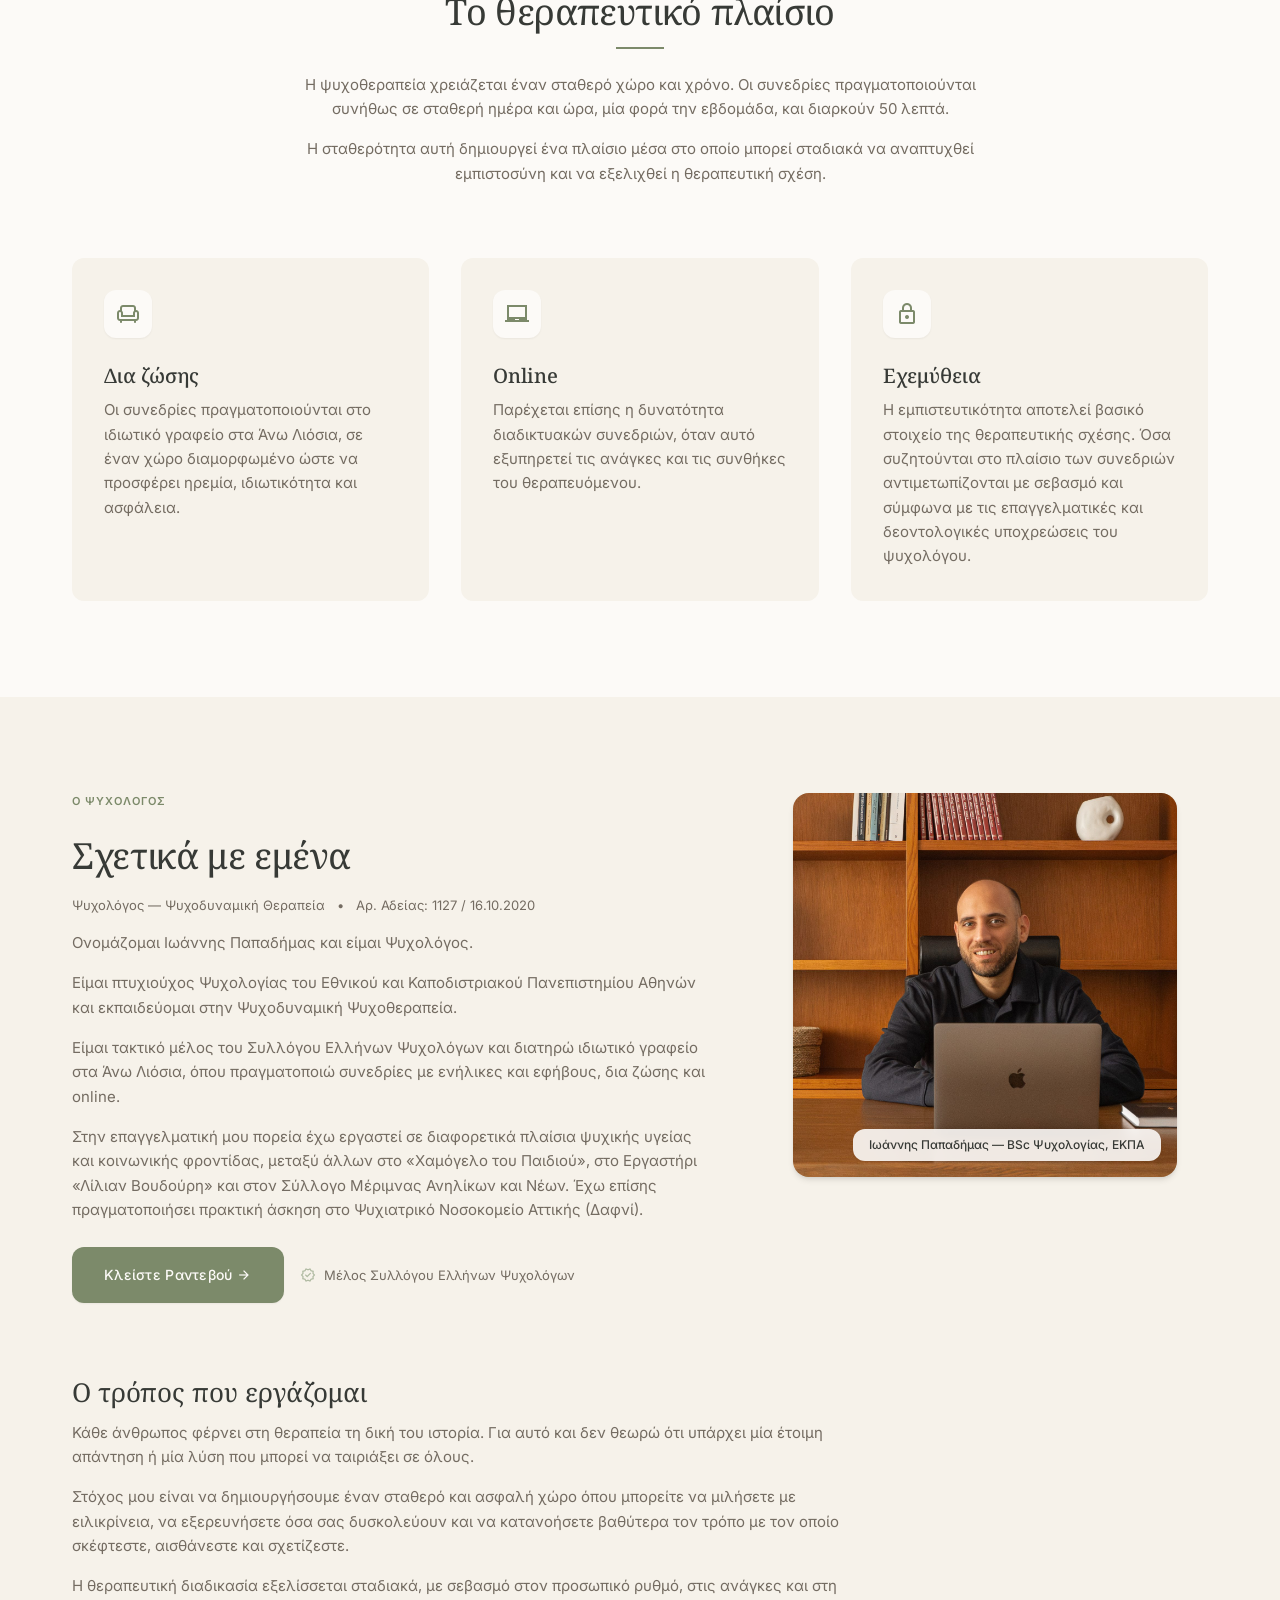
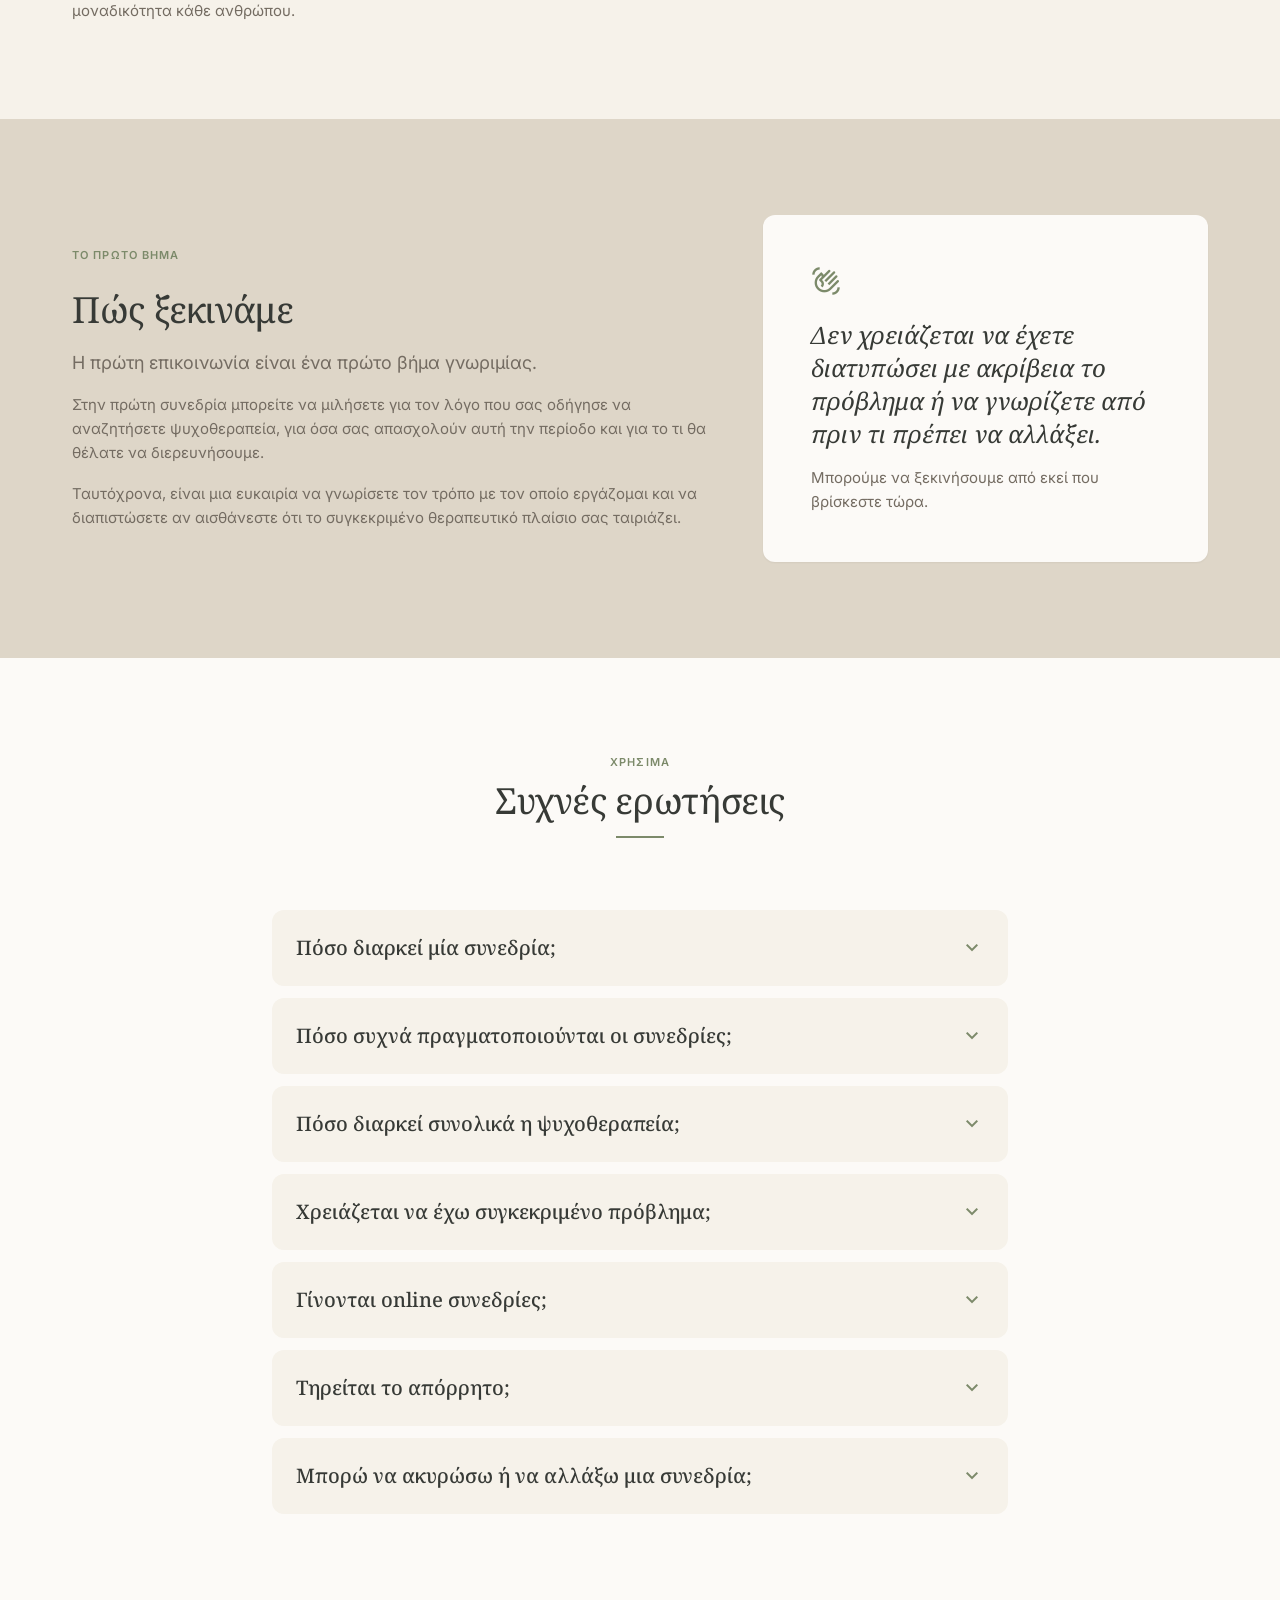
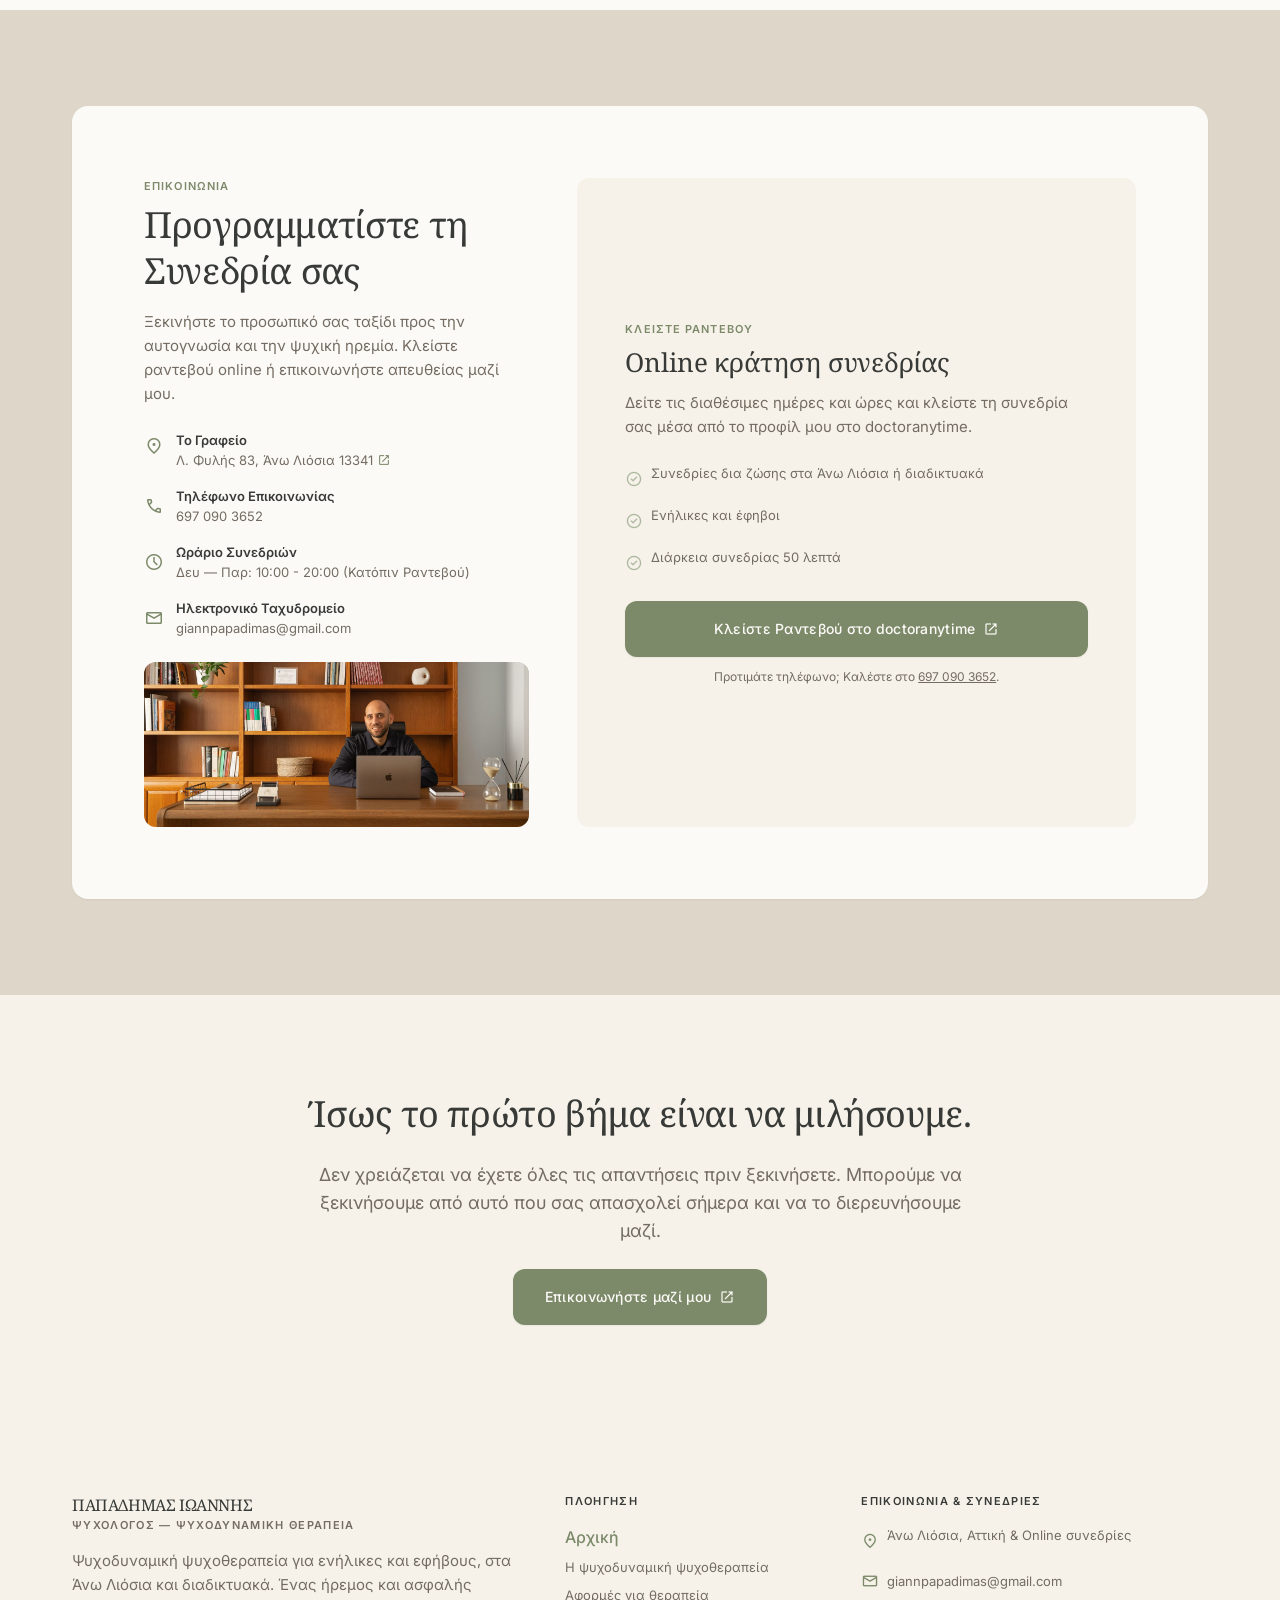
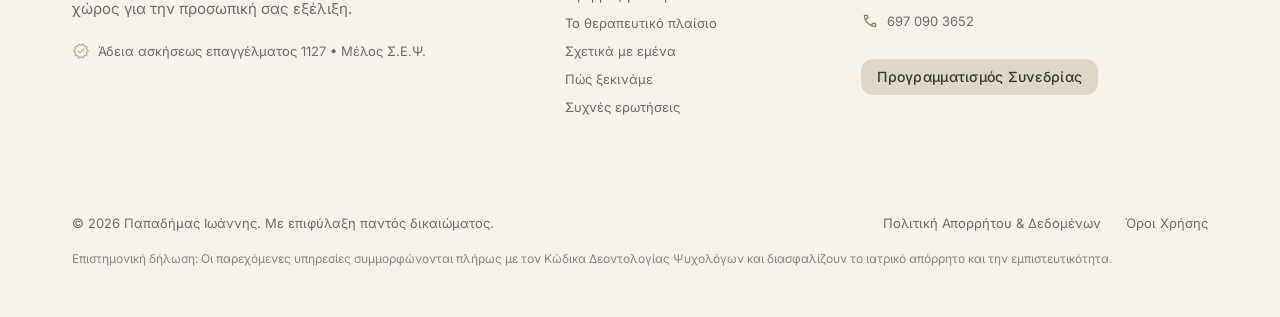
==== commit bf13a7ca: "Νέο hero χωρίς εισαγωγικές παραγράφους, «Ψυχοδυναμική Θεραπεία» παντού Οι τρεις παράγραφοι του hero " ====
--- a/index.html
+++ b/index.html
@@ -4,7 +4,7 @@
 <meta name="robots" content="noindex, nofollow">
 <meta charset="UTF-8">
 <meta name="viewport" content="width=device-width, initial-scale=1.0">
-<title>Παπαδήμας Ιωάννης — Ψυχολόγος &#8211; Ψυχολόγος — Ψυχοθεραπευτής | Άνω Λιόσια &amp; Online</title>
+<title>Παπαδήμας Ιωάννης — Ψυχολόγος &#8211; Ψυχοδυναμική Θεραπεία | Άνω Λιόσια &#038; Online</title>
 <meta name='robots' content='max-image-preview:large' />
 <link rel="preconnect" href="https://fonts.googleapis.com">
 <link rel="preconnect" href="https://fonts.gstatic.com" crossorigin>
@@ -13,9 +13,9 @@
 <link rel='dns-prefetch' href='//fonts.googleapis.com' />
 
 
-<meta name="description" content="Παπαδήμας Ιωάννης, Ψυχολόγος — Ψυχοθεραπευτής. Ψυχοδυναμική ψυχοθεραπεία για ενήλικες και εφήβους, δια ζώσης και online. Λ. Φυλής 83, Άνω Λιόσια.">
+<meta name="description" content="Παπαδήμας Ιωάννης, Ψυχολόγος — Ψυχοδυναμική Θεραπεία. Ψυχοδυναμική ψυχοθεραπεία για ενήλικες και εφήβους, δια ζώσης και online. Λ. Φυλής 83, Άνω Λιόσια.">
 <meta property="og:title" content="Παπαδήμας Ιωάννης — Ψυχολόγος">
-<meta property="og:description" content="Παπαδήμας Ιωάννης, Ψυχολόγος — Ψυχοθεραπευτής. Ψυχοδυναμική ψυχοθεραπεία για ενήλικες και εφήβους, δια ζώσης και online. Λ. Φυλής 83, Άνω Λιόσια.">
+<meta property="og:description" content="Παπαδήμας Ιωάννης, Ψυχολόγος — Ψυχοδυναμική Θεραπεία. Ψυχοδυναμική ψυχοθεραπεία για ενήλικες και εφήβους, δια ζώσης και online. Λ. Φυλής 83, Άνω Λιόσια.">
 <meta property="og:image" content="assets/img/hero.jpg">
 <meta property="og:url" content="./">
 <meta property="og:type" content="website">
@@ -37,7 +37,7 @@
 </head>
 <body class="home blog wp-embed-responsive wp-theme-papadimas bg-surface font-body-md text-body antialiased">
 <a class="sr-only focus:not-sr-only focus:absolute focus:z-[100] focus:top-2 focus:left-2 focus:bg-primary focus:text-on-primary focus:px-4 focus:py-2 focus:rounded" href="#main-content">Μετάβαση στο περιεχόμενο</a>
-<header class="fixed top-0 w-full z-50 bg-surface/90 backdrop-blur-md shadow-[0_1px_8px_rgba(0,0,0,0.03)]"><div class="h-20 max-w-[1200px] mx-auto px-gutter-mobile lg:px-gutter-desktop flex items-center justify-between gap-space-md"><a class="flex items-center gap-space-sm group text-left" data-path="home" href="#top"><div class="flex flex-col"><span class="font-headline-sm text-text-heading tracking-tight leading-tight group-hover:text-primary transition-colors">ΠΑΠΑΔΗΜΑΣ ΙΩΑΝΝΗΣ</span><span class="font-label-eyebrow text-label-eyebrow text-text-muted uppercase">Ψυχολόγος — Ψυχοθεραπευτής</span></div></a><nav class="hidden xl:flex items-center gap-space-lg" data-active-classes="text-text-heading font-semibold"><a aria-current="page" class="transition-colors text-text-heading font-semibold" href="#top">Αρχική</a><a class="font-body-sm text-body-sm text-on-surface-variant hover:text-on-surface transition-colors" href="#process">Προσέγγιση</a><a class="font-body-sm text-body-sm text-on-surface-variant hover:text-on-surface transition-colors" href="#services-curated">Αφορμές</a><a class="font-body-sm text-body-sm text-on-surface-variant hover:text-on-surface transition-colors" href="#difference">Πλαίσιο</a><a class="font-body-sm text-body-sm text-on-surface-variant hover:text-on-surface transition-colors" href="#about">Σχετικά</a><a class="font-body-sm text-body-sm text-on-surface-variant hover:text-on-surface transition-colors" href="#start">Πώς ξεκινάμε</a><a class="font-body-sm text-body-sm text-on-surface-variant hover:text-on-surface transition-colors" href="#faq">Ερωτήσεις</a><a class="font-body-sm text-body-sm text-on-surface-variant hover:text-on-surface transition-colors" href="#appointment-booking">Επικοινωνία</a></nav><div class="flex items-center gap-space-md"><a class="hidden sm:inline-flex items-center justify-center font-label-button text-label-button px-space-lg py-space-xs rounded bg-primary text-on-primary hover:bg-primary-container hover:text-on-primary transition-colors duration-200" data-path="booking" href="https://www.doctoranytime.gr/d/Psychologos/papadimas-ioannis-2" target="_blank" rel="noopener">Κλείστε Ραντεβού</a><img alt="Λογότυπο Παπαδήμας Ιωάννης" class="w-9 h-9 object-contain" src="assets/img/logo.png"/><button aria-label="Μενού" aria-expanded="false" aria-controls="mobile-menu" data-menu-toggle class="xl:hidden p-space-2xs text-on-surface hover:text-primary focus:outline-none"><span class="material-symbols-outlined text-2xl">menu</span></button></div></div>
+<header class="fixed top-0 w-full z-50 bg-surface/90 backdrop-blur-md shadow-[0_1px_8px_rgba(0,0,0,0.03)]"><div class="h-20 max-w-[1200px] mx-auto px-gutter-mobile lg:px-gutter-desktop flex items-center justify-between gap-space-md"><a class="flex items-center gap-space-sm group text-left" data-path="home" href="#top"><div class="flex flex-col"><span class="font-headline-sm text-text-heading tracking-tight leading-tight group-hover:text-primary transition-colors">ΠΑΠΑΔΗΜΑΣ ΙΩΑΝΝΗΣ</span><span class="font-label-eyebrow text-label-eyebrow text-text-muted uppercase">Ψυχολόγος — Ψυχοδυναμική Θεραπεία</span></div></a><nav class="hidden xl:flex items-center gap-space-lg" data-active-classes="text-text-heading font-semibold"><a aria-current="page" class="transition-colors text-text-heading font-semibold" href="#top">Αρχική</a><a class="font-body-sm text-body-sm text-on-surface-variant hover:text-on-surface transition-colors" href="#process">Προσέγγιση</a><a class="font-body-sm text-body-sm text-on-surface-variant hover:text-on-surface transition-colors" href="#services-curated">Αφορμές</a><a class="font-body-sm text-body-sm text-on-surface-variant hover:text-on-surface transition-colors" href="#difference">Πλαίσιο</a><a class="font-body-sm text-body-sm text-on-surface-variant hover:text-on-surface transition-colors" href="#about">Σχετικά</a><a class="font-body-sm text-body-sm text-on-surface-variant hover:text-on-surface transition-colors" href="#start">Πώς ξεκινάμε</a><a class="font-body-sm text-body-sm text-on-surface-variant hover:text-on-surface transition-colors" href="#faq">Ερωτήσεις</a><a class="font-body-sm text-body-sm text-on-surface-variant hover:text-on-surface transition-colors" href="#appointment-booking">Επικοινωνία</a></nav><div class="flex items-center gap-space-md"><a class="hidden sm:inline-flex items-center justify-center font-label-button text-label-button px-space-lg py-space-xs rounded bg-primary text-on-primary hover:bg-primary-container hover:text-on-primary transition-colors duration-200" data-path="booking" href="https://www.doctoranytime.gr/d/Psychologos/papadimas-ioannis-2" target="_blank" rel="noopener">Κλείστε Ραντεβού</a><img alt="Λογότυπο Παπαδήμας Ιωάννης" class="w-9 h-9 object-contain" src="assets/img/logo.png"/><button aria-label="Μενού" aria-expanded="false" aria-controls="mobile-menu" data-menu-toggle class="xl:hidden p-space-2xs text-on-surface hover:text-primary focus:outline-none"><span class="material-symbols-outlined text-2xl">menu</span></button></div></div>
 <div class="hidden xl:hidden border-t border-border-subtle bg-surface/95 backdrop-blur-md" data-menu-panel id="mobile-menu">
 <nav class="max-w-[1200px] mx-auto px-gutter-mobile py-space-md flex flex-col gap-space-sm">
 <a class="font-body-md text-body-md text-on-surface-variant hover:text-on-surface transition-colors" href="#top">Αρχική</a>
@@ -56,30 +56,21 @@
 <!-- 1. HERO -->
 <section style="scroll-margin-top:5rem" id="top" class="relative w-full overflow-hidden bg-surface-container-lowest">
 <div class="max-w-[1200px] mx-auto px-gutter-mobile lg:px-gutter-desktop py-space-3xl lg:py-space-4xl">
-<div class="grid grid-cols-1 lg:grid-cols-12 gap-space-2xl items-center">
-<div class="lg:col-span-7 flex flex-col items-start gap-space-lg">
+
+<div class="max-w-3xl mx-auto text-center flex flex-col items-center gap-space-lg">
 <h1 class="inline-flex items-center gap-space-sm px-space-lg py-space-sm bg-surface-container rounded-full">
 <img alt="Λογότυπο Παπαδήμας Ιωάννης" class="w-7 h-7 lg:w-9 lg:h-9 object-contain shrink-0" src="assets/img/logo.png"/>
 <span class="font-headline-lg text-headline-sm lg:text-headline-lg text-text-heading leading-tight">Ψυχοδυναμική Ψυχοθεραπεία</span>
 </h1>
-<p class="font-body-lg text-body-md lg:text-body-lg text-text-body max-w-xl">
-Υπάρχουν στιγμές που κάτι μας δυσκολεύει, χωρίς να είναι πάντα εύκολο να καταλάβουμε τι ακριβώς συμβαίνει.
-</p>
-<p class="font-body-md text-body-md text-text-body leading-relaxed" style="max-width:36rem">
-Η ψυχοθεραπεία μπορεί να αποτελέσει έναν σταθερό και ασφαλή χώρο για να μιλήσετε ελεύθερα, να εξερευνήσετε όσα σας απασχολούν και να κατανοήσετε βαθύτερα τον τρόπο με τον οποίο σκέφτεστε, αισθάνεστε και σχετίζεστε.
-</p>
-<p class="font-body-md text-body-md text-text-body leading-relaxed" style="max-width:36rem">
-Μέσα από την ψυχοδυναμική προσέγγιση, η θεραπευτική διαδικασία δεν περιορίζεται μόνο σε αυτό που συμβαίνει στο παρόν. Αναζητούμε μαζί τις συνδέσεις με την προσωπική σας ιστορία, τις σχέσεις και τα μοτίβα που μπορεί να επαναλαμβάνονται στη ζωή σας.
-</p>
-<div class="flex flex-wrap items-center gap-space-md pt-space-xs w-full sm:w-auto">
-<a class="w-full sm:w-auto inline-flex items-center justify-center font-label-button text-label-button px-space-xl py-space-md rounded bg-primary text-on-primary hover:bg-primary-container transition-colors shadow-sm" href="https://www.doctoranytime.gr/d/Psychologos/papadimas-ioannis-2" target="_blank" rel="noopener">
+<div class="flex flex-col sm:flex-row items-stretch sm:items-center justify-center gap-space-md w-full sm:w-auto">
+<a class="inline-flex items-center justify-center font-label-button text-label-button px-space-xl py-space-md rounded bg-primary text-on-primary hover:bg-primary-container transition-colors shadow-sm" href="https://www.doctoranytime.gr/d/Psychologos/papadimas-ioannis-2" target="_blank" rel="noopener">
 Κλείστε Ραντεβού
 </a>
-<a class="w-full sm:w-auto inline-flex items-center justify-center font-label-button text-label-button px-space-lg py-space-md rounded bg-surface-container hover:bg-surface-container-high text-text-heading transition-colors" href="#process">
+<a class="inline-flex items-center justify-center font-label-button text-label-button px-space-lg py-space-md rounded bg-surface-container hover:bg-surface-container-high text-text-heading transition-colors" href="#process">
 Μάθετε Περισσότερα
 </a>
 </div>
-<div class="pt-space-md flex flex-wrap items-center gap-space-xl text-text-muted font-body-sm text-body-sm">
+<div class="flex flex-wrap items-center justify-center gap-space-md lg:gap-space-xl text-text-muted font-body-sm text-body-sm">
 <div class="flex items-center gap-space-xs">
 <span aria-hidden="true" class="material-symbols-outlined text-secondary text-lg">group</span>
 <span>Ενήλικες &amp; έφηβοι</span>
@@ -90,20 +81,20 @@
 </div>
 </div>
 </div>
-<div class="lg:col-span-5 relative flex justify-center">
-<div class="relative w-full max-w-md aspect-[4/5] rounded-xl overflow-hidden shadow-md bg-surface-container">
+
+<!-- Η φωτογραφία φαρδιά, από κάτω -->
+<div class="mt-space-2xl lg:mt-space-3xl relative w-full aspect-[4/3] sm:aspect-[16/9] rounded-xl overflow-hidden shadow-md bg-surface-container">
 <img alt="Ο χώρος συνεδριών με τις δύο πολυθρόνες δίπλα στο παράθυρο" class="w-full h-full object-cover" src="assets/img/hero.jpg"/>
 <div class="absolute inset-0 bg-gradient-to-t from-primary/40 via-transparent to-transparent"></div>
-<div class="absolute bottom-6 left-6 right-6 p-space-md bg-surface-bright/95 backdrop-blur-md rounded-lg shadow-sm flex items-center gap-space-md">
-<img alt="Λογότυπο Παπαδήμας Ιωάννης" class="w-12 h-12 object-contain" src="assets/img/logo.png"/>
-<div class="flex flex-col">
+<div class="absolute bottom-4 left-4 right-4 sm:bottom-6 sm:left-6 sm:right-auto p-space-md bg-surface-bright/95 backdrop-blur-md rounded-lg shadow-sm flex items-center gap-space-md">
+<img alt="Λογότυπο Παπαδήμας Ιωάννης" class="w-12 h-12 object-contain shrink-0" src="assets/img/logo.png"/>
+<div class="flex flex-col text-left">
 <span class="font-headline-sm text-sm lg:text-headline-sm text-text-heading font-medium">Ιωάννης Παπαδήμας</span>
-<span class="font-body-sm text-body-sm text-text-muted">Ψυχολόγος — Ψυχοθεραπευτής</span>
-</div>
-</div>
-</div>
-</div>
-</div>
+<span class="font-body-sm text-body-sm text-text-muted">Ψυχολόγος — Ψυχοδυναμική Θεραπεία</span>
+</div>
+</div>
+</div>
+
 </div>
 </section>
 <!-- 2. ΚΕΝΤΡΙΚΟ ΜΗΝΥΜΑ -->
@@ -306,12 +297,12 @@
 <span class="font-label-eyebrow text-label-eyebrow uppercase text-secondary tracking-widest block mb-space-xs">Ο ΨΥΧΟΛΟΓΟΣ</span>
 <h2 class="font-headline-lg text-headline-lg-mobile lg:text-headline-lg text-text-heading">Σχετικά με εμένα</h2>
 <div class="flex flex-wrap items-center gap-space-sm font-body-sm text-body-sm text-text-muted">
-<span>Ψυχολόγος — Ψυχοθεραπευτής</span>
+<span>Ψυχολόγος — Ψυχοδυναμική Θεραπεία</span>
 <span aria-hidden="true">•</span>
 <span>Αρ. Αδείας: 1127 / 16.10.2020</span>
 </div>
 <p class="font-body-md text-body-md text-text-body leading-relaxed">
-Ονομάζομαι Ιωάννης Παπαδήμας και είμαι Ψυχολόγος – Ψυχοθεραπευτής.
+Ονομάζομαι Ιωάννης Παπαδήμας και είμαι Ψυχολόγος.
 </p>
 <p class="font-body-md text-body-md text-text-body leading-relaxed">
 Είμαι πτυχιούχος Ψυχολογίας του Εθνικού και Καποδιστριακού Πανεπιστημίου Αθηνών και εκπαιδεύομαι στην Ψυχοδυναμική Ψυχοθεραπεία.
@@ -603,7 +594,7 @@
 </script>
 
 </div></main>
-<footer class="w-full bg-surface-container-low"><div class="max-w-[1200px] mx-auto px-gutter-mobile lg:px-gutter-desktop pt-space-3xl pb-space-2xl"><div class="grid grid-cols-1 md:grid-cols-12 gap-space-2xl mb-space-3xl"><div class="md:col-span-5 flex flex-col items-start gap-space-md"><div class="flex items-center gap-space-sm"><div class="flex flex-col"><span class="font-headline-sm text-text-heading tracking-tight">ΠΑΠΑΔΗΜΑΣ ΙΩΑΝΝΗΣ</span><span class="font-label-eyebrow text-label-eyebrow text-text-muted uppercase">Ψυχολόγος — Ψυχοθεραπευτής</span></div></div><p class="font-body-md text-body-md text-text-body max-w-md">Ψυχοδυναμική ψυχοθεραπεία για ενήλικες και εφήβους, στα Άνω Λιόσια και διαδικτυακά. Ένας ήρεμος και ασφαλής χώρος για την προσωπική σας εξέλιξη.</p><div class="flex items-center gap-space-xs text-text-muted font-body-sm text-body-sm"><span class="material-symbols-outlined text-lg text-accent-sage">verified</span><span>Άδεια ασκήσεως επαγγέλματος 1127 • Μέλος Σ.Ε.Ψ.</span></div></div><div class="md:col-span-3 flex flex-col gap-space-md"><span class="font-label-eyebrow text-label-eyebrow uppercase text-text-heading font-semibold">Πλοηγηση</span><nav class="flex flex-col gap-space-xs" data-active-classes="text-primary font-medium"><a aria-current="page" class="transition-colors text-primary font-medium" href="#top">Αρχική</a><a class="font-body-sm text-body-sm text-on-surface-variant hover:text-on-surface transition-colors" href="#process">Η ψυχοδυναμική ψυχοθεραπεία</a><a class="font-body-sm text-body-sm text-on-surface-variant hover:text-on-surface transition-colors" href="#services-curated">Αφορμές για θεραπεία</a><a class="font-body-sm text-body-sm text-on-surface-variant hover:text-on-surface transition-colors" href="#difference">Το θεραπευτικό πλαίσιο</a><a class="font-body-sm text-body-sm text-on-surface-variant hover:text-on-surface transition-colors" href="#about">Σχετικά με εμένα</a><a class="font-body-sm text-body-sm text-on-surface-variant hover:text-on-surface transition-colors" href="#start">Πώς ξεκινάμε</a><a class="font-body-sm text-body-sm text-on-surface-variant hover:text-on-surface transition-colors" href="#faq">Συχνές ερωτήσεις</a></nav></div><div class="md:col-span-4 flex flex-col gap-space-md"><span class="font-label-eyebrow text-label-eyebrow uppercase text-text-heading font-semibold">Επικοινωνια &amp; Συνεδριες</span><div class="flex flex-col gap-space-sm font-body-sm text-body-sm text-text-body"><div class="flex items-start gap-space-xs"><span class="material-symbols-outlined text-lg text-secondary mt-0.5">location_on</span><a class="hover:text-primary transition-colors" href="https://www.google.com/maps/search/?api=1&#038;query=%CE%9B.%20%CE%A6%CF%85%CE%BB%CE%AE%CF%82%2083%2C%20%CE%86%CE%BD%CF%89%20%CE%9B%CE%B9%CF%8C%CF%83%CE%B9%CE%B1%2013341" target="_blank" rel="noopener">Άνω Λιόσια, Αττική &amp; Online συνεδρίες<span class="sr-only"> — άνοιγμα στους Χάρτες Google</span></a></div><div class="flex items-center gap-space-xs"><span class="material-symbols-outlined text-lg text-secondary">mail</span><a class="hover:text-primary transition-colors" href="mailto:giannpapadimas@gmail.com">giannpapadimas@gmail.com</a></div><div class="flex items-center gap-space-xs"><span class="material-symbols-outlined text-lg text-secondary">call</span><span><a class="hover:text-primary transition-colors" href="tel:+306970903652">697 090 3652</a></span></div></div><div class="mt-space-xs"><a class="inline-flex items-center justify-center font-label-button text-label-button px-space-md py-space-xs rounded bg-surface-container hover:bg-surface-container-high text-on-surface transition-colors duration-200" data-path="booking" href="https://www.doctoranytime.gr/d/Psychologos/papadimas-ioannis-2" target="_blank" rel="noopener">Προγραμματισμός Συνεδρίας</a></div></div></div><div class="pt-space-lg flex flex-col md:flex-row items-center justify-between gap-space-md font-body-sm text-body-sm text-text-muted text-center md:text-left"><p>&copy; 2026 Παπαδήμας Ιωάννης. Με επιφύλαξη παντός δικαιώματος.</p><div class="flex items-center gap-space-lg"><a class="hover:text-on-surface transition-colors" data-path="privacy-policy" href="politiki-aporritou/">Πολιτική Απορρήτου &amp; Δεδομένων</a><a class="hover:text-on-surface transition-colors" data-path="terms-of-service" href="oroi-chrisis/">Όροι Χρήσης</a></div></div><div class="mt-space-md text-center md:text-left font-body-sm text-body-sm text-text-muted opacity-80"><p class="text-xs leading-relaxed">Επιστημονική δήλωση: Οι παρεχόμενες υπηρεσίες συμμορφώνονται πλήρως με τον Κώδικα Δεοντολογίας Ψυχολόγων και διασφαλίζουν το ιατρικό απόρρητο και την εμπιστευτικότητα.</p></div></div></footer>
+<footer class="w-full bg-surface-container-low"><div class="max-w-[1200px] mx-auto px-gutter-mobile lg:px-gutter-desktop pt-space-3xl pb-space-2xl"><div class="grid grid-cols-1 md:grid-cols-12 gap-space-2xl mb-space-3xl"><div class="md:col-span-5 flex flex-col items-start gap-space-md"><div class="flex items-center gap-space-sm"><div class="flex flex-col"><span class="font-headline-sm text-text-heading tracking-tight">ΠΑΠΑΔΗΜΑΣ ΙΩΑΝΝΗΣ</span><span class="font-label-eyebrow text-label-eyebrow text-text-muted uppercase">Ψυχολόγος — Ψυχοδυναμική Θεραπεία</span></div></div><p class="font-body-md text-body-md text-text-body max-w-md">Ψυχοδυναμική ψυχοθεραπεία για ενήλικες και εφήβους, στα Άνω Λιόσια και διαδικτυακά. Ένας ήρεμος και ασφαλής χώρος για την προσωπική σας εξέλιξη.</p><div class="flex items-center gap-space-xs text-text-muted font-body-sm text-body-sm"><span class="material-symbols-outlined text-lg text-accent-sage">verified</span><span>Άδεια ασκήσεως επαγγέλματος 1127 • Μέλος Σ.Ε.Ψ.</span></div></div><div class="md:col-span-3 flex flex-col gap-space-md"><span class="font-label-eyebrow text-label-eyebrow uppercase text-text-heading font-semibold">Πλοηγηση</span><nav class="flex flex-col gap-space-xs" data-active-classes="text-primary font-medium"><a aria-current="page" class="transition-colors text-primary font-medium" href="#top">Αρχική</a><a class="font-body-sm text-body-sm text-on-surface-variant hover:text-on-surface transition-colors" href="#process">Η ψυχοδυναμική ψυχοθεραπεία</a><a class="font-body-sm text-body-sm text-on-surface-variant hover:text-on-surface transition-colors" href="#services-curated">Αφορμές για θεραπεία</a><a class="font-body-sm text-body-sm text-on-surface-variant hover:text-on-surface transition-colors" href="#difference">Το θεραπευτικό πλαίσιο</a><a class="font-body-sm text-body-sm text-on-surface-variant hover:text-on-surface transition-colors" href="#about">Σχετικά με εμένα</a><a class="font-body-sm text-body-sm text-on-surface-variant hover:text-on-surface transition-colors" href="#start">Πώς ξεκινάμε</a><a class="font-body-sm text-body-sm text-on-surface-variant hover:text-on-surface transition-colors" href="#faq">Συχνές ερωτήσεις</a></nav></div><div class="md:col-span-4 flex flex-col gap-space-md"><span class="font-label-eyebrow text-label-eyebrow uppercase text-text-heading font-semibold">Επικοινωνια &amp; Συνεδριες</span><div class="flex flex-col gap-space-sm font-body-sm text-body-sm text-text-body"><div class="flex items-start gap-space-xs"><span class="material-symbols-outlined text-lg text-secondary mt-0.5">location_on</span><a class="hover:text-primary transition-colors" href="https://www.google.com/maps/search/?api=1&#038;query=%CE%9B.%20%CE%A6%CF%85%CE%BB%CE%AE%CF%82%2083%2C%20%CE%86%CE%BD%CF%89%20%CE%9B%CE%B9%CF%8C%CF%83%CE%B9%CE%B1%2013341" target="_blank" rel="noopener">Άνω Λιόσια, Αττική &amp; Online συνεδρίες<span class="sr-only"> — άνοιγμα στους Χάρτες Google</span></a></div><div class="flex items-center gap-space-xs"><span class="material-symbols-outlined text-lg text-secondary">mail</span><a class="hover:text-primary transition-colors" href="mailto:giannpapadimas@gmail.com">giannpapadimas@gmail.com</a></div><div class="flex items-center gap-space-xs"><span class="material-symbols-outlined text-lg text-secondary">call</span><span><a class="hover:text-primary transition-colors" href="tel:+306970903652">697 090 3652</a></span></div></div><div class="mt-space-xs"><a class="inline-flex items-center justify-center font-label-button text-label-button px-space-md py-space-xs rounded bg-surface-container hover:bg-surface-container-high text-on-surface transition-colors duration-200" data-path="booking" href="https://www.doctoranytime.gr/d/Psychologos/papadimas-ioannis-2" target="_blank" rel="noopener">Προγραμματισμός Συνεδρίας</a></div></div></div><div class="pt-space-lg flex flex-col md:flex-row items-center justify-between gap-space-md font-body-sm text-body-sm text-text-muted text-center md:text-left"><p>&copy; 2026 Παπαδήμας Ιωάννης. Με επιφύλαξη παντός δικαιώματος.</p><div class="flex items-center gap-space-lg"><a class="hover:text-on-surface transition-colors" data-path="privacy-policy" href="politiki-aporritou/">Πολιτική Απορρήτου &amp; Δεδομένων</a><a class="hover:text-on-surface transition-colors" data-path="terms-of-service" href="oroi-chrisis/">Όροι Χρήσης</a></div></div><div class="mt-space-md text-center md:text-left font-body-sm text-body-sm text-text-muted opacity-80"><p class="text-xs leading-relaxed">Επιστημονική δήλωση: Οι παρεχόμενες υπηρεσίες συμμορφώνονται πλήρως με τον Κώδικα Δεοντολογίας Ψυχολόγων και διασφαλίζουν το ιατρικό απόρρητο και την εμπιστευτικότητα.</p></div></div></footer>
 
 <script src="assets/js/site.js" id="papadimas-site-js"></script>
 
--- a/assets/css/app.css
+++ b/assets/css/app.css
@@ -1 +1 @@
-*,:after,:before{--tw-border-spacing-x:0;--tw-border-spacing-y:0;--tw-translate-x:0;--tw-translate-y:0;--tw-rotate:0;--tw-skew-x:0;--tw-skew-y:0;--tw-scale-x:1;--tw-scale-y:1;--tw-pan-x: ;--tw-pan-y: ;--tw-pinch-zoom: ;--tw-scroll-snap-strictness:proximity;--tw-gradient-from-position: ;--tw-gradient-via-position: ;--tw-gradient-to-position: ;--tw-ordinal: ;--tw-slashed-zero: ;--tw-numeric-figure: ;--tw-numeric-spacing: ;--tw-numeric-fraction: ;--tw-ring-inset: ;--tw-ring-offset-width:0px;--tw-ring-offset-color:#fff;--tw-ring-color:rgba(59,130,246,.5);--tw-ring-offset-shadow:0 0 #0000;--tw-ring-shadow:0 0 #0000;--tw-shadow:0 0 #0000;--tw-shadow-colored:0 0 #0000;--tw-blur: ;--tw-brightness: ;--tw-contrast: ;--tw-grayscale: ;--tw-hue-rotate: ;--tw-invert: ;--tw-saturate: ;--tw-sepia: ;--tw-drop-shadow: ;--tw-backdrop-blur: ;--tw-backdrop-brightness: ;--tw-backdrop-contrast: ;--tw-backdrop-grayscale: ;--tw-backdrop-hue-rotate: ;--tw-backdrop-invert: ;--tw-backdrop-opacity: ;--tw-backdrop-saturate: ;--tw-backdrop-sepia: ;--tw-contain-size: ;--tw-contain-layout: ;--tw-contain-paint: ;--tw-contain-style: }::backdrop{--tw-border-spacing-x:0;--tw-border-spacing-y:0;--tw-translate-x:0;--tw-translate-y:0;--tw-rotate:0;--tw-skew-x:0;--tw-skew-y:0;--tw-scale-x:1;--tw-scale-y:1;--tw-pan-x: ;--tw-pan-y: ;--tw-pinch-zoom: ;--tw-scroll-snap-strictness:proximity;--tw-gradient-from-position: ;--tw-gradient-via-position: ;--tw-gradient-to-position: ;--tw-ordinal: ;--tw-slashed-zero: ;--tw-numeric-figure: ;--tw-numeric-spacing: ;--tw-numeric-fraction: ;--tw-ring-inset: ;--tw-ring-offset-width:0px;--tw-ring-offset-color:#fff;--tw-ring-color:rgba(59,130,246,.5);--tw-ring-offset-shadow:0 0 #0000;--tw-ring-shadow:0 0 #0000;--tw-shadow:0 0 #0000;--tw-shadow-colored:0 0 #0000;--tw-blur: ;--tw-brightness: ;--tw-contrast: ;--tw-grayscale: ;--tw-hue-rotate: ;--tw-invert: ;--tw-saturate: ;--tw-sepia: ;--tw-drop-shadow: ;--tw-backdrop-blur: ;--tw-backdrop-brightness: ;--tw-backdrop-contrast: ;--tw-backdrop-grayscale: ;--tw-backdrop-hue-rotate: ;--tw-backdrop-invert: ;--tw-backdrop-opacity: ;--tw-backdrop-saturate: ;--tw-backdrop-sepia: ;--tw-contain-size: ;--tw-contain-layout: ;--tw-contain-paint: ;--tw-contain-style: }/*! tailwindcss v3.4.17 | MIT License | https://tailwindcss.com*/*,:after,:before{box-sizing:border-box;border:0 solid #e5e7eb}:after,:before{--tw-content:""}:host,html{line-height:1.5;-webkit-text-size-adjust:100%;-moz-tab-size:4;-o-tab-size:4;tab-size:4;font-family:ui-sans-serif,system-ui,sans-serif,Apple Color Emoji,Segoe UI Emoji,Segoe UI Symbol,Noto Color Emoji;font-feature-settings:normal;font-variation-settings:normal;-webkit-tap-highlight-color:transparent}body{margin:0;line-height:inherit}hr{height:0;color:inherit;border-top-width:1px}abbr:where([title]){-webkit-text-decoration:underline dotted;text-decoration:underline dotted}h1,h2,h3,h4,h5,h6{font-size:inherit;font-weight:inherit}a{color:inherit;text-decoration:inherit}b,strong{font-weight:bolder}code,kbd,pre,samp{font-family:ui-monospace,SFMono-Regular,Menlo,Monaco,Consolas,Liberation Mono,Courier New,monospace;font-feature-settings:normal;font-variation-settings:normal;font-size:1em}small{font-size:80%}sub,sup{font-size:75%;line-height:0;position:relative;vertical-align:baseline}sub{bottom:-.25em}sup{top:-.5em}table{text-indent:0;border-color:inherit;border-collapse:collapse}button,input,optgroup,select,textarea{font-family:inherit;font-feature-settings:inherit;font-variation-settings:inherit;font-size:100%;font-weight:inherit;line-height:inherit;letter-spacing:inherit;color:inherit;margin:0;padding:0}button,select{text-transform:none}button,input:where([type=button]),input:where([type=reset]),input:where([type=submit]){-webkit-appearance:button;background-color:transparent;background-image:none}:-moz-focusring{outline:auto}:-moz-ui-invalid{box-shadow:none}progress{vertical-align:baseline}::-webkit-inner-spin-button,::-webkit-outer-spin-button{height:auto}[type=search]{-webkit-appearance:textfield;outline-offset:-2px}::-webkit-search-decoration{-webkit-appearance:none}::-webkit-file-upload-button{-webkit-appearance:button;font:inherit}summary{display:list-item}blockquote,dd,dl,figure,h1,h2,h3,h4,h5,h6,hr,p,pre{margin:0}fieldset{margin:0}fieldset,legend{padding:0}menu,ol,ul{list-style:none;margin:0;padding:0}dialog{padding:0}textarea{resize:vertical}input::-moz-placeholder,textarea::-moz-placeholder{opacity:1;color:#9ca3af}input::placeholder,textarea::placeholder{opacity:1;color:#9ca3af}[role=button],button{cursor:pointer}:disabled{cursor:default}audio,canvas,embed,iframe,img,object,svg,video{display:block;vertical-align:middle}img,video{max-width:100%;height:auto}[hidden]:where(:not([hidden=until-found])){display:none}html{scroll-behavior:smooth}body{overscroll-behavior:none}main>:first-child{margin-top:0!important}main>:last-child{margin-bottom:0!important}.material-symbols-outlined{font-family:Material Symbols Outlined;font-weight:400;font-style:normal;line-height:1;letter-spacing:normal;text-transform:none;display:inline-block;white-space:nowrap;word-wrap:normal;direction:ltr;-webkit-font-feature-settings:"liga";-webkit-font-smoothing:antialiased}.sr-only{position:absolute;width:1px;height:1px;padding:0;margin:-1px;overflow:hidden;clip:rect(0,0,0,0);white-space:nowrap;border-width:0}.fixed{position:fixed}.absolute{position:absolute}.relative{position:relative}.inset-0{inset:0}.-bottom-6{bottom:-1.5rem}.-right-4{right:-1rem}.bottom-4{bottom:1rem}.bottom-6{bottom:1.5rem}.left-6{left:1.5rem}.right-4{right:1rem}.right-6{right:1.5rem}.top-0{top:0}.z-50{z-index:50}.mx-auto{margin-left:auto;margin-right:auto}.mb-space-3xl{margin-bottom:4.5rem}.mb-space-lg{margin-bottom:1.5rem}.mb-space-md{margin-bottom:1rem}.mb-space-sm{margin-bottom:.75rem}.mb-space-xs{margin-bottom:.5rem}.mt-0\.5{margin-top:.125rem}.mt-space-3xl{margin-top:4.5rem}.mt-space-lg{margin-top:1.5rem}.mt-space-md{margin-top:1rem}.mt-space-sm{margin-top:.75rem}.mt-space-xs{margin-top:.5rem}.block{display:block}.flex{display:flex}.inline-flex{display:inline-flex}.grid{display:grid}.hidden{display:none}.aspect-\[16\/10\]{aspect-ratio:16/10}.aspect-\[21\/9\]{aspect-ratio:21/9}.aspect-\[4\/5\]{aspect-ratio:4/5}.aspect-square{aspect-ratio:1/1}.h-0\.5{height:.125rem}.h-12{height:3rem}.h-20{height:5rem}.h-7{height:1.75rem}.h-9{height:2.25rem}.h-full{height:100%}.min-h-screen{min-height:100vh}.w-12{width:3rem}.w-7{width:1.75rem}.w-9{width:2.25rem}.w-full{width:100%}.max-w-2xl{max-width:42rem}.max-w-3xl{max-width:48rem}.max-w-\[1200px\]{max-width:1200px}.max-w-\[15rem\]{max-width:15rem}.max-w-\[800px\]{max-width:800px}.max-w-md{max-width:28rem}.max-w-sm{max-width:24rem}.max-w-xl{max-width:36rem}.shrink-0{flex-shrink:0}.grid-cols-1{grid-template-columns:repeat(1,minmax(0,1fr))}.flex-col{flex-direction:column}.flex-wrap{flex-wrap:wrap}.items-start{align-items:flex-start}.items-center{align-items:center}.justify-center{justify-content:center}.justify-between{justify-content:space-between}.gap-space-2xl{gap:3rem}.gap-space-2xs{gap:.25rem}.gap-space-lg{gap:1.5rem}.gap-space-md{gap:1rem}.gap-space-sm{gap:.75rem}.gap-space-xl{gap:2rem}.gap-space-xs{gap:.5rem}.overflow-hidden{overflow:hidden}.rounded,.rounded-full,.rounded-lg{border-radius:.75rem}.rounded-xl{border-radius:1rem}.border{border-width:1px}.border-t{border-top-width:1px}.border-accent-sage\/40{border-color:hsla(86,15%,68%,.4)}.border-border-subtle{--tw-border-opacity:1;border-color:rgb(222 214 200/var(--tw-border-opacity,1))}.border-error\/40{border-color:rgba(186,26,26,.4)}.bg-primary,.bg-secondary{--tw-bg-opacity:1;background-color:rgb(124 138 106/var(--tw-bg-opacity,1))}.bg-surface{--tw-bg-opacity:1;background-color:rgb(246 242 234/var(--tw-bg-opacity,1))}.bg-surface-bright{--tw-bg-opacity:1;background-color:rgb(252 250 247/var(--tw-bg-opacity,1))}.bg-surface-bright\/90{background-color:hsla(36,45%,98%,.9)}.bg-surface-bright\/95{background-color:hsla(36,45%,98%,.95)}.bg-surface-container,.bg-surface-container-high{--tw-bg-opacity:1;background-color:rgb(222 214 200/var(--tw-bg-opacity,1))}.bg-surface-container-low{--tw-bg-opacity:1;background-color:rgb(246 242 234/var(--tw-bg-opacity,1))}.bg-surface-container-lowest{--tw-bg-opacity:1;background-color:rgb(252 250 247/var(--tw-bg-opacity,1))}.bg-surface\/90{background-color:hsla(40,40%,94%,.9)}.bg-surface\/95{background-color:hsla(40,40%,94%,.95)}.bg-gradient-to-t{background-image:linear-gradient(to top,var(--tw-gradient-stops))}.from-primary\/40{--tw-gradient-from:hsla(86,13%,48%,.4) var(--tw-gradient-from-position);--tw-gradient-to:hsla(86,13%,48%,0) var(--tw-gradient-to-position);--tw-gradient-stops:var(--tw-gradient-from),var(--tw-gradient-to)}.via-transparent{--tw-gradient-to:transparent var(--tw-gradient-to-position);--tw-gradient-stops:var(--tw-gradient-from),transparent var(--tw-gradient-via-position),var(--tw-gradient-to)}.to-transparent{--tw-gradient-to:transparent var(--tw-gradient-to-position)}.object-contain{-o-object-fit:contain;object-fit:contain}.object-cover{-o-object-fit:cover;object-fit:cover}.p-space-2xs{padding:.25rem}.p-space-lg{padding:1.5rem}.p-space-md{padding:1rem}.p-space-xl{padding:2rem}.px-gutter-mobile{padding-left:1rem;padding-right:1rem}.px-space-lg{padding-left:1.5rem;padding-right:1.5rem}.px-space-md{padding-left:1rem;padding-right:1rem}.px-space-xl{padding-left:2rem;padding-right:2rem}.py-space-3xl{padding-top:4.5rem;padding-bottom:4.5rem}.py-space-4xl{padding-top:6rem;padding-bottom:6rem}.py-space-md{padding-top:1rem;padding-bottom:1rem}.py-space-sm{padding-top:.75rem;padding-bottom:.75rem}.py-space-xl{padding-top:2rem;padding-bottom:2rem}.py-space-xs{padding-top:.5rem;padding-bottom:.5rem}.pb-space-2xl{padding-bottom:3rem}.pt-20{padding-top:5rem}.pt-space-3xl{padding-top:4.5rem}.pt-space-lg{padding-top:1.5rem}.pt-space-md{padding-top:1rem}.pt-space-xs{padding-top:.5rem}.text-left{text-align:left}.text-center{text-align:center}.font-body-lg,.font-body-md,.font-body-sm{font-family:Inter}.font-headline-lg,.font-headline-md,.font-headline-sm{font-family:Noto Serif}.font-label-button,.font-label-eyebrow{font-family:Inter}.font-quote-lg{font-family:Noto Serif}.text-2xl{font-size:1.5rem;line-height:2rem}.text-3xl{font-size:1.875rem;line-height:2.25rem}.text-base{font-size:1rem;line-height:1.5rem}.text-body-md{font-size:15px;line-height:24px;font-weight:400}.text-body-sm{font-size:13px;line-height:20px;font-weight:400}.text-headline-lg-mobile,.text-headline-md{font-size:26px;line-height:34px;font-weight:400}.text-headline-sm{font-size:20px;line-height:28px;font-weight:500}.text-label-button{font-size:14px;line-height:20px;letter-spacing:.02em;font-weight:500}.text-label-eyebrow{font-size:11px;line-height:16px;letter-spacing:.12em;font-weight:600}.text-lg{font-size:1.125rem;line-height:1.75rem}.text-quote-lg{font-size:24px;line-height:36px;font-weight:400}.text-sm{font-size:.875rem;line-height:1.25rem}.text-xl{font-size:1.25rem;line-height:1.75rem}.text-xs{font-size:.75rem;line-height:1rem}.font-medium{font-weight:500}.font-semibold{font-weight:600}.uppercase{text-transform:uppercase}.italic{font-style:italic}.leading-relaxed{line-height:1.625}.leading-snug{line-height:1.375}.leading-tight{line-height:1.25}.tracking-tight{letter-spacing:-.025em}.tracking-widest{letter-spacing:.1em}.text-accent-sage{--tw-text-opacity:1;color:rgb(174 185 160/var(--tw-text-opacity,1))}.text-error{--tw-text-opacity:1;color:rgb(186 26 26/var(--tw-text-opacity,1))}.text-on-primary{--tw-text-opacity:1;color:rgb(252 250 247/var(--tw-text-opacity,1))}.text-on-surface{--tw-text-opacity:1;color:rgb(55 58 54/var(--tw-text-opacity,1))}.text-on-surface-variant{--tw-text-opacity:1;color:rgb(116 108 98/var(--tw-text-opacity,1))}.text-primary,.text-secondary{--tw-text-opacity:1;color:rgb(124 138 106/var(--tw-text-opacity,1))}.text-text-body{--tw-text-opacity:1;color:rgb(116 108 98/var(--tw-text-opacity,1))}.text-text-heading{--tw-text-opacity:1;color:rgb(55 58 54/var(--tw-text-opacity,1))}.text-text-muted{--tw-text-opacity:1;color:rgb(116 108 98/var(--tw-text-opacity,1))}.underline{text-decoration-line:underline}.antialiased{-webkit-font-smoothing:antialiased;-moz-osx-font-smoothing:grayscale}.opacity-80{opacity:.8}.shadow-\[0_1px_8px_rgba\(0\2c 0\2c 0\2c 0\.03\)\]{--tw-shadow:0 1px 8px rgba(0,0,0,.03);--tw-shadow-colored:0 1px 8px var(--tw-shadow-color)}.shadow-\[0_1px_8px_rgba\(0\2c 0\2c 0\2c 0\.03\)\],.shadow-inner{box-shadow:var(--tw-ring-offset-shadow,0 0 #0000),var(--tw-ring-shadow,0 0 #0000),var(--tw-shadow)}.shadow-inner{--tw-shadow:inset 0 2px 4px 0 rgba(0,0,0,.05);--tw-shadow-colored:inset 0 2px 4px 0 var(--tw-shadow-color)}.shadow-md{--tw-shadow:0 4px 6px -1px rgba(0,0,0,.1),0 2px 4px -2px rgba(0,0,0,.1);--tw-shadow-colored:0 4px 6px -1px var(--tw-shadow-color),0 2px 4px -2px var(--tw-shadow-color)}.shadow-md,.shadow-sm{box-shadow:var(--tw-ring-offset-shadow,0 0 #0000),var(--tw-ring-shadow,0 0 #0000),var(--tw-shadow)}.shadow-sm{--tw-shadow:0 1px 2px 0 rgba(0,0,0,.05);--tw-shadow-colored:0 1px 2px 0 var(--tw-shadow-color)}.filter{filter:var(--tw-blur) var(--tw-brightness) var(--tw-contrast) var(--tw-grayscale) var(--tw-hue-rotate) var(--tw-invert) var(--tw-saturate) var(--tw-sepia) var(--tw-drop-shadow)}.backdrop-blur-md{--tw-backdrop-blur:blur(12px)}.backdrop-blur-md,.backdrop-blur-sm{-webkit-backdrop-filter:var(--tw-backdrop-blur) var(--tw-backdrop-brightness) var(--tw-backdrop-contrast) var(--tw-backdrop-grayscale) var(--tw-backdrop-hue-rotate) var(--tw-backdrop-invert) var(--tw-backdrop-opacity) var(--tw-backdrop-saturate) var(--tw-backdrop-sepia);backdrop-filter:var(--tw-backdrop-blur) var(--tw-backdrop-brightness) var(--tw-backdrop-contrast) var(--tw-backdrop-grayscale) var(--tw-backdrop-hue-rotate) var(--tw-backdrop-invert) var(--tw-backdrop-opacity) var(--tw-backdrop-saturate) var(--tw-backdrop-sepia)}.backdrop-blur-sm{--tw-backdrop-blur:blur(4px)}.transition-all{transition-property:all;transition-timing-function:cubic-bezier(.4,0,.2,1);transition-duration:.15s}.transition-colors{transition-property:color,background-color,border-color,text-decoration-color,fill,stroke;transition-timing-function:cubic-bezier(.4,0,.2,1);transition-duration:.15s}.transition-transform{transition-property:transform;transition-timing-function:cubic-bezier(.4,0,.2,1);transition-duration:.15s}.duration-200{transition-duration:.2s}.duration-500{transition-duration:.5s}@media (prefers-reduced-motion:reduce){html{scroll-behavior:auto}*,:after,:before{animation-duration:.01ms!important;transition-duration:.01ms!important}}.hover\:scale-105:hover{--tw-scale-x:1.05;--tw-scale-y:1.05;transform:translate(var(--tw-translate-x),var(--tw-translate-y)) rotate(var(--tw-rotate)) skewX(var(--tw-skew-x)) skewY(var(--tw-skew-y)) scaleX(var(--tw-scale-x)) scaleY(var(--tw-scale-y))}.hover\:bg-primary-container:hover{--tw-bg-opacity:1;background-color:rgb(55 58 54/var(--tw-bg-opacity,1))}.hover\:bg-surface-container-high:hover,.hover\:bg-surface-container:hover{--tw-bg-opacity:1;background-color:rgb(222 214 200/var(--tw-bg-opacity,1))}.hover\:text-on-primary:hover{--tw-text-opacity:1;color:rgb(252 250 247/var(--tw-text-opacity,1))}.hover\:text-on-surface:hover{--tw-text-opacity:1;color:rgb(55 58 54/var(--tw-text-opacity,1))}.hover\:text-primary:hover{--tw-text-opacity:1;color:rgb(124 138 106/var(--tw-text-opacity,1))}.focus\:not-sr-only:focus{position:static;width:auto;height:auto;padding:0;margin:0;overflow:visible;clip:auto;white-space:normal}.focus\:absolute:focus{position:absolute}.focus\:left-2:focus{left:.5rem}.focus\:top-2:focus{top:.5rem}.focus\:z-\[100\]:focus{z-index:100}.focus\:rounded:focus{border-radius:.75rem}.focus\:bg-primary:focus{--tw-bg-opacity:1;background-color:rgb(124 138 106/var(--tw-bg-opacity,1))}.focus\:px-4:focus{padding-left:1rem;padding-right:1rem}.focus\:py-2:focus{padding-top:.5rem;padding-bottom:.5rem}.focus\:text-on-primary:focus{--tw-text-opacity:1;color:rgb(252 250 247/var(--tw-text-opacity,1))}.focus\:outline-none:focus{outline:2px solid transparent;outline-offset:2px}.group:hover .group-hover\:text-primary{--tw-text-opacity:1;color:rgb(124 138 106/var(--tw-text-opacity,1))}.group:hover .group-hover\:underline{text-decoration-line:underline}@media (min-width:640px){.sm\:inline-flex{display:inline-flex}.sm\:w-auto{width:auto}}@media (min-width:768px){.md\:col-span-3{grid-column:span 3/span 3}.md\:col-span-4{grid-column:span 4/span 4}.md\:col-span-5{grid-column:span 5/span 5}.md\:grid-cols-12{grid-template-columns:repeat(12,minmax(0,1fr))}.md\:grid-cols-2{grid-template-columns:repeat(2,minmax(0,1fr))}.md\:grid-cols-3{grid-template-columns:repeat(3,minmax(0,1fr))}.md\:flex-row{flex-direction:row}.md\:text-left{text-align:left}}@media (min-width:1024px){.lg\:col-span-5{grid-column:span 5/span 5}.lg\:col-span-7{grid-column:span 7/span 7}.lg\:mt-space-4xl{margin-top:6rem}.lg\:block{display:block}.lg\:h-9{height:2.25rem}.lg\:w-9{width:2.25rem}.lg\:grid-cols-12{grid-template-columns:repeat(12,minmax(0,1fr))}.lg\:grid-cols-3{grid-template-columns:repeat(3,minmax(0,1fr))}.lg\:p-space-2xl{padding:3rem}.lg\:p-space-3xl{padding:4.5rem}.lg\:px-gutter-desktop{padding-left:2rem;padding-right:2rem}.lg\:py-space-4xl{padding-top:6rem;padding-bottom:6rem}.lg\:text-body-lg{font-size:18px;line-height:28px;font-weight:400}.lg\:text-headline-lg{font-size:36px;line-height:46px;letter-spacing:-.01em;font-weight:400}.lg\:text-headline-sm{font-size:20px;line-height:28px;font-weight:500}}@media (min-width:1280px){.xl\:flex{display:flex}.xl\:hidden{display:none}}.\[\&_a\]\:underline a{text-decoration-line:underline}.\[\&_h2\]\:mb-space-sm h2{margin-bottom:.75rem}.\[\&_h2\]\:mt-space-xl h2{margin-top:2rem}.\[\&_h2\]\:font-headline-md h2{font-family:Noto Serif}.\[\&_h2\]\:text-headline-md h2{font-size:26px;line-height:34px;font-weight:400}.\[\&_h2\]\:text-text-heading h2{--tw-text-opacity:1;color:rgb(55 58 54/var(--tw-text-opacity,1))}.\[\&_p\]\:mb-space-md p{margin-bottom:1rem}+*,:after,:before{--tw-border-spacing-x:0;--tw-border-spacing-y:0;--tw-translate-x:0;--tw-translate-y:0;--tw-rotate:0;--tw-skew-x:0;--tw-skew-y:0;--tw-scale-x:1;--tw-scale-y:1;--tw-pan-x: ;--tw-pan-y: ;--tw-pinch-zoom: ;--tw-scroll-snap-strictness:proximity;--tw-gradient-from-position: ;--tw-gradient-via-position: ;--tw-gradient-to-position: ;--tw-ordinal: ;--tw-slashed-zero: ;--tw-numeric-figure: ;--tw-numeric-spacing: ;--tw-numeric-fraction: ;--tw-ring-inset: ;--tw-ring-offset-width:0px;--tw-ring-offset-color:#fff;--tw-ring-color:rgba(59,130,246,.5);--tw-ring-offset-shadow:0 0 #0000;--tw-ring-shadow:0 0 #0000;--tw-shadow:0 0 #0000;--tw-shadow-colored:0 0 #0000;--tw-blur: ;--tw-brightness: ;--tw-contrast: ;--tw-grayscale: ;--tw-hue-rotate: ;--tw-invert: ;--tw-saturate: ;--tw-sepia: ;--tw-drop-shadow: ;--tw-backdrop-blur: ;--tw-backdrop-brightness: ;--tw-backdrop-contrast: ;--tw-backdrop-grayscale: ;--tw-backdrop-hue-rotate: ;--tw-backdrop-invert: ;--tw-backdrop-opacity: ;--tw-backdrop-saturate: ;--tw-backdrop-sepia: ;--tw-contain-size: ;--tw-contain-layout: ;--tw-contain-paint: ;--tw-contain-style: }::backdrop{--tw-border-spacing-x:0;--tw-border-spacing-y:0;--tw-translate-x:0;--tw-translate-y:0;--tw-rotate:0;--tw-skew-x:0;--tw-skew-y:0;--tw-scale-x:1;--tw-scale-y:1;--tw-pan-x: ;--tw-pan-y: ;--tw-pinch-zoom: ;--tw-scroll-snap-strictness:proximity;--tw-gradient-from-position: ;--tw-gradient-via-position: ;--tw-gradient-to-position: ;--tw-ordinal: ;--tw-slashed-zero: ;--tw-numeric-figure: ;--tw-numeric-spacing: ;--tw-numeric-fraction: ;--tw-ring-inset: ;--tw-ring-offset-width:0px;--tw-ring-offset-color:#fff;--tw-ring-color:rgba(59,130,246,.5);--tw-ring-offset-shadow:0 0 #0000;--tw-ring-shadow:0 0 #0000;--tw-shadow:0 0 #0000;--tw-shadow-colored:0 0 #0000;--tw-blur: ;--tw-brightness: ;--tw-contrast: ;--tw-grayscale: ;--tw-hue-rotate: ;--tw-invert: ;--tw-saturate: ;--tw-sepia: ;--tw-drop-shadow: ;--tw-backdrop-blur: ;--tw-backdrop-brightness: ;--tw-backdrop-contrast: ;--tw-backdrop-grayscale: ;--tw-backdrop-hue-rotate: ;--tw-backdrop-invert: ;--tw-backdrop-opacity: ;--tw-backdrop-saturate: ;--tw-backdrop-sepia: ;--tw-contain-size: ;--tw-contain-layout: ;--tw-contain-paint: ;--tw-contain-style: }/*! tailwindcss v3.4.17 | MIT License | https://tailwindcss.com*/*,:after,:before{box-sizing:border-box;border:0 solid #e5e7eb}:after,:before{--tw-content:""}:host,html{line-height:1.5;-webkit-text-size-adjust:100%;-moz-tab-size:4;-o-tab-size:4;tab-size:4;font-family:ui-sans-serif,system-ui,sans-serif,Apple Color Emoji,Segoe UI Emoji,Segoe UI Symbol,Noto Color Emoji;font-feature-settings:normal;font-variation-settings:normal;-webkit-tap-highlight-color:transparent}body{margin:0;line-height:inherit}hr{height:0;color:inherit;border-top-width:1px}abbr:where([title]){-webkit-text-decoration:underline dotted;text-decoration:underline dotted}h1,h2,h3,h4,h5,h6{font-size:inherit;font-weight:inherit}a{color:inherit;text-decoration:inherit}b,strong{font-weight:bolder}code,kbd,pre,samp{font-family:ui-monospace,SFMono-Regular,Menlo,Monaco,Consolas,Liberation Mono,Courier New,monospace;font-feature-settings:normal;font-variation-settings:normal;font-size:1em}small{font-size:80%}sub,sup{font-size:75%;line-height:0;position:relative;vertical-align:baseline}sub{bottom:-.25em}sup{top:-.5em}table{text-indent:0;border-color:inherit;border-collapse:collapse}button,input,optgroup,select,textarea{font-family:inherit;font-feature-settings:inherit;font-variation-settings:inherit;font-size:100%;font-weight:inherit;line-height:inherit;letter-spacing:inherit;color:inherit;margin:0;padding:0}button,select{text-transform:none}button,input:where([type=button]),input:where([type=reset]),input:where([type=submit]){-webkit-appearance:button;background-color:transparent;background-image:none}:-moz-focusring{outline:auto}:-moz-ui-invalid{box-shadow:none}progress{vertical-align:baseline}::-webkit-inner-spin-button,::-webkit-outer-spin-button{height:auto}[type=search]{-webkit-appearance:textfield;outline-offset:-2px}::-webkit-search-decoration{-webkit-appearance:none}::-webkit-file-upload-button{-webkit-appearance:button;font:inherit}summary{display:list-item}blockquote,dd,dl,figure,h1,h2,h3,h4,h5,h6,hr,p,pre{margin:0}fieldset{margin:0}fieldset,legend{padding:0}menu,ol,ul{list-style:none;margin:0;padding:0}dialog{padding:0}textarea{resize:vertical}input::-moz-placeholder,textarea::-moz-placeholder{opacity:1;color:#9ca3af}input::placeholder,textarea::placeholder{opacity:1;color:#9ca3af}[role=button],button{cursor:pointer}:disabled{cursor:default}audio,canvas,embed,iframe,img,object,svg,video{display:block;vertical-align:middle}img,video{max-width:100%;height:auto}[hidden]:where(:not([hidden=until-found])){display:none}html{scroll-behavior:smooth}body{overscroll-behavior:none}main>:first-child{margin-top:0!important}main>:last-child{margin-bottom:0!important}.material-symbols-outlined{font-family:Material Symbols Outlined;font-weight:400;font-style:normal;line-height:1;letter-spacing:normal;text-transform:none;display:inline-block;white-space:nowrap;word-wrap:normal;direction:ltr;-webkit-font-feature-settings:"liga";-webkit-font-smoothing:antialiased}.sr-only{position:absolute;width:1px;height:1px;padding:0;margin:-1px;overflow:hidden;clip:rect(0,0,0,0);white-space:nowrap;border-width:0}.fixed{position:fixed}.absolute{position:absolute}.relative{position:relative}.inset-0{inset:0}.-bottom-6{bottom:-1.5rem}.-right-4{right:-1rem}.bottom-4{bottom:1rem}.left-4{left:1rem}.right-4{right:1rem}.top-0{top:0}.z-50{z-index:50}.mx-auto{margin-left:auto;margin-right:auto}.mb-space-3xl{margin-bottom:4.5rem}.mb-space-lg{margin-bottom:1.5rem}.mb-space-md{margin-bottom:1rem}.mb-space-sm{margin-bottom:.75rem}.mb-space-xs{margin-bottom:.5rem}.mt-0\.5{margin-top:.125rem}.mt-space-2xl{margin-top:3rem}.mt-space-3xl{margin-top:4.5rem}.mt-space-lg{margin-top:1.5rem}.mt-space-md{margin-top:1rem}.mt-space-sm{margin-top:.75rem}.mt-space-xs{margin-top:.5rem}.block{display:block}.flex{display:flex}.inline-flex{display:inline-flex}.grid{display:grid}.hidden{display:none}.aspect-\[16\/10\]{aspect-ratio:16/10}.aspect-\[21\/9\]{aspect-ratio:21/9}.aspect-\[4\/3\]{aspect-ratio:4/3}.aspect-\[4\/5\]{aspect-ratio:4/5}.aspect-square{aspect-ratio:1/1}.h-0\.5{height:.125rem}.h-12{height:3rem}.h-20{height:5rem}.h-7{height:1.75rem}.h-9{height:2.25rem}.h-full{height:100%}.min-h-screen{min-height:100vh}.w-12{width:3rem}.w-7{width:1.75rem}.w-9{width:2.25rem}.w-full{width:100%}.max-w-2xl{max-width:42rem}.max-w-3xl{max-width:48rem}.max-w-\[1200px\]{max-width:1200px}.max-w-\[15rem\]{max-width:15rem}.max-w-\[800px\]{max-width:800px}.max-w-md{max-width:28rem}.max-w-sm{max-width:24rem}.shrink-0{flex-shrink:0}.grid-cols-1{grid-template-columns:repeat(1,minmax(0,1fr))}.flex-col{flex-direction:column}.flex-wrap{flex-wrap:wrap}.items-start{align-items:flex-start}.items-center{align-items:center}.items-stretch{align-items:stretch}.justify-center{justify-content:center}.justify-between{justify-content:space-between}.gap-space-2xl{gap:3rem}.gap-space-2xs{gap:.25rem}.gap-space-lg{gap:1.5rem}.gap-space-md{gap:1rem}.gap-space-sm{gap:.75rem}.gap-space-xl{gap:2rem}.gap-space-xs{gap:.5rem}.overflow-hidden{overflow:hidden}.rounded,.rounded-full,.rounded-lg{border-radius:.75rem}.rounded-xl{border-radius:1rem}.border{border-width:1px}.border-t{border-top-width:1px}.border-accent-sage\/40{border-color:hsla(86,15%,68%,.4)}.border-border-subtle{--tw-border-opacity:1;border-color:rgb(222 214 200/var(--tw-border-opacity,1))}.border-error\/40{border-color:rgba(186,26,26,.4)}.bg-primary,.bg-secondary{--tw-bg-opacity:1;background-color:rgb(124 138 106/var(--tw-bg-opacity,1))}.bg-surface{--tw-bg-opacity:1;background-color:rgb(246 242 234/var(--tw-bg-opacity,1))}.bg-surface-bright{--tw-bg-opacity:1;background-color:rgb(252 250 247/var(--tw-bg-opacity,1))}.bg-surface-bright\/90{background-color:hsla(36,45%,98%,.9)}.bg-surface-bright\/95{background-color:hsla(36,45%,98%,.95)}.bg-surface-container,.bg-surface-container-high{--tw-bg-opacity:1;background-color:rgb(222 214 200/var(--tw-bg-opacity,1))}.bg-surface-container-low{--tw-bg-opacity:1;background-color:rgb(246 242 234/var(--tw-bg-opacity,1))}.bg-surface-container-lowest{--tw-bg-opacity:1;background-color:rgb(252 250 247/var(--tw-bg-opacity,1))}.bg-surface\/90{background-color:hsla(40,40%,94%,.9)}.bg-surface\/95{background-color:hsla(40,40%,94%,.95)}.bg-gradient-to-t{background-image:linear-gradient(to top,var(--tw-gradient-stops))}.from-primary\/40{--tw-gradient-from:hsla(86,13%,48%,.4) var(--tw-gradient-from-position);--tw-gradient-to:hsla(86,13%,48%,0) var(--tw-gradient-to-position);--tw-gradient-stops:var(--tw-gradient-from),var(--tw-gradient-to)}.via-transparent{--tw-gradient-to:transparent var(--tw-gradient-to-position);--tw-gradient-stops:var(--tw-gradient-from),transparent var(--tw-gradient-via-position),var(--tw-gradient-to)}.to-transparent{--tw-gradient-to:transparent var(--tw-gradient-to-position)}.object-contain{-o-object-fit:contain;object-fit:contain}.object-cover{-o-object-fit:cover;object-fit:cover}.p-space-2xs{padding:.25rem}.p-space-lg{padding:1.5rem}.p-space-md{padding:1rem}.p-space-xl{padding:2rem}.px-gutter-mobile{padding-left:1rem;padding-right:1rem}.px-space-lg{padding-left:1.5rem;padding-right:1.5rem}.px-space-md{padding-left:1rem;padding-right:1rem}.px-space-xl{padding-left:2rem;padding-right:2rem}.py-space-3xl{padding-top:4.5rem;padding-bottom:4.5rem}.py-space-4xl{padding-top:6rem;padding-bottom:6rem}.py-space-md{padding-top:1rem;padding-bottom:1rem}.py-space-sm{padding-top:.75rem;padding-bottom:.75rem}.py-space-xl{padding-top:2rem;padding-bottom:2rem}.py-space-xs{padding-top:.5rem;padding-bottom:.5rem}.pb-space-2xl{padding-bottom:3rem}.pt-20{padding-top:5rem}.pt-space-3xl{padding-top:4.5rem}.pt-space-lg{padding-top:1.5rem}.pt-space-md{padding-top:1rem}.pt-space-xs{padding-top:.5rem}.text-left{text-align:left}.text-center{text-align:center}.font-body-lg,.font-body-md,.font-body-sm{font-family:Inter}.font-headline-lg,.font-headline-md,.font-headline-sm{font-family:Noto Serif}.font-label-button,.font-label-eyebrow{font-family:Inter}.font-quote-lg{font-family:Noto Serif}.text-2xl{font-size:1.5rem;line-height:2rem}.text-3xl{font-size:1.875rem;line-height:2.25rem}.text-base{font-size:1rem;line-height:1.5rem}.text-body-md{font-size:15px;line-height:24px;font-weight:400}.text-body-sm{font-size:13px;line-height:20px;font-weight:400}.text-headline-lg-mobile,.text-headline-md{font-size:26px;line-height:34px;font-weight:400}.text-headline-sm{font-size:20px;line-height:28px;font-weight:500}.text-label-button{font-size:14px;line-height:20px;letter-spacing:.02em;font-weight:500}.text-label-eyebrow{font-size:11px;line-height:16px;letter-spacing:.12em;font-weight:600}.text-lg{font-size:1.125rem;line-height:1.75rem}.text-quote-lg{font-size:24px;line-height:36px;font-weight:400}.text-sm{font-size:.875rem;line-height:1.25rem}.text-xl{font-size:1.25rem;line-height:1.75rem}.text-xs{font-size:.75rem;line-height:1rem}.font-medium{font-weight:500}.font-semibold{font-weight:600}.uppercase{text-transform:uppercase}.italic{font-style:italic}.leading-relaxed{line-height:1.625}.leading-snug{line-height:1.375}.leading-tight{line-height:1.25}.tracking-tight{letter-spacing:-.025em}.tracking-widest{letter-spacing:.1em}.text-accent-sage{--tw-text-opacity:1;color:rgb(174 185 160/var(--tw-text-opacity,1))}.text-error{--tw-text-opacity:1;color:rgb(186 26 26/var(--tw-text-opacity,1))}.text-on-primary{--tw-text-opacity:1;color:rgb(252 250 247/var(--tw-text-opacity,1))}.text-on-surface{--tw-text-opacity:1;color:rgb(55 58 54/var(--tw-text-opacity,1))}.text-on-surface-variant{--tw-text-opacity:1;color:rgb(116 108 98/var(--tw-text-opacity,1))}.text-primary,.text-secondary{--tw-text-opacity:1;color:rgb(124 138 106/var(--tw-text-opacity,1))}.text-text-body{--tw-text-opacity:1;color:rgb(116 108 98/var(--tw-text-opacity,1))}.text-text-heading{--tw-text-opacity:1;color:rgb(55 58 54/var(--tw-text-opacity,1))}.text-text-muted{--tw-text-opacity:1;color:rgb(116 108 98/var(--tw-text-opacity,1))}.underline{text-decoration-line:underline}.antialiased{-webkit-font-smoothing:antialiased;-moz-osx-font-smoothing:grayscale}.opacity-80{opacity:.8}.shadow-\[0_1px_8px_rgba\(0\2c 0\2c 0\2c 0\.03\)\]{--tw-shadow:0 1px 8px rgba(0,0,0,.03);--tw-shadow-colored:0 1px 8px var(--tw-shadow-color)}.shadow-\[0_1px_8px_rgba\(0\2c 0\2c 0\2c 0\.03\)\],.shadow-inner{box-shadow:var(--tw-ring-offset-shadow,0 0 #0000),var(--tw-ring-shadow,0 0 #0000),var(--tw-shadow)}.shadow-inner{--tw-shadow:inset 0 2px 4px 0 rgba(0,0,0,.05);--tw-shadow-colored:inset 0 2px 4px 0 var(--tw-shadow-color)}.shadow-md{--tw-shadow:0 4px 6px -1px rgba(0,0,0,.1),0 2px 4px -2px rgba(0,0,0,.1);--tw-shadow-colored:0 4px 6px -1px var(--tw-shadow-color),0 2px 4px -2px var(--tw-shadow-color)}.shadow-md,.shadow-sm{box-shadow:var(--tw-ring-offset-shadow,0 0 #0000),var(--tw-ring-shadow,0 0 #0000),var(--tw-shadow)}.shadow-sm{--tw-shadow:0 1px 2px 0 rgba(0,0,0,.05);--tw-shadow-colored:0 1px 2px 0 var(--tw-shadow-color)}.filter{filter:var(--tw-blur) var(--tw-brightness) var(--tw-contrast) var(--tw-grayscale) var(--tw-hue-rotate) var(--tw-invert) var(--tw-saturate) var(--tw-sepia) var(--tw-drop-shadow)}.backdrop-blur-md{--tw-backdrop-blur:blur(12px)}.backdrop-blur-md,.backdrop-blur-sm{-webkit-backdrop-filter:var(--tw-backdrop-blur) var(--tw-backdrop-brightness) var(--tw-backdrop-contrast) var(--tw-backdrop-grayscale) var(--tw-backdrop-hue-rotate) var(--tw-backdrop-invert) var(--tw-backdrop-opacity) var(--tw-backdrop-saturate) var(--tw-backdrop-sepia);backdrop-filter:var(--tw-backdrop-blur) var(--tw-backdrop-brightness) var(--tw-backdrop-contrast) var(--tw-backdrop-grayscale) var(--tw-backdrop-hue-rotate) var(--tw-backdrop-invert) var(--tw-backdrop-opacity) var(--tw-backdrop-saturate) var(--tw-backdrop-sepia)}.backdrop-blur-sm{--tw-backdrop-blur:blur(4px)}.transition-all{transition-property:all;transition-timing-function:cubic-bezier(.4,0,.2,1);transition-duration:.15s}.transition-colors{transition-property:color,background-color,border-color,text-decoration-color,fill,stroke;transition-timing-function:cubic-bezier(.4,0,.2,1);transition-duration:.15s}.transition-transform{transition-property:transform;transition-timing-function:cubic-bezier(.4,0,.2,1);transition-duration:.15s}.duration-200{transition-duration:.2s}.duration-500{transition-duration:.5s}@media (prefers-reduced-motion:reduce){html{scroll-behavior:auto}*,:after,:before{animation-duration:.01ms!important;transition-duration:.01ms!important}}.hover\:scale-105:hover{--tw-scale-x:1.05;--tw-scale-y:1.05;transform:translate(var(--tw-translate-x),var(--tw-translate-y)) rotate(var(--tw-rotate)) skewX(var(--tw-skew-x)) skewY(var(--tw-skew-y)) scaleX(var(--tw-scale-x)) scaleY(var(--tw-scale-y))}.hover\:bg-primary-container:hover{--tw-bg-opacity:1;background-color:rgb(55 58 54/var(--tw-bg-opacity,1))}.hover\:bg-surface-container-high:hover,.hover\:bg-surface-container:hover{--tw-bg-opacity:1;background-color:rgb(222 214 200/var(--tw-bg-opacity,1))}.hover\:text-on-primary:hover{--tw-text-opacity:1;color:rgb(252 250 247/var(--tw-text-opacity,1))}.hover\:text-on-surface:hover{--tw-text-opacity:1;color:rgb(55 58 54/var(--tw-text-opacity,1))}.hover\:text-primary:hover{--tw-text-opacity:1;color:rgb(124 138 106/var(--tw-text-opacity,1))}.focus\:not-sr-only:focus{position:static;width:auto;height:auto;padding:0;margin:0;overflow:visible;clip:auto;white-space:normal}.focus\:absolute:focus{position:absolute}.focus\:left-2:focus{left:.5rem}.focus\:top-2:focus{top:.5rem}.focus\:z-\[100\]:focus{z-index:100}.focus\:rounded:focus{border-radius:.75rem}.focus\:bg-primary:focus{--tw-bg-opacity:1;background-color:rgb(124 138 106/var(--tw-bg-opacity,1))}.focus\:px-4:focus{padding-left:1rem;padding-right:1rem}.focus\:py-2:focus{padding-top:.5rem;padding-bottom:.5rem}.focus\:text-on-primary:focus{--tw-text-opacity:1;color:rgb(252 250 247/var(--tw-text-opacity,1))}.focus\:outline-none:focus{outline:2px solid transparent;outline-offset:2px}.group:hover .group-hover\:text-primary{--tw-text-opacity:1;color:rgb(124 138 106/var(--tw-text-opacity,1))}.group:hover .group-hover\:underline{text-decoration-line:underline}@media (min-width:640px){.sm\:bottom-6{bottom:1.5rem}.sm\:left-6{left:1.5rem}.sm\:right-auto{right:auto}.sm\:inline-flex{display:inline-flex}.sm\:aspect-\[16\/9\]{aspect-ratio:16/9}.sm\:w-auto{width:auto}.sm\:flex-row{flex-direction:row}.sm\:items-center{align-items:center}}@media (min-width:768px){.md\:col-span-3{grid-column:span 3/span 3}.md\:col-span-4{grid-column:span 4/span 4}.md\:col-span-5{grid-column:span 5/span 5}.md\:grid-cols-12{grid-template-columns:repeat(12,minmax(0,1fr))}.md\:grid-cols-2{grid-template-columns:repeat(2,minmax(0,1fr))}.md\:grid-cols-3{grid-template-columns:repeat(3,minmax(0,1fr))}.md\:flex-row{flex-direction:row}.md\:text-left{text-align:left}}@media (min-width:1024px){.lg\:col-span-5{grid-column:span 5/span 5}.lg\:col-span-7{grid-column:span 7/span 7}.lg\:mt-space-3xl{margin-top:4.5rem}.lg\:mt-space-4xl{margin-top:6rem}.lg\:block{display:block}.lg\:h-9{height:2.25rem}.lg\:w-9{width:2.25rem}.lg\:grid-cols-12{grid-template-columns:repeat(12,minmax(0,1fr))}.lg\:grid-cols-3{grid-template-columns:repeat(3,minmax(0,1fr))}.lg\:gap-space-xl{gap:2rem}.lg\:p-space-2xl{padding:3rem}.lg\:p-space-3xl{padding:4.5rem}.lg\:px-gutter-desktop{padding-left:2rem;padding-right:2rem}.lg\:py-space-4xl{padding-top:6rem;padding-bottom:6rem}.lg\:text-body-lg{font-size:18px;line-height:28px;font-weight:400}.lg\:text-headline-lg{font-size:36px;line-height:46px;letter-spacing:-.01em;font-weight:400}.lg\:text-headline-sm{font-size:20px;line-height:28px;font-weight:500}}@media (min-width:1280px){.xl\:flex{display:flex}.xl\:hidden{display:none}}.\[\&_a\]\:underline a{text-decoration-line:underline}.\[\&_h2\]\:mb-space-sm h2{margin-bottom:.75rem}.\[\&_h2\]\:mt-space-xl h2{margin-top:2rem}.\[\&_h2\]\:font-headline-md h2{font-family:Noto Serif}.\[\&_h2\]\:text-headline-md h2{font-size:26px;line-height:34px;font-weight:400}.\[\&_h2\]\:text-text-heading h2{--tw-text-opacity:1;color:rgb(55 58 54/var(--tw-text-opacity,1))}.\[\&_p\]\:mb-space-md p{margin-bottom:1rem}
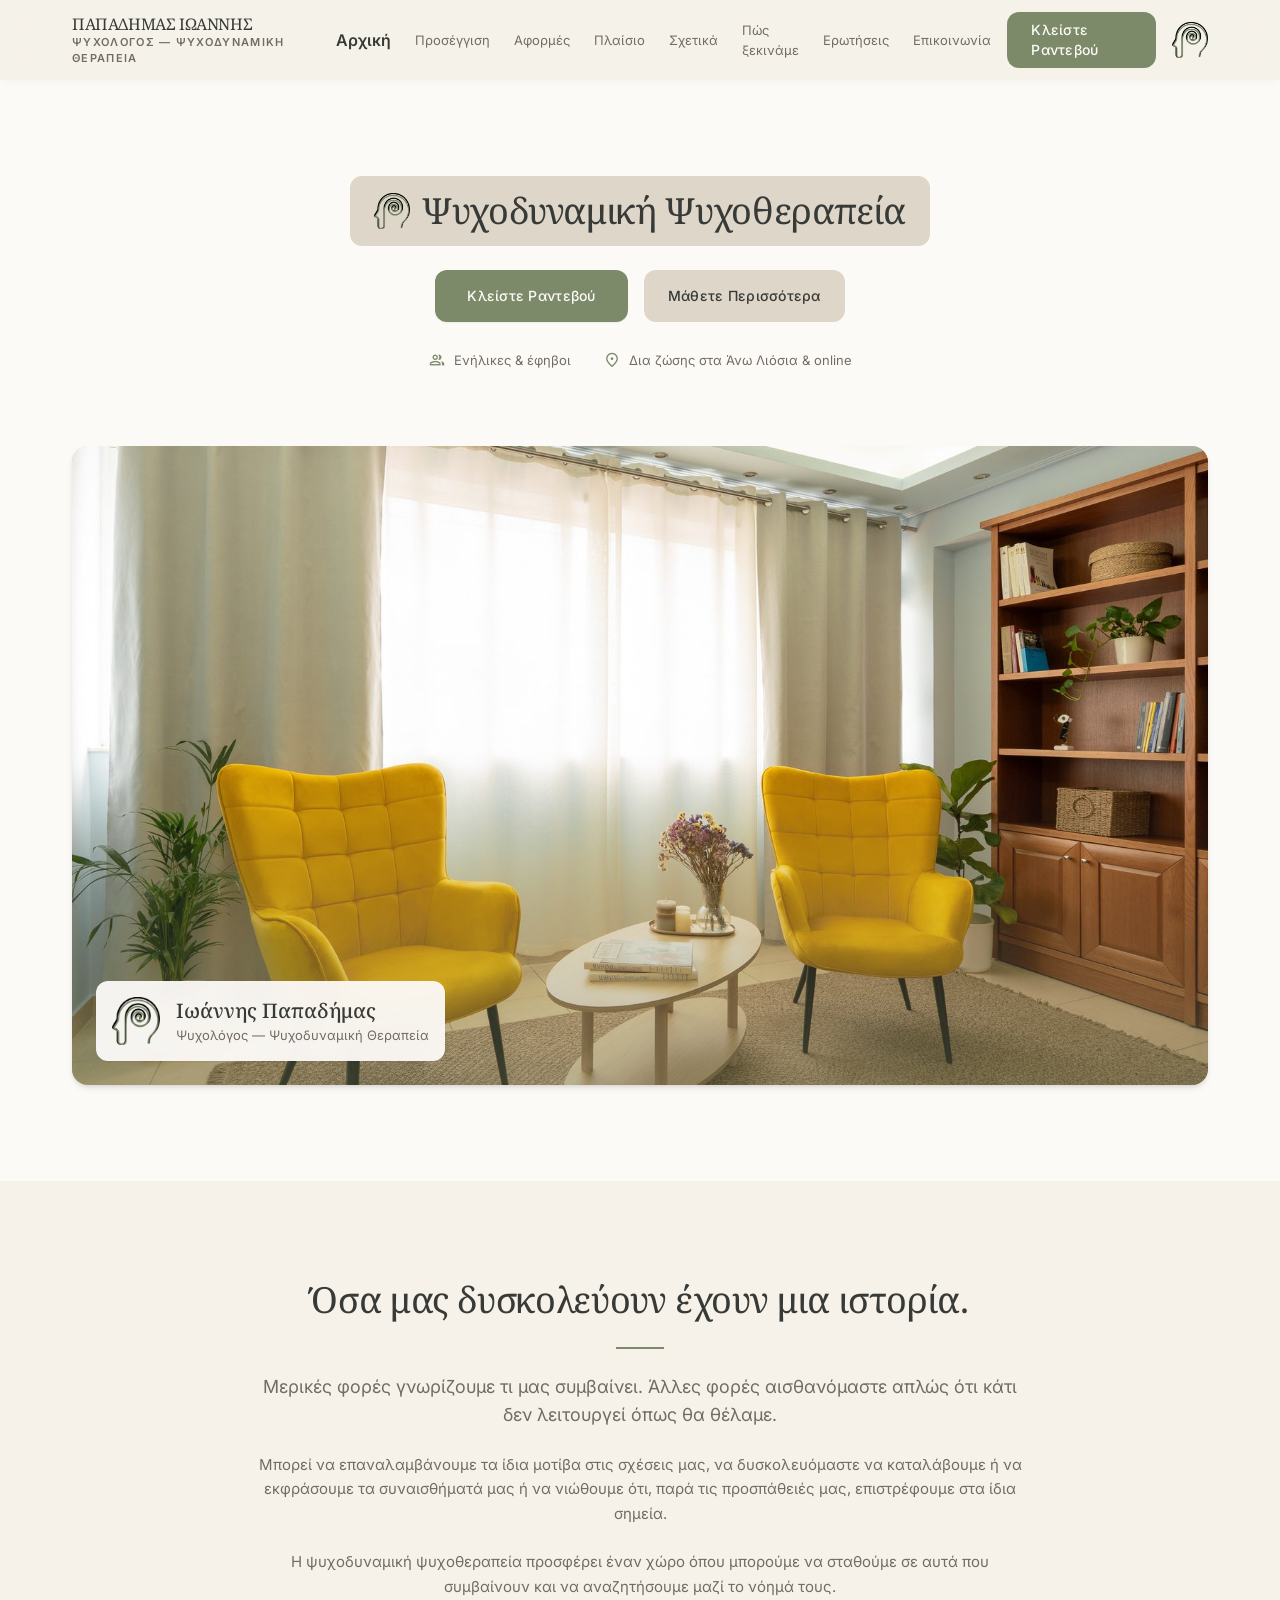
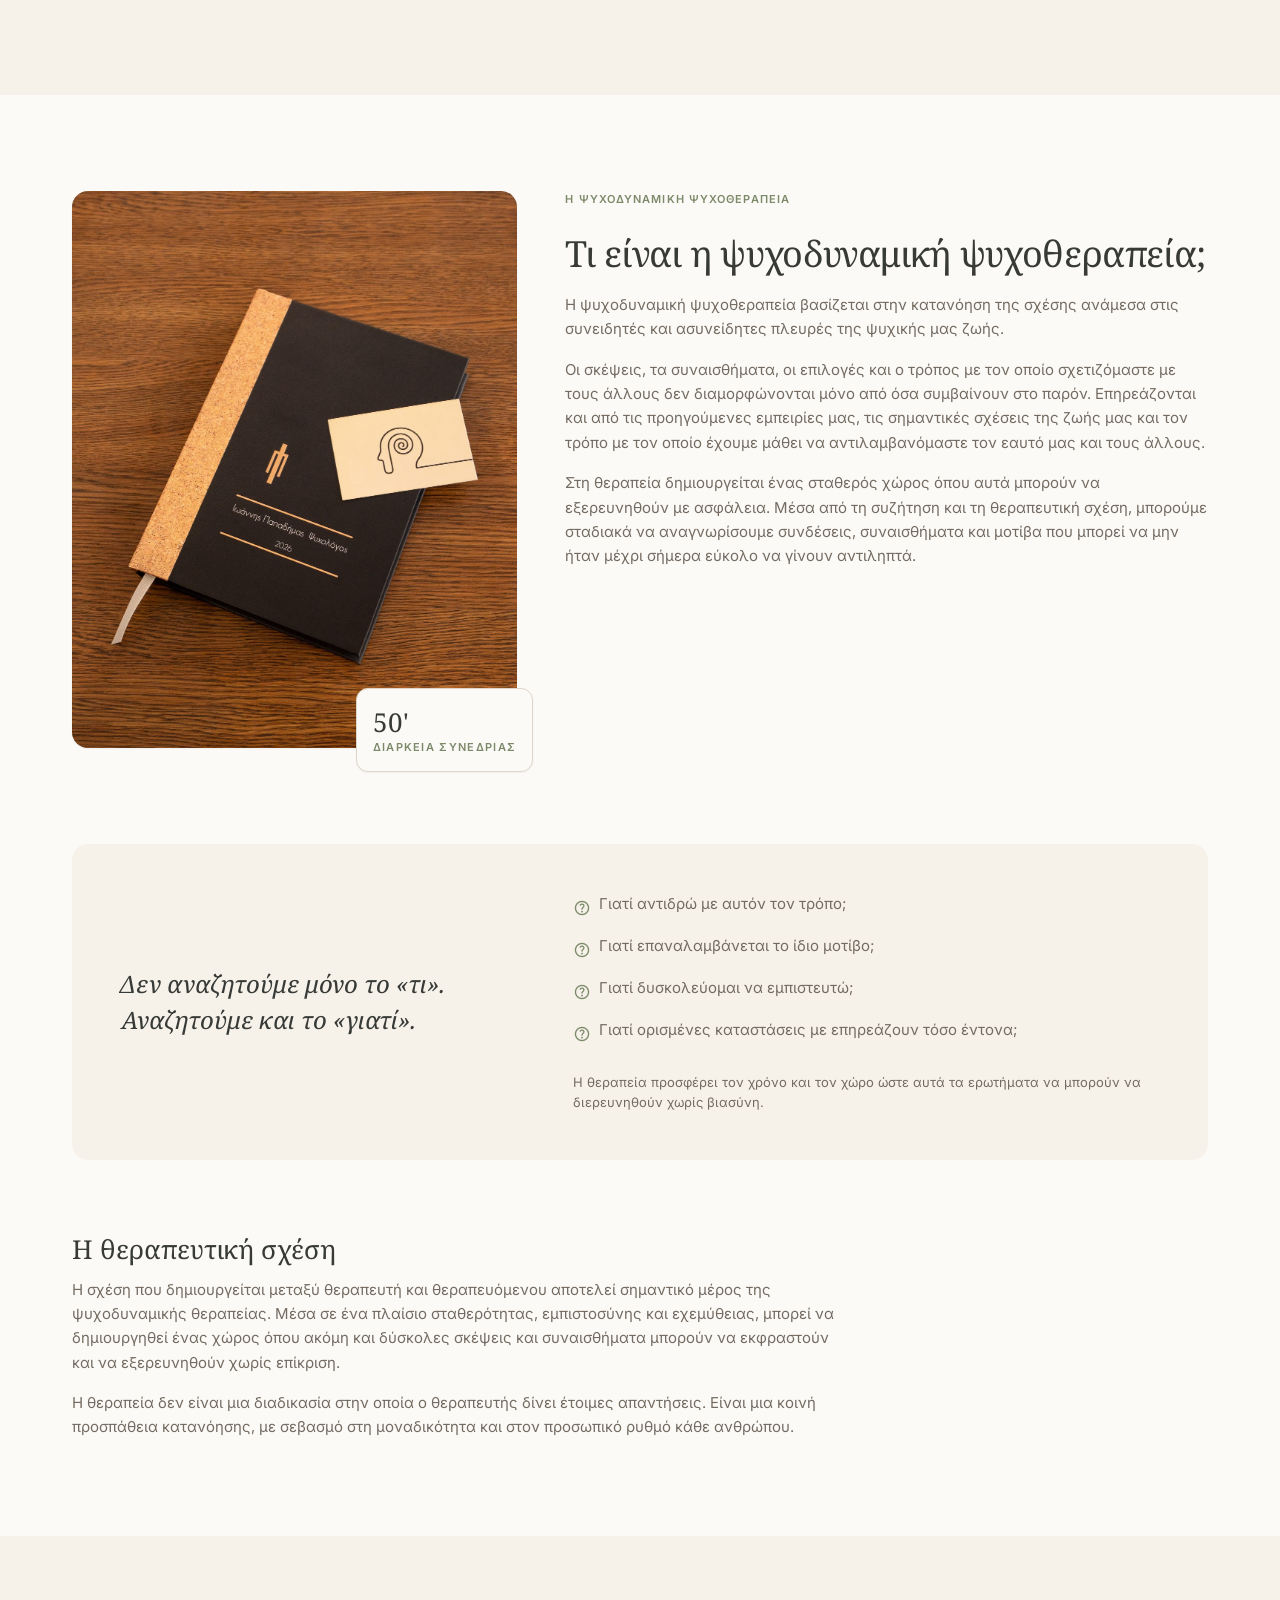
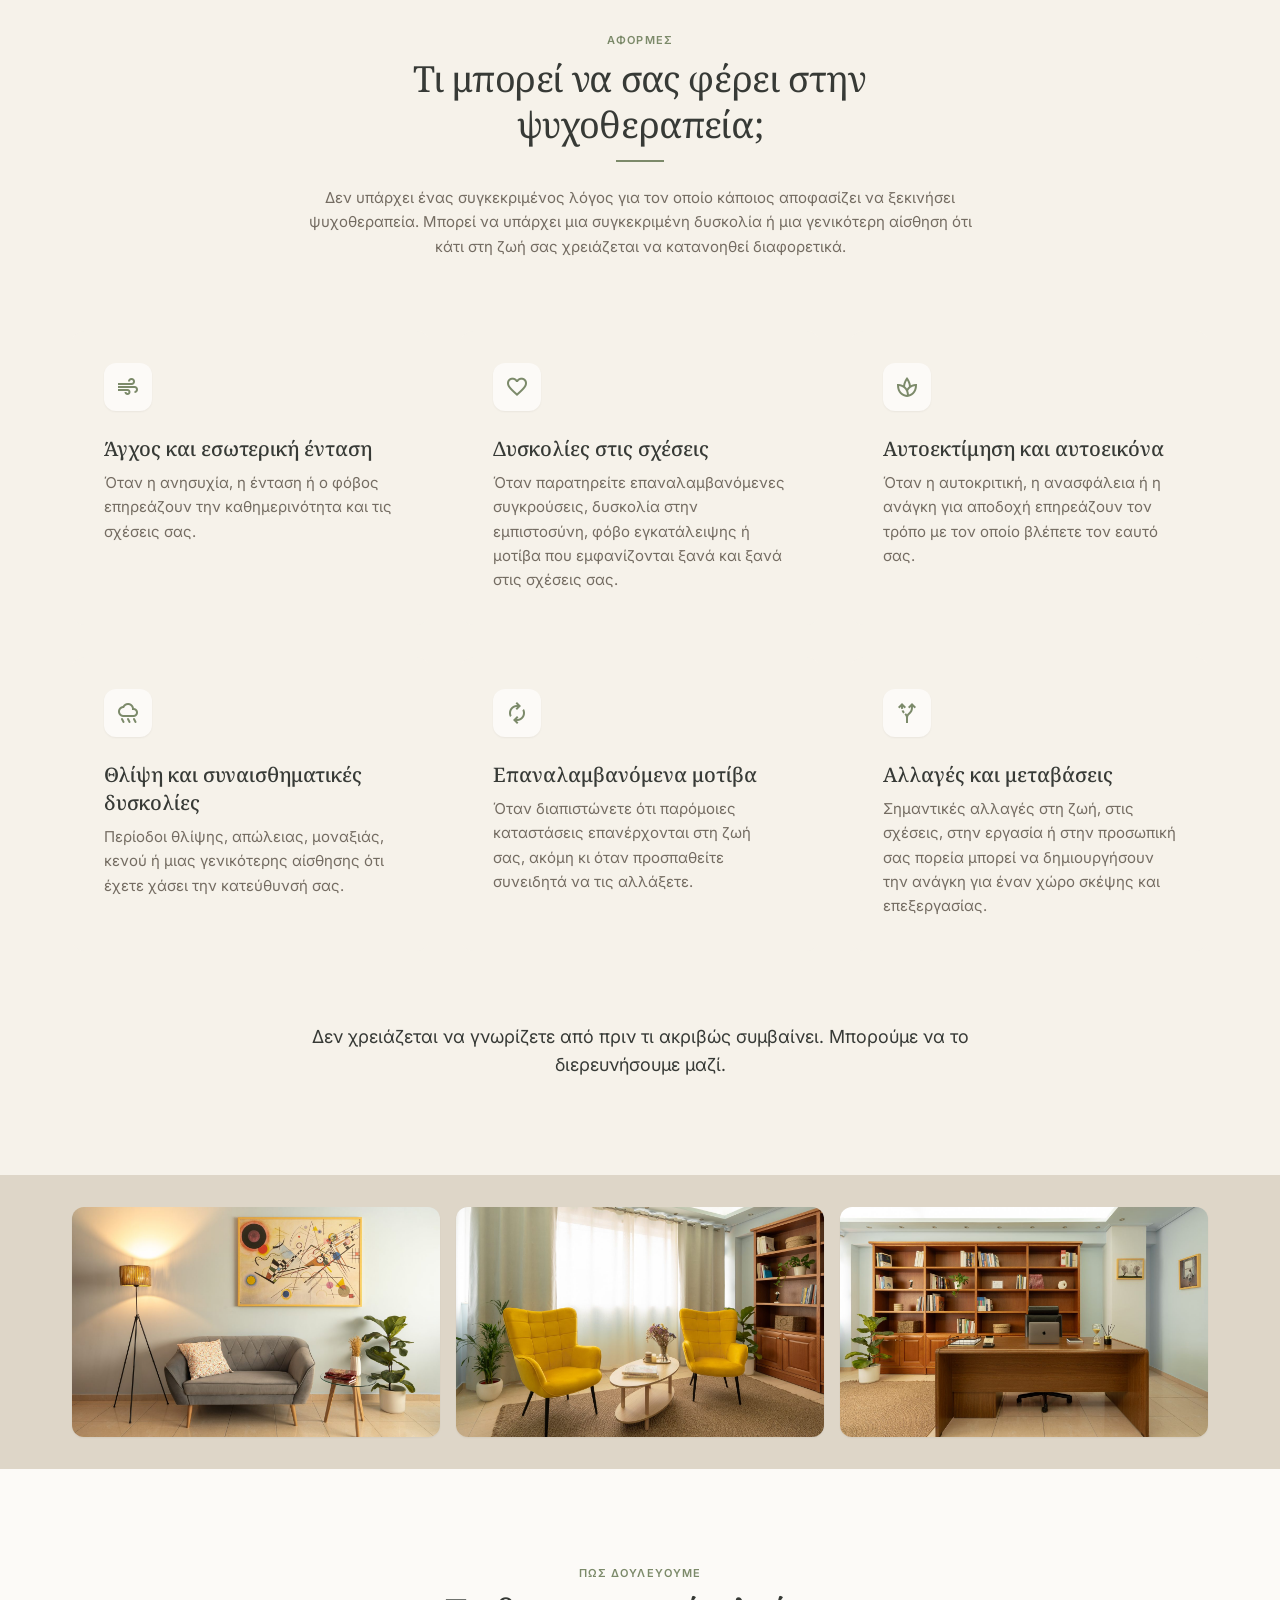
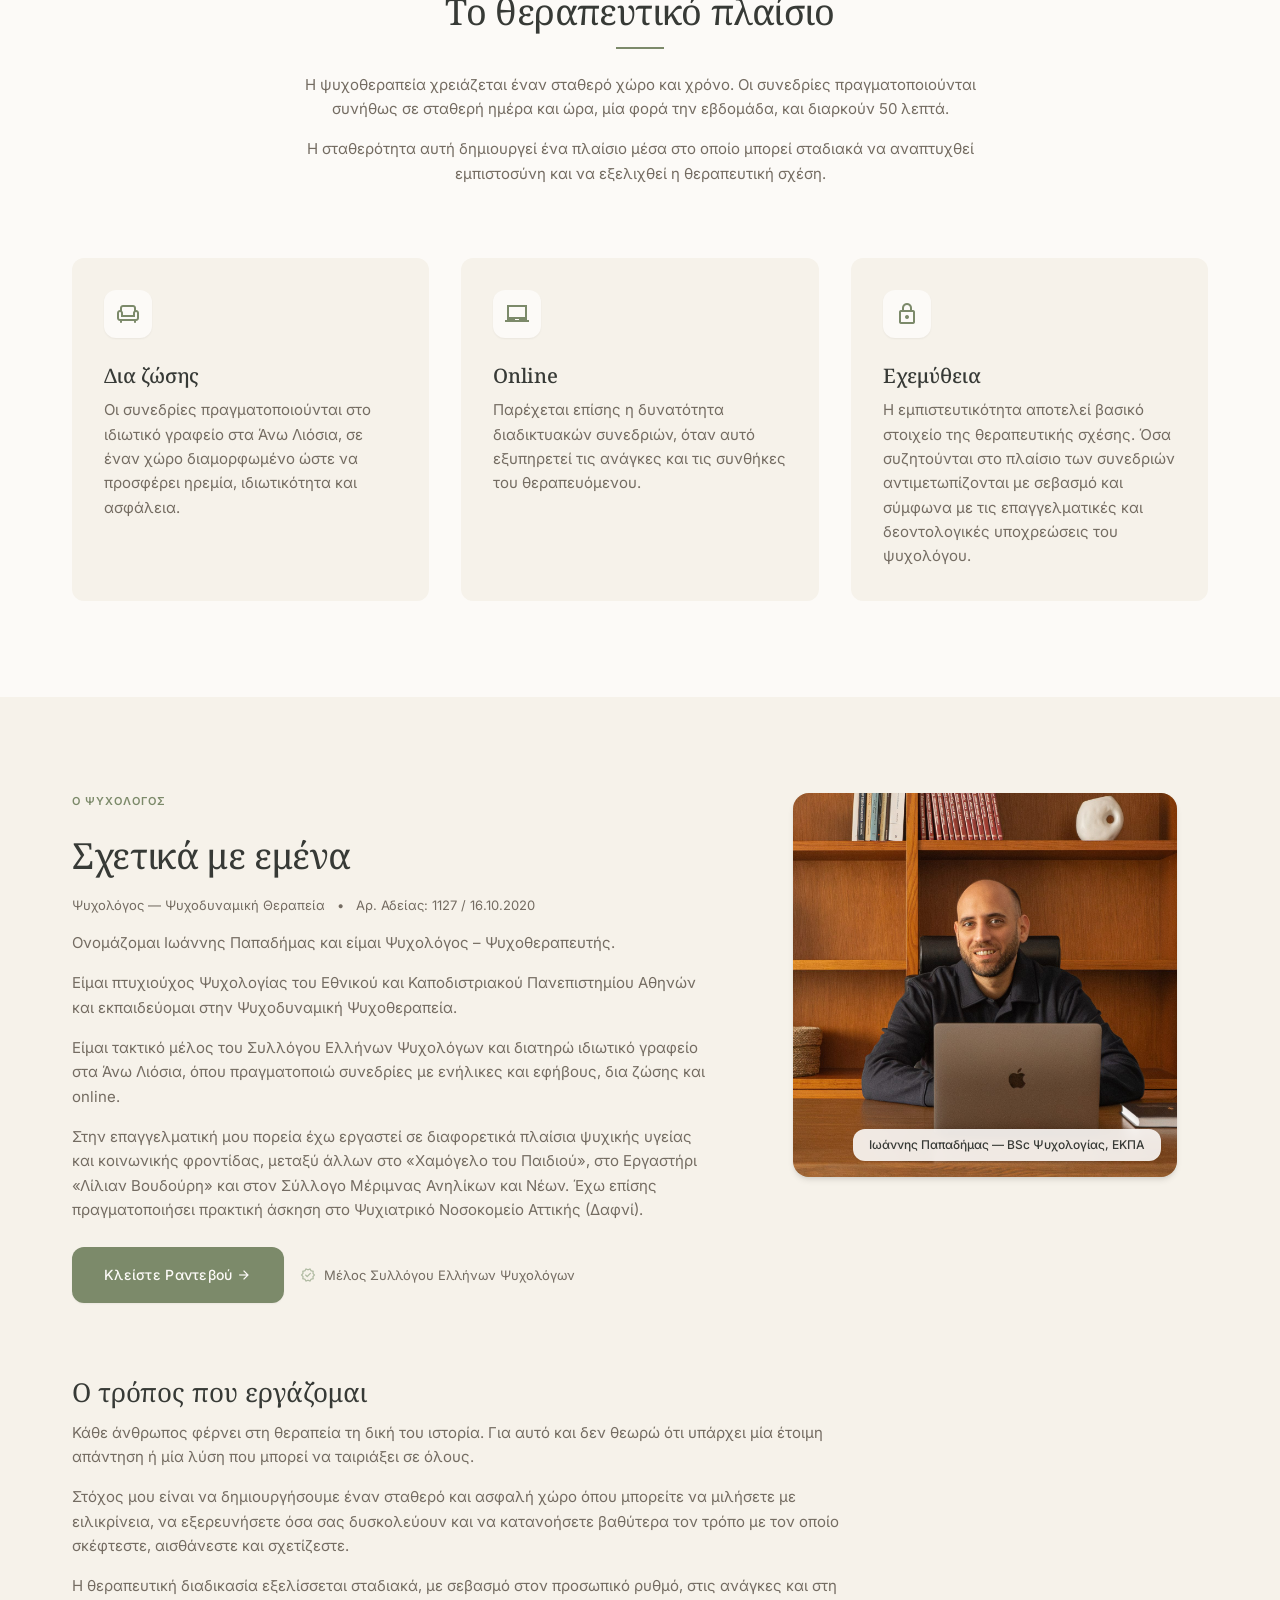
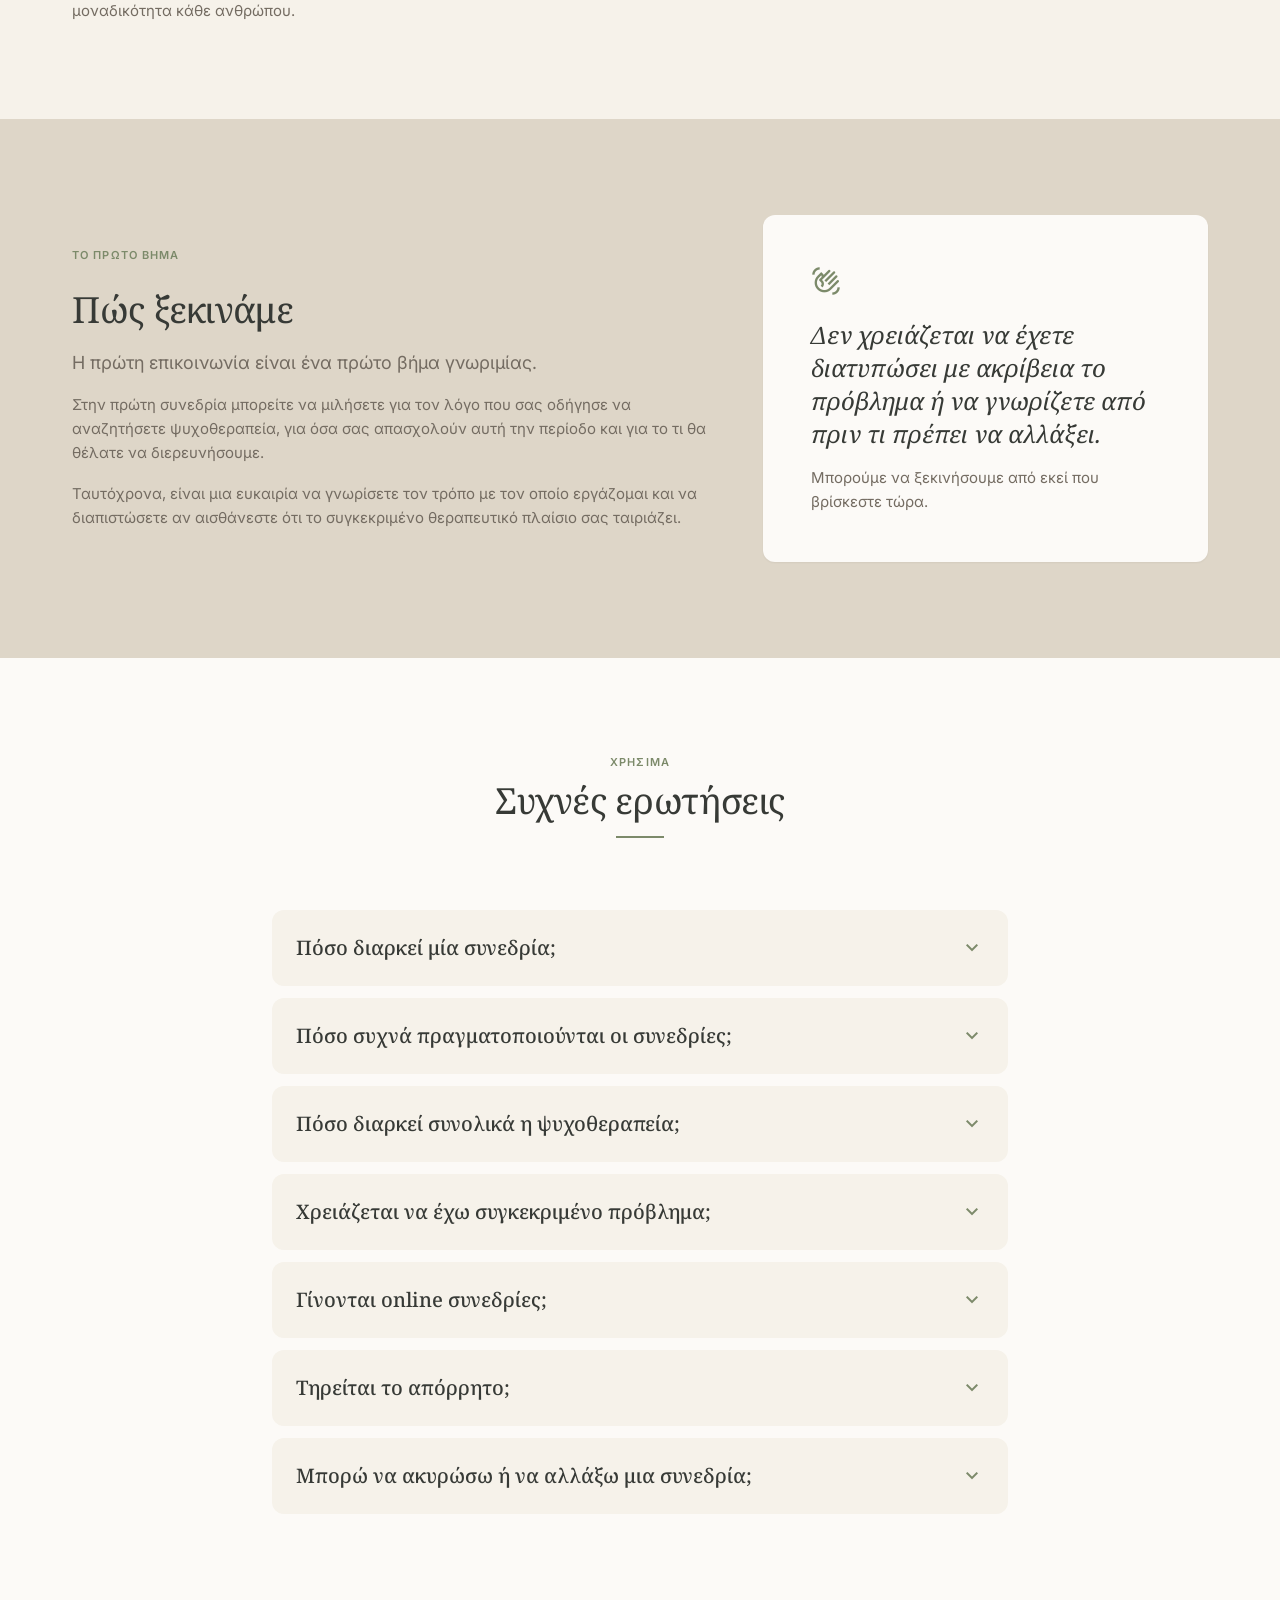
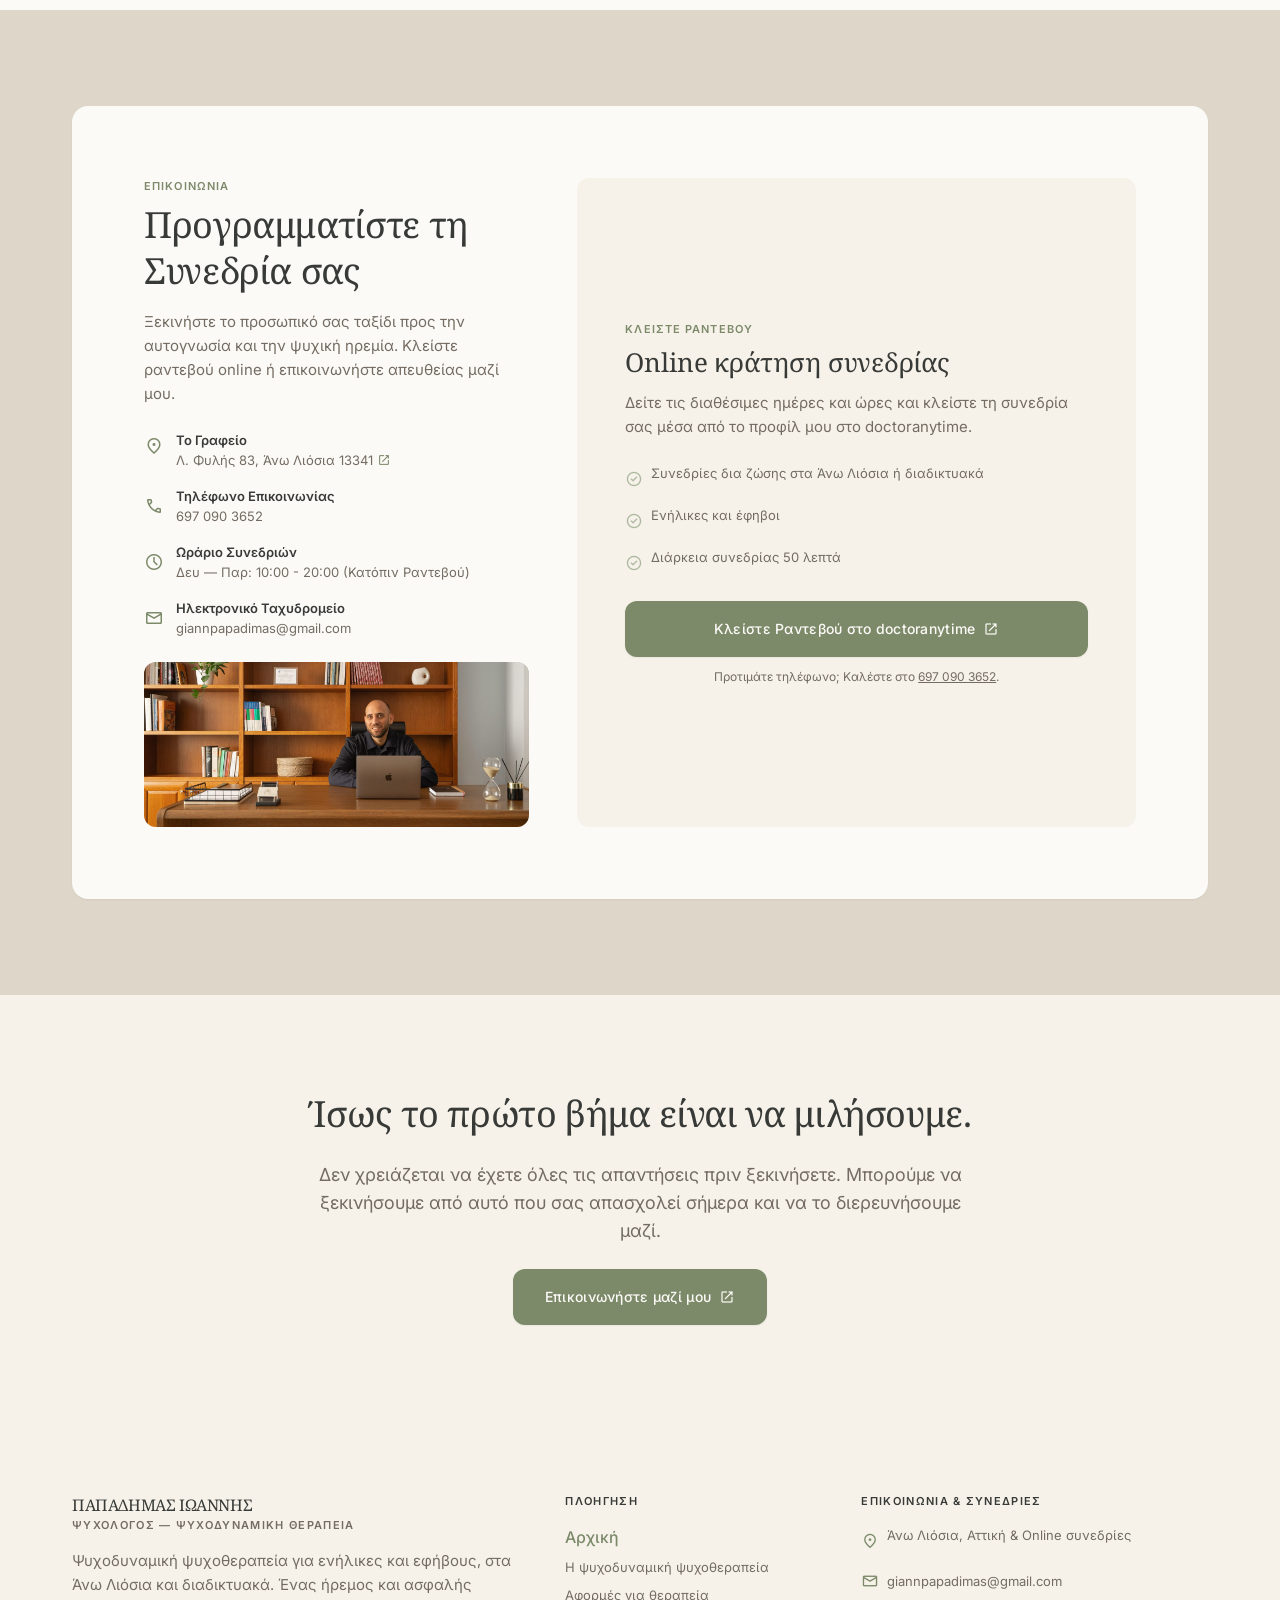
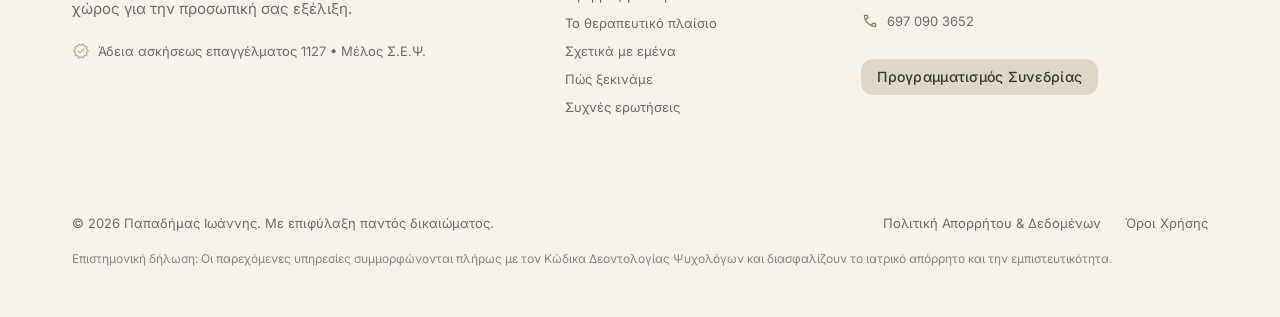
==== commit fbeac878: "Επαναφορά της ιδιότητας στο βιογραφικό Η πρόταση ξαναγίνεται «Ονομάζομαι Ιωάννης Παπαδήμας και είμαι" ====
--- a/index.html
+++ b/index.html
@@ -302,7 +302,7 @@
 <span>Αρ. Αδείας: 1127 / 16.10.2020</span>
 </div>
 <p class="font-body-md text-body-md text-text-body leading-relaxed">
-Ονομάζομαι Ιωάννης Παπαδήμας και είμαι Ψυχολόγος.
+Ονομάζομαι Ιωάννης Παπαδήμας και είμαι Ψυχολόγος – Ψυχοθεραπευτής.
 </p>
 <p class="font-body-md text-body-md text-text-body leading-relaxed">
 Είμαι πτυχιούχος Ψυχολογίας του Εθνικού και Καποδιστριακού Πανεπιστημίου Αθηνών και εκπαιδεύομαι στην Ψυχοδυναμική Ψυχοθεραπεία.
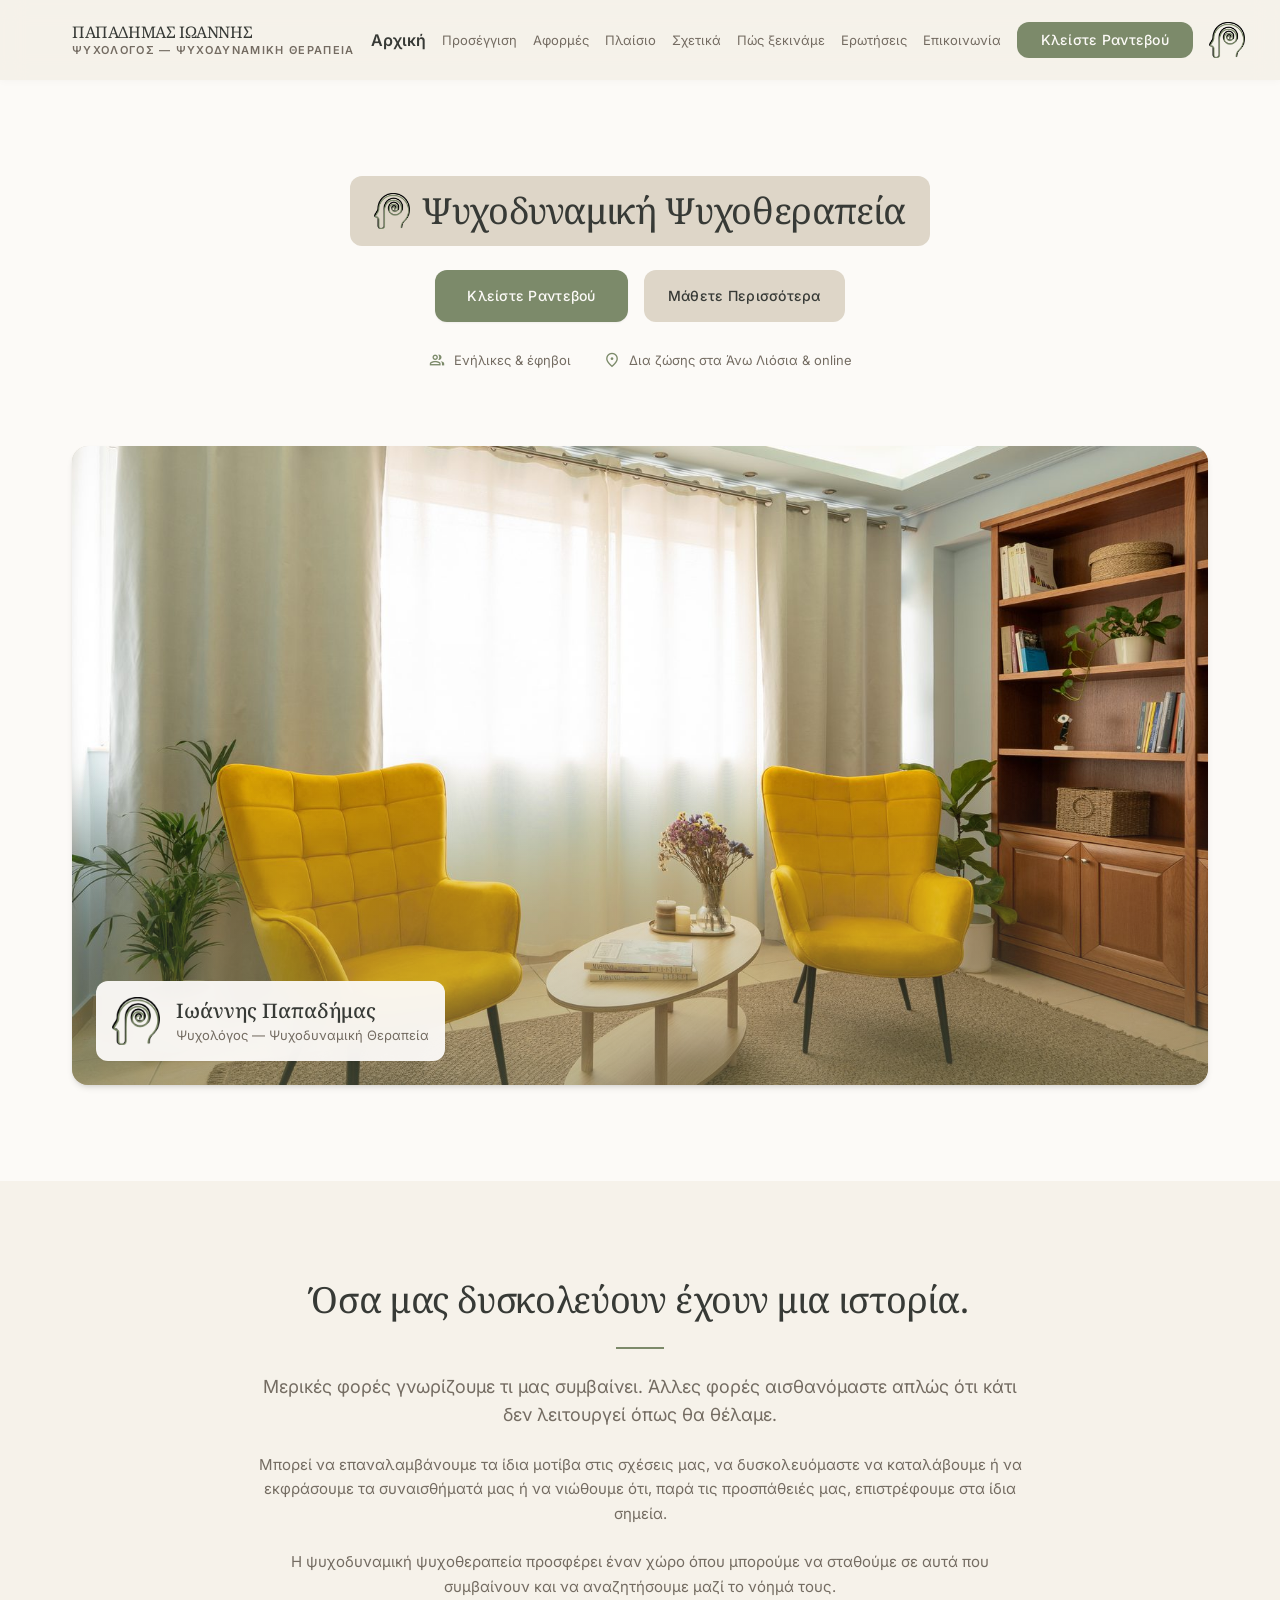
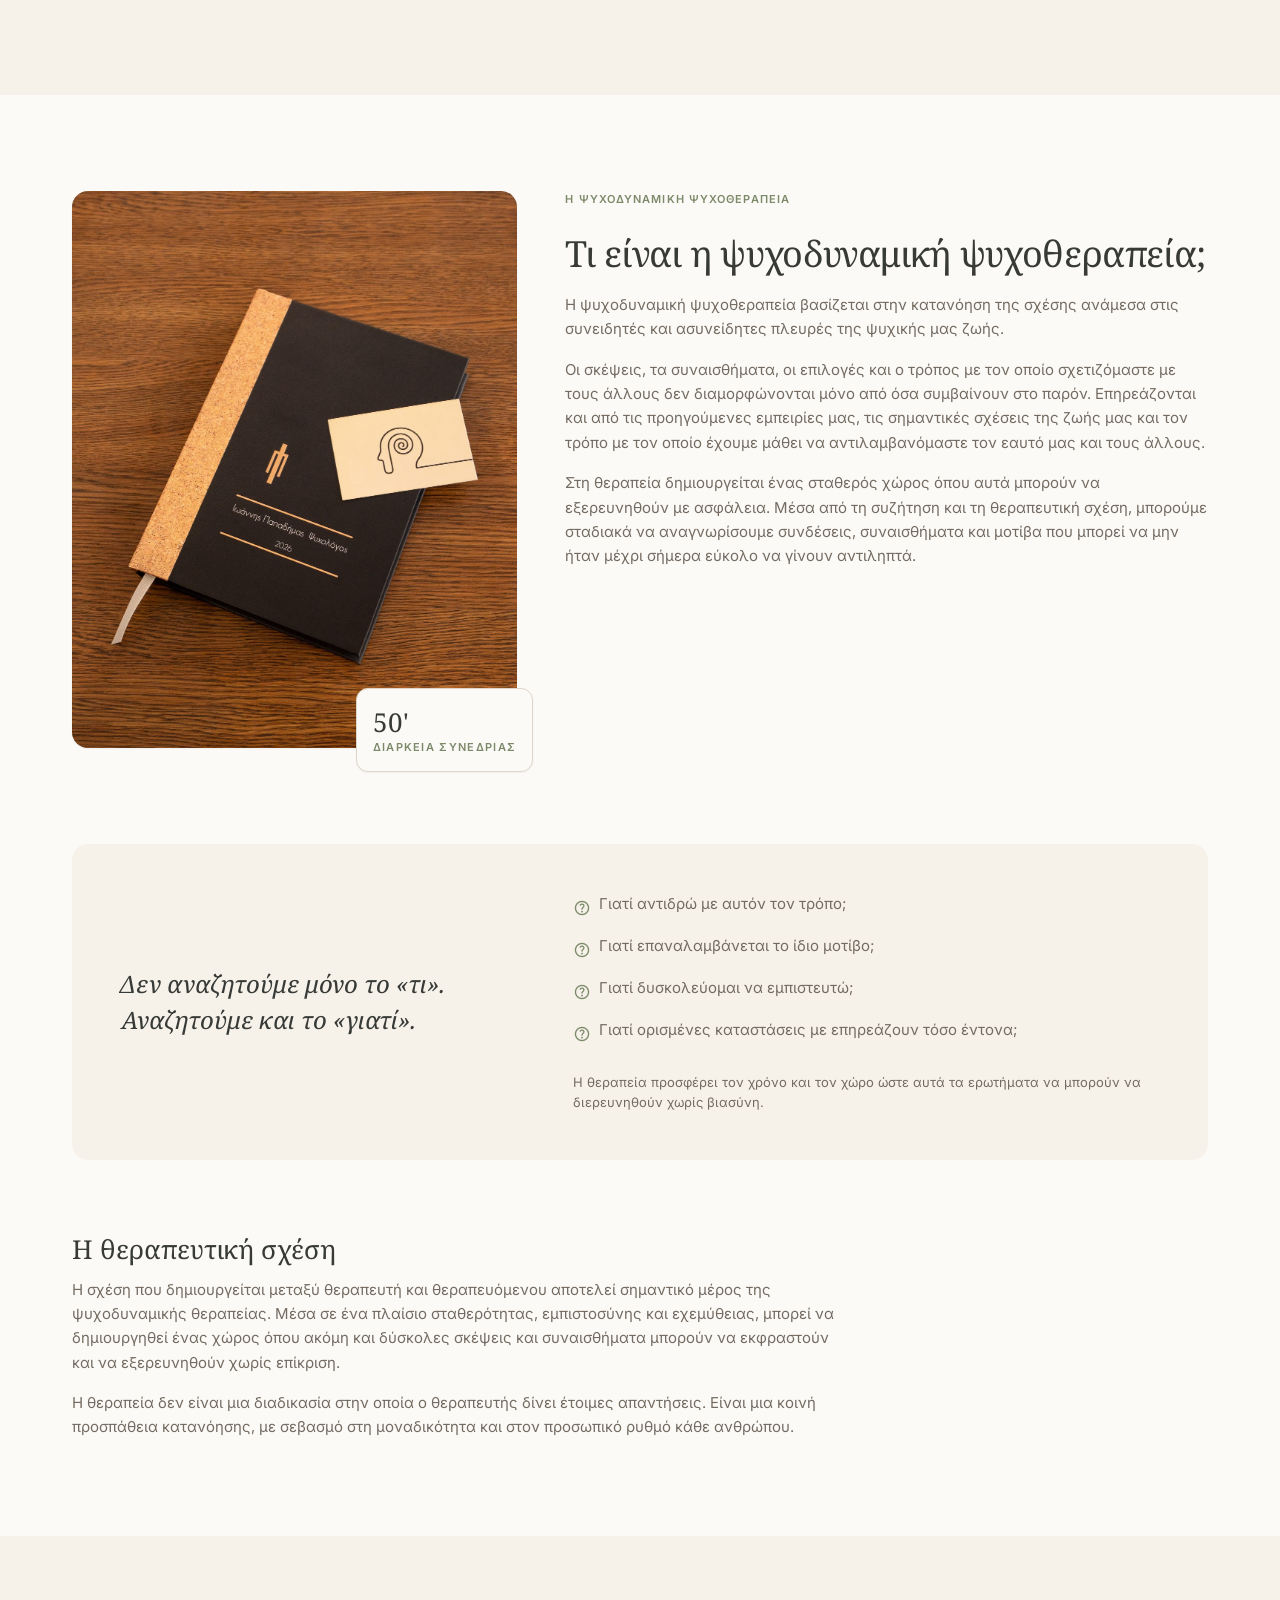
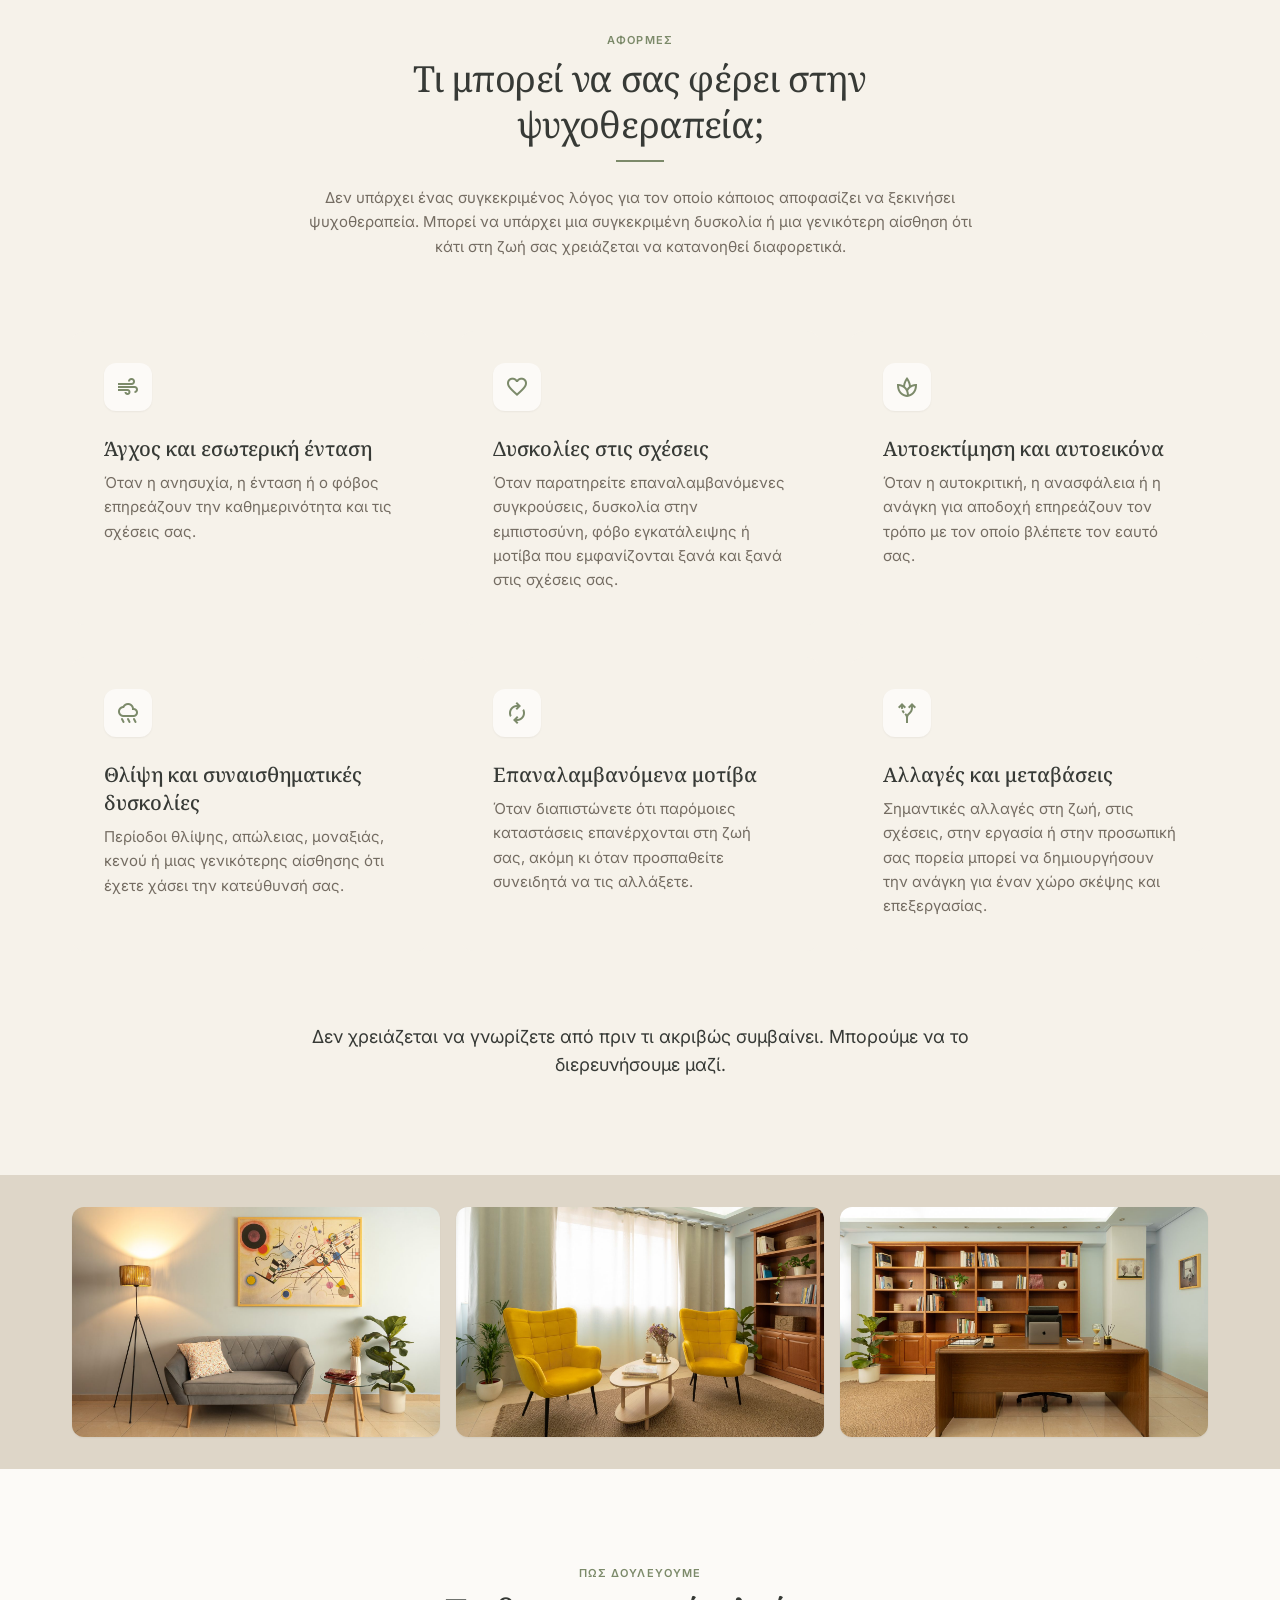
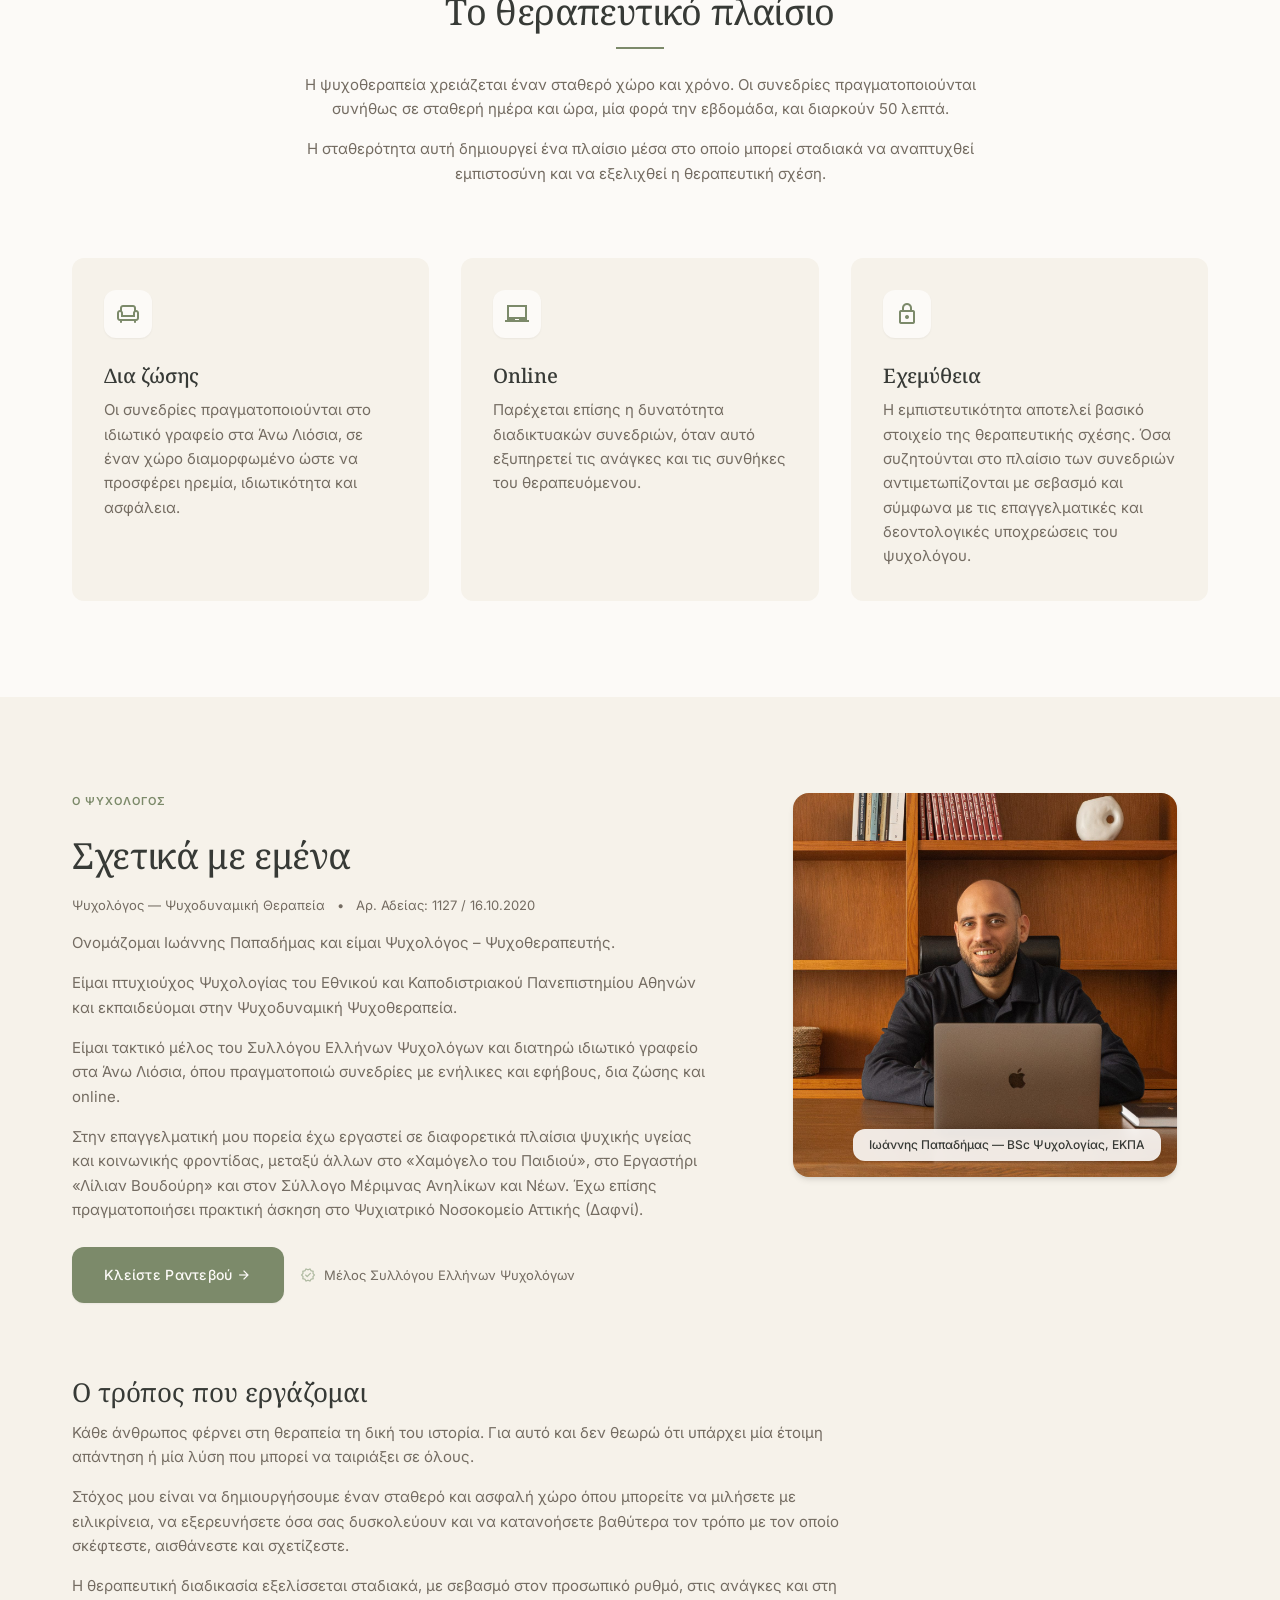
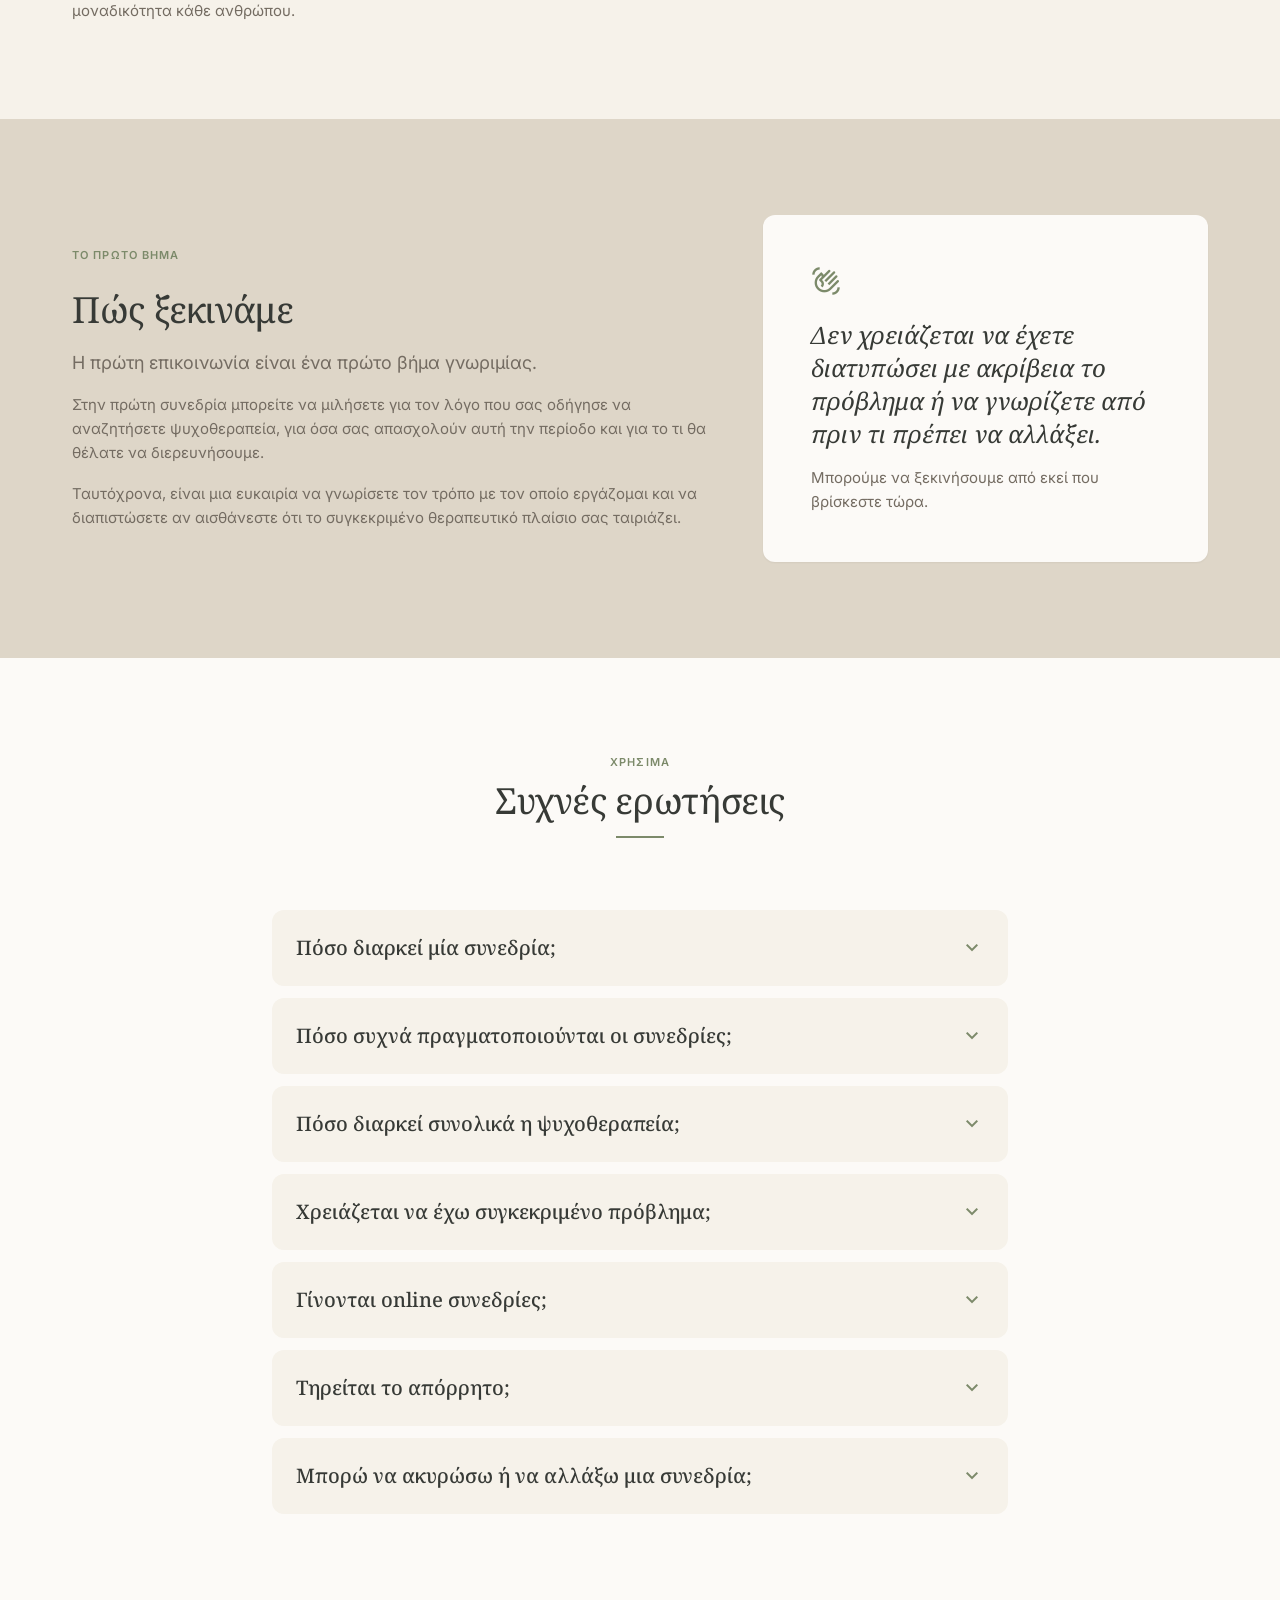
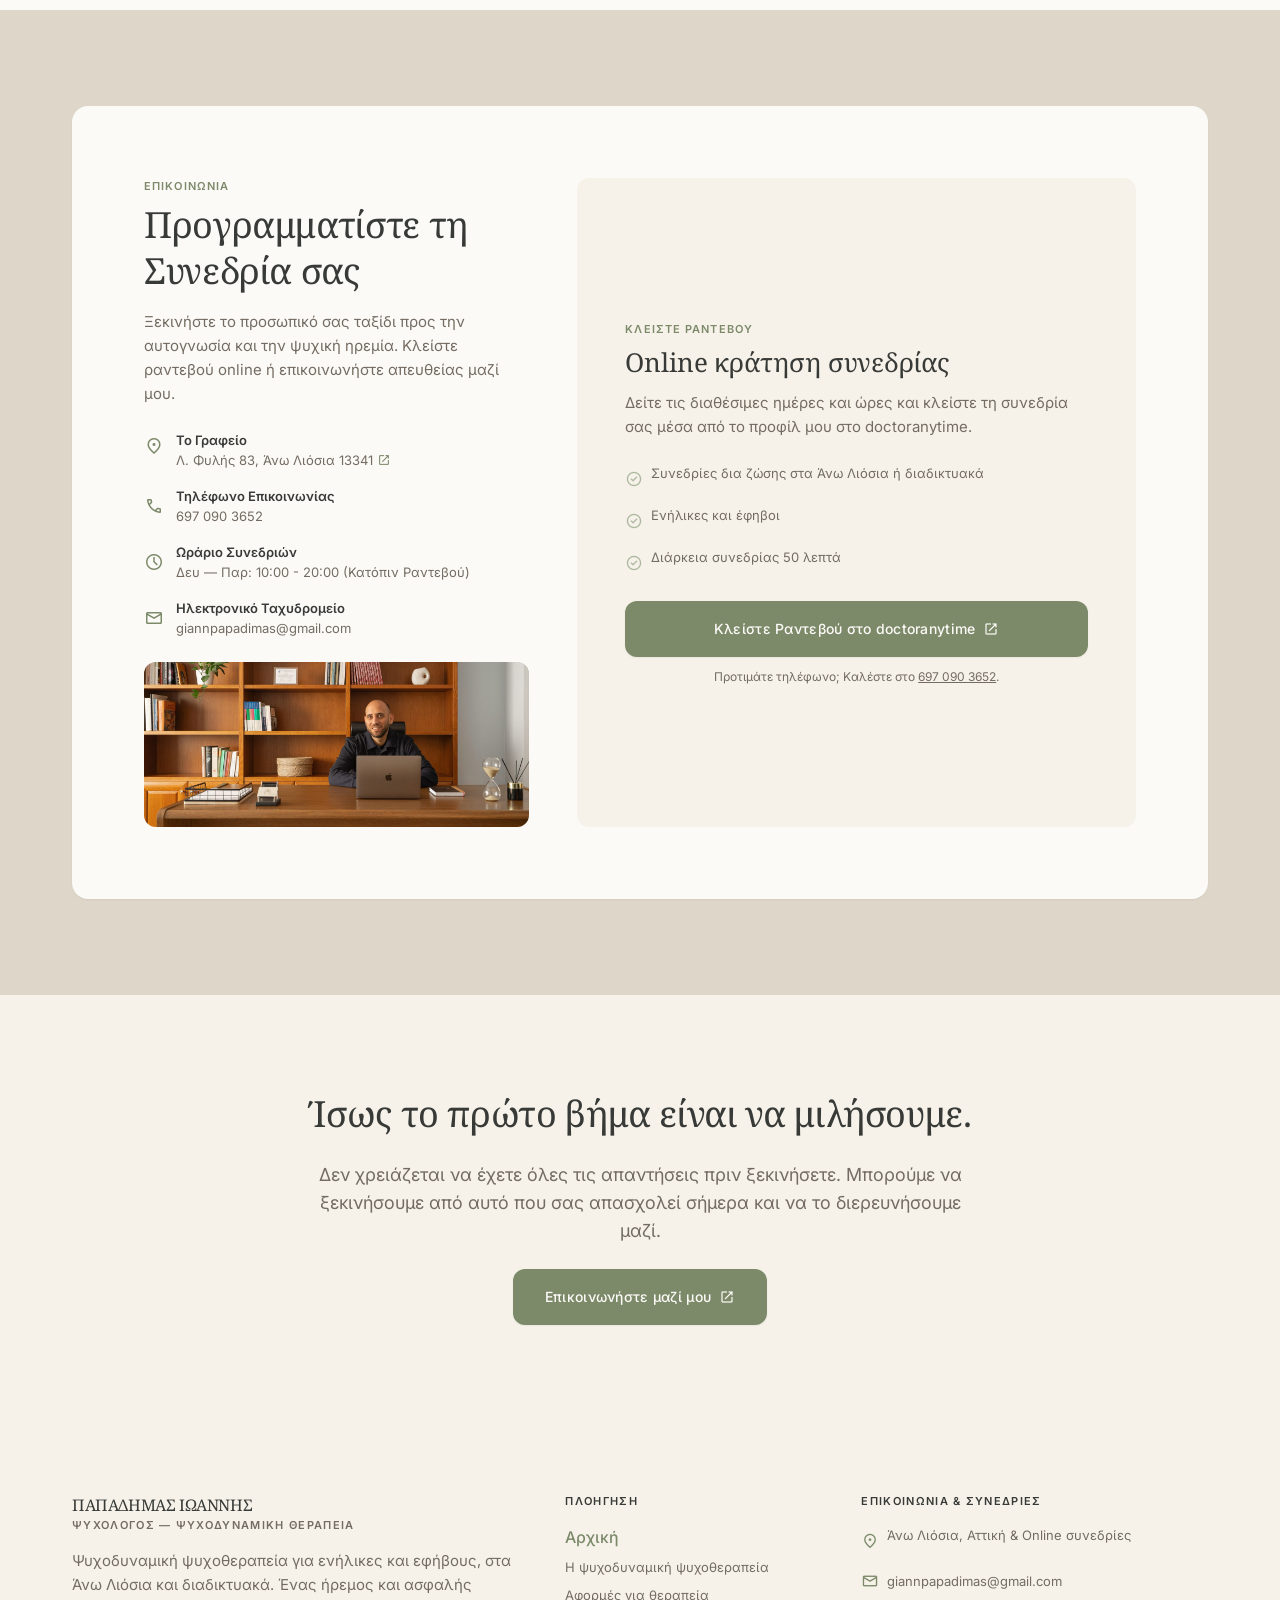
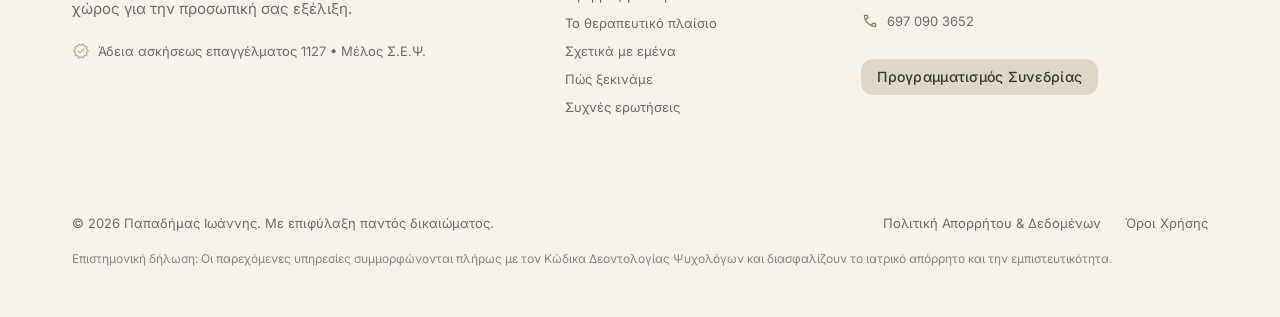
==== commit 9f99ee1d: "Δομημένα δεδομένα, πιο άνετη μπάρα, καθάρισμα αχρησιμοποίητων εικόνων Προστέθηκε JSON-LD που περιγρά" ====
--- a/index.html
+++ b/index.html
@@ -20,6 +20,7 @@
 <meta property="og:url" content="./">
 <meta property="og:type" content="website">
 <meta name="twitter:card" content="summary_large_image">
+<script type="application/ld+json">{"@context":"https://schema.org","@type":"MedicalBusiness","@id":"./#praktiki","name":"Παπαδήμας Ιωάννης — Ψυχολόγος","description":"Ψυχοδυναμική ψυχοθεραπεία για ενήλικες και εφήβους, δια ζώσης στα Άνω Λιόσια και διαδικτυακά.","url":"./","image":"assets/img/hero.jpg","logo":"assets/img/logo.png","telephone":"+306970903652","email":"giannpapadimas@gmail.com","address":{"@type":"PostalAddress","streetAddress":"Λεωφόρος Φυλής 83","addressLocality":"Άνω Λιόσια","addressRegion":"Αττική","postalCode":"13341","addressCountry":"GR"},"areaServed":[{"@type":"City","name":"Άνω Λιόσια"},{"@type":"Country","name":"Ελλάδα"}],"availableLanguage":{"@type":"Language","name":"Greek"},"sameAs":["https://www.doctoranytime.gr/d/Psychologos/papadimas-ioannis-2"],"founder":{"@type":"Person","name":"Ιωάννης Παπαδήμας","jobTitle":"Ψυχολόγος — Ψυχοθεραπευτής","alumniOf":{"@type":"CollegeOrUniversity","name":"Εθνικό και Καποδιστριακό Πανεπιστήμιο Αθηνών"}}}</script>
 <style id='wp-img-auto-sizes-contain-inline-css'>
 img:is([sizes=auto i],[sizes^="auto," i]){contain-intrinsic-size:3000px 1500px}
 /*# sourceURL=wp-img-auto-sizes-contain-inline-css */
@@ -37,7 +38,7 @@
 </head>
 <body class="home blog wp-embed-responsive wp-theme-papadimas bg-surface font-body-md text-body antialiased">
 <a class="sr-only focus:not-sr-only focus:absolute focus:z-[100] focus:top-2 focus:left-2 focus:bg-primary focus:text-on-primary focus:px-4 focus:py-2 focus:rounded" href="#main-content">Μετάβαση στο περιεχόμενο</a>
-<header class="fixed top-0 w-full z-50 bg-surface/90 backdrop-blur-md shadow-[0_1px_8px_rgba(0,0,0,0.03)]"><div class="h-20 max-w-[1200px] mx-auto px-gutter-mobile lg:px-gutter-desktop flex items-center justify-between gap-space-md"><a class="flex items-center gap-space-sm group text-left" data-path="home" href="#top"><div class="flex flex-col"><span class="font-headline-sm text-text-heading tracking-tight leading-tight group-hover:text-primary transition-colors">ΠΑΠΑΔΗΜΑΣ ΙΩΑΝΝΗΣ</span><span class="font-label-eyebrow text-label-eyebrow text-text-muted uppercase">Ψυχολόγος — Ψυχοδυναμική Θεραπεία</span></div></a><nav class="hidden xl:flex items-center gap-space-lg" data-active-classes="text-text-heading font-semibold"><a aria-current="page" class="transition-colors text-text-heading font-semibold" href="#top">Αρχική</a><a class="font-body-sm text-body-sm text-on-surface-variant hover:text-on-surface transition-colors" href="#process">Προσέγγιση</a><a class="font-body-sm text-body-sm text-on-surface-variant hover:text-on-surface transition-colors" href="#services-curated">Αφορμές</a><a class="font-body-sm text-body-sm text-on-surface-variant hover:text-on-surface transition-colors" href="#difference">Πλαίσιο</a><a class="font-body-sm text-body-sm text-on-surface-variant hover:text-on-surface transition-colors" href="#about">Σχετικά</a><a class="font-body-sm text-body-sm text-on-surface-variant hover:text-on-surface transition-colors" href="#start">Πώς ξεκινάμε</a><a class="font-body-sm text-body-sm text-on-surface-variant hover:text-on-surface transition-colors" href="#faq">Ερωτήσεις</a><a class="font-body-sm text-body-sm text-on-surface-variant hover:text-on-surface transition-colors" href="#appointment-booking">Επικοινωνία</a></nav><div class="flex items-center gap-space-md"><a class="hidden sm:inline-flex items-center justify-center font-label-button text-label-button px-space-lg py-space-xs rounded bg-primary text-on-primary hover:bg-primary-container hover:text-on-primary transition-colors duration-200" data-path="booking" href="https://www.doctoranytime.gr/d/Psychologos/papadimas-ioannis-2" target="_blank" rel="noopener">Κλείστε Ραντεβού</a><img alt="Λογότυπο Παπαδήμας Ιωάννης" class="w-9 h-9 object-contain" src="assets/img/logo.png"/><button aria-label="Μενού" aria-expanded="false" aria-controls="mobile-menu" data-menu-toggle class="xl:hidden p-space-2xs text-on-surface hover:text-primary focus:outline-none"><span class="material-symbols-outlined text-2xl">menu</span></button></div></div>
+<header class="fixed top-0 w-full z-50 bg-surface/90 backdrop-blur-md shadow-[0_1px_8px_rgba(0,0,0,0.03)]"><div class="h-20 max-w-[1200px] 2xl:max-w-[1400px] mx-auto px-gutter-mobile lg:px-gutter-desktop flex items-center justify-between gap-space-md"><a class="flex items-center gap-space-sm group text-left" data-path="home" href="#top"><div class="flex flex-col"><span class="font-headline-sm text-text-heading tracking-tight leading-tight group-hover:text-primary transition-colors">ΠΑΠΑΔΗΜΑΣ ΙΩΑΝΝΗΣ</span><span class="font-label-eyebrow text-label-eyebrow text-text-muted uppercase whitespace-nowrap">Ψυχολόγος — Ψυχοδυναμική Θεραπεία</span></div></a><nav class="hidden xl:flex items-center gap-space-md 2xl:gap-space-lg whitespace-nowrap" data-active-classes="text-text-heading font-semibold"><a aria-current="page" class="transition-colors text-text-heading font-semibold" href="#top">Αρχική</a><a class="font-body-sm text-body-sm text-on-surface-variant hover:text-on-surface transition-colors" href="#process">Προσέγγιση</a><a class="font-body-sm text-body-sm text-on-surface-variant hover:text-on-surface transition-colors" href="#services-curated">Αφορμές</a><a class="font-body-sm text-body-sm text-on-surface-variant hover:text-on-surface transition-colors" href="#difference">Πλαίσιο</a><a class="font-body-sm text-body-sm text-on-surface-variant hover:text-on-surface transition-colors" href="#about">Σχετικά</a><a class="font-body-sm text-body-sm text-on-surface-variant hover:text-on-surface transition-colors" href="#start">Πώς ξεκινάμε</a><a class="font-body-sm text-body-sm text-on-surface-variant hover:text-on-surface transition-colors" href="#faq">Ερωτήσεις</a><a class="font-body-sm text-body-sm text-on-surface-variant hover:text-on-surface transition-colors" href="#appointment-booking">Επικοινωνία</a></nav><div class="flex items-center gap-space-md"><a class="hidden sm:inline-flex items-center justify-center font-label-button text-label-button px-space-lg py-space-xs rounded bg-primary text-on-primary hover:bg-primary-container hover:text-on-primary transition-colors duration-200 whitespace-nowrap" data-path="booking" href="https://www.doctoranytime.gr/d/Psychologos/papadimas-ioannis-2" target="_blank" rel="noopener">Κλείστε Ραντεβού</a><img alt="Λογότυπο Παπαδήμας Ιωάννης" class="w-9 h-9 object-contain" src="assets/img/logo.png"/><button aria-label="Μενού" aria-expanded="false" aria-controls="mobile-menu" data-menu-toggle class="xl:hidden p-space-2xs text-on-surface hover:text-primary focus:outline-none"><span class="material-symbols-outlined text-2xl">menu</span></button></div></div>
 <div class="hidden xl:hidden border-t border-border-subtle bg-surface/95 backdrop-blur-md" data-menu-panel id="mobile-menu">
 <nav class="max-w-[1200px] mx-auto px-gutter-mobile py-space-md flex flex-col gap-space-sm">
 <a class="font-body-md text-body-md text-on-surface-variant hover:text-on-surface transition-colors" href="#top">Αρχική</a>
--- a/assets/css/app.css
+++ b/assets/css/app.css
@@ -1 +1 @@
-*,:after,:before{--tw-border-spacing-x:0;--tw-border-spacing-y:0;--tw-translate-x:0;--tw-translate-y:0;--tw-rotate:0;--tw-skew-x:0;--tw-skew-y:0;--tw-scale-x:1;--tw-scale-y:1;--tw-pan-x: ;--tw-pan-y: ;--tw-pinch-zoom: ;--tw-scroll-snap-strictness:proximity;--tw-gradient-from-position: ;--tw-gradient-via-position: ;--tw-gradient-to-position: ;--tw-ordinal: ;--tw-slashed-zero: ;--tw-numeric-figure: ;--tw-numeric-spacing: ;--tw-numeric-fraction: ;--tw-ring-inset: ;--tw-ring-offset-width:0px;--tw-ring-offset-color:#fff;--tw-ring-color:rgba(59,130,246,.5);--tw-ring-offset-shadow:0 0 #0000;--tw-ring-shadow:0 0 #0000;--tw-shadow:0 0 #0000;--tw-shadow-colored:0 0 #0000;--tw-blur: ;--tw-brightness: ;--tw-contrast: ;--tw-grayscale: ;--tw-hue-rotate: ;--tw-invert: ;--tw-saturate: ;--tw-sepia: ;--tw-drop-shadow: ;--tw-backdrop-blur: ;--tw-backdrop-brightness: ;--tw-backdrop-contrast: ;--tw-backdrop-grayscale: ;--tw-backdrop-hue-rotate: ;--tw-backdrop-invert: ;--tw-backdrop-opacity: ;--tw-backdrop-saturate: ;--tw-backdrop-sepia: ;--tw-contain-size: ;--tw-contain-layout: ;--tw-contain-paint: ;--tw-contain-style: }::backdrop{--tw-border-spacing-x:0;--tw-border-spacing-y:0;--tw-translate-x:0;--tw-translate-y:0;--tw-rotate:0;--tw-skew-x:0;--tw-skew-y:0;--tw-scale-x:1;--tw-scale-y:1;--tw-pan-x: ;--tw-pan-y: ;--tw-pinch-zoom: ;--tw-scroll-snap-strictness:proximity;--tw-gradient-from-position: ;--tw-gradient-via-position: ;--tw-gradient-to-position: ;--tw-ordinal: ;--tw-slashed-zero: ;--tw-numeric-figure: ;--tw-numeric-spacing: ;--tw-numeric-fraction: ;--tw-ring-inset: ;--tw-ring-offset-width:0px;--tw-ring-offset-color:#fff;--tw-ring-color:rgba(59,130,246,.5);--tw-ring-offset-shadow:0 0 #0000;--tw-ring-shadow:0 0 #0000;--tw-shadow:0 0 #0000;--tw-shadow-colored:0 0 #0000;--tw-blur: ;--tw-brightness: ;--tw-contrast: ;--tw-grayscale: ;--tw-hue-rotate: ;--tw-invert: ;--tw-saturate: ;--tw-sepia: ;--tw-drop-shadow: ;--tw-backdrop-blur: ;--tw-backdrop-brightness: ;--tw-backdrop-contrast: ;--tw-backdrop-grayscale: ;--tw-backdrop-hue-rotate: ;--tw-backdrop-invert: ;--tw-backdrop-opacity: ;--tw-backdrop-saturate: ;--tw-backdrop-sepia: ;--tw-contain-size: ;--tw-contain-layout: ;--tw-contain-paint: ;--tw-contain-style: }/*! tailwindcss v3.4.17 | MIT License | https://tailwindcss.com*/*,:after,:before{box-sizing:border-box;border:0 solid #e5e7eb}:after,:before{--tw-content:""}:host,html{line-height:1.5;-webkit-text-size-adjust:100%;-moz-tab-size:4;-o-tab-size:4;tab-size:4;font-family:ui-sans-serif,system-ui,sans-serif,Apple Color Emoji,Segoe UI Emoji,Segoe UI Symbol,Noto Color Emoji;font-feature-settings:normal;font-variation-settings:normal;-webkit-tap-highlight-color:transparent}body{margin:0;line-height:inherit}hr{height:0;color:inherit;border-top-width:1px}abbr:where([title]){-webkit-text-decoration:underline dotted;text-decoration:underline dotted}h1,h2,h3,h4,h5,h6{font-size:inherit;font-weight:inherit}a{color:inherit;text-decoration:inherit}b,strong{font-weight:bolder}code,kbd,pre,samp{font-family:ui-monospace,SFMono-Regular,Menlo,Monaco,Consolas,Liberation Mono,Courier New,monospace;font-feature-settings:normal;font-variation-settings:normal;font-size:1em}small{font-size:80%}sub,sup{font-size:75%;line-height:0;position:relative;vertical-align:baseline}sub{bottom:-.25em}sup{top:-.5em}table{text-indent:0;border-color:inherit;border-collapse:collapse}button,input,optgroup,select,textarea{font-family:inherit;font-feature-settings:inherit;font-variation-settings:inherit;font-size:100%;font-weight:inherit;line-height:inherit;letter-spacing:inherit;color:inherit;margin:0;padding:0}button,select{text-transform:none}button,input:where([type=button]),input:where([type=reset]),input:where([type=submit]){-webkit-appearance:button;background-color:transparent;background-image:none}:-moz-focusring{outline:auto}:-moz-ui-invalid{box-shadow:none}progress{vertical-align:baseline}::-webkit-inner-spin-button,::-webkit-outer-spin-button{height:auto}[type=search]{-webkit-appearance:textfield;outline-offset:-2px}::-webkit-search-decoration{-webkit-appearance:none}::-webkit-file-upload-button{-webkit-appearance:button;font:inherit}summary{display:list-item}blockquote,dd,dl,figure,h1,h2,h3,h4,h5,h6,hr,p,pre{margin:0}fieldset{margin:0}fieldset,legend{padding:0}menu,ol,ul{list-style:none;margin:0;padding:0}dialog{padding:0}textarea{resize:vertical}input::-moz-placeholder,textarea::-moz-placeholder{opacity:1;color:#9ca3af}input::placeholder,textarea::placeholder{opacity:1;color:#9ca3af}[role=button],button{cursor:pointer}:disabled{cursor:default}audio,canvas,embed,iframe,img,object,svg,video{display:block;vertical-align:middle}img,video{max-width:100%;height:auto}[hidden]:where(:not([hidden=until-found])){display:none}html{scroll-behavior:smooth}body{overscroll-behavior:none}main>:first-child{margin-top:0!important}main>:last-child{margin-bottom:0!important}.material-symbols-outlined{font-family:Material Symbols Outlined;font-weight:400;font-style:normal;line-height:1;letter-spacing:normal;text-transform:none;display:inline-block;white-space:nowrap;word-wrap:normal;direction:ltr;-webkit-font-feature-settings:"liga";-webkit-font-smoothing:antialiased}.sr-only{position:absolute;width:1px;height:1px;padding:0;margin:-1px;overflow:hidden;clip:rect(0,0,0,0);white-space:nowrap;border-width:0}.fixed{position:fixed}.absolute{position:absolute}.relative{position:relative}.inset-0{inset:0}.-bottom-6{bottom:-1.5rem}.-right-4{right:-1rem}.bottom-4{bottom:1rem}.left-4{left:1rem}.right-4{right:1rem}.top-0{top:0}.z-50{z-index:50}.mx-auto{margin-left:auto;margin-right:auto}.mb-space-3xl{margin-bottom:4.5rem}.mb-space-lg{margin-bottom:1.5rem}.mb-space-md{margin-bottom:1rem}.mb-space-sm{margin-bottom:.75rem}.mb-space-xs{margin-bottom:.5rem}.mt-0\.5{margin-top:.125rem}.mt-space-2xl{margin-top:3rem}.mt-space-3xl{margin-top:4.5rem}.mt-space-lg{margin-top:1.5rem}.mt-space-md{margin-top:1rem}.mt-space-sm{margin-top:.75rem}.mt-space-xs{margin-top:.5rem}.block{display:block}.flex{display:flex}.inline-flex{display:inline-flex}.grid{display:grid}.hidden{display:none}.aspect-\[16\/10\]{aspect-ratio:16/10}.aspect-\[21\/9\]{aspect-ratio:21/9}.aspect-\[4\/3\]{aspect-ratio:4/3}.aspect-\[4\/5\]{aspect-ratio:4/5}.aspect-square{aspect-ratio:1/1}.h-0\.5{height:.125rem}.h-12{height:3rem}.h-20{height:5rem}.h-7{height:1.75rem}.h-9{height:2.25rem}.h-full{height:100%}.min-h-screen{min-height:100vh}.w-12{width:3rem}.w-7{width:1.75rem}.w-9{width:2.25rem}.w-full{width:100%}.max-w-2xl{max-width:42rem}.max-w-3xl{max-width:48rem}.max-w-\[1200px\]{max-width:1200px}.max-w-\[15rem\]{max-width:15rem}.max-w-\[800px\]{max-width:800px}.max-w-md{max-width:28rem}.max-w-sm{max-width:24rem}.shrink-0{flex-shrink:0}.grid-cols-1{grid-template-columns:repeat(1,minmax(0,1fr))}.flex-col{flex-direction:column}.flex-wrap{flex-wrap:wrap}.items-start{align-items:flex-start}.items-center{align-items:center}.items-stretch{align-items:stretch}.justify-center{justify-content:center}.justify-between{justify-content:space-between}.gap-space-2xl{gap:3rem}.gap-space-2xs{gap:.25rem}.gap-space-lg{gap:1.5rem}.gap-space-md{gap:1rem}.gap-space-sm{gap:.75rem}.gap-space-xl{gap:2rem}.gap-space-xs{gap:.5rem}.overflow-hidden{overflow:hidden}.rounded,.rounded-full,.rounded-lg{border-radius:.75rem}.rounded-xl{border-radius:1rem}.border{border-width:1px}.border-t{border-top-width:1px}.border-accent-sage\/40{border-color:hsla(86,15%,68%,.4)}.border-border-subtle{--tw-border-opacity:1;border-color:rgb(222 214 200/var(--tw-border-opacity,1))}.border-error\/40{border-color:rgba(186,26,26,.4)}.bg-primary,.bg-secondary{--tw-bg-opacity:1;background-color:rgb(124 138 106/var(--tw-bg-opacity,1))}.bg-surface{--tw-bg-opacity:1;background-color:rgb(246 242 234/var(--tw-bg-opacity,1))}.bg-surface-bright{--tw-bg-opacity:1;background-color:rgb(252 250 247/var(--tw-bg-opacity,1))}.bg-surface-bright\/90{background-color:hsla(36,45%,98%,.9)}.bg-surface-bright\/95{background-color:hsla(36,45%,98%,.95)}.bg-surface-container,.bg-surface-container-high{--tw-bg-opacity:1;background-color:rgb(222 214 200/var(--tw-bg-opacity,1))}.bg-surface-container-low{--tw-bg-opacity:1;background-color:rgb(246 242 234/var(--tw-bg-opacity,1))}.bg-surface-container-lowest{--tw-bg-opacity:1;background-color:rgb(252 250 247/var(--tw-bg-opacity,1))}.bg-surface\/90{background-color:hsla(40,40%,94%,.9)}.bg-surface\/95{background-color:hsla(40,40%,94%,.95)}.bg-gradient-to-t{background-image:linear-gradient(to top,var(--tw-gradient-stops))}.from-primary\/40{--tw-gradient-from:hsla(86,13%,48%,.4) var(--tw-gradient-from-position);--tw-gradient-to:hsla(86,13%,48%,0) var(--tw-gradient-to-position);--tw-gradient-stops:var(--tw-gradient-from),var(--tw-gradient-to)}.via-transparent{--tw-gradient-to:transparent var(--tw-gradient-to-position);--tw-gradient-stops:var(--tw-gradient-from),transparent var(--tw-gradient-via-position),var(--tw-gradient-to)}.to-transparent{--tw-gradient-to:transparent var(--tw-gradient-to-position)}.object-contain{-o-object-fit:contain;object-fit:contain}.object-cover{-o-object-fit:cover;object-fit:cover}.p-space-2xs{padding:.25rem}.p-space-lg{padding:1.5rem}.p-space-md{padding:1rem}.p-space-xl{padding:2rem}.px-gutter-mobile{padding-left:1rem;padding-right:1rem}.px-space-lg{padding-left:1.5rem;padding-right:1.5rem}.px-space-md{padding-left:1rem;padding-right:1rem}.px-space-xl{padding-left:2rem;padding-right:2rem}.py-space-3xl{padding-top:4.5rem;padding-bottom:4.5rem}.py-space-4xl{padding-top:6rem;padding-bottom:6rem}.py-space-md{padding-top:1rem;padding-bottom:1rem}.py-space-sm{padding-top:.75rem;padding-bottom:.75rem}.py-space-xl{padding-top:2rem;padding-bottom:2rem}.py-space-xs{padding-top:.5rem;padding-bottom:.5rem}.pb-space-2xl{padding-bottom:3rem}.pt-20{padding-top:5rem}.pt-space-3xl{padding-top:4.5rem}.pt-space-lg{padding-top:1.5rem}.pt-space-md{padding-top:1rem}.pt-space-xs{padding-top:.5rem}.text-left{text-align:left}.text-center{text-align:center}.font-body-lg,.font-body-md,.font-body-sm{font-family:Inter}.font-headline-lg,.font-headline-md,.font-headline-sm{font-family:Noto Serif}.font-label-button,.font-label-eyebrow{font-family:Inter}.font-quote-lg{font-family:Noto Serif}.text-2xl{font-size:1.5rem;line-height:2rem}.text-3xl{font-size:1.875rem;line-height:2.25rem}.text-base{font-size:1rem;line-height:1.5rem}.text-body-md{font-size:15px;line-height:24px;font-weight:400}.text-body-sm{font-size:13px;line-height:20px;font-weight:400}.text-headline-lg-mobile,.text-headline-md{font-size:26px;line-height:34px;font-weight:400}.text-headline-sm{font-size:20px;line-height:28px;font-weight:500}.text-label-button{font-size:14px;line-height:20px;letter-spacing:.02em;font-weight:500}.text-label-eyebrow{font-size:11px;line-height:16px;letter-spacing:.12em;font-weight:600}.text-lg{font-size:1.125rem;line-height:1.75rem}.text-quote-lg{font-size:24px;line-height:36px;font-weight:400}.text-sm{font-size:.875rem;line-height:1.25rem}.text-xl{font-size:1.25rem;line-height:1.75rem}.text-xs{font-size:.75rem;line-height:1rem}.font-medium{font-weight:500}.font-semibold{font-weight:600}.uppercase{text-transform:uppercase}.italic{font-style:italic}.leading-relaxed{line-height:1.625}.leading-snug{line-height:1.375}.leading-tight{line-height:1.25}.tracking-tight{letter-spacing:-.025em}.tracking-widest{letter-spacing:.1em}.text-accent-sage{--tw-text-opacity:1;color:rgb(174 185 160/var(--tw-text-opacity,1))}.text-error{--tw-text-opacity:1;color:rgb(186 26 26/var(--tw-text-opacity,1))}.text-on-primary{--tw-text-opacity:1;color:rgb(252 250 247/var(--tw-text-opacity,1))}.text-on-surface{--tw-text-opacity:1;color:rgb(55 58 54/var(--tw-text-opacity,1))}.text-on-surface-variant{--tw-text-opacity:1;color:rgb(116 108 98/var(--tw-text-opacity,1))}.text-primary,.text-secondary{--tw-text-opacity:1;color:rgb(124 138 106/var(--tw-text-opacity,1))}.text-text-body{--tw-text-opacity:1;color:rgb(116 108 98/var(--tw-text-opacity,1))}.text-text-heading{--tw-text-opacity:1;color:rgb(55 58 54/var(--tw-text-opacity,1))}.text-text-muted{--tw-text-opacity:1;color:rgb(116 108 98/var(--tw-text-opacity,1))}.underline{text-decoration-line:underline}.antialiased{-webkit-font-smoothing:antialiased;-moz-osx-font-smoothing:grayscale}.opacity-80{opacity:.8}.shadow-\[0_1px_8px_rgba\(0\2c 0\2c 0\2c 0\.03\)\]{--tw-shadow:0 1px 8px rgba(0,0,0,.03);--tw-shadow-colored:0 1px 8px var(--tw-shadow-color)}.shadow-\[0_1px_8px_rgba\(0\2c 0\2c 0\2c 0\.03\)\],.shadow-inner{box-shadow:var(--tw-ring-offset-shadow,0 0 #0000),var(--tw-ring-shadow,0 0 #0000),var(--tw-shadow)}.shadow-inner{--tw-shadow:inset 0 2px 4px 0 rgba(0,0,0,.05);--tw-shadow-colored:inset 0 2px 4px 0 var(--tw-shadow-color)}.shadow-md{--tw-shadow:0 4px 6px -1px rgba(0,0,0,.1),0 2px 4px -2px rgba(0,0,0,.1);--tw-shadow-colored:0 4px 6px -1px var(--tw-shadow-color),0 2px 4px -2px var(--tw-shadow-color)}.shadow-md,.shadow-sm{box-shadow:var(--tw-ring-offset-shadow,0 0 #0000),var(--tw-ring-shadow,0 0 #0000),var(--tw-shadow)}.shadow-sm{--tw-shadow:0 1px 2px 0 rgba(0,0,0,.05);--tw-shadow-colored:0 1px 2px 0 var(--tw-shadow-color)}.filter{filter:var(--tw-blur) var(--tw-brightness) var(--tw-contrast) var(--tw-grayscale) var(--tw-hue-rotate) var(--tw-invert) var(--tw-saturate) var(--tw-sepia) var(--tw-drop-shadow)}.backdrop-blur-md{--tw-backdrop-blur:blur(12px)}.backdrop-blur-md,.backdrop-blur-sm{-webkit-backdrop-filter:var(--tw-backdrop-blur) var(--tw-backdrop-brightness) var(--tw-backdrop-contrast) var(--tw-backdrop-grayscale) var(--tw-backdrop-hue-rotate) var(--tw-backdrop-invert) var(--tw-backdrop-opacity) var(--tw-backdrop-saturate) var(--tw-backdrop-sepia);backdrop-filter:var(--tw-backdrop-blur) var(--tw-backdrop-brightness) var(--tw-backdrop-contrast) var(--tw-backdrop-grayscale) var(--tw-backdrop-hue-rotate) var(--tw-backdrop-invert) var(--tw-backdrop-opacity) var(--tw-backdrop-saturate) var(--tw-backdrop-sepia)}.backdrop-blur-sm{--tw-backdrop-blur:blur(4px)}.transition-all{transition-property:all;transition-timing-function:cubic-bezier(.4,0,.2,1);transition-duration:.15s}.transition-colors{transition-property:color,background-color,border-color,text-decoration-color,fill,stroke;transition-timing-function:cubic-bezier(.4,0,.2,1);transition-duration:.15s}.transition-transform{transition-property:transform;transition-timing-function:cubic-bezier(.4,0,.2,1);transition-duration:.15s}.duration-200{transition-duration:.2s}.duration-500{transition-duration:.5s}@media (prefers-reduced-motion:reduce){html{scroll-behavior:auto}*,:after,:before{animation-duration:.01ms!important;transition-duration:.01ms!important}}.hover\:scale-105:hover{--tw-scale-x:1.05;--tw-scale-y:1.05;transform:translate(var(--tw-translate-x),var(--tw-translate-y)) rotate(var(--tw-rotate)) skewX(var(--tw-skew-x)) skewY(var(--tw-skew-y)) scaleX(var(--tw-scale-x)) scaleY(var(--tw-scale-y))}.hover\:bg-primary-container:hover{--tw-bg-opacity:1;background-color:rgb(55 58 54/var(--tw-bg-opacity,1))}.hover\:bg-surface-container-high:hover,.hover\:bg-surface-container:hover{--tw-bg-opacity:1;background-color:rgb(222 214 200/var(--tw-bg-opacity,1))}.hover\:text-on-primary:hover{--tw-text-opacity:1;color:rgb(252 250 247/var(--tw-text-opacity,1))}.hover\:text-on-surface:hover{--tw-text-opacity:1;color:rgb(55 58 54/var(--tw-text-opacity,1))}.hover\:text-primary:hover{--tw-text-opacity:1;color:rgb(124 138 106/var(--tw-text-opacity,1))}.focus\:not-sr-only:focus{position:static;width:auto;height:auto;padding:0;margin:0;overflow:visible;clip:auto;white-space:normal}.focus\:absolute:focus{position:absolute}.focus\:left-2:focus{left:.5rem}.focus\:top-2:focus{top:.5rem}.focus\:z-\[100\]:focus{z-index:100}.focus\:rounded:focus{border-radius:.75rem}.focus\:bg-primary:focus{--tw-bg-opacity:1;background-color:rgb(124 138 106/var(--tw-bg-opacity,1))}.focus\:px-4:focus{padding-left:1rem;padding-right:1rem}.focus\:py-2:focus{padding-top:.5rem;padding-bottom:.5rem}.focus\:text-on-primary:focus{--tw-text-opacity:1;color:rgb(252 250 247/var(--tw-text-opacity,1))}.focus\:outline-none:focus{outline:2px solid transparent;outline-offset:2px}.group:hover .group-hover\:text-primary{--tw-text-opacity:1;color:rgb(124 138 106/var(--tw-text-opacity,1))}.group:hover .group-hover\:underline{text-decoration-line:underline}@media (min-width:640px){.sm\:bottom-6{bottom:1.5rem}.sm\:left-6{left:1.5rem}.sm\:right-auto{right:auto}.sm\:inline-flex{display:inline-flex}.sm\:aspect-\[16\/9\]{aspect-ratio:16/9}.sm\:w-auto{width:auto}.sm\:flex-row{flex-direction:row}.sm\:items-center{align-items:center}}@media (min-width:768px){.md\:col-span-3{grid-column:span 3/span 3}.md\:col-span-4{grid-column:span 4/span 4}.md\:col-span-5{grid-column:span 5/span 5}.md\:grid-cols-12{grid-template-columns:repeat(12,minmax(0,1fr))}.md\:grid-cols-2{grid-template-columns:repeat(2,minmax(0,1fr))}.md\:grid-cols-3{grid-template-columns:repeat(3,minmax(0,1fr))}.md\:flex-row{flex-direction:row}.md\:text-left{text-align:left}}@media (min-width:1024px){.lg\:col-span-5{grid-column:span 5/span 5}.lg\:col-span-7{grid-column:span 7/span 7}.lg\:mt-space-3xl{margin-top:4.5rem}.lg\:mt-space-4xl{margin-top:6rem}.lg\:block{display:block}.lg\:h-9{height:2.25rem}.lg\:w-9{width:2.25rem}.lg\:grid-cols-12{grid-template-columns:repeat(12,minmax(0,1fr))}.lg\:grid-cols-3{grid-template-columns:repeat(3,minmax(0,1fr))}.lg\:gap-space-xl{gap:2rem}.lg\:p-space-2xl{padding:3rem}.lg\:p-space-3xl{padding:4.5rem}.lg\:px-gutter-desktop{padding-left:2rem;padding-right:2rem}.lg\:py-space-4xl{padding-top:6rem;padding-bottom:6rem}.lg\:text-body-lg{font-size:18px;line-height:28px;font-weight:400}.lg\:text-headline-lg{font-size:36px;line-height:46px;letter-spacing:-.01em;font-weight:400}.lg\:text-headline-sm{font-size:20px;line-height:28px;font-weight:500}}@media (min-width:1280px){.xl\:flex{display:flex}.xl\:hidden{display:none}}.\[\&_a\]\:underline a{text-decoration-line:underline}.\[\&_h2\]\:mb-space-sm h2{margin-bottom:.75rem}.\[\&_h2\]\:mt-space-xl h2{margin-top:2rem}.\[\&_h2\]\:font-headline-md h2{font-family:Noto Serif}.\[\&_h2\]\:text-headline-md h2{font-size:26px;line-height:34px;font-weight:400}.\[\&_h2\]\:text-text-heading h2{--tw-text-opacity:1;color:rgb(55 58 54/var(--tw-text-opacity,1))}.\[\&_p\]\:mb-space-md p{margin-bottom:1rem}+*,:after,:before{--tw-border-spacing-x:0;--tw-border-spacing-y:0;--tw-translate-x:0;--tw-translate-y:0;--tw-rotate:0;--tw-skew-x:0;--tw-skew-y:0;--tw-scale-x:1;--tw-scale-y:1;--tw-pan-x: ;--tw-pan-y: ;--tw-pinch-zoom: ;--tw-scroll-snap-strictness:proximity;--tw-gradient-from-position: ;--tw-gradient-via-position: ;--tw-gradient-to-position: ;--tw-ordinal: ;--tw-slashed-zero: ;--tw-numeric-figure: ;--tw-numeric-spacing: ;--tw-numeric-fraction: ;--tw-ring-inset: ;--tw-ring-offset-width:0px;--tw-ring-offset-color:#fff;--tw-ring-color:rgba(59,130,246,.5);--tw-ring-offset-shadow:0 0 #0000;--tw-ring-shadow:0 0 #0000;--tw-shadow:0 0 #0000;--tw-shadow-colored:0 0 #0000;--tw-blur: ;--tw-brightness: ;--tw-contrast: ;--tw-grayscale: ;--tw-hue-rotate: ;--tw-invert: ;--tw-saturate: ;--tw-sepia: ;--tw-drop-shadow: ;--tw-backdrop-blur: ;--tw-backdrop-brightness: ;--tw-backdrop-contrast: ;--tw-backdrop-grayscale: ;--tw-backdrop-hue-rotate: ;--tw-backdrop-invert: ;--tw-backdrop-opacity: ;--tw-backdrop-saturate: ;--tw-backdrop-sepia: ;--tw-contain-size: ;--tw-contain-layout: ;--tw-contain-paint: ;--tw-contain-style: }::backdrop{--tw-border-spacing-x:0;--tw-border-spacing-y:0;--tw-translate-x:0;--tw-translate-y:0;--tw-rotate:0;--tw-skew-x:0;--tw-skew-y:0;--tw-scale-x:1;--tw-scale-y:1;--tw-pan-x: ;--tw-pan-y: ;--tw-pinch-zoom: ;--tw-scroll-snap-strictness:proximity;--tw-gradient-from-position: ;--tw-gradient-via-position: ;--tw-gradient-to-position: ;--tw-ordinal: ;--tw-slashed-zero: ;--tw-numeric-figure: ;--tw-numeric-spacing: ;--tw-numeric-fraction: ;--tw-ring-inset: ;--tw-ring-offset-width:0px;--tw-ring-offset-color:#fff;--tw-ring-color:rgba(59,130,246,.5);--tw-ring-offset-shadow:0 0 #0000;--tw-ring-shadow:0 0 #0000;--tw-shadow:0 0 #0000;--tw-shadow-colored:0 0 #0000;--tw-blur: ;--tw-brightness: ;--tw-contrast: ;--tw-grayscale: ;--tw-hue-rotate: ;--tw-invert: ;--tw-saturate: ;--tw-sepia: ;--tw-drop-shadow: ;--tw-backdrop-blur: ;--tw-backdrop-brightness: ;--tw-backdrop-contrast: ;--tw-backdrop-grayscale: ;--tw-backdrop-hue-rotate: ;--tw-backdrop-invert: ;--tw-backdrop-opacity: ;--tw-backdrop-saturate: ;--tw-backdrop-sepia: ;--tw-contain-size: ;--tw-contain-layout: ;--tw-contain-paint: ;--tw-contain-style: }/*! tailwindcss v3.4.17 | MIT License | https://tailwindcss.com*/*,:after,:before{box-sizing:border-box;border:0 solid #e5e7eb}:after,:before{--tw-content:""}:host,html{line-height:1.5;-webkit-text-size-adjust:100%;-moz-tab-size:4;-o-tab-size:4;tab-size:4;font-family:ui-sans-serif,system-ui,sans-serif,Apple Color Emoji,Segoe UI Emoji,Segoe UI Symbol,Noto Color Emoji;font-feature-settings:normal;font-variation-settings:normal;-webkit-tap-highlight-color:transparent}body{margin:0;line-height:inherit}hr{height:0;color:inherit;border-top-width:1px}abbr:where([title]){-webkit-text-decoration:underline dotted;text-decoration:underline dotted}h1,h2,h3,h4,h5,h6{font-size:inherit;font-weight:inherit}a{color:inherit;text-decoration:inherit}b,strong{font-weight:bolder}code,kbd,pre,samp{font-family:ui-monospace,SFMono-Regular,Menlo,Monaco,Consolas,Liberation Mono,Courier New,monospace;font-feature-settings:normal;font-variation-settings:normal;font-size:1em}small{font-size:80%}sub,sup{font-size:75%;line-height:0;position:relative;vertical-align:baseline}sub{bottom:-.25em}sup{top:-.5em}table{text-indent:0;border-color:inherit;border-collapse:collapse}button,input,optgroup,select,textarea{font-family:inherit;font-feature-settings:inherit;font-variation-settings:inherit;font-size:100%;font-weight:inherit;line-height:inherit;letter-spacing:inherit;color:inherit;margin:0;padding:0}button,select{text-transform:none}button,input:where([type=button]),input:where([type=reset]),input:where([type=submit]){-webkit-appearance:button;background-color:transparent;background-image:none}:-moz-focusring{outline:auto}:-moz-ui-invalid{box-shadow:none}progress{vertical-align:baseline}::-webkit-inner-spin-button,::-webkit-outer-spin-button{height:auto}[type=search]{-webkit-appearance:textfield;outline-offset:-2px}::-webkit-search-decoration{-webkit-appearance:none}::-webkit-file-upload-button{-webkit-appearance:button;font:inherit}summary{display:list-item}blockquote,dd,dl,figure,h1,h2,h3,h4,h5,h6,hr,p,pre{margin:0}fieldset{margin:0}fieldset,legend{padding:0}menu,ol,ul{list-style:none;margin:0;padding:0}dialog{padding:0}textarea{resize:vertical}input::-moz-placeholder,textarea::-moz-placeholder{opacity:1;color:#9ca3af}input::placeholder,textarea::placeholder{opacity:1;color:#9ca3af}[role=button],button{cursor:pointer}:disabled{cursor:default}audio,canvas,embed,iframe,img,object,svg,video{display:block;vertical-align:middle}img,video{max-width:100%;height:auto}[hidden]:where(:not([hidden=until-found])){display:none}html{scroll-behavior:smooth}body{overscroll-behavior:none}main>:first-child{margin-top:0!important}main>:last-child{margin-bottom:0!important}.material-symbols-outlined{font-family:Material Symbols Outlined;font-weight:400;font-style:normal;line-height:1;letter-spacing:normal;text-transform:none;display:inline-block;white-space:nowrap;word-wrap:normal;direction:ltr;-webkit-font-feature-settings:"liga";-webkit-font-smoothing:antialiased}.sr-only{position:absolute;width:1px;height:1px;padding:0;margin:-1px;overflow:hidden;clip:rect(0,0,0,0);white-space:nowrap;border-width:0}.fixed{position:fixed}.absolute{position:absolute}.relative{position:relative}.inset-0{inset:0}.-bottom-6{bottom:-1.5rem}.-right-4{right:-1rem}.bottom-4{bottom:1rem}.left-4{left:1rem}.right-4{right:1rem}.top-0{top:0}.z-50{z-index:50}.mx-auto{margin-left:auto;margin-right:auto}.mb-space-3xl{margin-bottom:4.5rem}.mb-space-lg{margin-bottom:1.5rem}.mb-space-md{margin-bottom:1rem}.mb-space-sm{margin-bottom:.75rem}.mb-space-xs{margin-bottom:.5rem}.mt-0\.5{margin-top:.125rem}.mt-space-2xl{margin-top:3rem}.mt-space-3xl{margin-top:4.5rem}.mt-space-lg{margin-top:1.5rem}.mt-space-md{margin-top:1rem}.mt-space-sm{margin-top:.75rem}.mt-space-xs{margin-top:.5rem}.block{display:block}.flex{display:flex}.inline-flex{display:inline-flex}.grid{display:grid}.hidden{display:none}.aspect-\[16\/10\]{aspect-ratio:16/10}.aspect-\[21\/9\]{aspect-ratio:21/9}.aspect-\[4\/3\]{aspect-ratio:4/3}.aspect-\[4\/5\]{aspect-ratio:4/5}.aspect-square{aspect-ratio:1/1}.h-0\.5{height:.125rem}.h-12{height:3rem}.h-20{height:5rem}.h-7{height:1.75rem}.h-9{height:2.25rem}.h-full{height:100%}.min-h-screen{min-height:100vh}.w-12{width:3rem}.w-7{width:1.75rem}.w-9{width:2.25rem}.w-full{width:100%}.max-w-2xl{max-width:42rem}.max-w-3xl{max-width:48rem}.max-w-\[1200px\]{max-width:1200px}.max-w-\[15rem\]{max-width:15rem}.max-w-\[800px\]{max-width:800px}.max-w-md{max-width:28rem}.max-w-sm{max-width:24rem}.shrink-0{flex-shrink:0}.grid-cols-1{grid-template-columns:repeat(1,minmax(0,1fr))}.flex-col{flex-direction:column}.flex-wrap{flex-wrap:wrap}.items-start{align-items:flex-start}.items-center{align-items:center}.items-stretch{align-items:stretch}.justify-center{justify-content:center}.justify-between{justify-content:space-between}.gap-space-2xl{gap:3rem}.gap-space-2xs{gap:.25rem}.gap-space-lg{gap:1.5rem}.gap-space-md{gap:1rem}.gap-space-sm{gap:.75rem}.gap-space-xl{gap:2rem}.gap-space-xs{gap:.5rem}.overflow-hidden{overflow:hidden}.whitespace-nowrap{white-space:nowrap}.rounded,.rounded-full,.rounded-lg{border-radius:.75rem}.rounded-xl{border-radius:1rem}.border{border-width:1px}.border-t{border-top-width:1px}.border-accent-sage\/40{border-color:hsla(86,15%,68%,.4)}.border-border-subtle{--tw-border-opacity:1;border-color:rgb(222 214 200/var(--tw-border-opacity,1))}.border-error\/40{border-color:rgba(186,26,26,.4)}.bg-primary,.bg-secondary{--tw-bg-opacity:1;background-color:rgb(124 138 106/var(--tw-bg-opacity,1))}.bg-surface{--tw-bg-opacity:1;background-color:rgb(246 242 234/var(--tw-bg-opacity,1))}.bg-surface-bright{--tw-bg-opacity:1;background-color:rgb(252 250 247/var(--tw-bg-opacity,1))}.bg-surface-bright\/90{background-color:hsla(36,45%,98%,.9)}.bg-surface-bright\/95{background-color:hsla(36,45%,98%,.95)}.bg-surface-container,.bg-surface-container-high{--tw-bg-opacity:1;background-color:rgb(222 214 200/var(--tw-bg-opacity,1))}.bg-surface-container-low{--tw-bg-opacity:1;background-color:rgb(246 242 234/var(--tw-bg-opacity,1))}.bg-surface-container-lowest{--tw-bg-opacity:1;background-color:rgb(252 250 247/var(--tw-bg-opacity,1))}.bg-surface\/90{background-color:hsla(40,40%,94%,.9)}.bg-surface\/95{background-color:hsla(40,40%,94%,.95)}.bg-gradient-to-t{background-image:linear-gradient(to top,var(--tw-gradient-stops))}.from-primary\/40{--tw-gradient-from:hsla(86,13%,48%,.4) var(--tw-gradient-from-position);--tw-gradient-to:hsla(86,13%,48%,0) var(--tw-gradient-to-position);--tw-gradient-stops:var(--tw-gradient-from),var(--tw-gradient-to)}.via-transparent{--tw-gradient-to:transparent var(--tw-gradient-to-position);--tw-gradient-stops:var(--tw-gradient-from),transparent var(--tw-gradient-via-position),var(--tw-gradient-to)}.to-transparent{--tw-gradient-to:transparent var(--tw-gradient-to-position)}.object-contain{-o-object-fit:contain;object-fit:contain}.object-cover{-o-object-fit:cover;object-fit:cover}.p-space-2xs{padding:.25rem}.p-space-lg{padding:1.5rem}.p-space-md{padding:1rem}.p-space-xl{padding:2rem}.px-gutter-mobile{padding-left:1rem;padding-right:1rem}.px-space-lg{padding-left:1.5rem;padding-right:1.5rem}.px-space-md{padding-left:1rem;padding-right:1rem}.px-space-xl{padding-left:2rem;padding-right:2rem}.py-space-3xl{padding-top:4.5rem;padding-bottom:4.5rem}.py-space-4xl{padding-top:6rem;padding-bottom:6rem}.py-space-md{padding-top:1rem;padding-bottom:1rem}.py-space-sm{padding-top:.75rem;padding-bottom:.75rem}.py-space-xl{padding-top:2rem;padding-bottom:2rem}.py-space-xs{padding-top:.5rem;padding-bottom:.5rem}.pb-space-2xl{padding-bottom:3rem}.pt-20{padding-top:5rem}.pt-space-3xl{padding-top:4.5rem}.pt-space-lg{padding-top:1.5rem}.pt-space-md{padding-top:1rem}.pt-space-xs{padding-top:.5rem}.text-left{text-align:left}.text-center{text-align:center}.font-body-lg,.font-body-md,.font-body-sm{font-family:Inter}.font-headline-lg,.font-headline-md,.font-headline-sm{font-family:Noto Serif}.font-label-button,.font-label-eyebrow{font-family:Inter}.font-quote-lg{font-family:Noto Serif}.text-2xl{font-size:1.5rem;line-height:2rem}.text-3xl{font-size:1.875rem;line-height:2.25rem}.text-base{font-size:1rem;line-height:1.5rem}.text-body-md{font-size:15px;line-height:24px;font-weight:400}.text-body-sm{font-size:13px;line-height:20px;font-weight:400}.text-headline-lg-mobile,.text-headline-md{font-size:26px;line-height:34px;font-weight:400}.text-headline-sm{font-size:20px;line-height:28px;font-weight:500}.text-label-button{font-size:14px;line-height:20px;letter-spacing:.02em;font-weight:500}.text-label-eyebrow{font-size:11px;line-height:16px;letter-spacing:.12em;font-weight:600}.text-lg{font-size:1.125rem;line-height:1.75rem}.text-quote-lg{font-size:24px;line-height:36px;font-weight:400}.text-sm{font-size:.875rem;line-height:1.25rem}.text-xl{font-size:1.25rem;line-height:1.75rem}.text-xs{font-size:.75rem;line-height:1rem}.font-medium{font-weight:500}.font-semibold{font-weight:600}.uppercase{text-transform:uppercase}.italic{font-style:italic}.leading-relaxed{line-height:1.625}.leading-snug{line-height:1.375}.leading-tight{line-height:1.25}.tracking-tight{letter-spacing:-.025em}.tracking-widest{letter-spacing:.1em}.text-accent-sage{--tw-text-opacity:1;color:rgb(174 185 160/var(--tw-text-opacity,1))}.text-error{--tw-text-opacity:1;color:rgb(186 26 26/var(--tw-text-opacity,1))}.text-on-primary{--tw-text-opacity:1;color:rgb(252 250 247/var(--tw-text-opacity,1))}.text-on-surface{--tw-text-opacity:1;color:rgb(55 58 54/var(--tw-text-opacity,1))}.text-on-surface-variant{--tw-text-opacity:1;color:rgb(116 108 98/var(--tw-text-opacity,1))}.text-primary,.text-secondary{--tw-text-opacity:1;color:rgb(124 138 106/var(--tw-text-opacity,1))}.text-text-body{--tw-text-opacity:1;color:rgb(116 108 98/var(--tw-text-opacity,1))}.text-text-heading{--tw-text-opacity:1;color:rgb(55 58 54/var(--tw-text-opacity,1))}.text-text-muted{--tw-text-opacity:1;color:rgb(116 108 98/var(--tw-text-opacity,1))}.underline{text-decoration-line:underline}.antialiased{-webkit-font-smoothing:antialiased;-moz-osx-font-smoothing:grayscale}.opacity-80{opacity:.8}.shadow-\[0_1px_8px_rgba\(0\2c 0\2c 0\2c 0\.03\)\]{--tw-shadow:0 1px 8px rgba(0,0,0,.03);--tw-shadow-colored:0 1px 8px var(--tw-shadow-color)}.shadow-\[0_1px_8px_rgba\(0\2c 0\2c 0\2c 0\.03\)\],.shadow-inner{box-shadow:var(--tw-ring-offset-shadow,0 0 #0000),var(--tw-ring-shadow,0 0 #0000),var(--tw-shadow)}.shadow-inner{--tw-shadow:inset 0 2px 4px 0 rgba(0,0,0,.05);--tw-shadow-colored:inset 0 2px 4px 0 var(--tw-shadow-color)}.shadow-md{--tw-shadow:0 4px 6px -1px rgba(0,0,0,.1),0 2px 4px -2px rgba(0,0,0,.1);--tw-shadow-colored:0 4px 6px -1px var(--tw-shadow-color),0 2px 4px -2px var(--tw-shadow-color)}.shadow-md,.shadow-sm{box-shadow:var(--tw-ring-offset-shadow,0 0 #0000),var(--tw-ring-shadow,0 0 #0000),var(--tw-shadow)}.shadow-sm{--tw-shadow:0 1px 2px 0 rgba(0,0,0,.05);--tw-shadow-colored:0 1px 2px 0 var(--tw-shadow-color)}.filter{filter:var(--tw-blur) var(--tw-brightness) var(--tw-contrast) var(--tw-grayscale) var(--tw-hue-rotate) var(--tw-invert) var(--tw-saturate) var(--tw-sepia) var(--tw-drop-shadow)}.backdrop-blur-md{--tw-backdrop-blur:blur(12px)}.backdrop-blur-md,.backdrop-blur-sm{-webkit-backdrop-filter:var(--tw-backdrop-blur) var(--tw-backdrop-brightness) var(--tw-backdrop-contrast) var(--tw-backdrop-grayscale) var(--tw-backdrop-hue-rotate) var(--tw-backdrop-invert) var(--tw-backdrop-opacity) var(--tw-backdrop-saturate) var(--tw-backdrop-sepia);backdrop-filter:var(--tw-backdrop-blur) var(--tw-backdrop-brightness) var(--tw-backdrop-contrast) var(--tw-backdrop-grayscale) var(--tw-backdrop-hue-rotate) var(--tw-backdrop-invert) var(--tw-backdrop-opacity) var(--tw-backdrop-saturate) var(--tw-backdrop-sepia)}.backdrop-blur-sm{--tw-backdrop-blur:blur(4px)}.transition-all{transition-property:all;transition-timing-function:cubic-bezier(.4,0,.2,1);transition-duration:.15s}.transition-colors{transition-property:color,background-color,border-color,text-decoration-color,fill,stroke;transition-timing-function:cubic-bezier(.4,0,.2,1);transition-duration:.15s}.transition-transform{transition-property:transform;transition-timing-function:cubic-bezier(.4,0,.2,1);transition-duration:.15s}.duration-200{transition-duration:.2s}.duration-500{transition-duration:.5s}@media (prefers-reduced-motion:reduce){html{scroll-behavior:auto}*,:after,:before{animation-duration:.01ms!important;transition-duration:.01ms!important}}.hover\:scale-105:hover{--tw-scale-x:1.05;--tw-scale-y:1.05;transform:translate(var(--tw-translate-x),var(--tw-translate-y)) rotate(var(--tw-rotate)) skewX(var(--tw-skew-x)) skewY(var(--tw-skew-y)) scaleX(var(--tw-scale-x)) scaleY(var(--tw-scale-y))}.hover\:bg-primary-container:hover{--tw-bg-opacity:1;background-color:rgb(55 58 54/var(--tw-bg-opacity,1))}.hover\:bg-surface-container-high:hover,.hover\:bg-surface-container:hover{--tw-bg-opacity:1;background-color:rgb(222 214 200/var(--tw-bg-opacity,1))}.hover\:text-on-primary:hover{--tw-text-opacity:1;color:rgb(252 250 247/var(--tw-text-opacity,1))}.hover\:text-on-surface:hover{--tw-text-opacity:1;color:rgb(55 58 54/var(--tw-text-opacity,1))}.hover\:text-primary:hover{--tw-text-opacity:1;color:rgb(124 138 106/var(--tw-text-opacity,1))}.focus\:not-sr-only:focus{position:static;width:auto;height:auto;padding:0;margin:0;overflow:visible;clip:auto;white-space:normal}.focus\:absolute:focus{position:absolute}.focus\:left-2:focus{left:.5rem}.focus\:top-2:focus{top:.5rem}.focus\:z-\[100\]:focus{z-index:100}.focus\:rounded:focus{border-radius:.75rem}.focus\:bg-primary:focus{--tw-bg-opacity:1;background-color:rgb(124 138 106/var(--tw-bg-opacity,1))}.focus\:px-4:focus{padding-left:1rem;padding-right:1rem}.focus\:py-2:focus{padding-top:.5rem;padding-bottom:.5rem}.focus\:text-on-primary:focus{--tw-text-opacity:1;color:rgb(252 250 247/var(--tw-text-opacity,1))}.focus\:outline-none:focus{outline:2px solid transparent;outline-offset:2px}.group:hover .group-hover\:text-primary{--tw-text-opacity:1;color:rgb(124 138 106/var(--tw-text-opacity,1))}.group:hover .group-hover\:underline{text-decoration-line:underline}@media (min-width:640px){.sm\:bottom-6{bottom:1.5rem}.sm\:left-6{left:1.5rem}.sm\:right-auto{right:auto}.sm\:inline-flex{display:inline-flex}.sm\:aspect-\[16\/9\]{aspect-ratio:16/9}.sm\:w-auto{width:auto}.sm\:flex-row{flex-direction:row}.sm\:items-center{align-items:center}}@media (min-width:768px){.md\:col-span-3{grid-column:span 3/span 3}.md\:col-span-4{grid-column:span 4/span 4}.md\:col-span-5{grid-column:span 5/span 5}.md\:grid-cols-12{grid-template-columns:repeat(12,minmax(0,1fr))}.md\:grid-cols-2{grid-template-columns:repeat(2,minmax(0,1fr))}.md\:grid-cols-3{grid-template-columns:repeat(3,minmax(0,1fr))}.md\:flex-row{flex-direction:row}.md\:text-left{text-align:left}}@media (min-width:1024px){.lg\:col-span-5{grid-column:span 5/span 5}.lg\:col-span-7{grid-column:span 7/span 7}.lg\:mt-space-3xl{margin-top:4.5rem}.lg\:mt-space-4xl{margin-top:6rem}.lg\:block{display:block}.lg\:h-9{height:2.25rem}.lg\:w-9{width:2.25rem}.lg\:grid-cols-12{grid-template-columns:repeat(12,minmax(0,1fr))}.lg\:grid-cols-3{grid-template-columns:repeat(3,minmax(0,1fr))}.lg\:gap-space-xl{gap:2rem}.lg\:p-space-2xl{padding:3rem}.lg\:p-space-3xl{padding:4.5rem}.lg\:px-gutter-desktop{padding-left:2rem;padding-right:2rem}.lg\:py-space-4xl{padding-top:6rem;padding-bottom:6rem}.lg\:text-body-lg{font-size:18px;line-height:28px;font-weight:400}.lg\:text-headline-lg{font-size:36px;line-height:46px;letter-spacing:-.01em;font-weight:400}.lg\:text-headline-sm{font-size:20px;line-height:28px;font-weight:500}}@media (min-width:1280px){.xl\:flex{display:flex}.xl\:hidden{display:none}}@media (min-width:1536px){.\32xl\:max-w-\[1400px\]{max-width:1400px}.\32xl\:gap-space-lg{gap:1.5rem}}.\[\&_a\]\:underline a{text-decoration-line:underline}.\[\&_h2\]\:mb-space-sm h2{margin-bottom:.75rem}.\[\&_h2\]\:mt-space-xl h2{margin-top:2rem}.\[\&_h2\]\:font-headline-md h2{font-family:Noto Serif}.\[\&_h2\]\:text-headline-md h2{font-size:26px;line-height:34px;font-weight:400}.\[\&_h2\]\:text-text-heading h2{--tw-text-opacity:1;color:rgb(55 58 54/var(--tw-text-opacity,1))}.\[\&_p\]\:mb-space-md p{margin-bottom:1rem}
